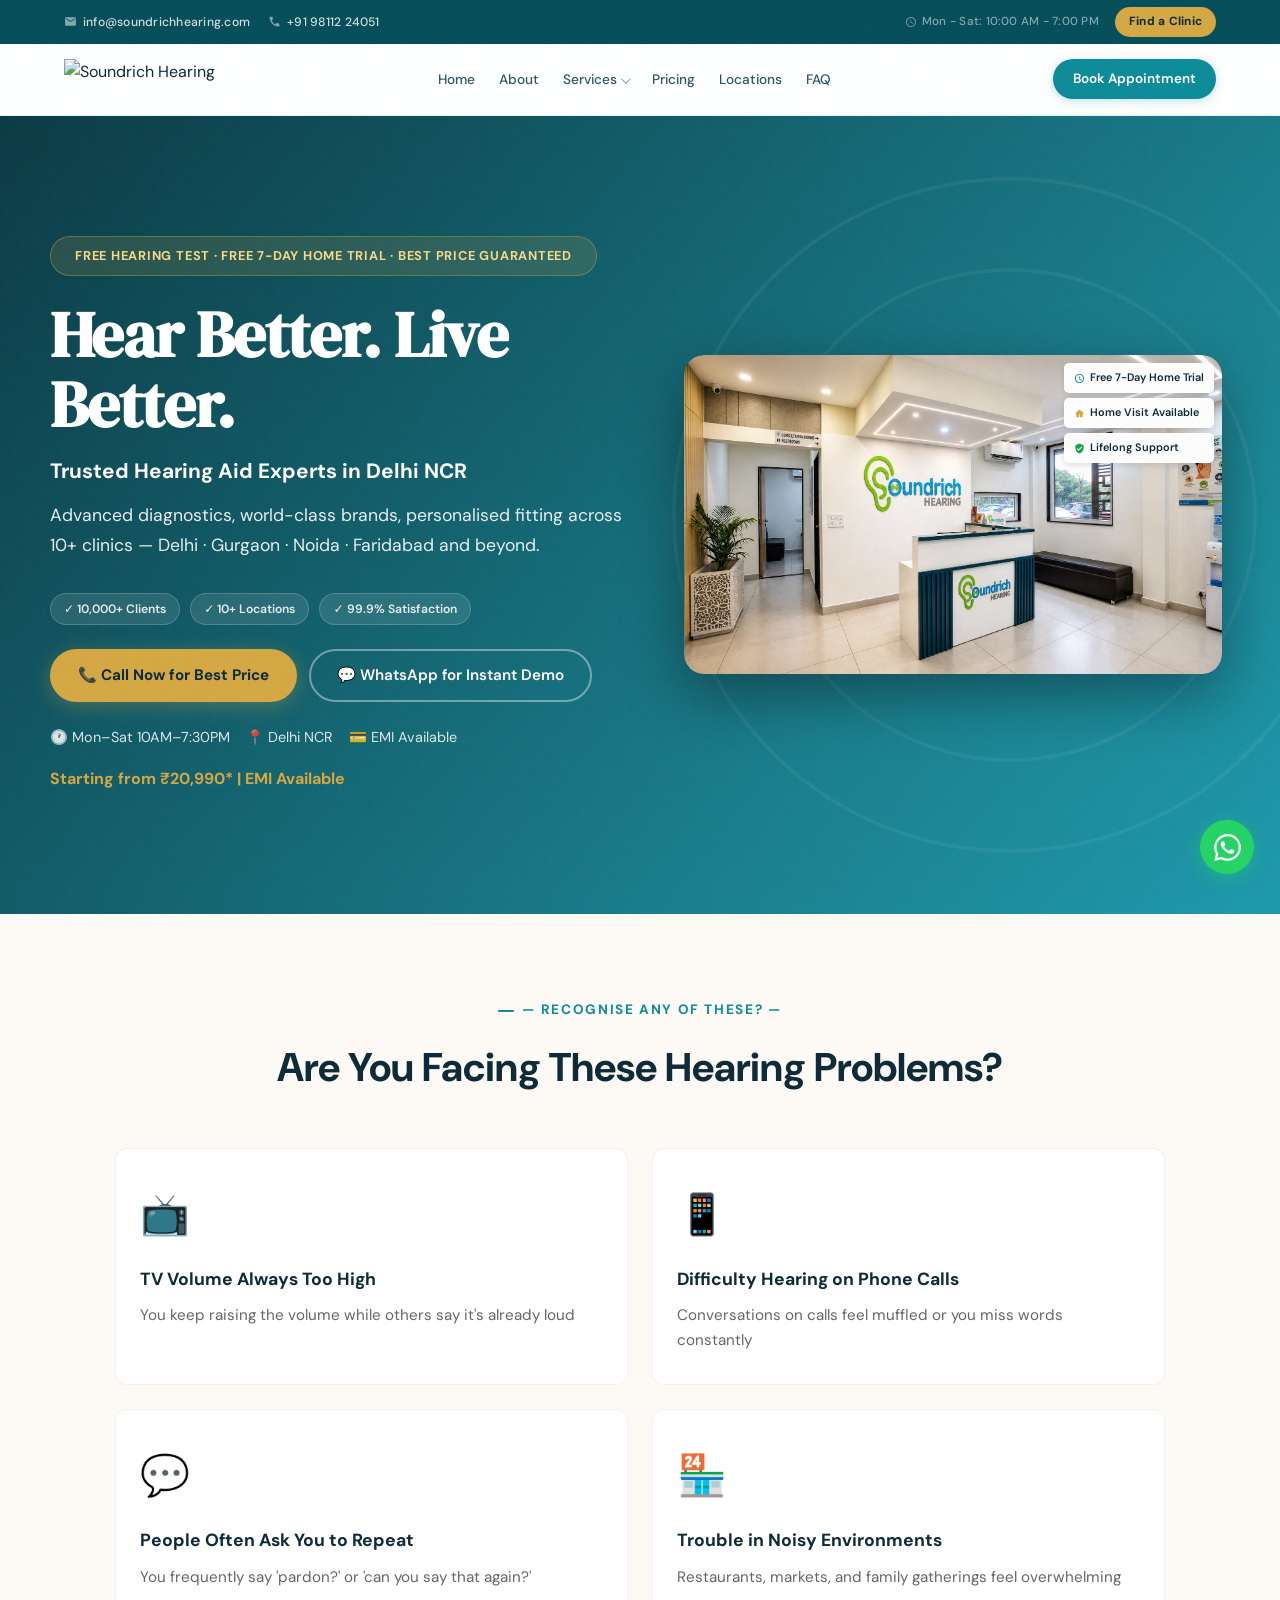
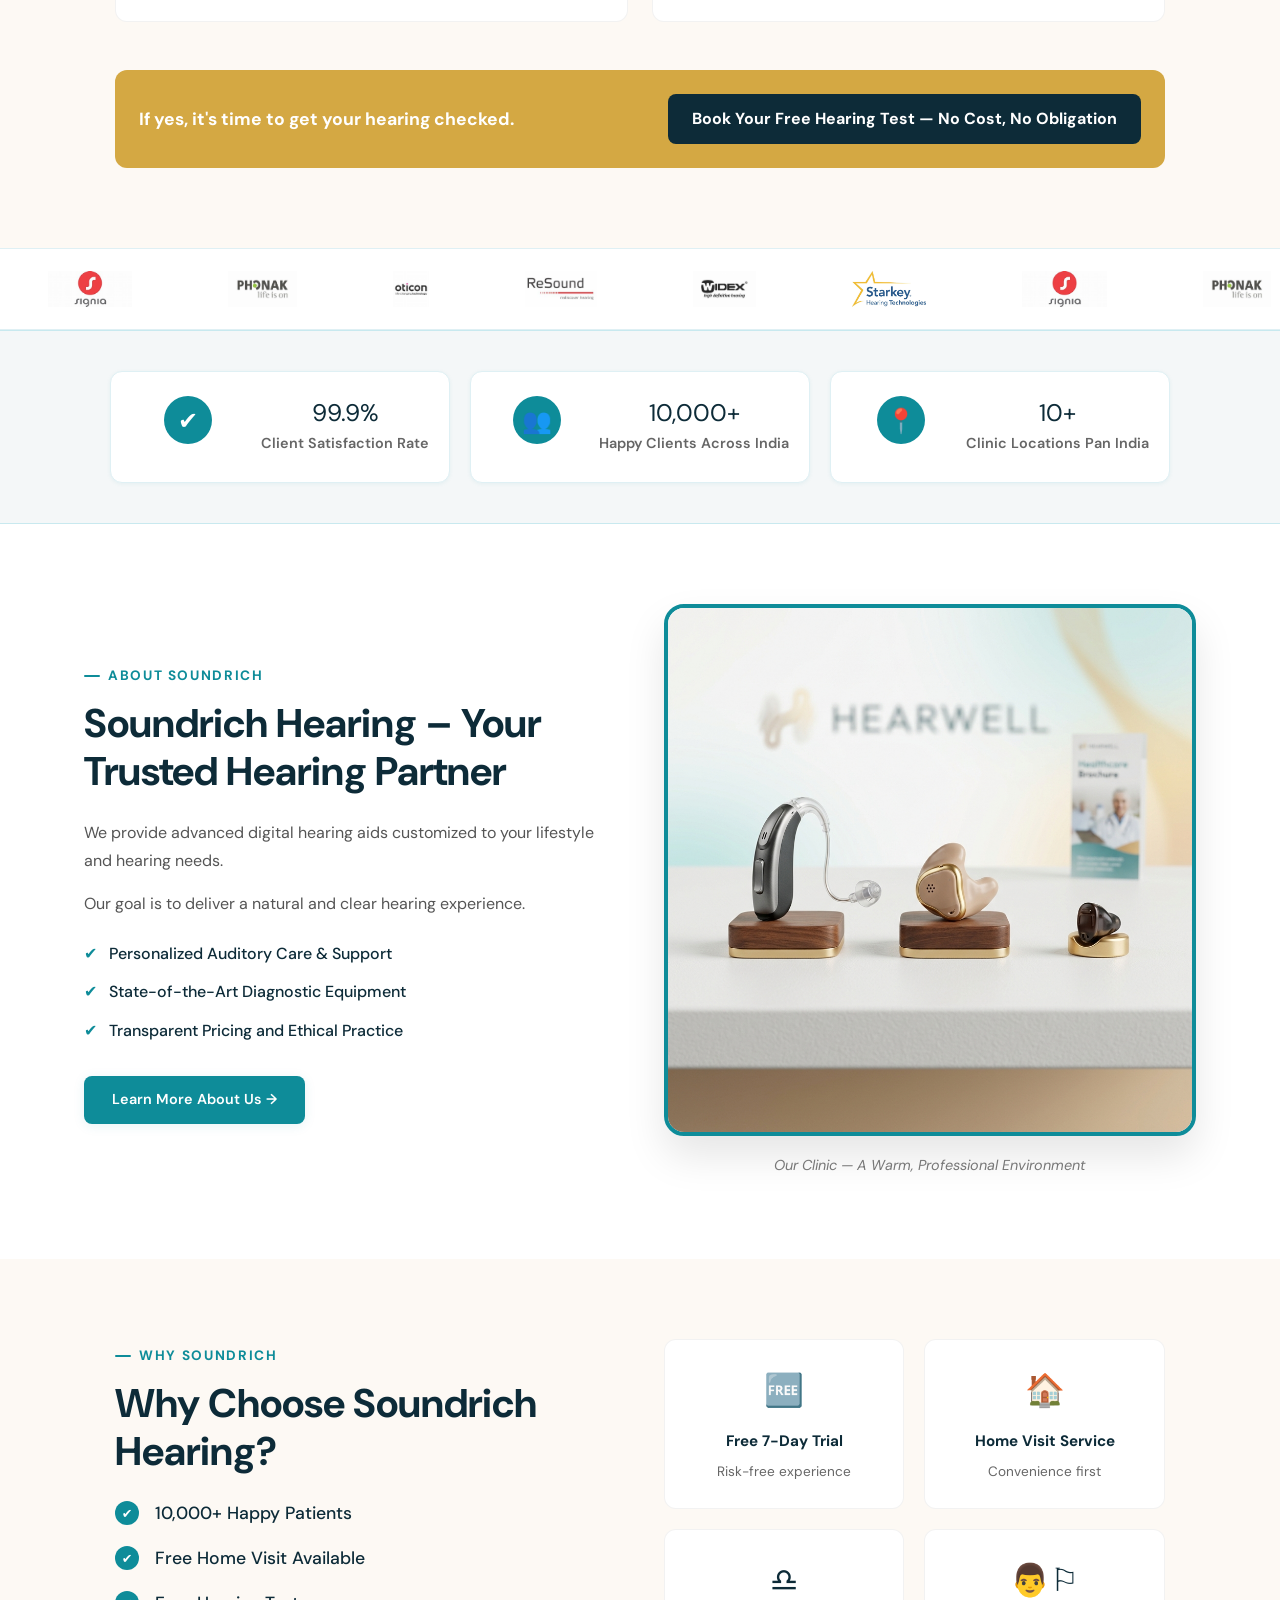
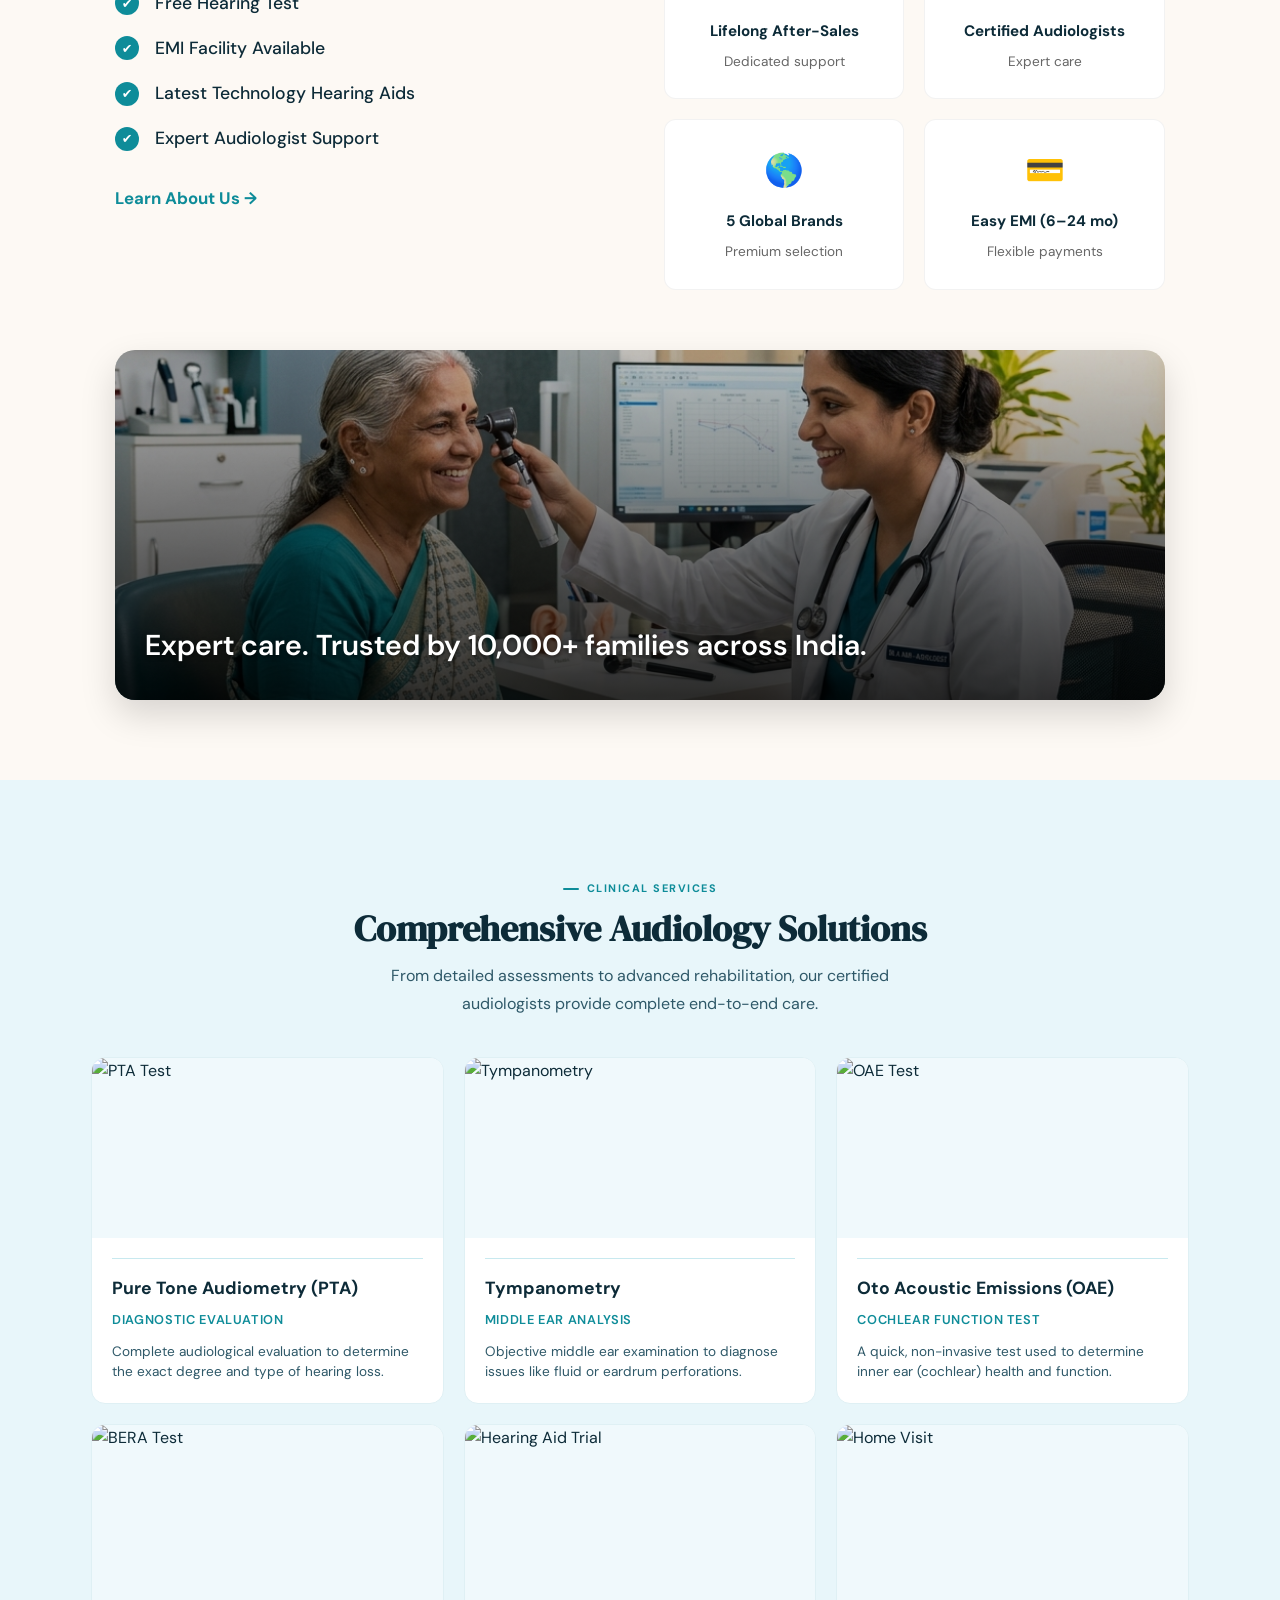
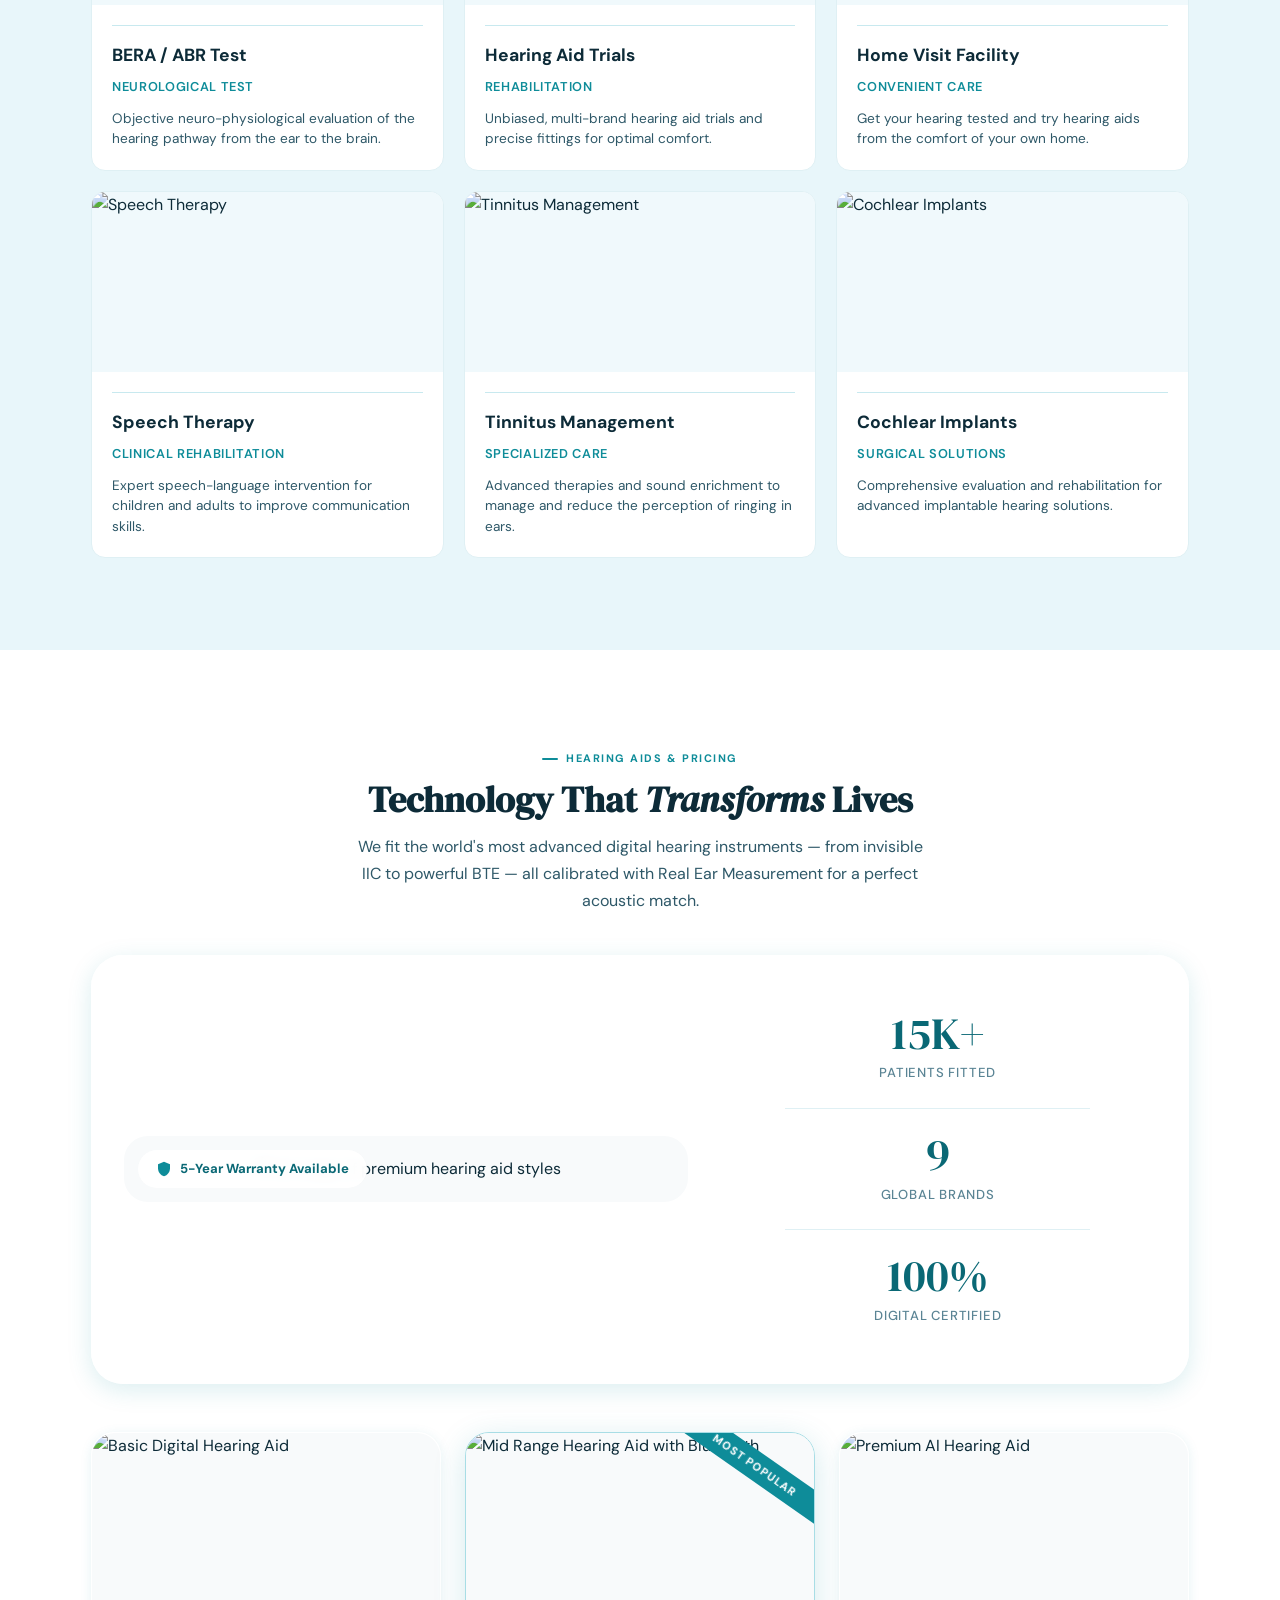
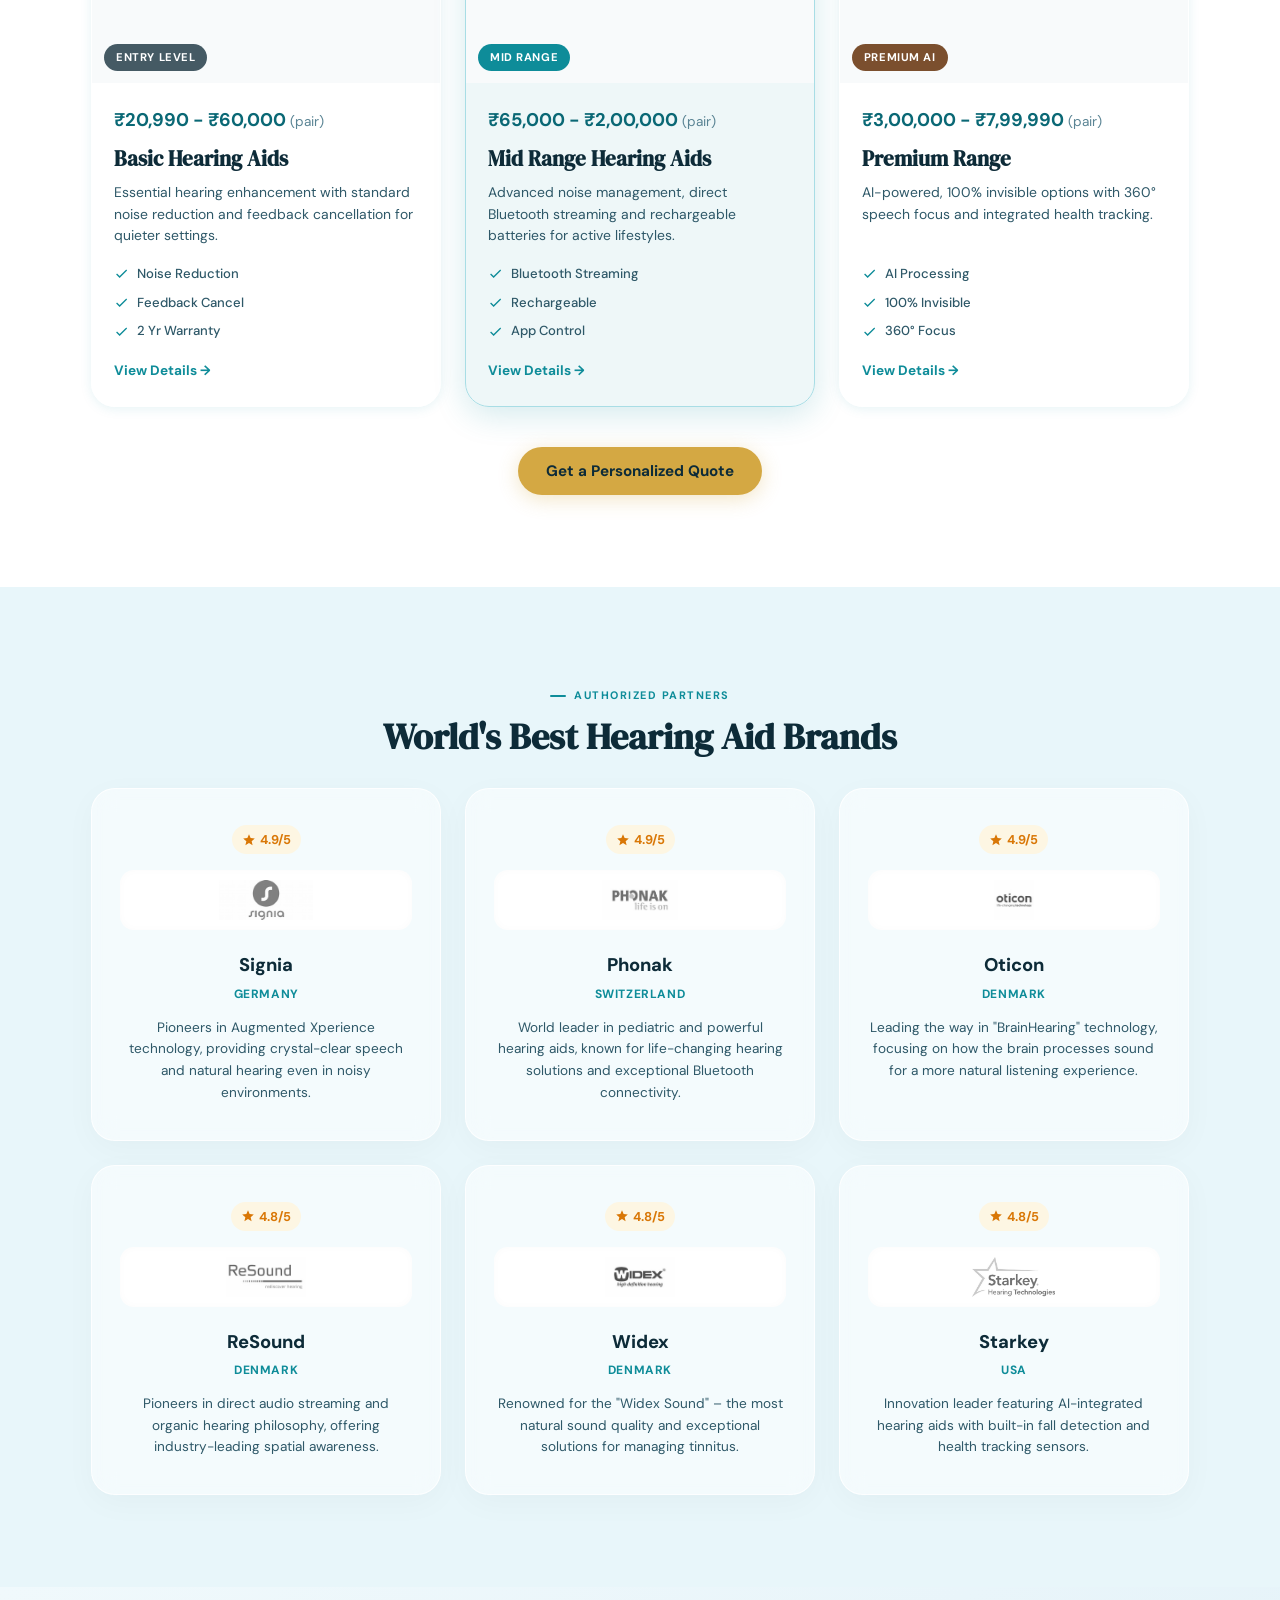
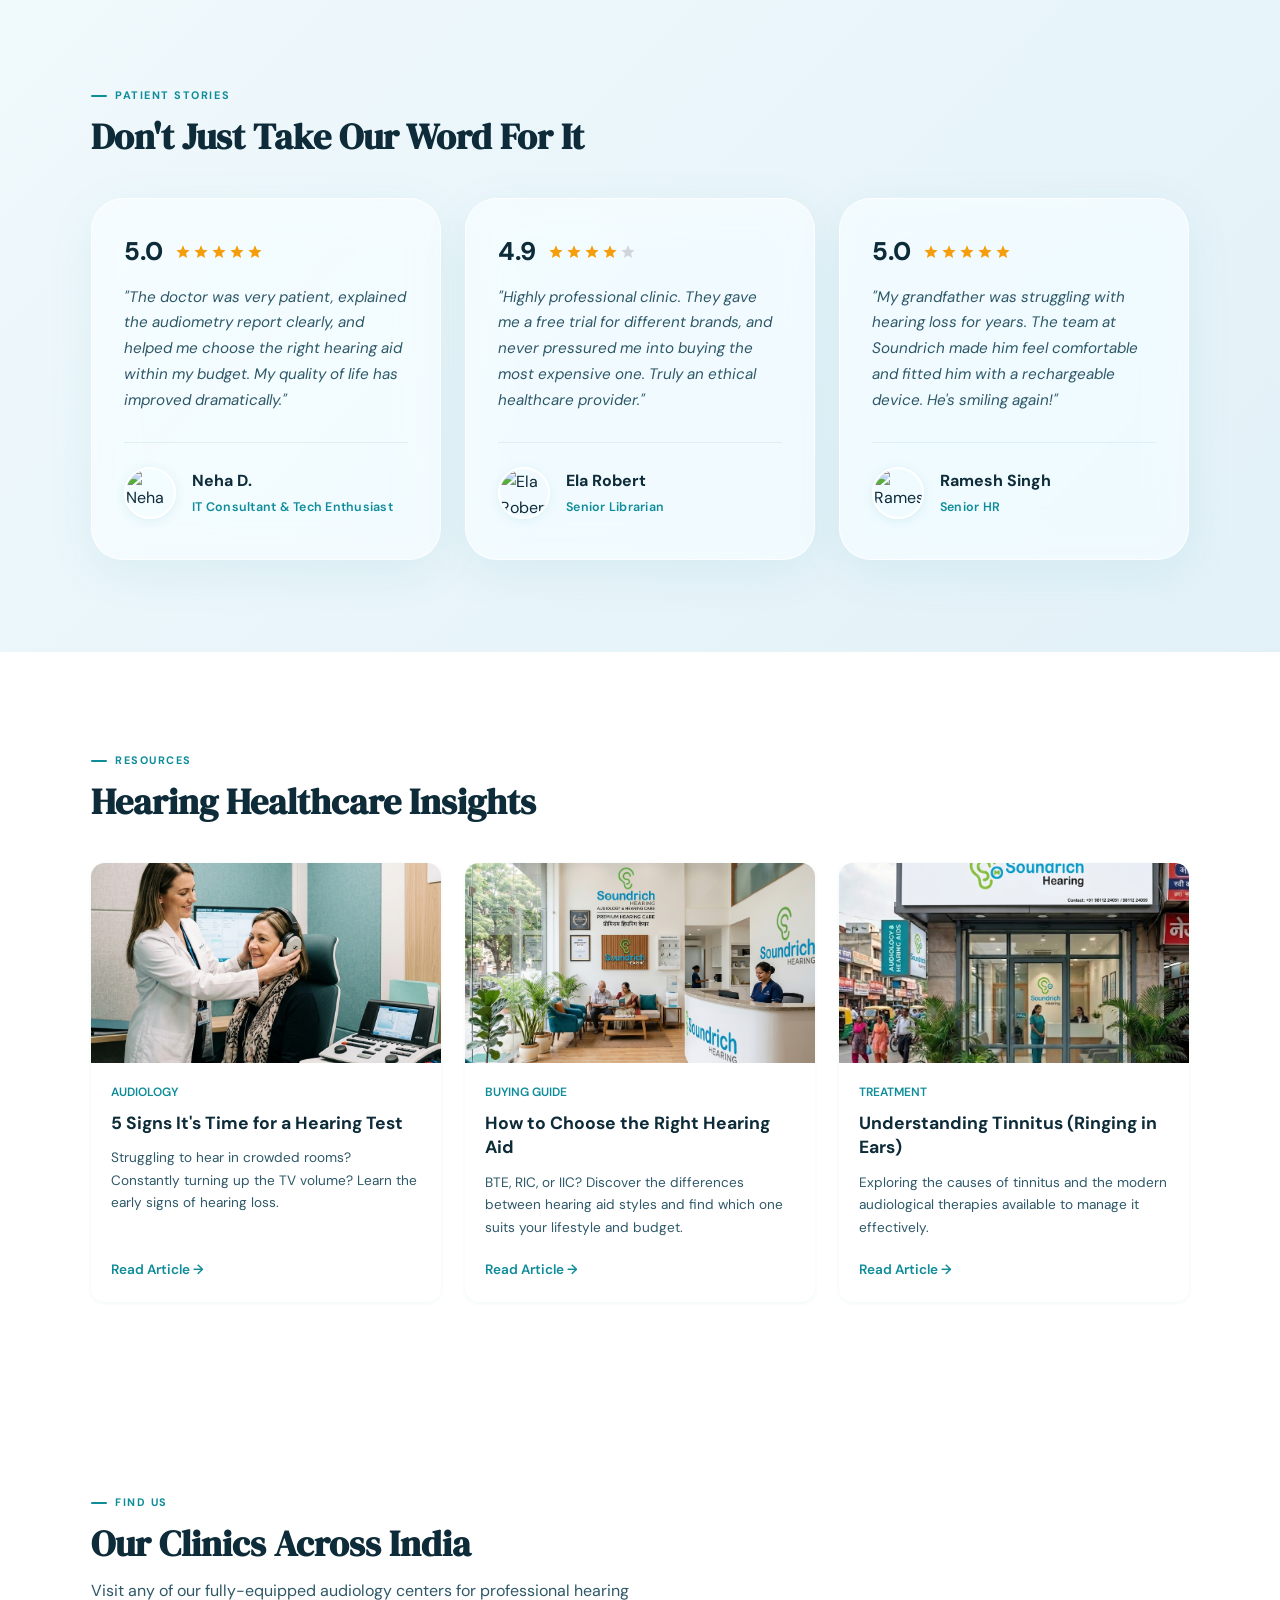
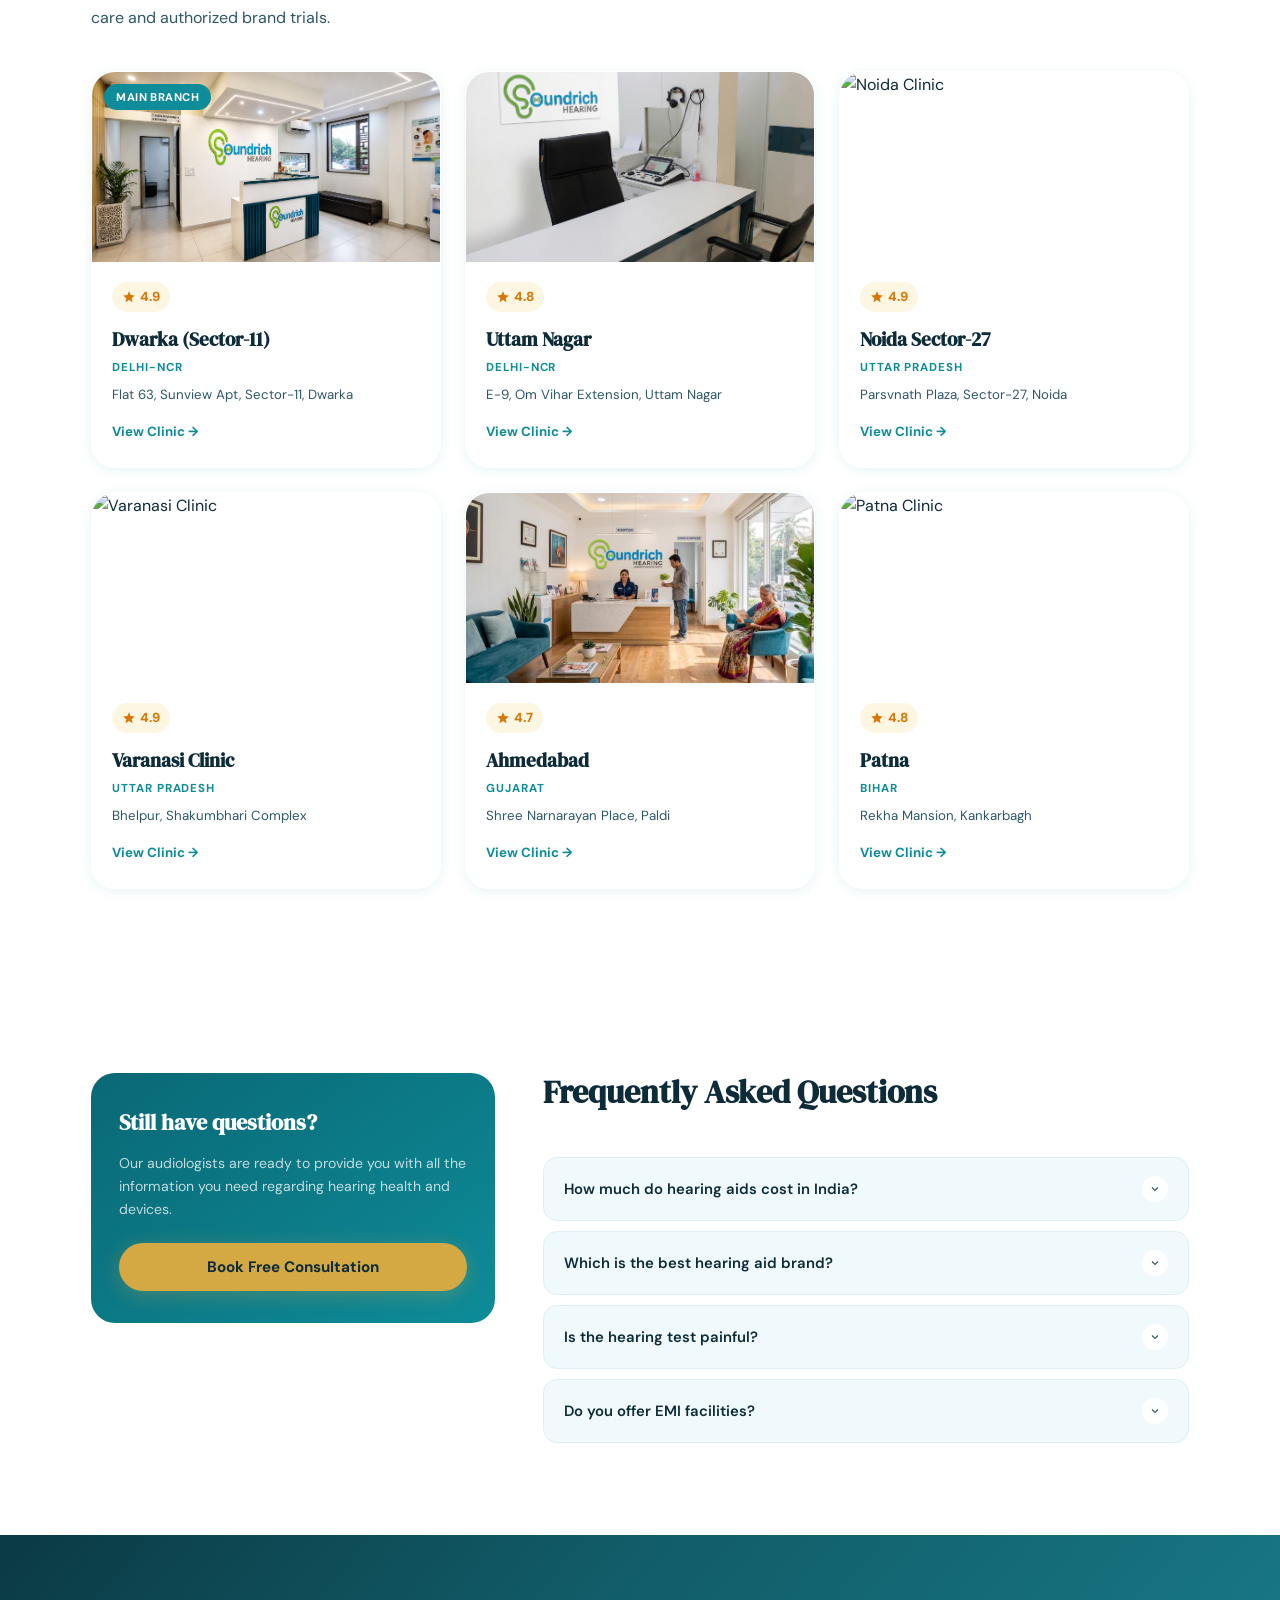
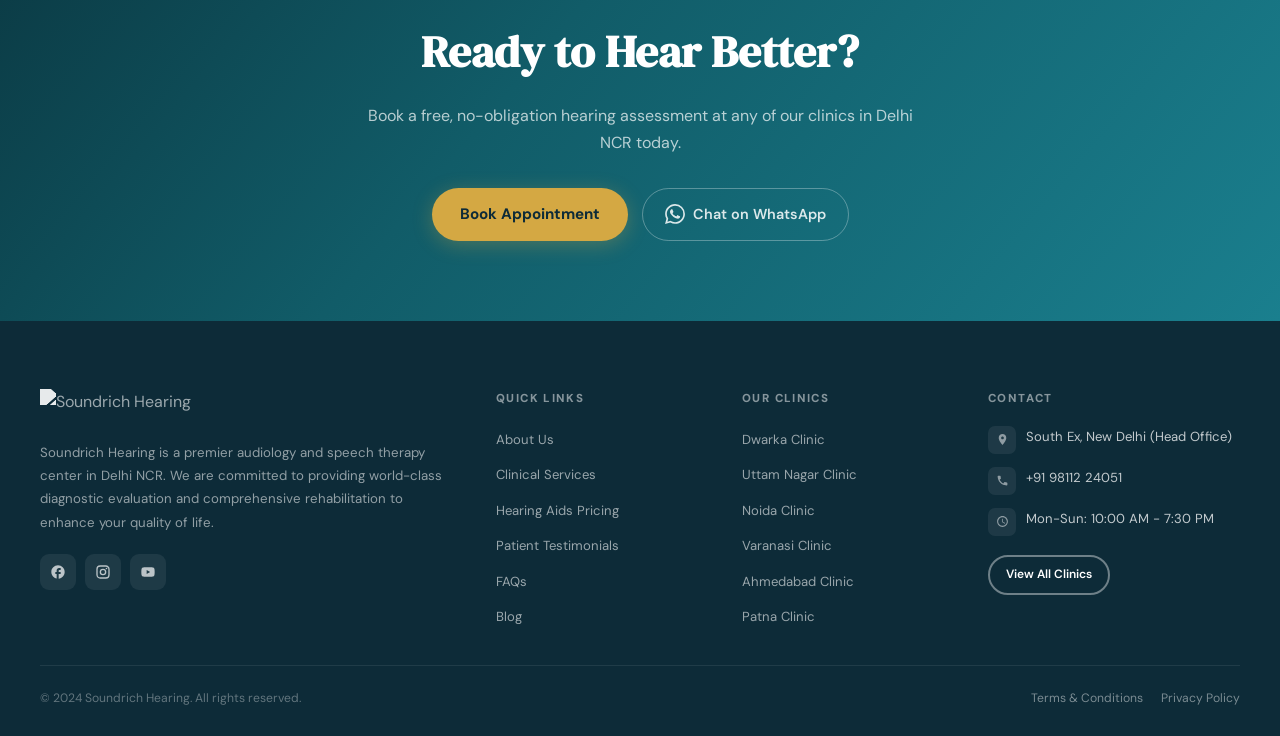
==== index.html @ 3e5666ba "Update clinic images and final UI adjustments" ====
<!DOCTYPE html>
<html lang="en">
<head>
  <meta charset="UTF-8">
  <meta name="viewport" content="width=device-width, initial-scale=1.0, maximum-scale=1.0">
  <title>Best Hearing Aids Delhi | Top Hearing Aid Dealers in Delhi NCR | Best Hearing Aid Centre in Delhi | Soundrich Hearing</title>
  <meta name="description" content="Call us at - +91 9811224051 Looking for Top Hearing Aid Dealers in Delhi NCR? Soundrich Hearing offers a wide range of advanced hearing aid solutions to improve your hearing. Discover the ultimate destination for Best Hearing Aids and experience a remarkable range of hearing aids accessories and cutting-edge equipment, all available at incredibly affordable prices.">
  <meta name='robots' content='index, follow, max-image-preview:large, max-snippet:-1, max-video-preview:-1' />
  <link rel="canonical" href="https://soundrichhearing.com/" />

  <meta property="og:locale" content="en_US" />
  <meta property="og:type" content="website" />
  <meta property="og:title" content="Home" />
  <meta property="og:description" content="Call us at - +91 9811224051 Looking for Top Hearing Aid Dealers in Delhi NCR? Soundrich Hearing offers a wide range of advanced hearing aid solutions to improve your hearing. Discover the ultimate destination for Best Hearing Aids and experience a remarkable range of hearing aids accessories and cutting-edge equipment, all available at incredibly affordable prices." />
  <meta property="og:url" content="https://soundrichhearing.com/" />
  <meta property="og:site_name" content="Soundrich Hearing" />
  <meta property="article:modified_time" content="2026-04-26T06:28:11+00:00" />
  <meta property="og:image" content="images/main-clinic-banner.jpeg" />
  <meta name="twitter:card" content="summary_large_image" />

  <script type="application/ld+json" class="yoast-schema-graph">{"@context":"https://schema.org","@graph":[{"@type":"WebPage","@id":"https://soundrichhearing.com/","url":"https://soundrichhearing.com/","name":"Best Hearing Aids Delhi | Top Hearing Aid Dealers in Delhi NCR | Best Hearing Aid Centre in Delhi | Soundrich Hearing","isPartOf":{"@id":"https://soundrichhearing.com/#website"},"primaryImageOfPage":{"@id":"https://soundrichhearing.com/#primaryimage"},"image":{"@id":"https://soundrichhearing.com/#primaryimage"},"thumbnailUrl":"https://soundrichhearing.com/wp-content/uploads/2022/10/1.webp","datePublished":"2019-11-06T01:51:34+00:00","dateModified":"2026-04-26T06:28:11+00:00","description":"Call us at - +91 9811224051 Looking for Top Hearing Aid Dealers in Delhi NCR? Soundrich Hearing offers a wide range of advanced hearing aid solutions to improve your hearing. Discover the ultimate destination for Best Hearing Aids and experience a remarkable range of hearing aids accessories and cutting-edge equipment, all available at incredibly affordable prices.","breadcrumb":{"@id":"https://soundrichhearing.com/#breadcrumb"},"inLanguage":"en-US","potentialAction":[{"@type":"ReadAction","target":["https://soundrichhearing.com/"]}]},{"@type":"ImageObject","inLanguage":"en-US","@id":"https://soundrichhearing.com/#primaryimage","url":"https://soundrichhearing.com/wp-content/uploads/2022/10/1.webp","contentUrl":"https://soundrichhearing.com/wp-content/uploads/2022/10/1.webp","width":1631,"height":1080},{"@type":"BreadcrumbList","@id":"https://soundrichhearing.com/#breadcrumb","itemListElement":[{"@type":"ListItem","position":1,"name":"Home"}]},{"@type":"WebSite","@id":"https://soundrichhearing.com/#website","url":"https://soundrichhearing.com/","name":"Soundrich Hearing","description":"Best Hearing Dealers in Delhi","potentialAction":[{"@type":"SearchAction","target":{"@type":"EntryPoint","urlTemplate":"https://soundrichhearing.com/?s={search_term_string}"},"query-input":{"@type":"PropertyValueSpecification","valueRequired":true,"valueName":"search_term_string"}}],"inLanguage":"en-US"}]}</script>

  <link rel="preconnect" href="https://fonts.googleapis.com">
  <link rel="preconnect" href="https://fonts.gstatic.com" crossorigin>
  <link href="https://fonts.googleapis.com/css2?family=DM+Sans:ital,opsz,wght@0,9..40,400..800;1,9..40,400..800&family=DM+Serif+Display:ital@0;1&display=swap" rel="stylesheet">
  <link rel="stylesheet" href="css/style.css">
</head>
<body>

  <!-- Topbar -->
  <div class="topbar">
    <div class="topbar-inner">
      <div class="topbar-contacts">
        <a href="mailto:info@soundrichhearing.com">
          <svg viewBox="0 0 24 24"><path d="M20 4H4c-1.1 0-1.99.9-1.99 2L2 18c0 1.1.9 2 2 2h16c1.1 0 2-.9 2-2V6c0-1.1-.9-2-2-2zm0 4l-8 5-8-5V6l8 5 8-5v2z"/></svg>
          info@soundrichhearing.com
        </a>
        <a href="tel:+919811224051">
          <svg viewBox="0 0 24 24"><path d="M6.62 10.79c1.44 2.83 3.76 5.14 6.59 6.59l2.2-2.2c.27-.27.67-.36 1.02-.24 1.12.37 2.33.57 3.57.57.55 0 1 .45 1 1V20c0 .55-.45 1-1 1-9.39 0-17-7.61-17-17 0-.55.45-1 1-1h3.5c.55 0 1 .45 1 1 0 1.25.2 2.45.57 3.57.11.35.03.74-.25 1.02l-2.2 2.2z"/></svg>
          +91 98112 24051
        </a>
      </div>
      <div style="display:flex; gap:16px; align-items:center;">
        <div class="topbar-hours">
          <svg viewBox="0 0 24 24"><path d="M11.99 2C6.47 2 2 6.48 2 12s4.47 10 9.99 10C17.52 22 22 17.52 22 12S17.52 2 11.99 2zM12 20c-4.42 0-8-3.58-8-8s3.58-8 8-8 8 3.58 8 8-3.58 8-8 8z"/><path d="M12.5 7H11v6l5.25 3.15.75-1.23-4.5-2.67z"/></svg>
          Mon - Sat: 10:00 AM - 7:00 PM
        </div>
        <a href="#locations" class="topbar-cta">Find a Clinic</a>
      </div>
    </div>
  </div>

  <!-- Navbar -->
  <nav class="navbar">
    <div class="nav-inner">
      <a href="#" class="logo">
        <img src="https://soundrichhearing.com/wp-content/uploads/elementor/thumbs/Asset-2-pvvckdplpc6nk2jzfxk1hha4ytlk7x3pvp86x680sg.png" alt="Soundrich Hearing" class="logo-img">
      </a>

      <ul class="nav-links">
        <li><a href="#">Home</a></li>
        <li><a href="#about">About</a></li>
        <li class="has-drop">
          <a href="#services">Services</a>
          <div class="dropdown">
            <a href="#services">Hearing Assessment</a>
            <a href="#services">Hearing Aid Trial</a>
            <a href="#services">Speech Therapy</a>
            <a href="#services">Tinnitus Treatment</a>
          </div>
        </li>
        <li><a href="#pricing">Pricing</a></li>
        <li><a href="#locations">Locations</a></li>
        <li><a href="#faq">FAQ</a></li>
      </ul>

      <a href="javascript:void(0)" onclick="openConsultForm()" class="nav-btn">
        Book Appointment
      </a>

      <button class="hamburger" id="hamburgerBtn" aria-expanded="false" aria-label="Menu">
        <span></span><span></span><span></span>
      </button>
    </div>
  </nav>

  <!-- Mobile Menu -->
  <div class="mobile-menu" id="mobileMenu">
    <div class="mm-section-title">Menu</div>
    <a href="#">Home</a>
    <a href="#about">About Soundrich</a>
    <a href="#services">Our Services</a>
    <a href="#pricing">Pricing & Plans</a>
    <a href="#locations">Our Clinics</a>
    <a href="#faq">FAQs</a>

    <a href="javascript:void(0)" onclick="openConsultForm()" class="mm-cta">Book Free Consultation</a>

    <div class="mm-contact">
      <div class="mm-section-title" style="padding-top:0;">Contact Support</div>
      <a href="tel:+919811224051">+91 98112 24051</a>
      <a href="mailto:info@soundrichhearing.com">info@soundrichhearing.com</a>
    </div>
  </div>

  <!-- Hero Section -->
  <section class="hero">
    <div class="hero-rings">
      <svg viewBox="0 0 100 100" width="100%" height="100%">
        <circle cx="50" cy="50" r="20" stroke-width="0.5"/>
        <circle cx="50" cy="50" r="35" stroke-width="0.5"/>
        <circle cx="50" cy="50" r="48" stroke-width="0.5"/>
      </svg>
    </div>

    <div class="hero-inner">
      <div class="hero-content reveal">
        <div class="hero-offer-pill">
          <span class="offer-text">Free Hearing Test &middot; Free 7-Day Home Trial &middot; Best Price Guaranteed</span>
        </div>

        <h1>Hear Better. Live Better.</h1>
        <p class="hero-sub">Trusted Hearing Aid Experts in Delhi NCR</p>
        <p class="hero-para">Advanced diagnostics, world-class brands, personalised fitting across 10+ clinics — Delhi &middot; Gurgaon &middot; Noida &middot; Faridabad and beyond.</p>

        <div class="hero-trust-row" style="margin-bottom: 24px;">
          <div class="hero-badge-pill">&#10003; 10,000+ Clients</div>
          <div class="hero-badge-pill">&#10003; 10+ Locations</div>
          <div class="hero-badge-pill">&#10003; 99.9% Satisfaction</div>
        </div>

        <div class="hero-actions" style="margin-bottom: 24px;">
          <a href="tel:+919811224051" class="btn-gold">
            &#128222; Call Now for Best Price
          </a>
          <a href="https://wa.me/919811224051" class="btn-ghost-white">
            &#128172; WhatsApp for Instant Demo
          </a>
        </div>

        <div class="hero-quick-info" style="display: flex; gap: 16px; font-size: 0.9rem; color: rgba(255, 255, 255, 0.85); flex-wrap: wrap;">
          <span>&#128336; Mon&ndash;Sat 10AM&ndash;7:30PM</span>
          <span>&#128205; Delhi NCR</span>
          <span>&#128179; EMI Available</span>
        </div>

        <div class="hero-anchor-price" style="margin-top: 16px; font-weight: bold; color: var(--gold);">
          Starting from &#8377;20,990* | EMI Available
        </div>
      </div>

      <div class="hero-visual reveal reveal-d2" style="padding: 8px 8px 8px 0;">
        <div class="hero-img-wrap" style="position: relative; width: 100%; border-radius: 20px; z-index: 1;">
          <img src="images/office-1.png" alt="Soundrich Hearing Clinic Reception" style="width: 100%; height: auto; border-radius: 20px; box-shadow: 0 20px 40px rgba(0,0,0,0.2);" loading="eager" fetchpriority="high">

          <div class="hero-mini-cards" style="position: absolute; top: 8px; right: 8px; display: flex; flex-direction: column; gap: 5px; z-index: 2;">
            <div class="mini-card" style="background: rgba(255,255,255,0.96); color: var(--charcoal); padding: 5px 9px; border-radius: 5px; font-size: 0.68rem; font-weight: 600; box-shadow: 0 2px 6px rgba(0,0,0,0.12); display: flex; align-items: center; gap: 5px; border: 1px solid rgba(255,255,255,0.9); backdrop-filter: blur(8px);">
              <svg viewBox="0 0 24 24" width="11" height="11" fill="var(--teal)"><path d="M11.99 2C6.47 2 2 6.48 2 12s4.47 10 9.99 10C17.52 22 22 17.52 22 12S17.52 2 11.99 2zM12 20c-4.42 0-8-3.58-8-8s3.58-8 8-8 8 3.58 8 8-3.58 8-8 8zm.5-13H11v6l5.25 3.15.75-1.23-4.5-2.67z"/></svg>
              Free 7-Day Home Trial
            </div>
            <div class="mini-card" style="background: rgba(255,255,255,0.96); color: var(--charcoal); padding: 5px 9px; border-radius: 5px; font-size: 0.68rem; font-weight: 600; box-shadow: 0 2px 6px rgba(0,0,0,0.12); display: flex; align-items: center; gap: 5px; border: 1px solid rgba(255,255,255,0.9); backdrop-filter: blur(8px);">
              <svg viewBox="0 0 24 24" width="11" height="11" fill="var(--gold)"><path d="M12 3L2 12h3v8h6v-6h2v6h6v-8h3L12 3z"/></svg>
              Home Visit Available
            </div>
            <div class="mini-card" style="background: rgba(255,255,255,0.96); color: var(--charcoal); padding: 5px 9px; border-radius: 5px; font-size: 0.68rem; font-weight: 600; box-shadow: 0 2px 6px rgba(0,0,0,0.12); display: flex; align-items: center; gap: 5px; border: 1px solid rgba(255,255,255,0.9); backdrop-filter: blur(8px);">
              <svg viewBox="0 0 24 24" width="11" height="11" fill="#16a34a"><path d="M12 1L3 5v6c0 5.55 3.84 10.74 9 12 5.16-1.26 9-6.45 9-12V5l-9-4zm-2 16l-4-4 1.41-1.41L10 14.17l6.59-6.59L18 9l-8 8z"/></svg>
              Lifelong Support
            </div>
          </div>
        </div>
      </div>
    </div>
  </section>

  <!-- Pain-Point Section (S4) -->
  <section class="pain-points" style="background-color: #fdf9f4; padding: 80px 5%; position: relative;">
    <div class="section-inner" style="max-width: 1200px; margin: 0 auto; text-align: center;">
      <div class="section-label reveal" style="color: var(--teal); text-transform: uppercase; font-weight: 700; letter-spacing: 0.12em; font-size: 0.85rem; margin-bottom: 12px;">
        &mdash; Recognise Any of These? &mdash;
      </div>
      <h2 class="reveal reveal-d1" style="font-family: var(--font-display); font-size: clamp(2rem, 4vw, 2.5rem); color: var(--charcoal); margin-bottom: 48px;">
        Are You Facing These Hearing Problems?
      </h2>

      <div class="pain-grid">
        <!-- Card 1 -->
        <div class="pain-card card reveal" style="background: #fff; padding: 32px 24px; border-radius: 12px; border: 1px solid rgba(0,0,0,0.05); text-align: left;">
          <div class="pain-icon" style="margin-bottom: 20px; font-size: 2.5rem;">&#128250;</div>
          <h3 style="font-size: 1.1rem; color: var(--charcoal); margin-bottom: 12px; line-height: 1.4;">TV Volume Always Too High</h3>
          <p style="color: #666; font-size: 0.95rem; line-height: 1.6; margin: 0;">You keep raising the volume while others say it's already loud</p>
        </div>
        <!-- Card 2 -->
        <div class="pain-card card reveal reveal-d1" style="background: #fff; padding: 32px 24px; border-radius: 12px; border: 1px solid rgba(0,0,0,0.05); text-align: left;">
          <div class="pain-icon" style="margin-bottom: 20px; font-size: 2.5rem;">&#128241;</div>
          <h3 style="font-size: 1.1rem; color: var(--charcoal); margin-bottom: 12px; line-height: 1.4;">Difficulty Hearing on Phone Calls</h3>
          <p style="color: #666; font-size: 0.95rem; line-height: 1.6; margin: 0;">Conversations on calls feel muffled or you miss words constantly</p>
        </div>
        <!-- Card 3 -->
        <div class="pain-card card reveal reveal-d2" style="background: #fff; padding: 32px 24px; border-radius: 12px; border: 1px solid rgba(0,0,0,0.05); text-align: left;">
          <div class="pain-icon" style="margin-bottom: 20px; font-size: 2.5rem;">&#128172;</div>
          <h3 style="font-size: 1.1rem; color: var(--charcoal); margin-bottom: 12px; line-height: 1.4;">People Often Ask You to Repeat</h3>
          <p style="color: #666; font-size: 0.95rem; line-height: 1.6; margin: 0;">You frequently say 'pardon?' or 'can you say that again?'</p>
        </div>
        <!-- Card 4 -->
        <div class="pain-card card reveal reveal-d3" style="background: #fff; padding: 32px 24px; border-radius: 12px; border: 1px solid rgba(0,0,0,0.05); text-align: left;">
          <div class="pain-icon" style="margin-bottom: 20px; font-size: 2.5rem;">&#127978;</div>
          <h3 style="font-size: 1.1rem; color: var(--charcoal); margin-bottom: 12px; line-height: 1.4;">Trouble in Noisy Environments</h3>
          <p style="color: #666; font-size: 0.95rem; line-height: 1.6; margin: 0;">Restaurants, markets, and family gatherings feel overwhelming</p>
        </div>
      </div>

      <div class="conversion-bar reveal reveal-d4">
        <div style="color: #fff; font-weight: bold; font-size: 1.1rem; text-align: left;">If yes, it's time to get your hearing checked.</div>
        <a href="javascript:void(0)" onclick="openConsultForm()" class="btn-dark" style="background: var(--charcoal); color: #fff; padding: 12px 24px; border-radius: 8px; text-decoration: none; font-weight: bold; transition: background 0.3s;">
          Book Your Free Hearing Test &mdash; No Cost, No Obligation
        </a>
      </div>
    </div>
  </section>

  <!-- Brand Ticker (New) -->
  <section class="brand-ticker">
    <div class="brand-ticker-inner">
      <div class="ticker-item"><img src="images/signia.png" alt="Signia"></div>
      <div class="ticker-item"><img src="images/phonak.png" alt="Phonak"></div>
      <div class="ticker-item"><img src="images/oticon.png" alt="Oticon"></div>
      <div class="ticker-item"><img src="images/resound.png" alt="ReSound"></div>
      <div class="ticker-item"><img src="images/widex.png" alt="Widex"></div>
      <div class="ticker-item"><img src="images/starkey.png" alt="Starkey"></div>
      <!-- Duplicate set 1 -->
      <div class="ticker-item"><img src="images/signia.png" alt="Signia"></div>
      <div class="ticker-item"><img src="images/phonak.png" alt="Phonak"></div>
      <div class="ticker-item"><img src="images/oticon.png" alt="Oticon"></div>
      <div class="ticker-item"><img src="images/resound.png" alt="ReSound"></div>
      <div class="ticker-item"><img src="images/widex.png" alt="Widex"></div>
      <div class="ticker-item"><img src="images/starkey.png" alt="Starkey"></div>
      <!-- Duplicate set 2 -->
      <div class="ticker-item"><img src="images/signia.png" alt="Signia"></div>
      <div class="ticker-item"><img src="images/phonak.png" alt="Phonak"></div>
      <div class="ticker-item"><img src="images/oticon.png" alt="Oticon"></div>
      <div class="ticker-item"><img src="images/resound.png" alt="ReSound"></div>
      <div class="ticker-item"><img src="images/widex.png" alt="Widex"></div>
      <div class="ticker-item"><img src="images/starkey.png" alt="Starkey"></div>
    </div>
  </section>

  <!-- Trust Strip (S5) -->
  <section class="trust-strip" style="background-color: var(--bg-light, #f4f7f8); padding: 40px 5%;">
    <div class="trust-grid-inner">
      <div class="trust-card reveal card" style="background: #fff; padding: 24px 20px; border-radius: 12px; display: flex; align-items: center; gap: 16px;">
        <div class="tc-icon" style="background: var(--teal); color: #fff; width: 48px; height: 48px; flex-shrink: 0; border-radius: 50%; display: flex; align-items: center; justify-content: center; font-size: 1.5rem;">&#10004;</div>
        <div>
          <div class="tc-num" style="font-family: var(--font-display); font-size: 1.5rem; color: var(--charcoal); line-height: 1.2;">99.9%</div>
          <div class="tc-label" style="font-size: 0.9rem; color: #666; font-weight: 600;">Client Satisfaction Rate</div>
        </div>
      </div>
      <div class="trust-card reveal reveal-d1 card" style="background: #fff; padding: 24px 20px; border-radius: 12px; display: flex; align-items: center; gap: 16px;">
        <div class="tc-icon" style="background: var(--teal); color: #fff; width: 48px; height: 48px; flex-shrink: 0; border-radius: 50%; display: flex; align-items: center; justify-content: center; font-size: 1.5rem;">&#128101;</div>
        <div>
          <div class="tc-num" style="font-family: var(--font-display); font-size: 1.5rem; color: var(--charcoal); line-height: 1.2;">10,000+</div>
          <div class="tc-label" style="font-size: 0.9rem; color: #666; font-weight: 600;">Happy Clients Across India</div>
        </div>
      </div>
      <div class="trust-card reveal reveal-d2 card" style="background: #fff; padding: 24px 20px; border-radius: 12px; display: flex; align-items: center; gap: 16px;">
        <div class="tc-icon" style="background: var(--teal); color: #fff; width: 48px; height: 48px; flex-shrink: 0; border-radius: 50%; display: flex; align-items: center; justify-content: center; font-size: 1.5rem;">&#128205;</div>
        <div>
          <div class="tc-num" style="font-family: var(--font-display); font-size: 1.5rem; color: var(--charcoal); line-height: 1.2;">10+</div>
          <div class="tc-label" style="font-size: 0.9rem; color: #666; font-weight: 600;">Clinic Locations Pan India</div>
        </div>
      </div>
    </div>
  </section>

  <!-- About / Trusted Partner (S6) -->
  <section class="about-section" id="about" style="padding: 80px 5%; background: #fff;">
    <div class="about-grid">
      <div class="about-content reveal">
        <div class="section-label" style="color: var(--teal); text-transform: uppercase; font-weight: 700; letter-spacing: 0.12em; font-size: 0.85rem; margin-bottom: 12px;">About Soundrich</div>
        <h2 style="font-family: var(--font-display); font-size: clamp(2rem, 4vw, 2.5rem); color: var(--charcoal); margin-bottom: 24px; line-height: 1.2;">Soundrich Hearing &ndash; Your Trusted Hearing Partner</h2>
        <p style="color: #555; font-size: 1rem; line-height: 1.7; margin-bottom: 16px;">We provide advanced digital hearing aids customized to your lifestyle and hearing needs.</p>
        <p style="color: #555; font-size: 1rem; line-height: 1.7; margin-bottom: 24px;">Our goal is to deliver a natural and clear hearing experience.</p>
        <ul style="list-style: none; padding: 0; margin-bottom: 32px;">
          <li style="display: flex; align-items: center; gap: 12px; margin-bottom: 12px; color: var(--charcoal); font-weight: 500;">
            <span style="color: var(--teal);">&#10004;</span> Personalized Auditory Care &amp; Support
          </li>
          <li style="display: flex; align-items: center; gap: 12px; margin-bottom: 12px; color: var(--charcoal); font-weight: 500;">
            <span style="color: var(--teal);">&#10004;</span> State-of-the-Art Diagnostic Equipment
          </li>
          <li style="display: flex; align-items: center; gap: 12px; margin-bottom: 12px; color: var(--charcoal); font-weight: 500;">
            <span style="color: var(--teal);">&#10004;</span> Transparent Pricing and Ethical Practice
          </li>
        </ul>
        <a href="https://soundrichhearing.com/about-us/" class="btn-teal" style="display: inline-block; background: var(--teal); color: #fff; padding: 12px 28px; border-radius: 8px; font-weight: 600; text-decoration: none; transition: background 0.3s;">
          Learn More About Us &rarr;
        </a>
      </div>
      <div class="about-visual reveal reveal-d1" style="text-align: center;">
        <img src="images/1.png" alt="Our Clinic" style="width: 100%; border-radius: 20px; border: 4px solid var(--teal); box-shadow: 0 20px 40px rgba(0,0,0,0.1); display: block; margin-bottom: 16px;">
        <span style="color: #777; font-size: 0.9rem; font-style: italic;">Our Clinic &mdash; A Warm, Professional Environment</span>
      </div>
    </div>
  </section>

  <!-- Why Choose Us (S7) -->
  <section class="why-us" style="padding: 80px 5%; background: #fdf9f4;">
    <div class="section-inner" style="max-width: 1200px; margin: 0 auto;">
      <div class="why-us-grid">
        <div class="why-left reveal">
          <div class="section-label" style="color: var(--teal); text-transform: uppercase; font-weight: 700; letter-spacing: 0.12em; font-size: 0.85rem; margin-bottom: 12px;">Why Soundrich</div>
          <h2 style="font-family: var(--font-display); font-size: clamp(2rem, 4vw, 2.5rem); color: var(--charcoal); margin-bottom: 24px; line-height: 1.2;">Why Choose Soundrich Hearing?</h2>

          <ul class="animated-check-list" style="list-style: none; padding: 0; margin-bottom: 32px;">
            <li style="display: flex; align-items: center; gap: 16px; margin-bottom: 16px; font-size: 1.1rem; color: var(--charcoal); font-weight: 500;">
              <span style="background: var(--teal); color: #fff; width: 24px; height: 24px; border-radius: 50%; display: flex; align-items: center; justify-content: center; font-size: 0.8rem;">&#10004;</span> 10,000+ Happy Patients
            </li>
            <li style="display: flex; align-items: center; gap: 16px; margin-bottom: 16px; font-size: 1.1rem; color: var(--charcoal); font-weight: 500;">
              <span style="background: var(--teal); color: #fff; width: 24px; height: 24px; border-radius: 50%; display: flex; align-items: center; justify-content: center; font-size: 0.8rem;">&#10004;</span> Free Home Visit Available
            </li>
            <li style="display: flex; align-items: center; gap: 16px; margin-bottom: 16px; font-size: 1.1rem; color: var(--charcoal); font-weight: 500;">
              <span style="background: var(--teal); color: #fff; width: 24px; height: 24px; border-radius: 50%; display: flex; align-items: center; justify-content: center; font-size: 0.8rem;">&#10004;</span> Free Hearing Test
            </li>
            <li style="display: flex; align-items: center; gap: 16px; margin-bottom: 16px; font-size: 1.1rem; color: var(--charcoal); font-weight: 500;">
              <span style="background: var(--teal); color: #fff; width: 24px; height: 24px; border-radius: 50%; display: flex; align-items: center; justify-content: center; font-size: 0.8rem;">&#10004;</span> EMI Facility Available
            </li>
            <li style="display: flex; align-items: center; gap: 16px; margin-bottom: 16px; font-size: 1.1rem; color: var(--charcoal); font-weight: 500;">
              <span style="background: var(--teal); color: #fff; width: 24px; height: 24px; border-radius: 50%; display: flex; align-items: center; justify-content: center; font-size: 0.8rem;">&#10004;</span> Latest Technology Hearing Aids
            </li>
            <li style="display: flex; align-items: center; gap: 16px; margin-bottom: 16px; font-size: 1.1rem; color: var(--charcoal); font-weight: 500;">
              <span style="background: var(--teal); color: #fff; width: 24px; height: 24px; border-radius: 50%; display: flex; align-items: center; justify-content: center; font-size: 0.8rem;">&#10004;</span> Expert Audiologist Support
            </li>
          </ul>
          <a href="https://soundrichhearing.com/about-us/" style="color: var(--teal); font-weight: 700; text-decoration: none; font-size: 1.05rem;">Learn About Us &rarr;</a>
        </div>

        <div class="why-cards-grid reveal reveal-d1">
          <div class="card" style="background: #fff; padding: 24px 16px; border-radius: 12px; text-align: center; border: 1px solid rgba(0,0,0,0.05);">
            <div style="font-size: 2rem; margin-bottom: 12px;">&#127379;</div>
            <strong style="display: block; color: var(--charcoal); margin-bottom: 4px; font-size: 0.95rem;">Free 7-Day Trial</strong>
            <span style="font-size: 0.85rem; color: #666;">Risk-free experience</span>
          </div>
          <div class="card" style="background: #fff; padding: 24px 16px; border-radius: 12px; text-align: center; border: 1px solid rgba(0,0,0,0.05);">
            <div style="font-size: 2rem; margin-bottom: 12px;">&#127968;</div>
            <strong style="display: block; color: var(--charcoal); margin-bottom: 4px; font-size: 0.95rem;">Home Visit Service</strong>
            <span style="font-size: 0.85rem; color: #666;">Convenience first</span>
          </div>
          <div class="card" style="background: #fff; padding: 24px 16px; border-radius: 12px; text-align: center; border: 1px solid rgba(0,0,0,0.05);">
            <div style="font-size: 2rem; margin-bottom: 12px;">&#9806;&#65039;</div>
            <strong style="display: block; color: var(--charcoal); margin-bottom: 4px; font-size: 0.95rem;">Lifelong After-Sales</strong>
            <span style="font-size: 0.85rem; color: #666;">Dedicated support</span>
          </div>
          <div class="card" style="background: #fff; padding: 24px 16px; border-radius: 12px; text-align: center; border: 1px solid rgba(0,0,0,0.05);">
            <div style="font-size: 2rem; margin-bottom: 12px;">&#128104;&#8205;&#9872;&#65039;</div>
            <strong style="display: block; color: var(--charcoal); margin-bottom: 4px; font-size: 0.95rem;">Certified Audiologists</strong>
            <span style="font-size: 0.85rem; color: #666;">Expert care</span>
          </div>
          <div class="card" style="background: #fff; padding: 24px 16px; border-radius: 12px; text-align: center; border: 1px solid rgba(0,0,0,0.05);">
            <div style="font-size: 2rem; margin-bottom: 12px;">&#127758;</div>
            <strong style="display: block; color: var(--charcoal); margin-bottom: 4px; font-size: 0.95rem;">5 Global Brands</strong>
            <span style="font-size: 0.85rem; color: #666;">Premium selection</span>
          </div>
          <div class="card" style="background: #fff; padding: 24px 16px; border-radius: 12px; text-align: center; border: 1px solid rgba(0,0,0,0.05);">
            <div style="font-size: 2rem; margin-bottom: 12px;">&#128179;</div>
            <strong style="display: block; color: var(--charcoal); margin-bottom: 4px; font-size: 0.95rem;">Easy EMI (6&ndash;24 mo)</strong>
            <span style="font-size: 0.85rem; color: #666;">Flexible payments</span>
          </div>
        </div>
      </div>

      <div class="why-banner reveal reveal-d2" style="position: relative; width: 100%; border-radius: 20px; overflow: hidden; box-shadow: 0 15px 35px rgba(0,0,0,0.15);">
        <img src="images/hero-consultation.png" alt="Audiologist with patient" style="width: 100%; display: block; object-fit: cover; max-height: 350px;">
        <div style="position: absolute; inset: 0; background: linear-gradient(to top, rgba(0,0,0,0.8) 0%, rgba(0,0,0,0.2) 100%);"></div>
        <div style="position: absolute; bottom: 30px; left: 30px; color: #fff; font-size: clamp(1.2rem, 3vw, 1.8rem); font-family: var(--font-display); font-weight: 600; text-shadow: 0 2px 4px rgba(0,0,0,0.5);">
          Expert care. Trusted by 10,000+ families across India.
        </div>
      </div>
    </div>
  </section>

  <!-- Services Section -->
  <section class="services" id="services">
    <div class="section-inner">
      <div class="section-header text-center reveal" style="text-align: center;">
        <span class="section-label" style="justify-content: center;">Clinical Services</span>
        <h2 class="section-title">Comprehensive Audiology Solutions</h2>
        <p class="section-sub" style="margin: 0 auto;">From detailed assessments to advanced rehabilitation, our certified audiologists provide complete end-to-end care.</p>
      </div>

      <div class="services-grid">
        <div class="unified-card reveal" onclick="openModal('Pure Tone Audiometry (PTA)', 'Diagnostic Evaluation', '<p>Pure Tone Audiometry (PTA) is the key hearing test used to identify hearing threshold levels. It enables our audiologists to determine the degree, type, and configuration of your hearing loss.</p><p>This test is completely painless and non-invasive, taking about 20-30 minutes. The results form the foundation for prescribing the correct hearing aid technology.</p>')">
          <img src="https://soundrichhearing.com/wp-content/uploads/2022/10/1.webp" alt="PTA Test" class="uc-img">
          <div class="uc-body">
            <hr class="uc-divider">
            <h3 class="uc-title">Pure Tone Audiometry (PTA)</h3>
            <div class="uc-sub">Diagnostic Evaluation</div>
            <div class="uc-bs">Complete audiological evaluation to determine the exact degree and type of hearing loss.</div>
          </div>
        </div>

        <div class="unified-card reveal reveal-d1" onclick="openModal('Tympanometry (Impedance Audiometry)', 'Middle Ear Analysis', '<p>Tympanometry is an objective test of middle-ear function. It is not a hearing test, but rather a measure of energy transmission through the middle ear.</p><ul><li>Diagnoses fluid in the middle ear</li><li>Identifies eardrum perforations</li><li>Detects issues with the ossicular bones</li></ul>')">
          <img src="https://soundrichhearing.com/wp-content/uploads/2022/10/Tympanometry-Impedance-Audiometry.webp" alt="Tympanometry" class="uc-img">
          <div class="uc-body">
            <hr class="uc-divider">
            <h3 class="uc-title">Tympanometry</h3>
            <div class="uc-sub">Middle Ear Analysis</div>
            <div class="uc-bs">Objective middle ear examination to diagnose issues like fluid or eardrum perforations.</div>
          </div>
        </div>

        <div class="unified-card reveal reveal-d2" onclick="openModal('Oto Acoustic Emissions (OAE)', 'Cochlear Function Test', '<p>OAEs are sounds given off by the inner ear when the cochlea is stimulated by a sound. When sound stimulates the cochlea, the outer hair cells vibrate. The vibration produces a nearly inaudible sound that echoes back into the middle ear.</p><p>This test is often used for newborn hearing screenings and assessing inner ear health.</p>')">
          <img src="https://soundrichhearing.com/wp-content/uploads/2022/10/Oto-Acoustic-Emissions-OAE.webp" alt="OAE Test" class="uc-img">
          <div class="uc-body">
            <hr class="uc-divider">
            <h3 class="uc-title">Oto Acoustic Emissions (OAE)</h3>
            <div class="uc-sub">Cochlear Function Test</div>
            <div class="uc-bs">A quick, non-invasive test used to determine inner ear (cochlear) health and function.</div>
          </div>
        </div>

        <div class="unified-card reveal" onclick="openModal('Brain Evoked Response Audiometry (BERA)', 'Neurological Test', '<p>BERA is an objective neuro-physiological method for the evaluation of the hearing threshold and diagnosing retrocochlear lesions.</p><p>It is particularly useful for infants, young children, or patients who cannot respond to conventional behavioral audiometry.</p>')">
          <img src="https://soundrichhearing.com/wp-content/uploads/2022/10/Brain-Evoked-Response-Audiometry-BERA.webp" alt="BERA Test" class="uc-img">
          <div class="uc-body">
            <hr class="uc-divider">
            <h3 class="uc-title">BERA / ABR Test</h3>
            <div class="uc-sub">Neurological Test</div>
            <div class="uc-bs">Objective neuro-physiological evaluation of the hearing pathway from the ear to the brain.</div>
          </div>
        </div>

        <div class="unified-card reveal reveal-d1" onclick="openModal('Hearing Aid Trials & Fittings', 'Rehabilitation', '<p>Experience the difference before you buy. We offer unbiased, multi-brand hearing aid trials in clinical and real-world environments.</p><p>Our precise fitting process uses Real Ear Measurement (REM) to ensure your devices are perfectly tuned to your specific acoustic profile.</p>')">
          <img src="https://soundrichhearing.com/wp-content/uploads/2022/10/2020_TH19-LandingPage-Lineup.webp" alt="Hearing Aid Trial" class="uc-img">
          <div class="uc-body">
            <hr class="uc-divider">
            <h3 class="uc-title">Hearing Aid Trials</h3>
            <div class="uc-sub">Rehabilitation</div>
            <div class="uc-bs">Unbiased, multi-brand hearing aid trials and precise fittings for optimal comfort.</div>
          </div>
        </div>

        <div class="unified-card reveal reveal-d2" onclick="openModal('Home Visit Facility', 'Convenient Care', '<p>We understand that visiting a clinic might not be possible for everyone, especially elderly patients.</p><p>Soundrich Hearing offers comprehensive home visit facilities across Delhi NCR. Our audiologists bring portable, state-of-the-art diagnostic equipment directly to your doorstep for testing and hearing aid trials.</p>')">
          <img src="https://soundrichhearing.com/wp-content/uploads/2022/10/2.webp" alt="Home Visit" class="uc-img">
          <div class="uc-body">
            <hr class="uc-divider">
            <h3 class="uc-title">Home Visit Facility</h3>
            <div class="uc-sub">Convenient Care</div>
            <div class="uc-bs">Get your hearing tested and try hearing aids from the comfort of your own home.</div>
          </div>
        </div>

        <div class="unified-card reveal" onclick="openModal('Speech Therapy', 'Clinical Rehabilitation', '<p>Our speech-language pathologists provide comprehensive evaluation and treatment for various communication disorders.</p><ul><li>Articulation Therapy</li><li>Fluency Management</li><li>Voice Therapy</li><li>Language Intervention</li></ul>')">
          <img src="https://soundrichhearing.com/wp-content/uploads/2022/10/Brain-Evoked-Response-Audiometry-BERA.webp" alt="Speech Therapy" class="uc-img">
          <div class="uc-body">
            <hr class="uc-divider">
            <h3 class="uc-title">Speech Therapy</h3>
            <div class="uc-sub">Clinical Rehabilitation</div>
            <div class="uc-bs">Expert speech-language intervention for children and adults to improve communication skills.</div>
          </div>
        </div>

        <div class="unified-card reveal reveal-d1" onclick="openModal('Tinnitus Management', 'Specialized Care', '<p>Tinnitus can be distressing. Our management program uses a combination of sound therapy, counseling, and specialized hearing aids.</p><p>We help you habituate to the sound and regain control over your auditory environment.</p>')">
          <img src="https://soundrichhearing.com/wp-content/uploads/2022/10/Oto-Acoustic-Emissions-OAE.webp" alt="Tinnitus Management" class="uc-img">
          <div class="uc-body">
            <hr class="uc-divider">
            <h3 class="uc-title">Tinnitus Management</h3>
            <div class="uc-sub">Specialized Care</div>
            <div class="uc-bs">Advanced therapies and sound enrichment to manage and reduce the perception of ringing in ears.</div>
          </div>
        </div>

        <div class="unified-card reveal reveal-d2" onclick="openModal('Cochlear Implants', 'Surgical Solutions', '<p>For severe-to-profound hearing loss where hearing aids are no longer sufficient, Cochlear Implants offer a revolutionary solution.</p><p>Our team provides pre-surgical evaluation, surgical coordination, and post-surgical mapping and rehabilitation services.</p>')">
          <img src="https://soundrichhearing.com/wp-content/uploads/2022/10/1.webp" alt="Cochlear Implants" class="uc-img">
          <div class="uc-body">
            <hr class="uc-divider">
            <h3 class="uc-title">Cochlear Implants</h3>
            <div class="uc-sub">Surgical Solutions</div>
            <div class="uc-bs">Comprehensive evaluation and rehabilitation for advanced implantable hearing solutions.</div>
          </div>
        </div>
      </div>
    </div>
  </section>

  <!-- Products & Pricing -->
  <section class="products" id="pricing">
    <div class="section-inner">
      <div class="section-header text-center reveal" style="text-align: center;">
        <span class="section-label" style="justify-content: center;">Hearing Aids &amp; Pricing</span>
        <h2 class="section-title">Technology That <em>Transforms</em> Lives</h2>
        <p class="section-sub" style="margin: 0 auto; max-width: 580px;">We fit the world's most advanced digital hearing instruments — from invisible IIC to powerful BTE — all calibrated with Real Ear Measurement for a perfect acoustic match.</p>
      </div>

      <div class="product-hero-row reveal">
        <div class="product-hero-img">
          <img src="https://soundrichhearing.com/wp-content/uploads/2022/10/2020_TH19-LandingPage-Lineup.webp" alt="Full range of premium hearing aid styles">
          <div class="product-hero-badge">
            <svg viewBox="0 0 24 24"><path d="M12 1L3 5v6c0 5.55 3.84 10.74 9 12 5.16-1.26 9-6.45 9-12V5l-9-4z"/></svg>
            <span>5-Year Warranty Available</span>
          </div>
        </div>
        <div class="product-hero-stats">
          <div class="phi-stat">
            <span class="phi-num">15K+</span>
            <span class="phi-label">Patients Fitted</span>
          </div>
          <div class="phi-divider"></div>
          <div class="phi-stat">
            <span class="phi-num">9</span>
            <span class="phi-label">Global Brands</span>
          </div>
          <div class="phi-divider"></div>
          <div class="phi-stat">
            <span class="phi-num">100%</span>
            <span class="phi-label">Digital Certified</span>
          </div>
        </div>
      </div>

      <div class="pricing-grid">
        <!-- Basic -->
        <div class="price-card-v2 reveal" onclick="openModal('Basic Digital Hearing Aids', '₹20,990 - ₹60,000 (pair)', '<p>Essential digital clarity for those primarily engaging in quieter environments and personal conversations.</p><div class=modal-tech-specs><strong>Clinical Specifications:</strong><ul><li>4-8 Signal Processing Channels</li><li>Basic Feedback Cancellation (Anti-Whistle)</li><li>Directional Microphone Technology</li><li>Telecoil Support for Loop Systems</li><li>Standard Moisture Resistance</li></ul><strong>What is included:</strong><ul><li>2 Years Clinic Warranty</li><li>Free 1st Month Adjustments</li><li>Standard Battery Pack / Charger</li></ul></div>')">
          <div class="pcv2-img-wrap">
            <img src="https://soundrichhearing.com/wp-content/uploads/2022/10/1.webp" alt="Basic Digital Hearing Aid">
            <span class="pcv2-tier-badge">Entry Level</span>
          </div>
          <div class="pcv2-body">
            <div class="pcv2-price-tag"><strong>&#8377;20,990 - &#8377;60,000</strong> <span>(pair)</span></div>
            <h3 class="pcv2-title">Basic Hearing Aids</h3>
            <p class="pcv2-desc">Essential hearing enhancement with standard noise reduction and feedback cancellation for quieter settings.</p>
            <div class="pcv2-features">
              <span><svg viewBox="0 0 24 24"><path d="M9 16.17L4.83 12l-1.42 1.41L9 19 21 7l-1.41-1.41z"/></svg> Noise Reduction</span>
              <span><svg viewBox="0 0 24 24"><path d="M9 16.17L4.83 12l-1.42 1.41L9 19 21 7l-1.41-1.41z"/></svg> Feedback Cancel</span>
              <span><svg viewBox="0 0 24 24"><path d="M9 16.17L4.83 12l-1.42 1.41L9 19 21 7l-1.41-1.41z"/></svg> 2 Yr Warranty</span>
            </div>
            <span class="pcv2-cta">View Details &rarr;</span>
          </div>
        </div>

        <!-- Mid Range -->
        <div class="price-card-v2 featured-v2 reveal reveal-d1" onclick="openModal('Mid Range Smart Hearing', '₹65,000 - ₹2,00,000 (pair)', '<p>Advanced signal processing and seamless smartphone integration for active individuals who frequent restaurants and meetings.</p><div class=modal-tech-specs><strong>Clinical Specifications:</strong><ul><li>12-16 Signal Processing Channels</li><li>Direct Streaming for iOS &amp; Android (MFi/ASHA)</li><li>Automatic Environment Classification</li><li>Rechargeable Lithium-Ion Battery Technology</li><li>Advanced Wind Noise Management</li></ul><strong>Included Services:</strong><ul><li>3-4 Years Comprehensive Warranty</li><li>Free Lifetime Adjustments</li><li>Personalized App-based Fine-tuning</li></ul></div>')">
          <div class="pcv2-popular-ribbon">Most Popular</div>
          <div class="pcv2-img-wrap">
            <img src="https://soundrichhearing.com/wp-content/uploads/2022/10/2020_TH19-LandingPage-Lineup.webp" alt="Mid Range Hearing Aid with Bluetooth">
            <span class="pcv2-tier-badge" style="background: var(--teal);">Mid Range</span>
          </div>
          <div class="pcv2-body">
            <div class="pcv2-price-tag"><strong>&#8377;65,000 - &#8377;2,00,000</strong> <span>(pair)</span></div>
            <h3 class="pcv2-title">Mid Range Hearing Aids</h3>
            <p class="pcv2-desc">Advanced noise management, direct Bluetooth streaming and rechargeable batteries for active lifestyles.</p>
            <div class="pcv2-features">
              <span><svg viewBox="0 0 24 24"><path d="M9 16.17L4.83 12l-1.42 1.41L9 19 21 7l-1.41-1.41z"/></svg> Bluetooth Streaming</span>
              <span><svg viewBox="0 0 24 24"><path d="M9 16.17L4.83 12l-1.42 1.41L9 19 21 7l-1.41-1.41z"/></svg> Rechargeable</span>
              <span><svg viewBox="0 0 24 24"><path d="M9 16.17L4.83 12l-1.42 1.41L9 19 21 7l-1.41-1.41z"/></svg> App Control</span>
            </div>
            <span class="pcv2-cta">View Details &rarr;</span>
          </div>
        </div>

        <!-- Premium -->
        <div class="price-card-v2 reveal reveal-d2" onclick="openModal('Premium Range AI', '₹3,00,000 - ₹7,99,990 (pair)', '<p>The pinnacle of audiological science, utilizing Deep Neural Networks (DNN) to mimic natural brain-hearing.</p><div class=modal-tech-specs><strong>State-of-the-Art Tech:</strong><ul><li>20-48 Processing Channels for studio-grade audio</li><li>AI-Powered Environment Classification</li><li>Acoustic Motion Sensors for tracking movement</li><li>100% Invisible Custom-molded (IIC) options</li><li>360&deg; Spatial Speech Focus</li></ul><strong>VIP Benefits:</strong><ul><li>5 Years Comprehensive Warranty</li><li>VIP Priority Home Service</li><li>Annual Health Tracking Reports via AI sensors</li></ul></div>')">
          <div class="pcv2-img-wrap">
            <img src="https://soundrichhearing.com/wp-content/uploads/2022/10/Brain-Evoked-Response-Audiometry-BERA.webp" alt="Premium AI Hearing Aid">
            <span class="pcv2-tier-badge" style="background: #7b4f2e;">Premium AI</span>
          </div>
          <div class="pcv2-body">
            <div class="pcv2-price-tag"><strong>&#8377;3,00,000 - &#8377;7,99,990</strong> <span>(pair)</span></div>
            <h3 class="pcv2-title">Premium Range</h3>
            <p class="pcv2-desc">AI-powered, 100% invisible options with 360&deg; speech focus and integrated health tracking.</p>
            <div class="pcv2-features">
              <span><svg viewBox="0 0 24 24"><path d="M9 16.17L4.83 12l-1.42 1.41L9 19 21 7l-1.41-1.41z"/></svg> AI Processing</span>
              <span><svg viewBox="0 0 24 24"><path d="M9 16.17L4.83 12l-1.42 1.41L9 19 21 7l-1.41-1.41z"/></svg> 100% Invisible</span>
              <span><svg viewBox="0 0 24 24"><path d="M9 16.17L4.83 12l-1.42 1.41L9 19 21 7l-1.41-1.41z"/></svg> 360&deg; Focus</span>
            </div>
            <span class="pcv2-cta">View Details &rarr;</span>
          </div>
        </div>
      </div>

      <div style="text-align:center; margin-top: 40px;" class="reveal">
        <button onclick="openConsultForm()" class="btn-gold">Get a Personalized Quote</button>
      </div>
    </div>
  </section>

  <!-- Brands Section -->
  <section class="brands">
    <div class="section-inner">
      <div class="section-header text-center reveal" style="text-align: center; margin-bottom: 30px;">
        <span class="section-label" style="justify-content: center;">Authorized Partners</span>
        <h2 class="section-title">World's Best Hearing Aid Brands</h2>
      </div>
      <div class="brands-grid reveal reveal-d1">
        <!-- Signia -->
        <div class="brand-box">
          <div class="brand-rating">
            <svg viewBox="0 0 24 24"><path d="M12 17.27L18.18 21l-1.64-7.03L22 9.24l-7.19-.61L12 2 9.19 8.63 2 9.24l5.46 4.73L5.82 21z"/></svg>
            4.9/5
          </div>
          <div class="brand-logo-wrap">
            <img src="images/signia.png" alt="Signia Logo">
          </div>
          <h3 class="brand-name">Signia</h3>
          <span class="brand-country">Germany</span>
          <p class="brand-info">Pioneers in Augmented Xperience technology, providing crystal-clear speech and natural hearing even in noisy environments.</p>
        </div>

        <div class="brand-box">
          <div class="brand-rating">
            <svg viewBox="0 0 24 24"><path d="M12 17.27L18.18 21l-1.64-7.03L22 9.24l-7.19-.61L12 2 9.19 8.63 2 9.24l5.46 4.73L5.82 21z"/></svg>
            4.9/5
          </div>
          <div class="brand-logo-wrap">
            <img src="images/phonak.png" alt="Phonak Logo">
          </div>
          <h3 class="brand-name">Phonak</h3>
          <span class="brand-country">Switzerland</span>
          <p class="brand-info">World leader in pediatric and powerful hearing aids, known for life-changing hearing solutions and exceptional Bluetooth connectivity.</p>
        </div>

        <div class="brand-box">
          <div class="brand-rating">
            <svg viewBox="0 0 24 24"><path d="M12 17.27L18.18 21l-1.64-7.03L22 9.24l-7.19-.61L12 2 9.19 8.63 2 9.24l5.46 4.73L5.82 21z"/></svg>
            4.9/5
          </div>
          <div class="brand-logo-wrap">
            <img src="images/oticon.png" alt="Oticon Logo">
          </div>
          <h3 class="brand-name">Oticon</h3>
          <span class="brand-country">Denmark</span>
          <p class="brand-info">Leading the way in "BrainHearing" technology, focusing on how the brain processes sound for a more natural listening experience.</p>
        </div>

        <div class="brand-box">
          <div class="brand-rating">
            <svg viewBox="0 0 24 24"><path d="M12 17.27L18.18 21l-1.64-7.03L22 9.24l-7.19-.61L12 2 9.19 8.63 2 9.24l5.46 4.73L5.82 21z"/></svg>
            4.8/5
          </div>
          <div class="brand-logo-wrap">
            <img src="images/resound.png" alt="ReSound Logo">
          </div>
          <h3 class="brand-name">ReSound</h3>
          <span class="brand-country">Denmark</span>
          <p class="brand-info">Pioneers in direct audio streaming and organic hearing philosophy, offering industry-leading spatial awareness.</p>
        </div>

        <div class="brand-box">
          <div class="brand-rating">
            <svg viewBox="0 0 24 24"><path d="M12 17.27L18.18 21l-1.64-7.03L22 9.24l-7.19-.61L12 2 9.19 8.63 2 9.24l5.46 4.73L5.82 21z"/></svg>
            4.8/5
          </div>
          <div class="brand-logo-wrap">
            <img src="images/widex.png" alt="Widex Logo">
          </div>
          <h3 class="brand-name">Widex</h3>
          <span class="brand-country">Denmark</span>
          <p class="brand-info">Renowned for the "Widex Sound" – the most natural sound quality and exceptional solutions for managing tinnitus.</p>
        </div>

        <div class="brand-box">
          <div class="brand-rating">
            <svg viewBox="0 0 24 24"><path d="M12 17.27L18.18 21l-1.64-7.03L22 9.24l-7.19-.61L12 2 9.19 8.63 2 9.24l5.46 4.73L5.82 21z"/></svg>
            4.8/5
          </div>
          <div class="brand-logo-wrap">
            <img src="images/starkey.png" alt="Starkey Logo">
          </div>
          <h3 class="brand-name">Starkey</h3>
          <span class="brand-country">USA</span>
          <p class="brand-info">Innovation leader featuring AI-integrated hearing aids with built-in fall detection and health tracking sensors.</p>
        </div>
      </div>
    </div>
  </section>

  <!-- Testimonials Section -->
  <section class="testimonials">
    <div class="section-inner">
      <div class="section-header reveal">
        <span class="section-label">Patient Stories</span>
        <h2 class="section-title">Don't Just Take Our Word For It</h2>
      </div>

      <div class="test-grid" id="testimonialGrid">
        <!-- Injected via JS, initial load items for SEO -->
        <div class="test-card reveal">
          <div class="test-rating-pill">
            <svg viewBox="0 0 24 24"><path d="M12 17.27L18.18 21l-1.64-7.03L22 9.24l-7.19-.61L12 2 9.19 8.63 2 9.24l5.46 4.73L5.82 21z"/></svg>
            5.0
          </div>
          <h3 class="test-title">Excellent experience</h3>
          <p class="test-text">The doctor was very patient, explained the audiometry report clearly, and helped me choose the right Signia hearing aid within my budget. My quality of life has improved dramatically.</p>
          <hr class="test-divider">
          <div class="test-author">
            <div class="ta-avatar">S</div>
            <div class="ta-info">
              <strong>Suresh Kumar <svg viewBox="0 0 24 24"><path d="M9 16.17L4.83 12l-1.42 1.41L9 19 21 7l-1.41-1.41z"/></svg></strong>
              <span>Delhi, India</span>
            </div>
          </div>
        </div>

        <div class="test-card reveal reveal-d1">
          <div class="test-rating-pill">
            <svg viewBox="0 0 24 24"><path d="M12 17.27L18.18 21l-1.64-7.03L22 9.24l-7.19-.61L12 2 9.19 8.63 2 9.24l5.46 4.73L5.82 21z"/></svg>
            4.9
          </div>
          <h3 class="test-title">Highly professional clinic</h3>
          <p class="test-text">They gave me a free trial for different brands, and never pressured me into buying the most expensive one. Truly an ethical healthcare provider in Janakpuri.</p>
          <hr class="test-divider">
          <div class="test-author">
            <div class="ta-avatar">M</div>
            <div class="ta-info">
              <strong>Meena Sharma <svg viewBox="0 0 24 24"><path d="M9 16.17L4.83 12l-1.42 1.41L9 19 21 7l-1.41-1.41z"/></svg></strong>
              <span>Janakpuri</span>
            </div>
          </div>
        </div>

        <div class="test-card reveal reveal-d2">
          <div class="test-rating-pill">
            <svg viewBox="0 0 24 24"><path d="M12 17.27L18.18 21l-1.64-7.03L22 9.24l-7.19-.61L12 2 9.19 8.63 2 9.24l5.46 4.73L5.82 21z"/></svg>
            5.0
          </div>
          <h3 class="test-title">Great for the elderly</h3>
          <p class="test-text">My grandfather was struggling with hearing loss for years. The team at Soundrich made him feel comfortable and fitted him with a rechargeable Phonak device. He's smiling again!</p>
          <hr class="test-divider">
          <div class="test-author">
            <div class="ta-avatar">R</div>
            <div class="ta-info">
              <strong>Rahul V. <svg viewBox="0 0 24 24"><path d="M9 16.17L4.83 12l-1.42 1.41L9 19 21 7l-1.41-1.41z"/></svg></strong>
              <span>Gurgaon</span>
            </div>
          </div>
        </div>
      </div>
    </div>
  </section>

  <!-- Blog / Resources -->
  <section class="blog">
    <div class="section-inner">
      <div class="section-header reveal">
        <span class="section-label">Resources</span>
        <h2 class="section-title">Hearing Healthcare Insights</h2>
      </div>

      <div class="blog-grid">
        <div class="blog-card reveal">
          <img src="images/blog-hearing-test.png" alt="When to get a hearing test" class="blog-img">
          <div class="blog-content">
            <div class="blog-meta">Audiology</div>
            <h3 class="blog-title">5 Signs It's Time for a Hearing Test</h3>
            <p class="blog-excerpt">Struggling to hear in crowded rooms? Constantly turning up the TV volume? Learn the early signs of hearing loss.</p>
            <a href="javascript:void(0)" class="blog-link">Read Article &rarr;</a>
          </div>
        </div>

        <div class="blog-card reveal reveal-d1">
          <img src="images/clinic-interior.png" alt="Choosing right hearing aid" class="blog-img">
          <div class="blog-content">
            <div class="blog-meta">Buying Guide</div>
            <h3 class="blog-title">How to Choose the Right Hearing Aid</h3>
            <p class="blog-excerpt">BTE, RIC, or IIC? Discover the differences between hearing aid styles and find which one suits your lifestyle and budget.</p>
            <a href="javascript:void(0)" class="blog-link">Read Article &rarr;</a>
          </div>
        </div>

        <div class="blog-card reveal reveal-d2">
          <img src="images/blog-hearing-center.png" alt="Tinnitus causes" class="blog-img">
          <div class="blog-content">
            <div class="blog-meta">Treatment</div>
            <h3 class="blog-title">Understanding Tinnitus (Ringing in Ears)</h3>
            <p class="blog-excerpt">Exploring the causes of tinnitus and the modern audiological therapies available to manage it effectively.</p>
            <a href="javascript:void(0)" class="blog-link">Read Article &rarr;</a>
          </div>
        </div>
      </div>
    </div>
  </section>

  <!-- Locations Section -->
  <section class="locations" id="locations">
    <div class="section-inner">
      <div class="section-header reveal">
        <span class="section-label">Find Us</span>
        <h2 class="section-title">Our Clinics Across India</h2>
        <p class="section-sub">Visit any of our fully-equipped audiology centers for professional hearing care and authorized brand trials.</p>
      </div>

      <div class="locations-grid">
        <!-- Dwarka Main -->
        <div class="clinic-card reveal" onclick="openClinicModal('Dwarka Main Clinic', 'Delhi-NCR', 'Flat No. 63, Ground Floor, Sunview Apartment, Sector-11, Dwarka, New Delhi - 110075', '4.9', 'https://www.google.com/maps/embed?pb=!1m18!1m12!1m3!1d3502.8!2d77.05!3d28.58!2m3!1f0!2f0!3f0!3m2!1i1024!2i768!4f13.1!3m3!1m2!1s0x390d1ad3d56a7355%3A0x6795d03378c66e95!2sSoundrich+Hearing+Care!5e0!3m2!1sen!2sin!4v1620000000000!5m2!1sen!2sin', 'https://soundrichhearing.com/wp-content/uploads/2022/10/1.webp', '10:00 AM - 07:30 PM')">
          <div class="cc-img-wrap">
            <img src="images/office-1.png" alt="Dwarka Clinic">
            <div class="cc-badge">Main Branch</div>
          </div>
          <div class="cc-body">
            <div class="cc-rating">
              <svg viewBox="0 0 24 24"><path d="M12 17.27L18.18 21l-1.64-7.03L22 9.24l-7.19-.61L12 2 9.19 8.63 2 9.24l5.46 4.73L5.82 21z"/></svg>
              4.9
            </div>
            <h3 class="cc-title">Dwarka (Sector-11)</h3>
            <p class="cc-region">Delhi-NCR</p>
            <p class="cc-addr">Flat 63, Sunview Apt, Sector-11, Dwarka</p>
            <span class="cc-cta">View Clinic &rarr;</span>
          </div>
        </div>

        <!-- Uttam Nagar -->
        <div class="clinic-card reveal reveal-d1" onclick="openClinicModal('Uttam Nagar Branch', 'Delhi-NCR', 'E-9, Flat No. 101, Om Vihar Extension, Uttam Nagar, Delhi - 110059', '4.8', 'https://www.google.com/maps/embed?pb=!1m18!1m12!1m3!1d3501.0!2d77.0!3d28.6!2m3!1f0!2f0!3f0!3m2!1i1024!2i768!4f13.1!3m3!1m2!1s0x390d05779c669145%3A0xe962885915d5e233!2sSoundrich+Hearing+Clinic!5e0!3m2!1sen!2sin!4v1620000000000!5m2!1sen!2sin', 'https://soundrichhearing.com/wp-content/uploads/2022/10/2.webp', '10:00 AM - 07:30 PM')">
          <div class="cc-img-wrap">
            <img src="images/office-2.png" alt="Uttam Nagar Clinic">
          </div>
          <div class="cc-body">
            <div class="cc-rating">
              <svg viewBox="0 0 24 24"><path d="M12 17.27L18.18 21l-1.64-7.03L22 9.24l-7.19-.61L12 2 9.19 8.63 2 9.24l5.46 4.73L5.82 21z"/></svg>
              4.8
            </div>
            <h3 class="cc-title">Uttam Nagar</h3>
            <p class="cc-region">Delhi-NCR</p>
            <p class="cc-addr">E-9, Om Vihar Extension, Uttam Nagar</p>
            <span class="cc-cta">View Clinic &rarr;</span>
          </div>
        </div>

        <!-- Noida -->
        <div class="clinic-card reveal reveal-d2" onclick="openClinicModal('Noida Branch', 'Uttar Pradesh', 'Shop No. LGF-05, Parsvnath Plaza, Sector-27, Noida - 201301', '4.9', 'https://www.google.com/maps/embed?pb=!1m18!1m12!1m3!1d3504.0!2d77.3!3d28.5!2m3!1f0!2f0!3f0!3m2!1i1024!2i768!4f13.1!3m3!1m2!1s0x390ce5d115e85573%3A0x608e6f1f50a80e60!2sSoundrich+Hearing+Care!5e0!3m2!1sen!2sin!4v1620000000000!5m2!1sen!2sin', 'https://images.unsplash.com/photo-1519494026892-80bbd2d6fd0d?q=80&w=600&auto=format&fit=crop', '10:00 AM - 07:30 PM')">
          <div class="cc-img-wrap">
            <img src="https://images.unsplash.com/photo-1519494026892-80bbd2d6fd0d?q=80&w=600&auto=format&fit=crop" alt="Noida Clinic">
          </div>
          <div class="cc-body">
            <div class="cc-rating">
              <svg viewBox="0 0 24 24"><path d="M12 17.27L18.18 21l-1.64-7.03L22 9.24l-7.19-.61L12 2 9.19 8.63 2 9.24l5.46 4.73L5.82 21z"/></svg>
              4.9
            </div>
            <h3 class="cc-title">Noida Sector-27</h3>
            <p class="cc-region">Uttar Pradesh</p>
            <p class="cc-addr">Parsvnath Plaza, Sector-27, Noida</p>
            <span class="cc-cta">View Clinic &rarr;</span>
          </div>
        </div>

        <!-- Varanasi -->
        <div class="clinic-card reveal" onclick="openClinicModal('Varanasi Branch', 'Uttar Pradesh', 'Shakumbhari Complex, Bhelpur, Varanasi - 221010', '4.9', 'https://www.google.com/maps/embed?pb=!1m18!1m12!1m3!1d3606.0!2d82.9!3d25.3!2m3!1f0!2f0!3f0!3m2!1i1024!2i768!4f13.1!3m3!1m2!1s0x398e2de1e5233159%3A0xe7a5089069c9687e!2sSoundrich+Hearing+Care!5e0!3m2!1sen!2sin!4v1620000000000!5m2!1sen!2sin', 'https://images.unsplash.com/photo-1629909613654-28e377c37b09?q=80&w=600&auto=format&fit=crop', '10:00 AM - 07:30 PM')">
          <div class="cc-img-wrap">
            <img src="https://images.unsplash.com/photo-1629909613654-28e377c37b09?q=80&w=600&auto=format&fit=crop" alt="Varanasi Clinic">
          </div>
          <div class="cc-body">
            <div class="cc-rating">
              <svg viewBox="0 0 24 24"><path d="M12 17.27L18.18 21l-1.64-7.03L22 9.24l-7.19-.61L12 2 9.19 8.63 2 9.24l5.46 4.73L5.82 21z"/></svg>
              4.9
            </div>
            <h3 class="cc-title">Varanasi Clinic</h3>
            <p class="cc-region">Uttar Pradesh</p>
            <p class="cc-addr">Bhelpur, Shakumbhari Complex</p>
            <span class="cc-cta">View Clinic &rarr;</span>
          </div>
        </div>

        <!-- Ahmedabad -->
        <div class="clinic-card reveal reveal-d1" onclick="openClinicModal('Ahmedabad Branch', 'Gujarat', 'Shree Narnarayan Place, Paldi, Ahmedabad - 380006', '4.7', 'https://www.google.com/maps/embed?pb=!1m18!1m12!1m3!1d3671.0!2d72.5!3d23.0!2m3!1f0!2f0!3f0!3m2!1i1024!2i768!4f13.1!3m3!1m2!1s0x395e84f682855555%3A0x6b876c1234567890!2sAhmedabad!5e0!3m2!1sen!2sin!4v1620000000000!5m2!1sen!2sin', 'https://soundrichhearing.com/wp-content/uploads/2022/10/Brain-Evoked-Response-Audiometry-BERA.webp', '10:00 AM - 07:30 PM')">
          <div class="cc-img-wrap">
            <img src="images/main-clinic-banner.jpeg" alt="Ahmedabad Clinic">
          </div>
          <div class="cc-body">
            <div class="cc-rating">
              <svg viewBox="0 0 24 24"><path d="M12 17.27L18.18 21l-1.64-7.03L22 9.24l-7.19-.61L12 2 9.19 8.63 2 9.24l5.46 4.73L5.82 21z"/></svg>
              4.7
            </div>
            <h3 class="cc-title">Ahmedabad</h3>
            <p class="cc-region">Gujarat</p>
            <p class="cc-addr">Shree Narnarayan Place, Paldi</p>
            <span class="cc-cta">View Clinic &rarr;</span>
          </div>
        </div>

        <!-- Patna -->
        <div class="clinic-card reveal reveal-d2" onclick="openClinicModal('Patna Branch', 'Bihar', 'G01, Rekha Mansion, Kankarbagh, Patna - 800020', '4.8', 'https://www.google.com/maps/embed?pb=!1m18!1m12!1m3!1d3597.0!2d85.1!3d25.5!2m3!1f0!2f0!3f0!3m2!1i1024!2i768!4f13.1!3m3!1m2!1s0x39ed587982855555%3A0x6b876c1234567890!2sPatna!5e0!3m2!1sen!2sin!4v1620000000000!5m2!1sen!2sin', 'https://soundrichhearing.com/wp-content/uploads/2022/10/Oto-Acoustic-Emissions-OAE.webp', '10:00 AM - 07:30 PM')">
          <div class="cc-img-wrap">
            <img src="https://soundrichhearing.com/wp-content/uploads/2022/10/Oto-Acoustic-Emissions-OAE.webp" alt="Patna Clinic">
          </div>
          <div class="cc-body">
            <div class="cc-rating">
              <svg viewBox="0 0 24 24"><path d="M12 17.27L18.18 21l-1.64-7.03L22 9.24l-7.19-.61L12 2 9.19 8.63 2 9.24l5.46 4.73L5.82 21z"/></svg>
              4.8
            </div>
            <h3 class="cc-title">Patna</h3>
            <p class="cc-region">Bihar</p>
            <p class="cc-addr">Rekha Mansion, Kankarbagh</p>
            <span class="cc-cta">View Clinic &rarr;</span>
          </div>
        </div>
      </div>
    </div>
  </section>

  <!-- FAQ Section -->
  <section class="faq" id="faq">
    <div class="section-inner faq-wrap">
      <div class="faq-sidebar reveal">
        <div class="faq-sidebar-card">
          <h3>Still have questions?</h3>
          <p>Our audiologists are ready to provide you with all the information you need regarding hearing health and devices.</p>
          <button onclick="openConsultForm()" class="btn-gold">Book Free Consultation</button>
        </div>
      </div>

      <div class="faq-list">
        <div class="section-header reveal" style="margin-bottom: 24px;">

          <h2 class="section-title" style="font-size: 2rem;">Frequently Asked Questions</h2>
        </div>

        <div class="faq-item reveal">
          <button class="faq-btn" aria-expanded="false">
            How much do hearing aids cost in India?
            <div class="faq-chev"><svg viewBox="0 0 24 24"><path d="M6 9l6 6 6-6"/></svg></div>
          </button>
          <div class="faq-answer">
            <p>Hearing aid prices in India range from ₹18,500 for basic digital models to over ₹1,50,000 for premium, AI-powered invisible devices. The exact cost depends on your degree of hearing loss, preferred brand, style (BTE, ITE, IIC), and technological features like Bluetooth and rechargeability.</p>
          </div>
        </div>

        <div class="faq-item reveal reveal-d1">
          <button class="faq-btn" aria-expanded="false">
            Which is the best hearing aid brand?
            <div class="faq-chev"><svg viewBox="0 0 24 24"><path d="M6 9l6 6 6-6"/></svg></div>
          </button>
          <div class="faq-answer">
            <p>There is no single "best" brand for everyone. However, top-tier global brands include Signia, Phonak, Widex, ReSound, and Starkey. Our audiologists conduct a comprehensive hearing test and lifestyle assessment to recommend the brand and model that perfectly matches your specific auditory needs.</p>
          </div>
        </div>

        <div class="faq-item reveal reveal-d2">
          <button class="faq-btn" aria-expanded="false">
            Is the hearing test painful?
            <div class="faq-chev"><svg viewBox="0 0 24 24"><path d="M6 9l6 6 6-6"/></svg></div>
          </button>
          <div class="faq-answer">
            <p>Not at all. A Pure Tone Audiometry (PTA) hearing test is completely painless and non-invasive. You simply sit in a soundproof booth, wear headphones, and respond to various tones and pitches. The entire process takes about 20-30 minutes.</p>
          </div>
        </div>

        <div class="faq-item reveal reveal-d3">
          <button class="faq-btn" aria-expanded="false">
            Do you offer EMI facilities?
            <div class="faq-chev"><svg viewBox="0 0 24 24"><path d="M6 9l6 6 6-6"/></svg></div>
          </button>
          <div class="faq-answer">
            <p>Yes, we understand that premium hearing aids are an investment in your health. We offer flexible EMI options on all major credit cards and partner with financial services to provide 0% interest EMI schemes on select models.</p>
          </div>
        </div>
      </div>
    </div>
  </section>

  <!-- CTA Band -->
  <section class="cta-band">
    <div class="section-inner reveal">
      <h2>Ready to Hear Better?</h2>
      <p>Book a free, no-obligation hearing assessment at any of our clinics in Delhi NCR today.</p>
      <div class="cta-actions">
        <a href="javascript:void(0)" onclick="openConsultForm()" class="btn-gold">Book Appointment</a>
        <a href="https://wa.me/919810816996" class="cta-phone-link">
          <svg viewBox="0 0 24 24" width="20" height="20" fill="currentColor"><path d="M17.472 14.382c-.297-.149-1.758-.867-2.03-.967-.273-.099-.471-.148-.67.15-.197.297-.767.966-.94 1.164-.173.199-.347.223-.644.075-.297-.15-1.255-.463-2.39-1.475-.883-.788-1.48-1.761-1.653-2.059-.173-.297-.018-.458.13-.606.134-.133.298-.347.446-.52.149-.174.198-.298.298-.497.099-.198.05-.371-.025-.52-.075-.149-.669-1.612-.916-2.207-.242-.579-.487-.5-.669-.51-.173-.008-.371-.01-.57-.01-.198 0-.52.074-.792.372-.272.297-1.04 1.016-1.04 2.479 0 1.462 1.065 2.875 1.213 3.074.149.198 2.096 3.2 5.077 4.487.709.306 1.262.489 1.694.625.712.227 1.36.195 1.871.118.571-.085 1.758-.719 2.006-1.413.248-.694.248-1.289.173-1.413-.074-.124-.272-.198-.57-.347m-5.421 7.403h-.004a9.87 9.87 0 01-5.031-1.378l-.361-.214-3.741.982.998-3.648-.235-.374a9.86 9.86 0 01-1.51-5.26c.001-5.45 4.436-9.884 9.888-9.884 2.64 0 5.122 1.03 6.988 2.898a9.825 9.825 0 012.893 6.994c-.003 5.45-4.437 9.884-9.885 9.884m8.413-18.297A11.815 11.815 0 0012.05 0C5.495 0 .16 5.335.157 11.892c0 2.096.547 4.142 1.588 5.945L.057 24l6.305-1.654a11.882 11.882 0 005.683 1.448h.005c6.554 0 11.89-5.335 11.893-11.893a11.821 11.821 0 00-3.48-8.413z"/></svg>
          Chat on WhatsApp
        </a>
      </div>
    </div>
  </section>

  <!-- Footer -->
  <footer>
    <div class="footer-grid">
      <div class="footer-col footer-brand">
        <a href="#" class="footer-logo">
          <img src="https://soundrichhearing.com/wp-content/uploads/elementor/thumbs/Asset-2-pvvckdplpc6nk2jzfxk1hha4ytlk7x3pvp86x680sg.png" alt="Soundrich Hearing" class="footer-logo-img">
        </a>
        <p>Soundrich Hearing is a premier audiology and speech therapy center in Delhi NCR. We are committed to providing world-class diagnostic evaluation and comprehensive rehabilitation to enhance your quality of life.</p>
        <div class="footer-social">
          <a href="#" class="soc-btn" aria-label="Facebook"><svg viewBox="0 0 24 24"><path d="M22 12c0-5.52-4.48-10-10-10S2 6.48 2 12c0 4.84 3.44 8.87 8 9.8V15H8v-3h2V9.5C10 7.57 11.57 6 13.5 6H16v3h-2c-.55 0-1 .45-1 1v2h3v3h-3v6.95c5.05-.5 9-4.76 9-9.95z"/></svg></a>
          <a href="#" class="soc-btn" aria-label="Instagram"><svg viewBox="0 0 24 24"><path d="M7.8 2h8.4C19.4 2 22 4.6 22 7.8v8.4a5.8 5.8 0 0 1-5.8 5.8H7.8C4.6 22 2 19.4 2 16.2V7.8A5.8 5.8 0 0 1 7.8 2m-.2 2A3.6 3.6 0 0 0 4 7.6v8.8C4 18.39 5.61 20 7.6 20h8.8a3.6 3.6 0 0 0 3.6-3.6V7.6C20 5.61 18.39 4 16.4 4H7.6m9.65 1.5a1.25 1.25 0 0 1 1.25 1.25A1.25 1.25 0 0 1 17.25 8 1.25 1.25 0 0 1 16 6.75a1.25 1.25 0 0 1 1.25-1.25M12 7a5 5 0 0 1 5 5 5 5 0 0 1-5 5 5 5 0 0 1-5-5 5 5 0 0 1 5-5m0 2a3 3 0 0 0-3 3 3 3 0 0 0 3 3 3 3 0 0 0 3-3 3 3 0 0 0-3-3z"/></svg></a>
          <a href="#" class="soc-btn" aria-label="YouTube"><svg viewBox="0 0 24 24"><path d="M21.58 7.19c-.23-.86-.91-1.54-1.77-1.77C18.25 5 12 5 12 5s-6.25 0-7.81.42c-.86.23-1.54.91-1.77 1.77C2 8.75 2 12 2 12s0 3.25.42 4.81c.23.86.91 1.54 1.77 1.77C5.75 19 12 19 12 19s6.25 0 7.81-.42c.86-.23 1.54-.91 1.77-1.77C22 15.25 22 12 22 12s0-3.25-.42-4.81zM10 15V9l5.2 3-5.2 3z"/></svg></a>
        </div>
      </div>

      <div class="footer-col">
        <h4>Quick Links</h4>
        <ul>
          <li><a href="#about">About Us</a></li>
          <li><a href="#services">Clinical Services</a></li>
          <li><a href="#pricing">Hearing Aids Pricing</a></li>
          <li><a href="#">Patient Testimonials</a></li>
          <li><a href="#faq">FAQs</a></li>
          <li><a href="#">Blog</a></li>
        </ul>
      </div>

      <div class="footer-col">
        <h4>Our Clinics</h4>
        <ul class="footer-links">
          <li><a href="#locations">Dwarka Clinic</a></li>
          <li><a href="#locations">Uttam Nagar Clinic</a></li>
          <li><a href="#locations">Noida Clinic</a></li>
          <li><a href="#locations">Varanasi Clinic</a></li>
          <li><a href="#locations">Ahmedabad Clinic</a></li>
          <li><a href="#locations">Patna Clinic</a></li>
        </ul>
      </div>

      <div class="footer-col">
        <h4>Contact</h4>
        <div class="footer-contact-items">
          <div class="fci">
            <div class="fci-icon"><svg viewBox="0 0 24 24"><path d="M12 2C8.13 2 5 5.13 5 9c0 5.25 7 13 7 13s7-7.75 7-13c0-3.87-3.13-7-7-7zm0 9.5c-1.38 0-2.5-1.12-2.5-2.5s1.12-2.5 2.5-2.5 2.5 1.12 2.5 2.5-1.12 2.5-2.5 2.5z"/></svg></div>
            <div class="fci-body">
              <span class="fci-val">South Ex, New Delhi (Head Office)</span>
            </div>
          </div>
          <div class="fci">
            <div class="fci-icon"><svg viewBox="0 0 24 24"><path d="M6.62 10.79c1.44 2.83 3.76 5.14 6.59 6.59l2.2-2.2c.27-.27.67-.36 1.02-.24 1.12.37 2.33.57 3.57.57.55 0 1 .45 1 1V20c0 .55-.45 1-1 1-9.39 0-17-7.61-17-17 0-.55.45-1 1-1h3.5c.55 0 1 .45 1 1 0 1.25.2 2.45.57 3.57.11.35.03.74-.25 1.02l-2.2 2.2z"/></svg></div>
            <div class="fci-body">
              <span class="fci-val"><a href="tel:+919811224051">+91 98112 24051</a></span>
            </div>
          </div>
          <div class="fci">
            <div class="fci-icon"><svg viewBox="0 0 24 24"><path d="M11.99 2C6.47 2 2 6.48 2 12s4.47 10 9.99 10C17.52 22 22 17.52 22 12S17.52 2 11.99 2zM12 20c-4.42 0-8-3.58-8-8s3.58-8 8-8 8 3.58 8 8-3.58 8-8 8zm.5-13H11v6l5.25 3.15.75-1.23-4.5-2.67z"/></svg></div>
            <div class="fci-body">
              <span class="fci-val">Mon-Sun: 10:00 AM - 7:30 PM</span>
            </div>
          </div>
          <div class="fci" style="margin-top: 6px;">
            <a href="#locations" class="btn-ghost-white" style="font-size: 0.75rem; padding: 8px 16px;">View All Clinics</a>
          </div>
        </div>
      </div>
    </div>

    <div class="footer-bottom">
      <p>&copy; 2024 Soundrich Hearing. All rights reserved.</p>
      <div class="footer-legal">
        <a href="javascript:void(0)">Terms & Conditions</a>
        <a href="javascript:void(0)">Privacy Policy</a>
      </div>
    </div>
  </footer>

  <!-- Floating WhatsApp Button -->
  <a href="https://wa.me/919811224051?text=Hello%20Soundrich%20Hearing%2C%20I%20would%20like%20to%20book%20a%20consultation." class="wa-float" aria-label="Chat on WhatsApp" target="_blank" rel="noopener">
    <svg viewBox="0 0 24 24"><path d="M17.472 14.382c-.297-.149-1.758-.867-2.03-.967-.273-.099-.471-.148-.67.15-.197.297-.767.966-.94 1.164-.173.199-.347.223-.644.075-.297-.15-1.255-.463-2.39-1.475-.883-.788-1.48-1.761-1.653-2.059-.173-.297-.018-.458.13-.606.134-.133.298-.347.446-.52.149-.174.198-.298.298-.497.099-.198.05-.371-.025-.52-.075-.149-.669-1.612-.916-2.207-.242-.579-.487-.5-.669-.51-.173-.008-.371-.01-.57-.01-.198 0-.52.074-.792.372-.272.297-1.04 1.016-1.04 2.479 0 1.462 1.065 2.875 1.213 3.074.149.198 2.096 3.2 5.077 4.487.709.306 1.262.489 1.694.625.712.227 1.36.195 1.871.118.571-.085 1.758-.719 2.006-1.413.248-.694.248-1.289.173-1.413-.074-.124-.272-.198-.57-.347m-5.421 7.403h-.004a9.87 9.87 0 01-5.031-1.378l-.361-.214-3.741.982.998-3.648-.235-.374a9.86 9.86 0 01-1.51-5.26c.001-5.45 4.436-9.884 9.888-9.884 2.64 0 5.122 1.03 6.988 2.898a9.825 9.825 0 012.893 6.994c-.003 5.45-4.437 9.884-9.885 9.884m8.413-18.297A11.815 11.815 0 0012.05 0C5.495 0 .16 5.335.157 11.892c0 2.096.547 4.142 1.588 5.945L.057 24l6.305-1.654a11.882 11.882 0 005.683 1.448h.005c6.554 0 11.89-5.335 11.893-11.893a11.821 11.821 0 00-3.48-8.413z"/></svg>
  </a>

  <!-- Global Modal Overlay -->
  <div class="modal-overlay" id="globalModal" aria-hidden="true">
    <div class="modal-container">
      <button class="modal-close" aria-label="Close Modal" onclick="closeModal()">
        <svg viewBox="0 0 24 24"><path d="M19 6.41L17.59 5 12 10.59 6.41 5 5 6.41 10.59 12 5 17.59 6.41 19 12 13.41 17.59 19 19 17.59 13.41 12z"/></svg>
      </button>
      <div class="modal-content" id="modalContent">
        <!-- Content injected via JS -->
      </div>
    </div>
  </div>

  <!-- Clinic Detail Modal -->
  <div class="clinic-modal-overlay" id="clinicModal" aria-hidden="true">
    <div class="clinic-modal-container">
      <button class="clinic-modal-close" onclick="closeClinicModal()" aria-label="Close">
        <svg viewBox="0 0 24 24"><path d="M19 6.41L17.59 5 12 10.59 6.41 5 5 6.41 10.59 12 5 17.59 6.41 19 12 13.41 17.59 19 19 17.59 13.41 12z"/></svg>
      </button>
      <div class="clinic-modal-left" id="clinicModalLeft">
        <!-- injected via JS -->
      </div>
      <div class="clinic-modal-right">
        <iframe id="clinicMapFrame" src="" width="100%" height="100%" style="border:0;" allowfullscreen loading="lazy" referrerpolicy="no-referrer-when-downgrade"></iframe>
      </div>
    </div>
  </div>

  <!-- Consultation Form Modal -->
  <div class="consult-overlay" id="consultModal" aria-hidden="true">
    <div class="consult-box">
      <button class="consult-close" onclick="closeConsultForm()" aria-label="Close">
        <svg viewBox="0 0 24 24"><path d="M19 6.41L17.59 5 12 10.59 6.41 5 5 6.41 10.59 12 5 17.59 6.41 19 12 13.41 17.59 19 19 17.59 13.41 12z"/></svg>
      </button>
      <div class="consult-header">
        <div class="consult-logo">
          <img src="https://soundrichhearing.com/wp-content/uploads/elementor/thumbs/Asset-2-pvvckdplpc6nk2jzfxk1hha4ytlk7x3pvp86x680sg.png" alt="Soundrich Hearing">
        </div>
        <h2 class="consult-title">Book Your Free Consultation</h2>
        <p class="consult-sub">Our certified audiologists will guide you step-by-step — from diagnosis to the perfect device.</p>
        <div class="consult-quote">
          <svg class="quote-icon" viewBox="0 0 24 24"><path d="M6 17h3l2-4V7H5v6h3zm8 0h3l2-4V7h-6v6h3z"/></svg>
          <em>"Hearing is not just about sound — it's about connection, confidence, and quality of life."</em>
        </div>
      </div>
      <form class="consult-form" id="consultForm" onsubmit="handleConsultSubmit(event)">
        <div class="cf-row">
          <div class="cf-field">
            <label for="cf-name">Full Name</label>
            <input type="text" id="cf-name" placeholder="Your full name" required>
          </div>
          <div class="cf-field">
            <label for="cf-phone">Phone Number</label>
            <input type="tel" id="cf-phone" placeholder="+91 XXXXX XXXXX" required>
          </div>
        </div>
        <div class="cf-row">
          <div class="cf-field">
            <label for="cf-age">Age</label>
            <input type="number" id="cf-age" placeholder="Your age" min="1" max="120">
          </div>
          <div class="cf-field">
            <label for="cf-clinic">Preferred Clinic</label>
            <select id="cf-clinic">
              <option value="">Select a location</option>
              <option>Dwarka Clinic</option>
              <option>Uttam Nagar Clinic</option>
              <option>Noida Clinic</option>
              <option>Varanasi Clinic</option>
              <option>Ahmedabad Clinic</option>
              <option>Patna Clinic</option>
            </select>
          </div>
        </div>
        <div class="cf-field" style="margin-top: 0;">
          <label for="cf-concern">Primary Concern</label>
          <select id="cf-concern">
            <option value="">What can we help you with?</option>
            <option>Difficulty hearing in conversations</option>
            <option>Ringing/Buzzing in ears (Tinnitus)</option>
            <option>Child hearing evaluation</option>
            <option>Hearing aid fitting or trial</option>
            <option>Balance / Vertigo issues</option>
            <option>Follow-up / Adjustment</option>
          </select>
        </div>
        <div class="cf-field">
          <label for="cf-message">Additional Notes <span style="opacity:0.5;">(optional)</span></label>
          <textarea id="cf-message" rows="3" placeholder="Any specific symptoms or questions for our audiologist..."></textarea>
        </div>
        <div class="cf-trust-row">
          <span><svg viewBox="0 0 24 24"><path d="M12 1L3 5v6c0 5.55 3.84 10.74 9 12 5.16-1.26 9-6.45 9-12V5l-9-4z"/></svg> 100% Confidential</span>
          <span><svg viewBox="0 0 24 24"><path d="M12 17.27L18.18 21l-1.64-7.03L22 9.24l-7.19-.61L12 2 9.19 8.63 2 9.24l5.46 4.73L5.82 21z"/></svg> Free Consultation</span>
          <span><svg viewBox="0 0 24 24"><path d="M11.99 2C6.47 2 2 6.48 2 12s4.47 10 9.99 10C17.52 22 22 17.52 22 12S17.52 2 11.99 2zM12 20c-4.42 0-8-3.58-8-8s3.58-8 8-8 8 3.58 8 8-3.58 8-8 8zm.3-12.5h-1.6v5l4 2.4 1-1.6-3.4-2V7.5z"/></svg> Callback within 2 hrs</span>
        </div>
        <button type="submit" class="cf-submit">
          <svg viewBox="0 0 24 24"><path d="M6.62 10.79c1.44 2.83 3.76 5.14 6.59 6.59l2.2-2.2c.27-.27.67-.36 1.02-.24 1.12.37 2.33.57 3.57.57.55 0 1 .45 1 1V20c0 .55-.45 1-1 1-9.39 0-17-7.61-17-17 0-.55.45-1 1-1h3.5c.55 0 1 .45 1 1 0 1.25.2 2.45.57 3.57.11.35.03.74-.25 1.02l-2.2 2.2z"/></svg>
          Confirm Free Booking
        </button>
      </form>
    </div>
  </div>

  <script src="js/script.js"></script>
</body>
</html>
---- css/style.css ----
/* ==========================================================================
   DESIGN TOKENS & VARIABLES
   ========================================================================== */
:root {
  /* Core Clinical Color Palette — Blue-Green-White */
  --teal: #0e8c99;
  --teal-dark: #0a6875;
  --teal-deeper: #064e5a;
  --teal-light: #e0f4f7;
  --teal-mid: #a8dde5;
  --teal-accent: #17c3d4;
  --blue: #1565c0;
  --blue-soft: #1e88e5;
  --blue-light: #e3f2fd;
  --blue-mid: #90caf9;
  --gold: #d4a843;
  --gold-hover: #e3b84f;
  --gold-light: #fdf6e3;
  --gold-glow: rgba(212, 168, 67, 0.3);
  --charcoal: #0d2b38;
  --slate: #2e5868;
  --slate-light: #5a8494;
  --mist: #f0f9fc;
  --mist-2: #e8f6fa;
  --white: #ffffff;
  --border: #c8e9ef;
  --border-soft: #dff0f4;

  /* Clinical Psychology BG — sophisticated blue-green-white mesh composition */
  --body-bg: fixed linear-gradient(120deg, #fdfbfb 0%, #ebedee 100%);
  --mesh-1: radial-gradient(at 0% 0%, hsla(187, 85%, 92%, 1) 0, transparent 50%);
  --mesh-2: radial-gradient(at 50% 0%, hsla(210, 85%, 94%, 1) 0, transparent 50%);
  --mesh-3: radial-gradient(at 100% 0%, hsla(160, 85%, 92%, 1) 0, transparent 50%);
  --mesh-4: radial-gradient(at 0% 50%, hsla(190, 85%, 95%, 1) 0, transparent 50%);
  --mesh-5: radial-gradient(at 100% 50%, hsla(200, 85%, 94%, 1) 0, transparent 50%);
  --mesh-6: radial-gradient(at 50% 100%, hsla(180, 85%, 96%, 1) 0, transparent 50%);

  /* Shadows */
  --sh-xs: 0 1px 4px rgba(14, 140, 153, 0.07);
  --sh-sm: 0 2px 12px rgba(14, 140, 153, 0.10);
  --sh-md: 0 6px 24px rgba(14, 140, 153, 0.15);
  --sh-lg: 0 16px 48px rgba(14, 140, 153, 0.18);
  
  /* Typography */
  --f-head: 'DM Serif Display', Georgia, serif;
  --f-body: 'DM Sans', system-ui, -apple-system, sans-serif;
  
  /* Radius & Spacing — Scaled to ~110% of original feel */
  --r-sm: 7px;
  --r-md: 14px;
  --r-lg: 24px;
  --r-xl: 32px;
  --nav-h: 72px;
  --sec-pad: clamp(55px, 8vw, 92px);
  --max-w: 1400px;
}

/* ==========================================================================
   RESET & BASE
   ========================================================================== */
*, *::before, *::after {
  box-sizing: border-box;
  margin: 0;
  padding: 0;
}
html, body {
  overflow-x: hidden;
  width: 100%;
  position: relative;
}
body {
  font-family: var(--f-body);
  color: var(--charcoal);
  background: var(--body-bg);
  background-image: var(--mesh-1), var(--mesh-2), var(--mesh-3), var(--mesh-4), var(--mesh-5), var(--mesh-6);
  line-height: 1.65;
  -webkit-font-smoothing: antialiased;
}
body::before {
  content: "";
  position: fixed;
  top: 0;
  left: 0;
  width: 100%;
  height: 100%;
  background-image: url("data:image/svg+xml,%3Csvg viewBox='0 0 200 200' xmlns='http://www.w3.org/2000/svg'%3E%3Cfilter id='noiseFilter'%3E%3CfeTurbulence type='fractalNoise' baseFrequency='0.65' numOctaves='3' stitchTiles='stitch'/%3E%3C/filter%3E%3Crect width='100%25' height='100%25' filter='url(%23noiseFilter)' opacity='0.03'/%3E%3C/svg%3E");
  pointer-events: none;
  z-index: 10000;
  opacity: 0.4;
}
img {
  max-width: 100%;
  display: block;
  height: auto;
}
a {
  color: inherit;
  text-decoration: none;
}
button {
  font-family: inherit;
  cursor: pointer;
}
:focus-visible {
  outline: 2px solid var(--teal);
  outline-offset: 3px;
  border-radius: 4px;
}

/* ==========================================================================
   UTILITIES & ANIMATIONS
   ========================================================================== */
.reveal {
  opacity: 0;
  transform: translateY(22px);
  transition: opacity 0.55s cubic-bezier(0.22, 1, 0.36, 1), transform 0.55s cubic-bezier(0.22, 1, 0.36, 1);
}
.reveal.revealed {
  opacity: 1;
  transform: none;
}
.reveal-d1 { transition-delay: 0.08s; }
.reveal-d2 { transition-delay: 0.16s; }
.reveal-d3 { transition-delay: 0.24s; }
.reveal-d4 { transition-delay: 0.32s; }

.section-inner {
  max-width: var(--max-w);
  margin: 0 auto;
  padding: 0 clamp(20px, 4vw, 60px); /* Slightly tighter horizontal padding */
}

/* ==========================================================================
   COMPONENTS
   ========================================================================== */
/* Buttons */
.btn-gold {
  display: inline-flex;
  align-items: center;
  gap: 8px;
  background: var(--gold);
  color: var(--charcoal);
  font-weight: 700;
  font-size: 0.95rem;
  padding: 14px 28px;
  border-radius: 50px;
  border: none;
  transition: background 0.2s, transform 0.2s, box-shadow 0.2s;
  box-shadow: 0 4px 20px var(--gold-glow);
  white-space: nowrap;
  cursor: pointer;
}
.btn-gold:hover {
  background: var(--gold-hover);
  transform: translateY(-2px) scale(1.01);
  box-shadow: 0 8px 28px var(--gold-glow);
}
.btn-gold:active {
  transform: translateY(0);
}

.btn-ghost-white {
  display: inline-flex;
  align-items: center;
  gap: 8px;
  border: 2px solid rgba(255, 255, 255, 0.4);
  color: white;
  font-weight: 600;
  font-size: 0.95rem;
  padding: 12px 26px;
  border-radius: 50px;
  background: transparent;
  transition: border-color 0.2s, background 0.2s;
}
.btn-ghost-white:hover {
  border-color: white;
  background: rgba(255, 255, 255, 0.1);
}

.btn-teal {
  display: inline-flex;
  align-items: center;
  gap: 8px;
  background: var(--teal);
  color: white;
  font-weight: 600;
  font-size: 0.9rem;
  padding: 12px 24px;
  border-radius: 50px;
  border: none;
  transition: background 0.2s, transform 0.15s, box-shadow 0.2s;
  box-shadow: var(--sh-sm);
}
.btn-teal:hover {
  background: var(--teal-dark);
  transform: translateY(-1px);
  box-shadow: var(--sh-md);
}

/* Section Headers */
section {
  padding: var(--sec-pad) 0;
}
.section-header {
  margin-bottom: 40px; /* Reduced from 52px */
}
.section-label {
  display: inline-flex;
  align-items: center;
  gap: 8px;
  font-size: 0.68rem; /* Slightly smaller label */
  font-weight: 700;
  letter-spacing: 0.14em;
  text-transform: uppercase;
  color: var(--teal);
  margin-bottom: 10px;
}
.section-label::before {
  content: '';
  width: 16px;
  height: 2px;
  background: var(--teal);
  border-radius: 1px;
  display: block;
}
.section-title {
  font-family: var(--f-head);
  font-size: clamp(1.65rem, 2.8vw, 2.3rem); /* Scaled down slightly */
  color: var(--charcoal);
  line-height: 1.2;
  margin-bottom: 12px;
}
.section-sub {
  font-size: 1rem;
  color: var(--slate);
  max-width: 560px;
  line-height: 1.7;
}

/* ==========================================================================
   LAYOUT
   ========================================================================== */

/* Topbar */
.topbar {
  background: var(--teal-deeper);
  color: rgba(255, 255, 255, 0.82);
  font-size: 0.76rem;
  font-weight: 500;
  letter-spacing: 0.02em;
  padding: 7px 0;
}
.topbar-inner {
  max-width: 1200px;
  margin: 0 auto;
  padding: 0 24px;
  display: flex;
  align-items: center;
  justify-content: space-between;
  gap: 10px;
  flex-wrap: wrap;
}
.topbar-contacts {
  display: flex;
  align-items: center;
  gap: 18px;
  flex-wrap: wrap;
}
.topbar-contacts a {
  display: flex;
  align-items: center;
  gap: 6px;
  color: rgba(255, 255, 255, 0.82);
  transition: color 0.2s;
}
.topbar-contacts a:hover { color: #fff; }
.topbar-contacts svg {
  width: 13px;
  height: 13px;
  fill: rgba(255, 255, 255, 0.5);
  flex-shrink: 0;
}
.topbar-hours {
  display: flex;
  align-items: center;
  gap: 5px;
  color: rgba(255, 255, 255, 0.5);
  font-size: 0.73rem;
}
.topbar-hours svg {
  width: 12px;
  height: 12px;
  fill: rgba(255, 255, 255, 0.4);
}
.topbar-cta {
  display: inline-flex;
  align-items: center;
  gap: 5px;
  background: var(--gold);
  color: var(--charcoal);
  font-weight: 700;
  font-size: 0.74rem;
  padding: 5px 14px;
  border-radius: 20px;
  letter-spacing: 0.02em;
  transition: background 0.2s, transform 0.15s;
  white-space: nowrap;
}
.topbar-cta:hover {
  background: var(--gold-hover);
  transform: scale(1.02);
}

/* Navbar */
.navbar {
  position: sticky;
  top: 0;
  z-index: 900;
  background: rgba(255, 255, 255, 0.96);
  backdrop-filter: blur(14px);
  -webkit-backdrop-filter: blur(14px);
  border-bottom: 1px solid var(--border-soft);
  height: var(--nav-h);
  display: flex;
  align-items: center;
  transition: box-shadow 0.3s;
}
.navbar.scrolled {
  box-shadow: var(--sh-md);
}
.nav-inner {
  max-width: 1200px;
  margin: 0 auto;
  padding: 0 24px;
  width: 100%;
  display: flex;
  align-items: center;
  justify-content: space-between;
  gap: 12px;
}
.logo {
  display: flex;
  align-items: center;
  gap: 10px;
  flex-shrink: 0;
}
.logo-img {
  height: 40px;
  width: auto;
  display: block;
}
.nav-links {
  display: flex;
  align-items: center;
  gap: 2px;
  list-style: none;
  flex: 1;
  justify-content: center;
}
.nav-links > li > a {
  display: block;
  padding: 7px 11px;
  border-radius: var(--r-sm);
  font-size: 0.855rem;
  font-weight: 500;
  color: var(--slate);
  transition: color 0.2s, background 0.2s;
  white-space: nowrap;
}
.nav-links > li > a:hover {
  color: var(--teal);
  background: var(--teal-light);
}
.has-drop { position: relative; }
.has-drop > a::after {
  content: '';
  display: inline-block;
  margin-left: 4px;
  width: 7px;
  height: 7px;
  border-right: 1.5px solid currentColor;
  border-bottom: 1.5px solid currentColor;
  transform: rotate(45deg) translateY(-2px);
  vertical-align: middle;
  opacity: 0.6;
  transition: transform 0.2s;
}
.has-drop:hover > a::after {
  transform: rotate(-135deg) translateY(-2px);
}
.dropdown {
  display: none;
  position: absolute;
  top: calc(100% + 6px);
  left: 0;
  background: var(--white);
  border: 1px solid var(--border);
  border-radius: var(--r-md);
  box-shadow: var(--sh-lg);
  min-width: 230px;
  padding: 8px 0;
  z-index: 999;
  animation: dropIn 0.18s ease;
}
@keyframes dropIn {
  from { opacity: 0; transform: translateY(-6px); }
  to { opacity: 1; transform: none; }
}
.has-drop:hover .dropdown { display: block; }
.dropdown a {
  display: flex;
  align-items: center;
  gap: 8px;
  padding: 9px 18px;
  font-size: 0.835rem;
  color: var(--charcoal);
  transition: background 0.15s, color 0.15s;
}
.dropdown a:hover {
  background: var(--teal-light);
  color: var(--teal-dark);
}
.dropdown a::before {
  content: '';
  width: 5px;
  height: 5px;
  border-radius: 50%;
  background: var(--teal-mid);
  flex-shrink: 0;
}
.nav-btn {
  display: inline-flex;
  align-items: center;
  gap: 6px;
  background: var(--teal);
  color: white;
  font-weight: 600;
  font-size: 0.845rem;
  padding: 9px 20px;
  border-radius: 50px;
  transition: background 0.2s, transform 0.15s, box-shadow 0.2s;
  flex-shrink: 0;
  white-space: nowrap;
  box-shadow: 0 2px 10px rgba(26, 127, 142, 0.25);
}
.nav-btn:hover {
  background: var(--teal-dark);
  transform: translateY(-1px);
  box-shadow: 0 4px 18px rgba(26, 127, 142, 0.35);
}
.hamburger {
  display: none;
  flex-direction: column;
  gap: 5px;
  background: none;
  border: none;
  padding: 8px 6px;
  cursor: pointer;
  -webkit-tap-highlight-color: transparent;
}
.hamburger span {
  display: block;
  width: 24px;
  height: 2px;
  background: var(--teal-dark);
  border-radius: 2px;
  transition: transform 0.3s, opacity 0.3s;
}
.hamburger[aria-expanded="true"] span:nth-child(1) { transform: rotate(45deg) translate(5px, 5px); }
.hamburger[aria-expanded="true"] span:nth-child(2) { opacity: 0; }
.hamburger[aria-expanded="true"] span:nth-child(3) { transform: rotate(-45deg) translate(5px, -5px); }

/* Mobile Menu */
.mobile-menu {
  display: none;
  position: fixed;
  inset: 0;
  background: var(--white);
  z-index: 850;
  padding: calc(var(--nav-h) + 20px) 28px 40px;
  overflow-y: auto;
  flex-direction: column;
}
.mobile-menu.open { display: flex; }
.mm-section-title {
  font-size: 0.7rem;
  font-weight: 700;
  letter-spacing: 0.1em;
  text-transform: uppercase;
  color: var(--slate-light);
  padding: 16px 0 8px;
}
.mobile-menu a {
  display: flex;
  align-items: center;
  padding: 13px 0;
  font-size: 1.05rem;
  font-weight: 500;
  color: var(--charcoal);
  border-bottom: 1px solid var(--border-soft);
  transition: color 0.2s, padding-left 0.2s;
  gap: 10px;
}
.mobile-menu a:hover {
  color: var(--teal);
  padding-left: 4px;
}
.mm-cta {
  margin-top: 28px;
  display: block;
  text-align: center;
  background: var(--teal);
  color: white !important;
  font-weight: 700;
  padding: 15px !important;
  border-radius: var(--r-md) !important;
  border: none !important;
  font-size: 1rem !important;
  box-shadow: var(--sh-md);
}
.mm-contact {
  margin-top: 20px;
  padding: 18px;
  background: var(--mist);
  border-radius: var(--r-md);
  border: 1px solid var(--border);
}
.mm-contact a {
  font-size: 0.88rem;
  color: var(--slate);
  border: none;
  padding: 8px 0;
}

/* ==========================================================================
   SECTIONS
   ========================================================================== */
/* Hero Section */
.hero {
  position: relative;
  overflow: hidden;
  min-height: calc(100vh - var(--nav-h) - 30px);
  display: flex;
  align-items: center;
  background: linear-gradient(130deg, #0b3a44 0%, #115c68 35%, #1a7f8e 70%, #1d9aad 100%);
  padding: 30px 0; /* Tighter padding */
}
.hero::before {
  content: '';
  position: absolute;
  inset: 0;
  background-image: url("data:image/svg+xml,%3Csvg viewBox='0 0 200 200' xmlns='http://www.w3.org/2000/svg'%3E%3Cfilter id='n'%3E%3CfeTurbulence type='fractalNoise' baseFrequency='0.85' numOctaves='4' stitchTiles='stitch'/%3E%3C/filter%3E%3Crect width='100%25' height='100%25' filter='url(%23n)' opacity='0.04'/%3E%3C/svg%3E");
  background-size: 180px 180px;
  opacity: 0.4;
  pointer-events: none;
}
.hero-rings {
  position: absolute;
  right: -80px;
  top: 50%;
  transform: translateY(-50%);
  width: 700px;
  height: 700px;
  pointer-events: none;
  opacity: 0.055;
  animation: ringPulse 6s ease-in-out infinite;
}
@keyframes ringPulse {
  0%, 100% { opacity: 0.055; transform: translateY(-50%) scale(1); }
  50% { opacity: 0.08; transform: translateY(-50%) scale(1.03); }
}
.hero-rings circle {
  fill: none;
  stroke: white;
}
.hero-inner {
  position: relative;
  z-index: 1;
  max-width: 1320px;
  margin: 0 auto;
  width: 100%;
  display: grid;
  grid-template-columns: 1.05fr 1fr;
  gap: 64px;
  align-items: center;
  padding: 15px 50px;
}
.hero-offer-pill {
  display: inline-flex;
  align-items: center;
  gap: 12px;
  background: rgba(212, 168, 67, 0.15);
  border: 1px solid rgba(212, 168, 67, 0.35);
  border-radius: 50px;
  padding: 8px 24px;
  margin-bottom: 24px;
  max-width: 100%;
}
.offer-dot {
  width: 26px;
  height: 26px;
  background: var(--gold);
  border-radius: 50%;
  display: flex;
  align-items: center;
  justify-content: center;
  flex-shrink: 0;
}
.offer-dot svg {
  width: 13px;
  height: 13px;
  fill: var(--charcoal);
}
.offer-text {
  font-size: clamp(0.65rem, 2.2vw, 0.8rem);
  font-weight: 700;
  color: #f5d88a;
  letter-spacing: 0.06em;
  text-transform: uppercase;
  white-space: nowrap;
}
.hero-trust-row {
  display: flex;
  gap: 10px;
  flex-wrap: wrap;
  margin-bottom: 24px;
}
.hero-badge-pill {
  display: inline-flex;
  align-items: center;
  gap: 6px;
  background: rgba(255, 255, 255, 0.1);
  border: 1px solid rgba(255, 255, 255, 0.18);
  border-radius: 50px;
  padding: 5px 13px;
  font-size: 0.76rem;
  font-weight: 600;
  color: rgba(255, 255, 255, 0.88);
}
.bp-dot {
  width: 7px;
  height: 7px;
  border-radius: 50%;
  background: #6ee8a0;
  flex-shrink: 0;
}
.hero h1 {
  font-family: var(--f-head);
  font-size: clamp(2.4rem, 5vw, 4rem);
  line-height: 1.1;
  color: white;
  margin-bottom: 16px;
  letter-spacing: -0.01em;
}
.hero h1 em {
  font-style: italic;
  color: #a8e8f0;
}
.hero-sub {
  font-size: clamp(1rem, 2.4vw, 1.3rem);
  font-weight: 700;
  color: white;
  margin-bottom: 16px;
  max-width: 600px;
  line-height: 1.4;
  opacity: 1;
}

.hero-para {
  font-size: clamp(0.95rem, 2vw, 1.1rem);
  color: rgba(255, 255, 255, 0.9);
  line-height: 1.7;
  max-width: 700px;
  margin-bottom: 32px;
}
.hero-actions {
  display: flex;
  gap: 12px;
  flex-wrap: wrap;
  margin-bottom: 32px;
}
.hero-quick-info {
  display: flex;
  gap: 24px;
  flex-wrap: wrap;
}
.hero-qi {
  display: flex;
  align-items: center;
  gap: 7px;
  font-size: 0.8rem;
  color: rgba(255, 255, 255, 0.6);
}
.hero-qi svg {
  width: 14px;
  height: 14px;
  fill: rgba(255, 255, 255, 0.4);
  flex-shrink: 0;
}
.hero-qi strong { color: rgba(255, 255, 255, 0.85); }
.hero-visual {
  position: relative;
  display: flex;
  justify-content: center;
  align-items: center;
}
.hero-img-wrap {
  position: relative;
  border-radius: var(--r-xl);
  overflow: hidden;
  box-shadow: 0 20px 60px rgba(0, 0, 0, 0.4);
  transition: transform 0.6s cubic-bezier(0.165, 0.84, 0.44, 1);
  width: 100%;
  max-width: 540px;
}
.hero-img-wrap:hover {
  transform: scale(1.02);
}
.hero-img-wrap img {
  width: 100%;
  height: auto;
  object-fit: cover;
  display: block;
}
.hero-img-overlay {
  position: absolute;
  inset: 0;
  background: linear-gradient(to top, rgba(11, 58, 68, 0.6) 0%, transparent 60%);
}
.hero-float-card {
  position: absolute;
  bottom: -20px;
  left: -20px;
  background: rgba(255, 255, 255, 0.95);
  backdrop-filter: blur(10px);
  padding: 16px 24px;
  border-radius: var(--r-md);
  box-shadow: var(--sh-lg);
  display: flex;
  align-items: center;
  gap: 16px;
  animation: floatUp 4s ease-in-out infinite alternate;
}
@keyframes floatUp {
  0% { transform: translateY(0); }
  100% { transform: translateY(-10px); }
}
.hfc-icon {
  width: 48px;
  height: 48px;
  background: var(--teal-light);
  border-radius: 50%;
  display: flex;
  align-items: center;
  justify-content: center;
  color: var(--teal);
}
.hfc-icon svg { width: 24px; height: 24px; fill: currentColor; }
.hfc-text strong {
  display: block;
  font-size: 1.1rem;
  color: var(--charcoal);
  line-height: 1.1;
}
.hfc-text span {
  font-size: 0.8rem;
  color: var(--slate);
}

/* Trust Strip */
.trust-strip {
  background: var(--mist);
  border-top: 1px solid var(--border);
  border-bottom: 1px solid var(--border);
  padding: 34px 0; /* Reduced from 44px */
}
.trust-strip .section-inner {
  display: grid;
  grid-template-columns: repeat(3, 1fr);
  gap: 22px;
}
.trust-card {
  background: white;
  border: 1px solid var(--border-soft);
  border-radius: var(--r-md);
  padding: 26px 22px;
  text-align: center;
  box-shadow: var(--sh-xs);
  transition: box-shadow 0.25s, transform 0.25s;
}
.trust-card:hover {
  box-shadow: var(--sh-md);
  transform: translateY(-3px);
}
.tc-icon {
  width: 54px;
  height: 54px;
  background: var(--teal-light);
  border-radius: 14px;
  display: flex;
  align-items: center;
  justify-content: center;
  margin: 0 auto 14px;
  transition: background 0.2s;
}
.trust-card:hover .tc-icon { background: var(--teal); }
.tc-icon svg {
  width: 25px;
  height: 25px;
  fill: var(--teal);
  transition: fill 0.2s;
}
.trust-card:hover .tc-icon svg { fill: white; }
.tc-num {
  font-family: var(--f-head);
  font-size: 2.2rem; /* Reduced from 2.5rem */
  color: var(--teal-dark);
  line-height: 1;
  margin-bottom: 4px;
}
.tc-label {
  font-size: 0.86rem;
  color: var(--slate);
  font-weight: 500;
}

/* Services */
.services { background: var(--mist-2); }
.services-grid {
  display: grid;
  grid-template-columns: repeat(3, 1fr);
  gap: 20px; /* Reduced from 24px */
}
.svc-card {
  background: white;
  border: 1px solid var(--border-soft);
  border-radius: var(--r-md);
  padding: 24px 20px;
  position: relative;
  overflow: hidden;
  transition: box-shadow 0.3s, transform 0.3s, border-color 0.3s;
}
.svc-card::after {
  content: '';
  position: absolute;
  bottom: 0;
  left: 0;
  right: 0;
  height: 3px;
  background: linear-gradient(90deg, var(--teal), #1d9aad);
  transform: scaleX(0);
  transform-origin: left;
  transition: transform 0.3s ease;
}
.svc-card:hover {
  box-shadow: var(--sh-md);
  transform: translateY(-5px);
  border-color: var(--teal-mid);
}
.svc-card:hover::after { transform: scaleX(1); }
.svc-icon {
  width: 46px;
  height: 46px;
  background: var(--teal-light);
  border-radius: 11px;
  display: flex;
  align-items: center;
  justify-content: center;
  margin-bottom: 14px;
  transition: background 0.25s;
}
.svc-card:hover .svc-icon { background: var(--teal); }
.svc-icon svg {
  width: 22px;
  height: 22px;
  fill: var(--teal);
  transition: fill 0.25s;
}
.svc-card:hover .svc-icon svg { fill: white; }
.svc-card h3 {
  font-size: 0.92rem;
  font-weight: 600;
  margin-bottom: 8px;
  color: var(--charcoal);
}
.svc-desc {
  font-size: 0.79rem;
  color: var(--slate);
  line-height: 1.55;
  margin-bottom: 14px;
}

/* Why Choose Us */
.why-us { background: white; }
.why-grid {
  display: grid;
  grid-template-columns: 1fr 1fr;
  gap: 48px; /* Reduced from 64px */
  align-items: center;
}
.why-img {
  border-radius: var(--r-xl);
  overflow: hidden;
  box-shadow: var(--sh-lg);
}
.why-list {
  list-style: none;
  display: flex;
  flex-direction: column;
  gap: 16px;
  margin-bottom: 30px;
}
.why-list li {
  display: flex;
  align-items: flex-start;
  gap: 16px;
  background: var(--mist);
  padding: 16px;
  border-radius: var(--r-md);
  transition: transform 0.2s, box-shadow 0.2s;
}
.why-list li:hover {
  transform: translateX(5px);
  box-shadow: var(--sh-sm);
}
.wl-icon {
  flex-shrink: 0;
  width: 40px;
  height: 40px;
  background: var(--teal-light);
  border-radius: 10px;
  display: flex;
  align-items: center;
  justify-content: center;
}
.wl-icon svg {
  width: 20px;
  height: 20px;
  fill: var(--teal);
}
.wl-content h4 {
  font-size: 1rem;
  color: var(--charcoal);
  margin-bottom: 4px;
}
.wl-content p {
  font-size: 0.85rem;
  color: var(--slate);
  line-height: 1.5;
}

/* Products/Pricing */
.products { background: var(--mist); }
.product-showcase {
  margin-bottom: 60px;
  border-radius: var(--r-xl);
  overflow: hidden;
  box-shadow: var(--sh-lg);
  position: relative;
}
.product-showcase img {
  width: 100%;
  height: auto;
  display: block;
}
.pricing-grid {
  display: grid;
  grid-template-columns: repeat(3, 1fr);
  gap: 20px;
}
.price-card {
  border: 2px solid var(--border);
  border-radius: var(--r-lg);
  padding: 34px 26px 30px;
  position: relative;
  background: white;
  transition: box-shadow 0.3s, transform 0.3s, border-color 0.3s;
}
.price-card:hover {
  box-shadow: var(--sh-lg);
  transform: translateY(-4px);
}
.price-card.featured {
  border-color: var(--teal);
  background: linear-gradient(160deg, var(--teal-light) 0%, white 55%);
  transform: scale(1.02);
}
.price-card.featured:hover { transform: scale(1.02) translateY(-4px); }
.featured-badge {
  position: absolute;
  top: -14px;
  left: 50%;
  transform: translateX(-50%);
  background: var(--teal);
  color: white;
  font-size: 0.69rem;
  font-weight: 800;
  letter-spacing: 0.1em;
  text-transform: uppercase;
  padding: 5px 18px;
  border-radius: 20px;
  white-space: nowrap;
}
.price-tier {
  font-size: 0.71rem;
  font-weight: 800;
  letter-spacing: 0.12em;
  text-transform: uppercase;
  color: var(--teal);
  margin-bottom: 8px;
}
.price-range {
  font-family: var(--f-head);
  font-size: 1.65rem;
  color: var(--charcoal);
  line-height: 1;
  margin-bottom: 5px;
}
.price-note { font-size: 0.77rem; color: var(--slate-light); margin-bottom: 22px; }
.price-divider { border: none; border-top: 1px solid var(--border-soft); margin-bottom: 18px; }
.price-feats { list-style: none; display: flex; flex-direction: column; gap: 10px; }
.price-feats li { display: flex; align-items: flex-start; gap: 9px; font-size: 0.84rem; color: var(--charcoal); }
.pf-check {
  flex-shrink: 0;
  width: 17px;
  height: 17px;
  background: var(--teal-light);
  border-radius: 50%;
  display: flex;
  align-items: center;
  justify-content: center;
  margin-top: 1px;
}
.pf-check svg { width: 9px; height: 9px; stroke: var(--teal); fill: none; stroke-width: 2.5; stroke-linecap: round; stroke-linejoin: round; }

/* Testimonials */
.testimonials { 
  background: linear-gradient(135deg, var(--mist) 0%, #e2f1f8 100%);
  position: relative;
}
.test-grid {
  display: grid;
  grid-template-columns: repeat(3, 1fr);
  gap: 24px;
}
.test-card {
  background: rgba(255, 255, 255, 0.55);
  backdrop-filter: blur(20px) saturate(180%);
  -webkit-backdrop-filter: blur(20px) saturate(180%);
  border: 1px solid rgba(255, 255, 255, 0.8);
  padding: 40px 32px;
  border-radius: var(--r-xl);
  box-shadow: 0 12px 48px rgba(14, 140, 153, 0.08);
  display: flex;
  flex-direction: column;
  transition: transform 0.4s cubic-bezier(0.175, 0.885, 0.32, 1.275), box-shadow 0.4s, background 0.3s;
  height: 100%;
}
.test-card:hover {
  transform: translateY(-10px);
  box-shadow: 0 24px 72px rgba(14, 140, 153, 0.16);
  background: rgba(255, 255, 255, 0.85);
  border-color: var(--teal-mid);
}
.test-top {
  display: flex;
  align-items: center;
  gap: 12px;
  margin-bottom: 20px;
}
.test-score {
  font-size: 1.6rem;
  font-weight: 800;
  color: var(--charcoal);
  line-height: 1;
}
.test-stars {
  display: flex;
  gap: 2px;
}
.test-stars svg {
  width: 16px;
  height: 16px;
  fill: #f59e0b;
}
.test-text {
  font-size: 0.95rem;
  color: var(--slate);
  line-height: 1.7;
  margin-bottom: 28px;
  flex: 1;
  font-style: italic;
}
.test-divider {
  border: none;
  border-top: 1px solid var(--border-soft);
  margin: 0 0 24px 0;
}
.test-profile {
  display: flex;
  align-items: center;
  gap: 16px;
}
.test-avatar {
  width: 52px;
  height: 52px;
  border-radius: 50%;
  object-fit: cover;
  border: 2px solid white;
  box-shadow: var(--sh-sm);
}
.test-meta {
  display: flex;
  flex-direction: column;
  gap: 2px;
}
.test-name {
  font-size: 1rem;
  font-weight: 700;
  color: var(--charcoal);
}
.test-role {
  font-size: 0.78rem;
  color: var(--teal);
  font-weight: 600;
  letter-spacing: 0.02em;
}

/* Brands */
.brands { background: var(--mist-2); }
.brands-grid {
  display: grid;
  grid-template-columns: repeat(3, 1fr);
  gap: 24px; /* Reduced from 30px */
}
.brand-box {
  background: rgba(255, 255, 255, 0.5);
  backdrop-filter: blur(12px);
  -webkit-backdrop-filter: blur(12px);
  border: 1px solid rgba(255, 255, 255, 0.8);
  border-radius: var(--r-lg);
  padding: 36px 28px;
  text-align: center;
  transition: transform 0.4s cubic-bezier(0.175, 0.885, 0.32, 1.275), box-shadow 0.3s, border-color 0.3s, background 0.3s;
  position: relative;
  overflow: hidden;
  display: flex;
  flex-direction: column;
  align-items: center;
  box-shadow: 0 8px 32px rgba(0, 0, 0, 0.03);
}
.brand-box:hover {
  transform: translateY(-6px);
  box-shadow: 0 16px 48px rgba(14, 140, 153, 0.12);
  border-color: var(--teal-mid);
  background: rgba(255, 255, 255, 0.8);
}
.brand-rating {
  display: inline-flex;
  align-items: center;
  gap: 4px;
  background: #fdf6e3;
  color: #d97706;
  padding: 4px 10px;
  border-radius: 20px;
  font-size: 0.8rem;
  font-weight: 700;
  margin-bottom: 16px;
}
.brand-rating svg { width: 14px; height: 14px; fill: currentColor; }
.brand-logo-wrap {
  width: 100%;
  height: 60px;
  display: flex;
  align-items: center;
  justify-content: center;
  margin-bottom: 20px;
  background: white;
  border-radius: var(--r-md);
  padding: 10px;
  box-shadow: inset 0 0 10px rgba(0,0,0,0.02);
}
.brand-logo-wrap img {
  max-width: 140px;
  max-height: 40px;
  object-fit: contain;
  filter: grayscale(1) opacity(0.7);
  transition: all 0.4s cubic-bezier(0.4, 0, 0.2, 1);
}
.brand-box:hover .brand-logo-wrap img {
  filter: grayscale(0) opacity(1);
  transform: scale(1.08);
}
.brand-name {
  font-size: 1.15rem;
  font-weight: 800;
  color: var(--charcoal);
  margin-bottom: 4px;
}
.brand-country {
  font-size: 0.75rem;
  color: var(--teal);
  font-weight: 700;
  margin-bottom: 12px;
  text-transform: uppercase;
  letter-spacing: 0.05em;
}
.brand-info {
  font-size: 0.85rem;
  color: var(--slate);
  line-height: 1.6;
  flex: 1;
}

/* Brand Ticker */
.brand-ticker {
  background: white;
  padding: 22px 0;
  border-top: 1px solid var(--border-soft);
  border-bottom: 1px solid var(--border-soft);
  overflow: hidden;
  position: relative;
  z-index: 10;
}
.brand-ticker-inner {
  display: flex;
  align-items: center;
  gap: 0;
  animation: tickerScroll 30s linear infinite;
  width: max-content;
  will-change: transform;
}
.brand-ticker-inner:hover {
  animation-play-state: paused;
}
.ticker-item {
  height: 36px;
  flex-shrink: 0;
  display: flex;
  align-items: center;
  justify-content: center;
  padding: 0 48px;
}
.ticker-item img {
  height: 100%;
  width: auto;
  max-width: 130px;
  object-fit: contain;
  filter: none;
  opacity: 0.85;
  transition: all 0.3s ease;
}
.ticker-item:hover img {
  opacity: 1;
  transform: scale(1.08);
}

@keyframes tickerScroll {
  0% { transform: translateX(0); }
  100% { transform: translateX(-33.333%); }
}


/* Blog */
.blog { background: white; }
.blog-grid {
  display: grid;
  grid-template-columns: repeat(3, 1fr);
  gap: 24px;
}
.blog-card {
  border-radius: var(--r-md);
  overflow: hidden;
  box-shadow: var(--sh-xs);
  transition: box-shadow 0.3s, transform 0.3s;
  background: white;
  display: flex;
  flex-direction: column;
}
.blog-card:hover {
  box-shadow: var(--sh-md);
  transform: translateY(-5px);
}
.blog-img {
  width: 100%;
  height: 200px;
  object-fit: cover;
}
.blog-content { padding: 20px; flex: 1; display: flex; flex-direction: column; }
.blog-meta {
  font-size: 0.75rem;
  color: var(--teal);
  font-weight: 600;
  text-transform: uppercase;
  margin-bottom: 8px;
}
.blog-title {
  font-size: 1.1rem;
  font-weight: 700;
  color: var(--charcoal);
  margin-bottom: 12px;
  line-height: 1.4;
}
.blog-excerpt {
  font-size: 0.85rem;
  color: var(--slate);
  margin-bottom: 20px;
  flex: 1;
}
.blog-link {
  font-size: 0.85rem;
  font-weight: 600;
  color: var(--teal);
  display: inline-flex;
  align-items: center;
  gap: 4px;
  transition: gap 0.2s;
}
.blog-link:hover { gap: 8px; }

/* Locations */
.locations { background: var(--mist); }
.locations-grid {
  display: grid;
  grid-template-columns: repeat(3, 1fr);
  gap: 16px;
}
.loc-card {
  border: 1px solid var(--border-soft);
  border-radius: var(--r-md);
  padding: 22px 20px;
  background: white;
  display: flex;
  flex-direction: column;
  gap: 10px;
  transition: box-shadow 0.25s, transform 0.25s, border-color 0.25s;
}
.loc-card:hover {
  box-shadow: var(--sh-md);
  transform: translateY(-3px);
  border-color: var(--teal-mid);
}
.loc-region {
  display: inline-block;
  font-size: 0.67rem;
  font-weight: 800;
  letter-spacing: 0.1em;
  text-transform: uppercase;
  color: var(--teal);
  background: var(--teal-light);
  border-radius: 20px;
  padding: 3px 10px;
  width: fit-content;
}
.loc-card h3 { font-size: 0.95rem; font-weight: 700; color: var(--charcoal); }
.loc-addr {
  font-size: 0.79rem;
  color: var(--slate);
  line-height: 1.6;
  display: flex;
  gap: 6px;
  align-items: flex-start;
}
.loc-addr svg { width: 13px; height: 13px; fill: var(--slate-light); flex-shrink: 0; margin-top: 2px; }
.loc-actions { display: flex; gap: 8px; margin-top: 4px; flex-wrap: wrap; }
.loc-btn {
  display: inline-flex;
  align-items: center;
  gap: 5px;
  font-size: 0.74rem;
  font-weight: 700;
  padding: 7px 13px;
  border-radius: 20px;
  border: 1.5px solid var(--teal);
  color: var(--teal);
  transition: background 0.2s, color 0.2s;
  white-space: nowrap;
}
.loc-btn:hover { background: var(--teal); color: white; }
.loc-btn-wa { border-color: #25d366; color: #128c4f; }
.loc-btn-wa:hover { background: #25d366; color: white; border-color: #25d366; }

/* FAQ */
.faq { background: white; }
.faq-wrap {
  display: grid;
  grid-template-columns: 1fr 1.6fr;
  gap: 48px; /* Reduced from 64px */
  align-items: start;
}
.faq-sidebar { position: sticky; top: calc(var(--nav-h) + 24px); }
.faq-sidebar-card {
  background: linear-gradient(145deg, var(--teal-dark) 0%, var(--teal) 100%);
  border-radius: var(--r-lg);
  padding: 32px 28px;
  color: white;
}
.faq-sidebar-card h3 { font-family: var(--f-head); font-size: 1.4rem; margin-bottom: 10px; }
.faq-sidebar-card p { font-size: 0.88rem; color: rgba(255, 255, 255, 0.75); margin-bottom: 22px; line-height: 1.65; }
.faq-sidebar-card .btn-gold { width: 100%; justify-content: center; }
.faq-list { display: flex; flex-direction: column; gap: 10px; }
.faq-item {
  background: var(--mist);
  border: 1px solid var(--border-soft);
  border-radius: var(--r-md);
  overflow: hidden;
  transition: border-color 0.2s;
}
.faq-item.open { border-color: var(--teal-mid); background: white; }
.faq-btn {
  width: 100%;
  background: none;
  border: none;
  padding: 18px 20px;
  text-align: left;
  display: flex;
  align-items: center;
  justify-content: space-between;
  gap: 14px;
  font-family: var(--f-body);
  font-size: 0.93rem;
  font-weight: 600;
  color: var(--charcoal);
  cursor: pointer;
  transition: color 0.2s;
}
.faq-item.open .faq-btn { color: var(--teal-dark); }
.faq-chev {
  flex-shrink: 0;
  width: 26px;
  height: 26px;
  border-radius: 50%;
  background: white;
  display: flex;
  align-items: center;
  justify-content: center;
  transition: background 0.2s, transform 0.3s;
}
.faq-chev svg { width: 12px; height: 12px; stroke: var(--slate); fill: none; stroke-width: 2.2; transition: stroke 0.2s; }
.faq-item.open .faq-chev { background: var(--teal); transform: rotate(180deg); }
.faq-item.open .faq-chev svg { stroke: white; }
.faq-answer {
  max-height: 0;
  overflow: hidden;
  transition: max-height 0.35s cubic-bezier(0.22, 1, 0.36, 1), padding 0.3s;
  padding: 0 20px;
  font-size: 0.88rem;
  color: var(--slate);
  line-height: 1.7;
}
.faq-item.open .faq-answer { max-height: 300px; padding: 0 20px 18px; }

/* CTA Band */
.cta-band {
  background: linear-gradient(130deg, #0b3a44 0%, #115c68 40%, #1a7f8e 100%);
  padding: 80px 24px;
  text-align: center;
  position: relative;
  overflow: hidden;
}
.cta-band h2 { font-family: var(--f-head); font-size: clamp(1.8rem, 3.5vw, 2.8rem); color: white; margin-bottom: 14px; }
.cta-band p { color: rgba(255, 255, 255, 0.7); font-size: 1rem; margin-bottom: 32px; max-width: 560px; margin-left: auto; margin-right: auto; }
.cta-actions { display: flex; gap: 14px; justify-content: center; flex-wrap: wrap; }
.cta-phone-link {
  display: inline-flex;
  align-items: center;
  gap: 8px;
  font-size: 0.9rem;
  font-weight: 600;
  color: rgba(255, 255, 255, 0.85);
  border: 1.5px solid rgba(255, 255, 255, 0.3);
  padding: 12px 22px;
  border-radius: 50px;
  transition: border-color 0.2s, background 0.2s;
}
.cta-phone-link:hover { border-color: white; background: rgba(255, 255, 255, 0.08); }

/* Footer */
footer { background: var(--charcoal); color: rgba(255, 255, 255, 0.65); padding: 68px 24px 28px; }
.footer-grid {
  max-width: 1200px;
  margin: 0 auto;
  display: grid;
  grid-template-columns: 2fr 1fr 1fr 1.2fr;
  gap: 36px; /* Reduced from 48px */
  margin-bottom: 36px;
}
.footer-logo { display: flex; align-items: center; gap: 10px; margin-bottom: 16px; }
.footer-logo-img { height: 36px; width: auto; filter: brightness(0) invert(1); opacity: 0.9; }
.footer-brand p { font-size: 0.83rem; line-height: 1.75; margin-bottom: 20px; color: rgba(255, 255, 255, 0.55); }
.footer-social { display: flex; gap: 9px; }
.soc-btn {
  width: 36px;
  height: 36px;
  background: rgba(255, 255, 255, 0.07);
  border-radius: 9px;
  display: flex;
  align-items: center;
  justify-content: center;
  transition: background 0.2s, transform 0.15s;
}
.soc-btn:hover { background: var(--teal); transform: translateY(-2px); }
.soc-btn svg { width: 16px; height: 16px; fill: rgba(255, 255, 255, 0.7); transition: fill 0.2s; }
.soc-btn:hover svg { fill: white; }
.footer-col h4 { font-size: 0.72rem; font-weight: 800; letter-spacing: 0.12em; text-transform: uppercase; color: rgba(255, 255, 255, 0.5); margin-bottom: 18px; }
.footer-col ul { list-style: none; display: flex; flex-direction: column; gap: 9px; }
.footer-col ul a { font-size: 0.82rem; color: rgba(255, 255, 255, 0.58); transition: color 0.2s, padding-left 0.15s; display: inline-block; }
.footer-col ul a:hover { color: rgba(255, 255, 255, 0.9); padding-left: 3px; }
.footer-contact-items { display: flex; flex-direction: column; gap: 13px; }
.fci { display: flex; align-items: flex-start; gap: 10px; }
.fci-icon {
  width: 28px;
  height: 28px;
  background: rgba(255, 255, 255, 0.07);
  border-radius: 7px;
  display: flex;
  align-items: center;
  justify-content: center;
  flex-shrink: 0;
}
.fci-icon svg { width: 13px; height: 13px; fill: rgba(255, 255, 255, 0.5); }
.fci-body { display: flex; flex-direction: column; gap: 1px; }
.fci-label { font-size: 0.67rem; color: rgba(255, 255, 255, 0.35); letter-spacing: 0.06em; text-transform: uppercase; }
.fci-val { font-size: 0.82rem; color: rgba(255, 255, 255, 0.75); }
.fci-val a { color: inherit; transition: color 0.2s; }
.fci-val a:hover { color: white; }
.footer-bottom {
  max-width: 1200px;
  margin: 0 auto;
  border-top: 1px solid rgba(255, 255, 255, 0.08);
  padding-top: 22px;
  display: flex;
  justify-content: space-between;
  align-items: center;
  gap: 12px;
  flex-wrap: wrap;
  font-size: 0.76rem;
  color: rgba(255, 255, 255, 0.35);
}
.footer-legal { display: flex; gap: 18px; flex-wrap: wrap; }
.footer-legal a { color: rgba(255, 255, 255, 0.45); transition: color 0.2s; }
.footer-legal a:hover { color: rgba(255, 255, 255, 0.8); }

/* WhatsApp Float */
.wa-float {
  position: fixed;
  bottom: 26px;
  right: 26px;
  z-index: 990;
  width: 54px;
  height: 54px;
  background: #25d366;
  border-radius: 50%;
  display: flex;
  align-items: center;
  justify-content: center;
  box-shadow: 0 4px 18px rgba(37, 211, 102, 0.45);
  transition: transform 0.2s, box-shadow 0.2s;
  animation: waAppear 1s 0.8s both;
}
@keyframes waAppear { from { opacity: 0; transform: scale(0.5); } to { opacity: 1; transform: scale(1); } }
.wa-float:hover { transform: scale(1.1); box-shadow: 0 6px 26px rgba(37, 211, 102, 0.6); }
.wa-float svg { width: 27px; height: 27px; fill: white; }

/* ==========================================================================
   UNIFIED CARDS & MODAL
   ========================================================================== */
.unified-card {
  background: white;
  border: 1px solid var(--border-soft);
  border-radius: var(--r-md);
  overflow: hidden;
  display: flex;
  flex-direction: column;
  transition: transform 0.3s, box-shadow 0.3s, border-color 0.3s;
  cursor: pointer;
  height: 100%;
}
.unified-card:hover {
  transform: translateY(-5px);
  box-shadow: var(--sh-md);
  border-color: var(--teal-mid);
}
.uc-img {
  width: 100%;
  height: 180px;
  object-fit: cover;
  background: var(--mist);
}
.uc-body {
  padding: 20px;
  display: flex;
  flex-direction: column;
  flex: 1;
}
.uc-divider {
  border: none;
  border-top: 1px solid var(--border);
  margin: 0 0 15px 0;
}
.uc-title {
  font-size: 1.1rem;
  font-weight: 700;
  color: var(--charcoal);
  margin-bottom: 6px;
}
.uc-sub {
  font-size: 0.8rem;
  color: var(--teal);
  font-weight: 600;
  text-transform: uppercase;
  letter-spacing: 0.05em;
  margin-bottom: 12px;
}
.uc-bs {
  font-size: 0.85rem;
  color: var(--slate);
  line-height: 1.5;
  flex: 1;
}

/* Modal */
.modal-overlay {
  position: fixed;
  inset: 0;
  background: rgba(11, 58, 68, 0.6);
  backdrop-filter: blur(8px);
  z-index: 1000;
  display: flex;
  align-items: center;
  justify-content: center;
  padding: 20px;
  opacity: 0;
  visibility: hidden;
  transition: opacity 0.3s, visibility 0.3s;
}
.modal-overlay[aria-hidden="false"] {
  opacity: 1;
  visibility: visible;
}
.modal-container {
  background: white;
  width: 100%;
  max-width: 600px;
  max-height: 90vh;
  border-radius: var(--r-lg);
  position: relative;
  overflow-y: auto;
  transform: scale(0.95);
  opacity: 0;
  transition: transform 0.4s cubic-bezier(0.175, 0.885, 0.32, 1.275), opacity 0.4s;
  box-shadow: 0 25px 50px -12px rgba(0, 0, 0, 0.25);
}
.modal-overlay[aria-hidden="false"] .modal-container {
  transform: scale(1);
  opacity: 1;
}
.modal-close {
  position: absolute;
  top: 16px;
  right: 16px;
  width: 32px;
  height: 32px;
  background: var(--mist);
  border: none;
  border-radius: 50%;
  display: flex;
  align-items: center;
  justify-content: center;
  cursor: pointer;
  z-index: 10;
  transition: background 0.2s;
}
.modal-close:hover { background: #e2e8f0; }
.modal-close svg { width: 18px; height: 18px; fill: var(--slate); }
.modal-content {
  padding: 32px;
}
.modal-content h3 { font-size: 1.4rem; color: var(--charcoal); margin-bottom: 8px; }
.modal-content .modal-sub { font-size: 0.9rem; color: var(--teal); font-weight: 600; margin-bottom: 16px; }
.modal-content p { font-size: 0.9rem; color: var(--slate); line-height: 1.6; margin-bottom: 16px; }
.modal-content ul { padding-left: 20px; margin-bottom: 16px; font-size: 0.9rem; color: var(--slate); }
.modal-content li { margin-bottom: 8px; }

@media (min-width: 1441px) {
  :root { --max-w: 1540px; }
  .hero-inner { max-width: 1600px; gap: 100px; }
  .brands-grid, .pricing-grid, .locations-grid { gap: 40px; }
}

/* ==========================================================================
   RESPONSIVE BREAKPOINTS — PROFESSIONAL GRADE
   ========================================================================== */

/* ── 1440px: Wide Laptops / Large Screens ── */
@media (max-width: 1440px) {
  .section-inner { max-width: 1200px; }
  .hero-inner { max-width: 1320px; gap: 60px; }
}

/* ── 1200px: Standard Laptops ── */
@media (max-width: 1200px) {
  .section-inner { max-width: 100%; padding: 0 32px; }
  .pricing-grid { gap: 24px; }
  .locations-grid { gap: 24px; }
  .test-grid { gap: 24px; }
  /* Trust strip: keep 3 cols but tighter */
  .trust-strip .section-inner { gap: 16px; }
}

/* ── 1100px: Small Laptops / Large Tablets Landscape ── */
@media (max-width: 1100px) {
  .services-grid { grid-template-columns: repeat(2, 1fr); }
  .brands-grid { grid-template-columns: repeat(3, 1fr); }
  .footer-grid { grid-template-columns: 1fr 1fr; gap: 40px; }
  .faq-wrap { grid-template-columns: 1fr; }
  .faq-sidebar { position: static; margin-bottom: 30px; }
  /* Testimonials: 2 cols on smaller laptops */
  .test-grid { grid-template-columns: 1fr 1fr; }
  /* Trust strip: stays 3 cols */
}

/* ── 960px: Tablets Landscape / Narrow Laptops ── */
@media (max-width: 960px) {
  /* Hero: stack vertically */
  .hero-inner { grid-template-columns: 1fr; gap: 32px; text-align: center; padding: 48px 24px 36px; }
  .hero-trust-row, .hero-actions, .hero-quick-info { justify-content: center; }
  .hero { min-height: auto; }
  .hero-visual { order: 2; margin-top: 0; padding: 0 !important; }
  .hero-content { order: 1; }
  .hero-rings { right: auto; left: 50%; transform: translate(-50%, -50%); width: 500px; height: 500px; }
  /* Pain: keep 2x2 */
  /* Trust strip: drop to 3 cols but allow wrap at 2 */
  .trust-strip .section-inner { grid-template-columns: repeat(3, 1fr) !important; }
  /* Testimonials: 2 cols */
  .test-grid { grid-template-columns: 1fr 1fr; gap: 20px; }
  .why-grid { grid-template-columns: 1fr; gap: 32px; }
  .product-hero-row { flex-direction: column; padding: 24px; }
  .pricing-grid { grid-template-columns: 1fr 1fr; gap: 24px; }
  .locations-grid { grid-template-columns: 1fr 1fr; gap: 24px; }
  .blog-grid { grid-template-columns: 1fr 1fr; gap: 20px; }
}

/* ── 768px: Tablets Portrait / Large Phones ── */
@media (max-width: 768px) {
  :root { --nav-h: 64px; }
  section { padding: 48px 20px; }
  .topbar-hours { display: none; }
  .topbar-inner { justify-content: center; gap: 12px; }
  .nav-links, .nav-btn { display: none; }
  .hamburger { display: flex; }

  /* Pain grid: 2 cols still works on tablet */
  /* Hmm actually on 768 it's fine as 2x2 */

  /* Trust strip: 2 cols on tablet */
  .trust-strip .section-inner {
    grid-template-columns: repeat(2, 1fr) !important;
    gap: 16px;
  }

  /* Testimonials: 1 col on tablet */
  .test-grid { grid-template-columns: 1fr; max-width: 600px; margin: 0 auto; gap: 20px; }

  .services-grid { grid-template-columns: 1fr; }
  .brands-grid { grid-template-columns: repeat(2, 1fr); gap: 20px; }
  .footer-grid { grid-template-columns: 1fr; gap: 32px; }
  .footer-bottom { flex-direction: column; text-align: center; gap: 15px; }
  .pricing-grid { grid-template-columns: 1fr; max-width: 440px; margin: 0 auto; gap: 24px; }
  .locations-grid { grid-template-columns: 1fr; max-width: 440px; margin: 0 auto; gap: 24px; }
  .blog-grid { grid-template-columns: 1fr; max-width: 440px; margin: 0 auto; }

  /* Clinic Modal Mobile */
  .clinic-modal-container {
    grid-template-columns: 1fr;
    height: auto;
    max-height: 92vh;
    width: 95%;
  }
  .clinic-modal-left { padding: 32px 24px; }
  .clinic-modal-right { height: 240px; }
  .cml-actions { flex-direction: column; }
  .cml-btn-primary, .cml-btn-secondary { width: 100%; justify-content: center; }

  /* Consult Form Mobile */
  .consult-box { width: 95%; }
  .consult-header { padding: 36px 24px 24px; }
  .consult-form { padding: 24px; }
  .cf-row { grid-template-columns: 1fr; gap: 0; }
  .cf-trust-row { justify-content: center; gap: 16px; }
}

/* ── 600px: Large Phones ── */
@media (max-width: 600px) {
  section { padding: 40px 16px; }

  /* Pain grid: 1 col on phones */
  .pain-grid { grid-template-columns: 1fr !important; gap: 16px; }

  /* Trust strip: stack to 1 col */
  .trust-strip .section-inner {
    grid-template-columns: 1fr !important;
    gap: 14px;
  }

  .hero-inner { padding: 36px 16px 28px; }
  .brands-grid { grid-template-columns: repeat(2, 1fr); }
  .test-grid { max-width: 100%; }
  .pricing-grid, .locations-grid, .blog-grid { max-width: 100%; }

  /* Consult form */
  .consult-header, .consult-form { padding: 28px 20px; }
}

/* ── 480px: Small Phones ── */
@media (max-width: 480px) {
  :root { --nav-h: 60px; }
  section { padding: 32px 14px; }
  .section-title { font-size: clamp(1.5rem, 6vw, 1.9rem); }
  .phi-num { font-size: 2rem; }
  .brand-box { padding: 20px 16px; }
  .test-card { padding: 24px 18px; }
  .brands-grid { grid-template-columns: repeat(2, 1fr); gap: 16px; }
  .topbar-contacts { flex-direction: column; align-items: center; gap: 6px; }
  .topbar-cta { display: none; }
  .consult-box { width: 96%; max-height: 90vh; }
  .consult-header { padding: 28px 16px 18px; }
  .consult-form { padding: 18px 16px; }
  .hero-badge-pill { font-size: 0.78rem; padding: 6px 12px; }
  .btn-gold, .btn-ghost-white { font-size: 0.88rem; padding: 12px 20px; width: 100%; justify-content: center; }
  .hero-actions { flex-direction: column; gap: 12px; width: 100%; }
  .hero-trust-row { gap: 8px; }
  .hero-mini-cards { display: none; }
  .ticker-item { padding: 0 28px; }
}

/* ==========================================================================
   PRODUCT HERO ROW + PRODUCT CARD V2
   ========================================================================== */
.products { background: transparent; }

.product-hero-row {
  display: flex;
  gap: 32px;
  align-items: center;
  margin: 40px 0 48px;
  background: rgba(255, 255, 255, 0.7);
  backdrop-filter: blur(12px);
  border: 1px solid rgba(255, 255, 255, 0.85);
  border-radius: var(--r-xl);
  padding: 32px;
  box-shadow: var(--sh-md);
}
.product-hero-img {
  flex: 1.2;
  position: relative;
  border-radius: var(--r-lg);
  overflow: hidden;
  background: #f8fafb;
  display: flex;
  align-items: center;
  justify-content: center;
  padding: 20px;
}
.product-hero-img img {
  max-width: 100%;
  max-height: 320px;
  object-fit: contain;
  border-radius: var(--r-md);
  display: block;
}
.product-hero-badge {
  position: absolute;
  top: 14px;
  left: 14px;
  display: flex;
  align-items: center;
  gap: 8px;
  background: rgba(255, 255, 255, 0.95);
  backdrop-filter: blur(8px);
  border-radius: 50px;
  padding: 8px 18px;
  font-size: 0.82rem;
  font-weight: 700;
  color: var(--teal-dark);
}
.product-hero-badge svg { width: 16px; height: 16px; fill: var(--teal); }
.product-hero-stats {
  flex: 1;
  display: flex;
  flex-direction: column;
}
.phi-stat {
  display: flex;
  flex-direction: column;
  align-items: center;
  padding: 24px 20px;
}
.phi-num {
  font-family: var(--f-head);
  font-size: 2.8rem;
  color: var(--teal-dark);
  line-height: 1;
  margin-bottom: 6px;
}
.phi-label {
  font-size: 0.82rem;
  color: var(--slate-light);
  font-weight: 500;
  text-transform: uppercase;
  letter-spacing: 0.06em;
}
.phi-divider { height: 1px; background: var(--border-soft); width: 70%; align-self: center; }

/* Pricing Grid */
.pricing-grid {
  display: grid;
  grid-template-columns: repeat(3, 1fr);
  gap: 24px;
}
.price-card-v2 {
  background: rgba(255, 255, 255, 0.72);
  backdrop-filter: blur(14px);
  -webkit-backdrop-filter: blur(14px);
  border: 1px solid rgba(255, 255, 255, 0.9);
  border-radius: var(--r-lg);
  overflow: hidden;
  cursor: pointer;
  position: relative;
  transition: transform 0.3s, box-shadow 0.3s;
  box-shadow: var(--sh-sm);
  display: flex;
  flex-direction: column;
}
.price-card-v2:hover { transform: translateY(-6px); box-shadow: var(--sh-lg); }
.featured-v2 {
  background: rgba(14, 140, 153, 0.07);
  border-color: var(--teal-mid);
  box-shadow: 0 8px 32px rgba(14, 140, 153, 0.18);
}
.featured-v2:hover { box-shadow: 0 16px 48px rgba(14, 140, 153, 0.24); }
.pcv2-popular-ribbon {
  position: absolute;
  top: 18px;
  right: -28px;
  background: var(--teal);
  color: white;
  font-size: 0.7rem;
  font-weight: 800;
  letter-spacing: 0.08em;
  text-transform: uppercase;
  padding: 5px 38px;
  transform: rotate(35deg);
  z-index: 2;
}
.pcv2-img-wrap { 
  position: relative; 
  height: 250px; 
  overflow: hidden; 
  background: #f8fafb;
  display: flex;
  align-items: center;
  justify-content: center;
}
.pcv2-img-wrap img { 
  width: 100%; 
  height: 100%; 
  object-fit: cover; 
  transition: transform 0.4s ease; 
}
.price-card-v2:hover .pcv2-img-wrap img { transform: scale(1.05); }
.pcv2-tier-badge {
  position: absolute;
  bottom: 12px;
  left: 12px;
  background: #455a64;
  color: white;
  font-size: 0.7rem;
  font-weight: 700;
  padding: 4px 12px;
  border-radius: 20px;
  letter-spacing: 0.05em;
  text-transform: uppercase;
}
.pcv2-body { padding: 22px 22px 24px; display: flex; flex-direction: column; flex: 1; }
.pcv2-price-tag {
  font-size: 0.85rem;
  color: var(--slate-light);
  margin-bottom: 12px;
}
.pcv2-price-tag strong {
  color: var(--teal-dark);
  font-size: 1.15rem;
}

.modal-tech-specs {
  margin-top: 15px;
  background: rgba(14, 140, 153, 0.04);
  padding: 16px;
  border-radius: var(--r-md);
  border-left: 3px solid var(--teal);
  text-align: left;
}
.modal-tech-specs strong {
  display: block;
  margin-bottom: 8px;
  color: var(--teal-dark);
  font-size: 0.9rem;
}
.modal-tech-specs ul {
  margin: 0;
  padding-left: 18px;
}
.modal-tech-specs li {
  font-size: 0.85rem;
  margin-bottom: 4px;
  color: var(--slate-dark);
}
.pcv2-title { font-family: var(--f-head); font-size: 1.3rem; color: var(--charcoal); margin-bottom: 10px; line-height: 1.2; }
.pcv2-desc { font-size: 0.87rem; color: var(--slate); line-height: 1.55; margin-bottom: 16px; flex: 1; }
.pcv2-features { display: flex; flex-direction: column; gap: 7px; margin-bottom: 18px; }
.pcv2-features span { display: flex; align-items: center; gap: 8px; font-size: 0.82rem; color: var(--slate); font-weight: 500; }
.pcv2-features svg { width: 15px; height: 15px; fill: var(--teal); flex-shrink: 0; }
.pcv2-cta { font-size: 0.85rem; font-weight: 700; color: var(--teal); cursor: pointer; transition: color 0.2s; }
.price-card-v2:hover .pcv2-cta { color: var(--teal-dark); }

/* ==========================================================================
   CLINIC CARDS
   ========================================================================== */
.locations { background: transparent; }
.locations-grid { display: grid; grid-template-columns: repeat(3, 1fr); gap: 24px; }
.clinic-card {
  background: rgba(255, 255, 255, 0.72);
  backdrop-filter: blur(14px);
  -webkit-backdrop-filter: blur(14px);
  border: 1px solid rgba(255, 255, 255, 0.9);
  border-radius: var(--r-lg);
  overflow: hidden;
  cursor: pointer;
  transition: transform 0.3s, box-shadow 0.3s, border-color 0.3s;
  box-shadow: var(--sh-sm);
}
.clinic-card:hover { transform: translateY(-5px); box-shadow: var(--sh-lg); border-color: var(--teal-mid); }
.cc-img-wrap { position: relative; height: 190px; overflow: hidden; }
.cc-img-wrap img { width: 100%; height: 100%; object-fit: cover; transition: transform 0.4s ease; }
.clinic-card:hover .cc-img-wrap img { transform: scale(1.05); }
.cc-badge { position: absolute; top: 12px; left: 12px; background: var(--teal); color: white; font-size: 0.7rem; font-weight: 700; padding: 4px 12px; border-radius: 20px; letter-spacing: 0.04em; text-transform: uppercase; }
.cc-body { padding: 20px 20px 22px; }
.cc-rating { display: inline-flex; align-items: center; gap: 4px; background: #fdf6e3; color: #d97706; padding: 4px 10px; border-radius: 20px; font-size: 0.82rem; font-weight: 800; margin-bottom: 12px; }
.cc-rating svg { width: 14px; height: 14px; fill: currentColor; }
.cc-title { font-family: var(--f-head); font-size: 1.2rem; color: var(--charcoal); margin-bottom: 3px; }
.cc-region { font-size: 0.72rem; color: var(--teal); font-weight: 700; text-transform: uppercase; letter-spacing: 0.08em; margin-bottom: 8px; }
.cc-addr { font-size: 0.83rem; color: var(--slate); line-height: 1.45; margin-bottom: 14px; }
.cc-cta { font-size: 0.83rem; font-weight: 700; color: var(--teal); cursor: pointer; transition: color 0.2s; }
.clinic-card:hover .cc-cta { color: var(--teal-dark); }

/* ==========================================================================
   CLINIC DETAIL MODAL (2-panel: info left, map right)
   ========================================================================== */
.clinic-modal-overlay {
  position: fixed;
  inset: 0;
  background: rgba(6, 78, 90, 0.55);
  backdrop-filter: blur(10px);
  z-index: 1100;
  display: flex;
  align-items: center;
  justify-content: center;
  padding: 24px;
  opacity: 0;
  visibility: hidden;
  transition: opacity 0.35s, visibility 0.35s;
}
.clinic-modal-overlay[aria-hidden="false"] { opacity: 1; visibility: visible; }
.clinic-modal-container {
  display: grid;
  grid-template-columns: 1fr 1.2fr;
  width: 100%;
  max-width: 860px;
  height: 540px;
  border-radius: var(--r-xl);
  overflow: hidden;
  box-shadow: 0 32px 80px rgba(6, 78, 90, 0.32);
  position: relative;
  transform: scale(0.92) translateY(20px);
  opacity: 0;
  transition: transform 0.4s cubic-bezier(0.175, 0.885, 0.32, 1.275), opacity 0.4s;
}
.clinic-modal-overlay[aria-hidden="false"] .clinic-modal-container { transform: scale(1) translateY(0); opacity: 1; }
.clinic-modal-close {
  position: absolute;
  top: 16px;
  right: 16px;
  width: 34px;
  height: 34px;
  background: rgba(255,255,255,0.9);
  border: none;
  border-radius: 50%;
  display: flex;
  align-items: center;
  justify-content: center;
  cursor: pointer;
  z-index: 10;
  transition: background 0.2s;
}
.clinic-modal-close:hover { background: white; }
.clinic-modal-close svg { width: 18px; height: 18px; fill: var(--charcoal); }
.clinic-modal-left {
  background: linear-gradient(160deg, #ffffff 0%, #f0f9fc 100%);
  padding: 40px 36px;
  display: flex;
  flex-direction: column;
  justify-content: center;
  overflow-y: auto;
}
.cml-tag { font-size: 0.7rem; font-weight: 800; letter-spacing: 0.12em; text-transform: uppercase; color: var(--teal); margin-bottom: 10px; display: flex; align-items: center; gap: 6px; }
.cml-tag::before { content: ''; display: block; width: 24px; height: 2px; background: var(--teal); border-radius: 2px; }
.cml-name { font-family: var(--f-head); font-size: clamp(1.5rem, 2.5vw, 2rem); color: var(--charcoal); margin-bottom: 4px; line-height: 1.15; }
.cml-region { font-size: 0.82rem; color: var(--teal); font-weight: 700; text-transform: uppercase; letter-spacing: 0.06em; margin-bottom: 18px; }
.cml-rating-row { display: flex; align-items: center; gap: 10px; margin-bottom: 20px; }
.cml-stars { display: flex; gap: 3px; }
.cml-stars svg { width: 18px; height: 18px; fill: #f59e0b; }
.cml-rating-num { font-size: 1.1rem; font-weight: 800; color: var(--charcoal); }
.cml-rating-count { font-size: 0.76rem; color: var(--slate-light); }
.cml-divider { height: 1px; background: var(--border-soft); margin: 18px 0; }
.cml-info-row { display: flex; align-items: flex-start; gap: 12px; margin-bottom: 14px; }
.cml-info-icon { width: 34px; height: 34px; background: var(--teal-light); border-radius: 9px; display: flex; align-items: center; justify-content: center; flex-shrink: 0; }
.cml-info-icon svg { width: 16px; height: 16px; fill: var(--teal); }
.cml-info-label { font-size: 0.7rem; color: var(--slate-light); margin-bottom: 2px; letter-spacing: 0.05em; text-transform: uppercase; }
.cml-info-val { font-size: 0.87rem; color: var(--charcoal); font-weight: 600; }
.cml-info-val a { color: var(--teal-dark); text-decoration: none; }
.cml-actions { display: flex; gap: 10px; margin-top: 22px; flex-wrap: wrap; }
.cml-btn-primary { display: inline-flex; align-items: center; gap: 7px; background: var(--teal); color: white; padding: 11px 22px; border-radius: 50px; font-size: 0.85rem; font-weight: 700; text-decoration: none; transition: background 0.2s, transform 0.15s; }
.cml-btn-primary:hover { background: var(--teal-dark); transform: translateY(-1px); }
.cml-btn-primary svg { width: 15px; height: 15px; fill: currentColor; }
.cml-btn-secondary { display: inline-flex; align-items: center; gap: 7px; background: transparent; color: var(--teal); border: 1.5px solid var(--teal-mid); padding: 10px 20px; border-radius: 50px; font-size: 0.85rem; font-weight: 700; cursor: pointer; transition: background 0.2s, border-color 0.2s; text-decoration: none; }
.cml-btn-secondary:hover { background: var(--teal-light); border-color: var(--teal); }
.cml-btn-secondary svg { width: 15px; height: 15px; fill: currentColor; }
.clinic-modal-right { overflow: hidden; height: 100%; }
.clinic-modal-right iframe { border: 0; display: block; width: 100%; height: 100%; }

/* ==========================================================================
   CONSULTATION FORM MODAL — PRO REDESIGN
   ========================================================================== */
.consult-overlay {
  position: fixed;
  inset: 0;
  background: rgba(6, 78, 90, 0.45);
  backdrop-filter: blur(16px);
  -webkit-backdrop-filter: blur(16px);
  z-index: 1200;
  display: flex;
  align-items: center;
  justify-content: center;
  padding: 20px;
  opacity: 0;
  visibility: hidden;
  transition: opacity 0.4s, visibility 0.4s;
}
.consult-overlay[aria-hidden="false"] { opacity: 1; visibility: visible; }

.consult-box {
  background: rgba(255, 255, 255, 0.82);
  backdrop-filter: blur(28px) saturate(180%);
  -webkit-backdrop-filter: blur(28px) saturate(180%);
  border: 1px solid rgba(255, 255, 255, 0.95);
  border-radius: var(--r-xl);
  width: 100%;
  max-width: 680px;
  max-height: 94vh;
  overflow-y: auto;
  padding: 0;
  position: relative;
  box-shadow: 0 40px 100px rgba(6, 78, 90, 0.22);
  transform: scale(0.94) translateY(30px);
  opacity: 0;
  transition: transform 0.5s cubic-bezier(0.175, 0.885, 0.32, 1.275), opacity 0.5s;
  display: flex;
  flex-direction: column;
}
.consult-overlay[aria-hidden="false"] .consult-box { transform: scale(1) translateY(0); opacity: 1; }

.consult-close {
  position: absolute;
  top: 20px;
  right: 20px;
  width: 36px;
  height: 36px;
  background: rgba(255, 255, 255, 0.8);
  border: 1px solid var(--border-soft);
  border-radius: 50%;
  display: flex;
  align-items: center;
  justify-content: center;
  cursor: pointer;
  transition: all 0.2s;
  z-index: 20;
}
.consult-close:hover { background: white; transform: rotate(90deg); border-color: var(--teal); }
.consult-close svg { width: 18px; height: 18px; fill: var(--slate); }

.consult-header {
  padding: 32px 36px 24px; /* Reduced from 44/44/30 */
  background: linear-gradient(to bottom, rgba(14, 140, 153, 0.04) 0%, transparent 100%);
  border-bottom: 1px solid rgba(14, 140, 153, 0.08);
}
.consult-logo img { height: 42px; width: auto; margin-bottom: 20px; }
.consult-title {
  font-family: var(--f-head);
  font-size: clamp(1.6rem, 4vw, 2.2rem);
  color: var(--charcoal);
  margin-bottom: 10px;
  line-height: 1.1;
}
.consult-sub { font-size: 0.95rem; color: var(--slate); line-height: 1.6; margin-bottom: 20px; max-width: 500px; }

.consult-quote {
  background: var(--teal-light);
  border-left: 4px solid var(--teal);
  padding: 16px 20px;
  border-radius: 4px 12px 12px 4px;
  position: relative;
}
.quote-icon {
  position: absolute;
  top: -10px;
  left: 10px;
  width: 24px;
  height: 24px;
  fill: var(--teal-mid);
  opacity: 0.4;
}
.consult-quote em {
  font-style: italic;
  font-size: 0.92rem;
  color: var(--teal-deeper);
  font-weight: 500;
}

.consult-form {
  padding: 28px 36px 36px; /* Reduced from 34/44/44 */
}
.cf-row {
  display: grid;
  grid-template-columns: 1fr 1fr;
  gap: 20px;
  margin-bottom: 20px;
}
.cf-field { margin-bottom: 20px; }
.cf-field label {
  display: block;
  font-size: 0.78rem;
  font-weight: 700;
  text-transform: uppercase;
  letter-spacing: 0.05em;
  color: var(--slate);
  margin-bottom: 8px;
}
.cf-field input, .cf-field select, .cf-field textarea {
  width: 100%;
  background: rgba(255, 255, 255, 0.9);
  border: 1.5px solid var(--border-soft);
  border-radius: 12px;
  padding: 12px 16px;
  font-family: inherit;
  font-size: 0.9rem;
  color: var(--charcoal);
  transition: all 0.25s;
}
.cf-field input:focus, .cf-field select:focus, .cf-field textarea:focus {
  outline: none;
  border-color: var(--teal);
  background: white;
  box-shadow: 0 0 0 4px rgba(14, 140, 153, 0.1);
}

.cf-trust-row {
  display: flex;
  justify-content: space-between;
  gap: 12px;
  margin: 10px 0 32px;
  flex-wrap: wrap;
}
.cf-trust-row span {
  display: flex;
  align-items: center;
  gap: 6px;
  font-size: 0.76rem;
  font-weight: 600;
  color: var(--slate-light);
}
.cf-trust-row svg { width: 14px; height: 14px; fill: var(--teal-mid); }

.cf-submit {
  width: 100%;
  background: linear-gradient(135deg, var(--teal) 0%, var(--teal-dark) 100%);
  color: white;
  border: none;
  border-radius: 50px;
  padding: 16px;
  font-size: 1rem;
  font-weight: 700;
  display: flex;
  align-items: center;
  justify-content: center;
  gap: 10px;
  cursor: pointer;
  transition: all 0.3s;
  box-shadow: 0 10px 30px rgba(14, 140, 153, 0.3);
}
.cf-submit:hover {
  transform: translateY(-2px);
  box-shadow: 0 15px 40px rgba(14, 140, 153, 0.4);
  filter: brightness(1.1);
}
.cf-submit svg { width: 20px; height: 20px; fill: currentColor; }

/* ==========================================================================
   RESPONSIVE GRID CLASSES (Previously Inline)
   ========================================================================== */
.pain-grid {
  display: grid;
  grid-template-columns: repeat(2, 1fr);
  gap: 24px;
  margin-bottom: 48px;
}

.conversion-bar {
  background: var(--gold);
  padding: 24px;
  border-radius: 12px;
  display: flex;
  align-items: center;
  justify-content: space-between;
  flex-wrap: wrap;
  gap: 20px;
}

.trust-grid-inner {
  display: grid;
  grid-template-columns: repeat(3, 1fr);
  gap: 20px;
  max-width: 1100px;
  margin: 0 auto;
  padding: 0 20px;
}

.about-grid {
  max-width: 1200px;
  margin: 0 auto;
  display: grid;
  grid-template-columns: 1fr 1fr;
  gap: 48px;
  align-items: center;
  padding: 0 20px;
}

.why-us-grid {
  display: grid;
  grid-template-columns: 1fr 1fr;
  gap: 48px;
  margin-bottom: 60px;
}

.why-cards-grid {
  display: grid;
  grid-template-columns: 1fr 1fr;
  gap: 20px;
}

/* ==========================================================================
   COMPREHENSIVE MOBILE RESPONSIVENESS
   ========================================================================== */

/* Large Tablets & Small Laptops */
@media (max-width: 1100px) {
  .hero-inner { gap: 40px; padding: 15px 30px; }
  .section-inner { padding: 0 30px; }
  .footer-grid { grid-template-columns: 1fr 1fr; gap: 40px; }
}

/* Tablets */
@media (max-width: 991px) {
  :root { --sec-pad: 60px; }
  .hero-inner { grid-template-columns: 1fr; text-align: center; gap: 48px; }
  .hero-content { display: flex; flex-direction: column; align-items: center; }
  .hero-sub, .hero-para { margin-left: auto; margin-right: auto; }
  .hero-actions { justify-content: center; }
  .hero-quick-info { justify-content: center; }
  .hero-visual { padding: 0; }
  
  .services-grid, .pricing-grid, .brands-grid, .test-grid, .blog-grid, .locations-grid {
    grid-template-columns: repeat(2, 1fr);
  }
  
  .about-grid, .why-us-grid { grid-template-columns: 1fr; }
  .about-visual { order: -1; }
  
  .nav-links { display: none; }
  .hamburger { display: flex; }
}

/* Mobile Devices */
@media (max-width: 768px) {
  html { font-size: 16px; }
  .topbar-inner { justify-content: center; text-align: center; }
  .topbar-contacts { justify-content: center; width: 100%; }
  
  .pain-grid, .trust-grid-inner, .why-cards-grid { grid-template-columns: 1fr; }
  
  .services-grid, .pricing-grid, .brands-grid, .test-grid, .blog-grid, .locations-grid {
    grid-template-columns: 1fr;
  }
  
  .conversion-bar { text-align: center; justify-content: center; }
  
  .footer-grid { grid-template-columns: 1fr; gap: 30px; text-align: center; }
  .footer-brand, .footer-col { display: flex; flex-direction: column; align-items: center; }
  .footer-social { justify-content: center; }
  
  .wa-float { bottom: 20px; right: 20px; width: 50px; height: 50px; }
}

/* Small Mobile */
@media (max-width: 480px) {
  .hero h1 { font-size: 2.2rem; }
  .hero-offer-pill { padding: 6px 16px; flex-direction: column; gap: 4px; border-radius: 12px; }
  .offer-text { white-space: normal; text-align: center; line-height: 1.4; }
  
  .btn-gold, .btn-ghost-white { width: 100%; justify-content: center; }
  .hero-actions { width: 100%; }
  
  .section-title { font-size: 1.8rem; }
  
  .trust-card { padding: 20px; }
  
  /* FAB Adjustment to avoid overlap with content */
  .wa-float { width: 45px; height: 45px; }
}
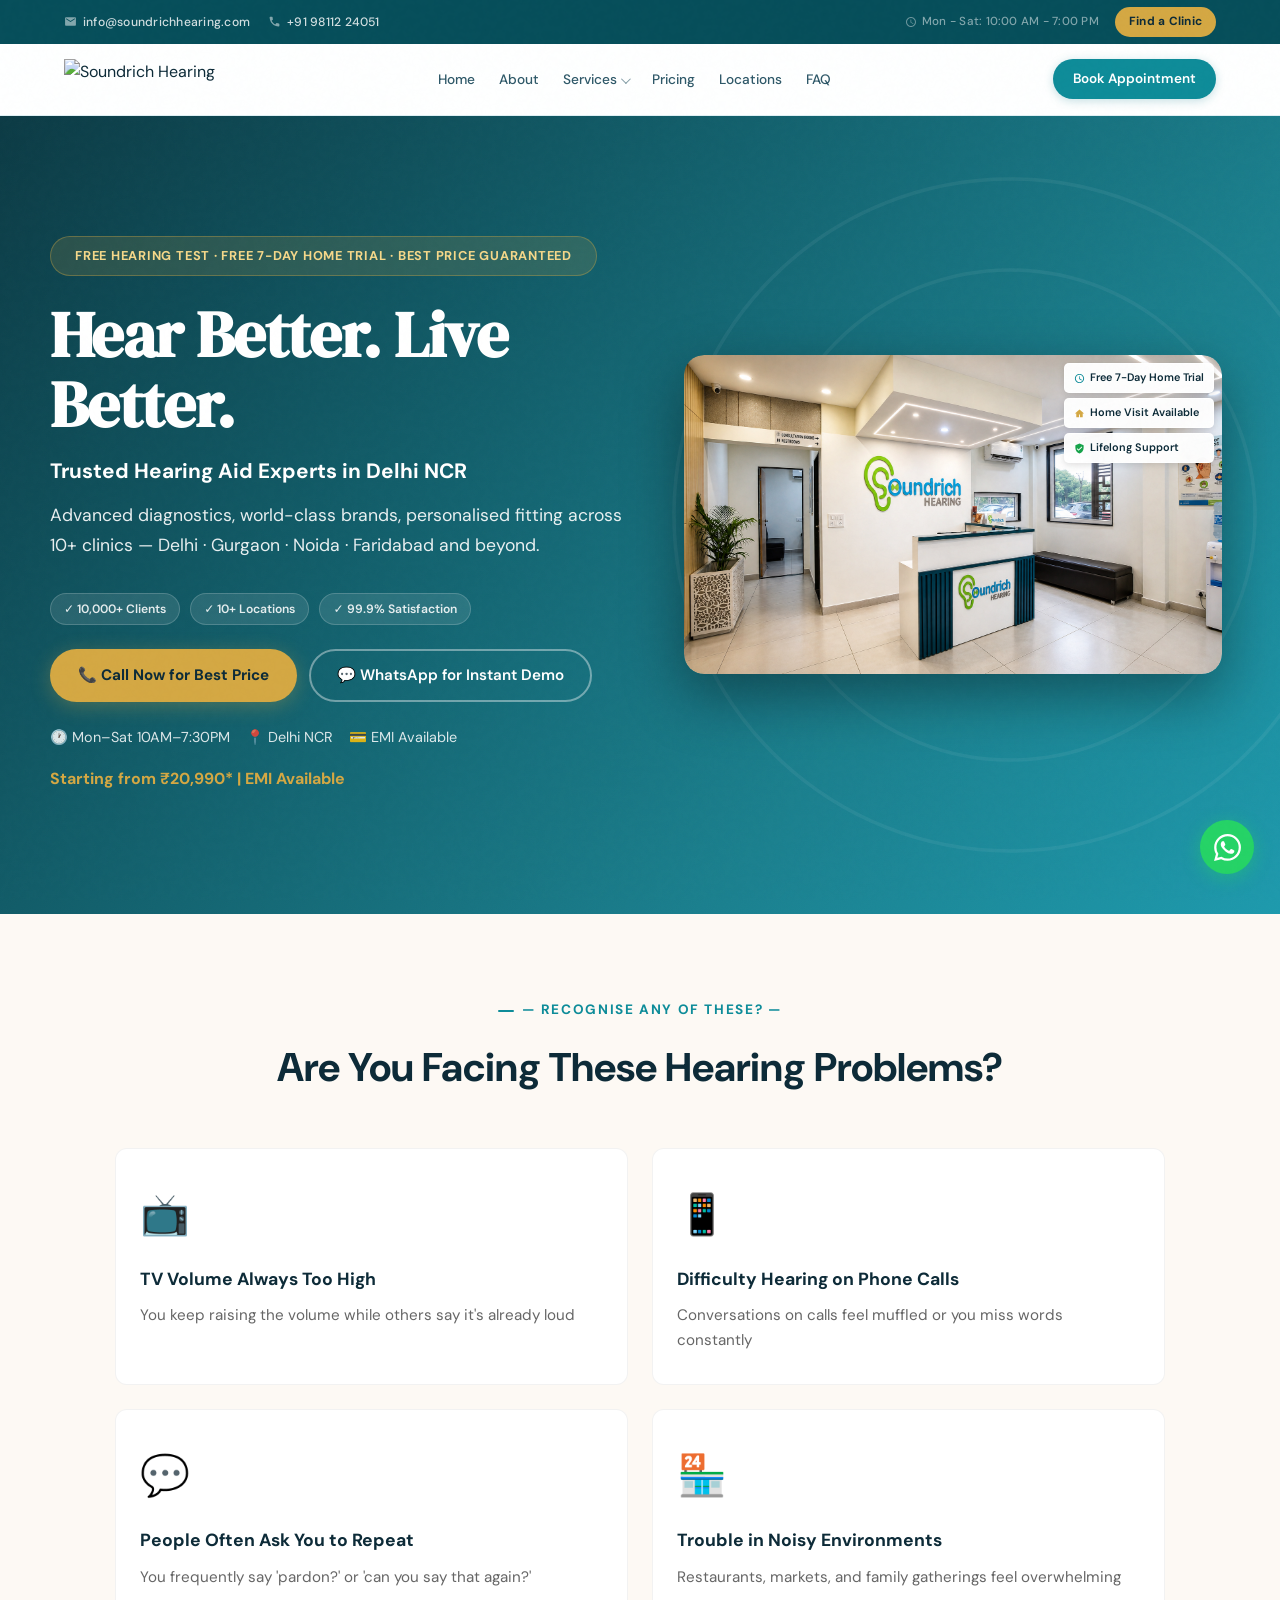
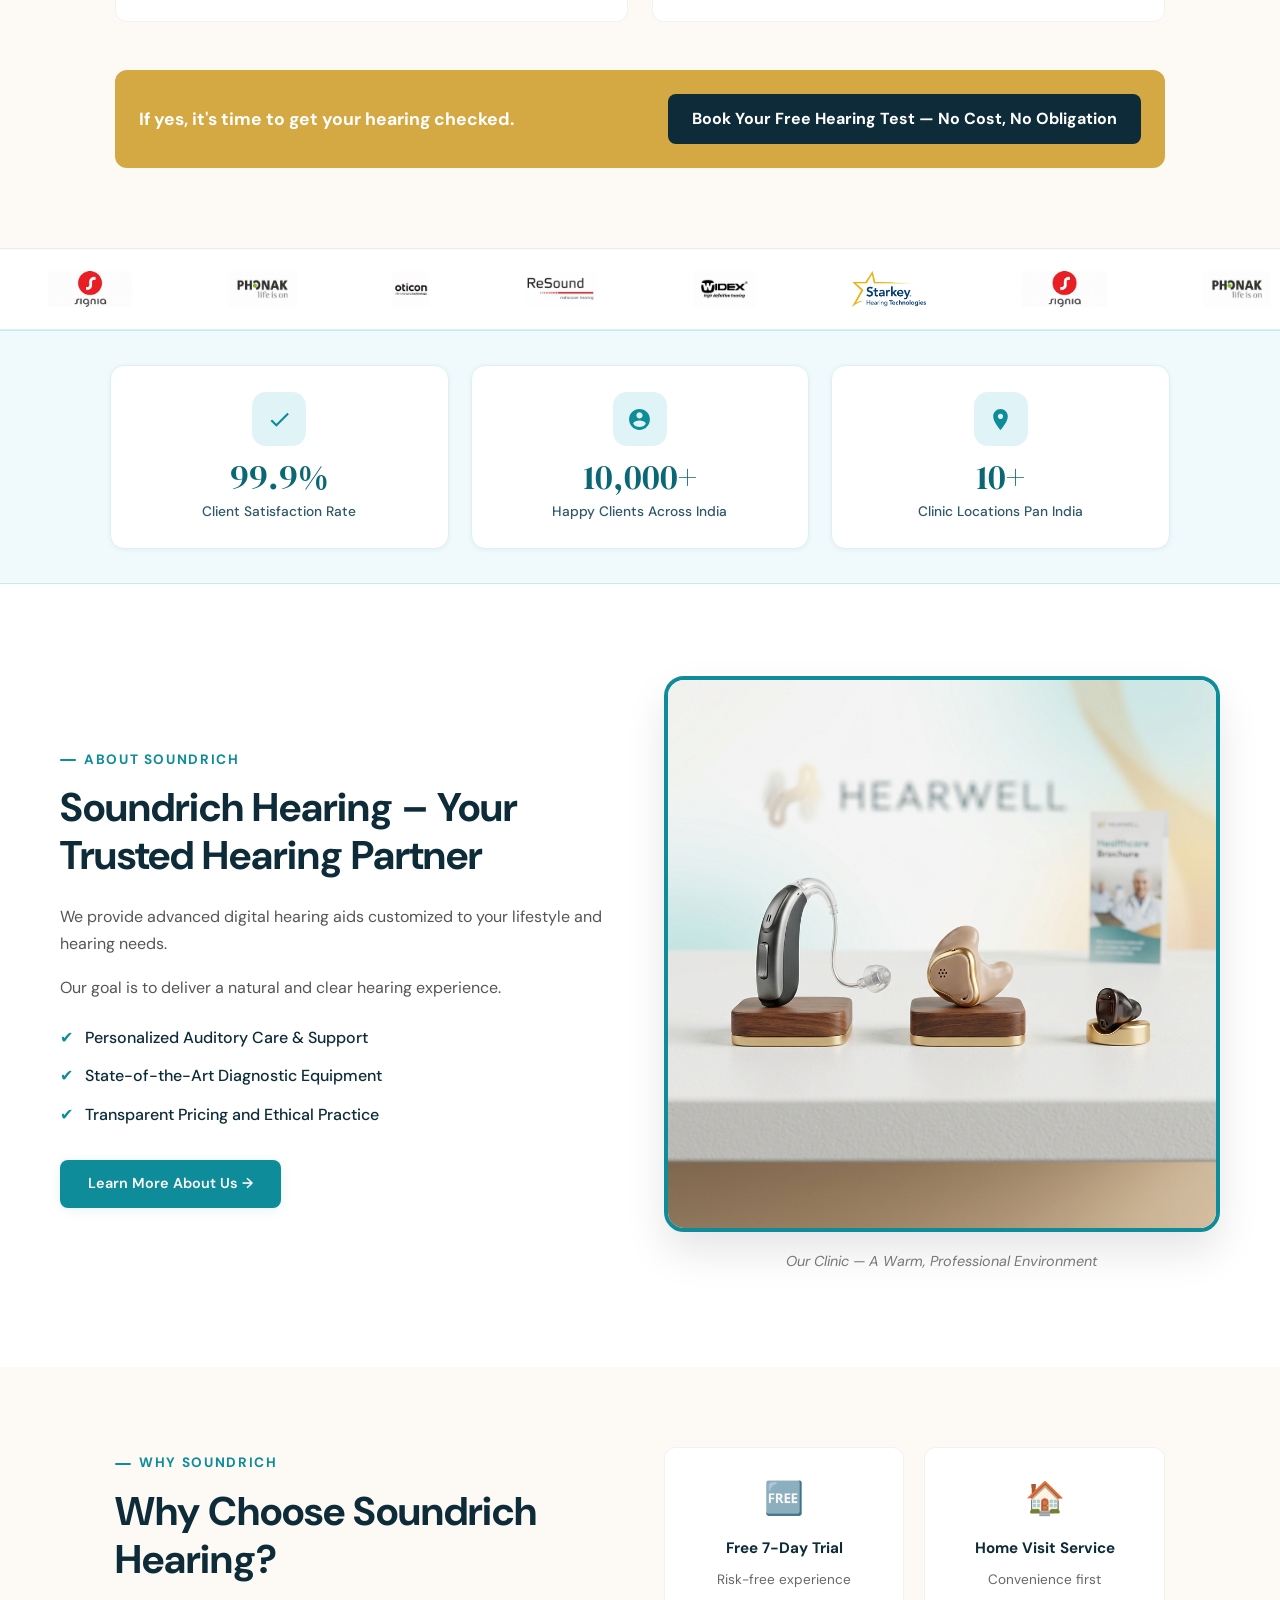
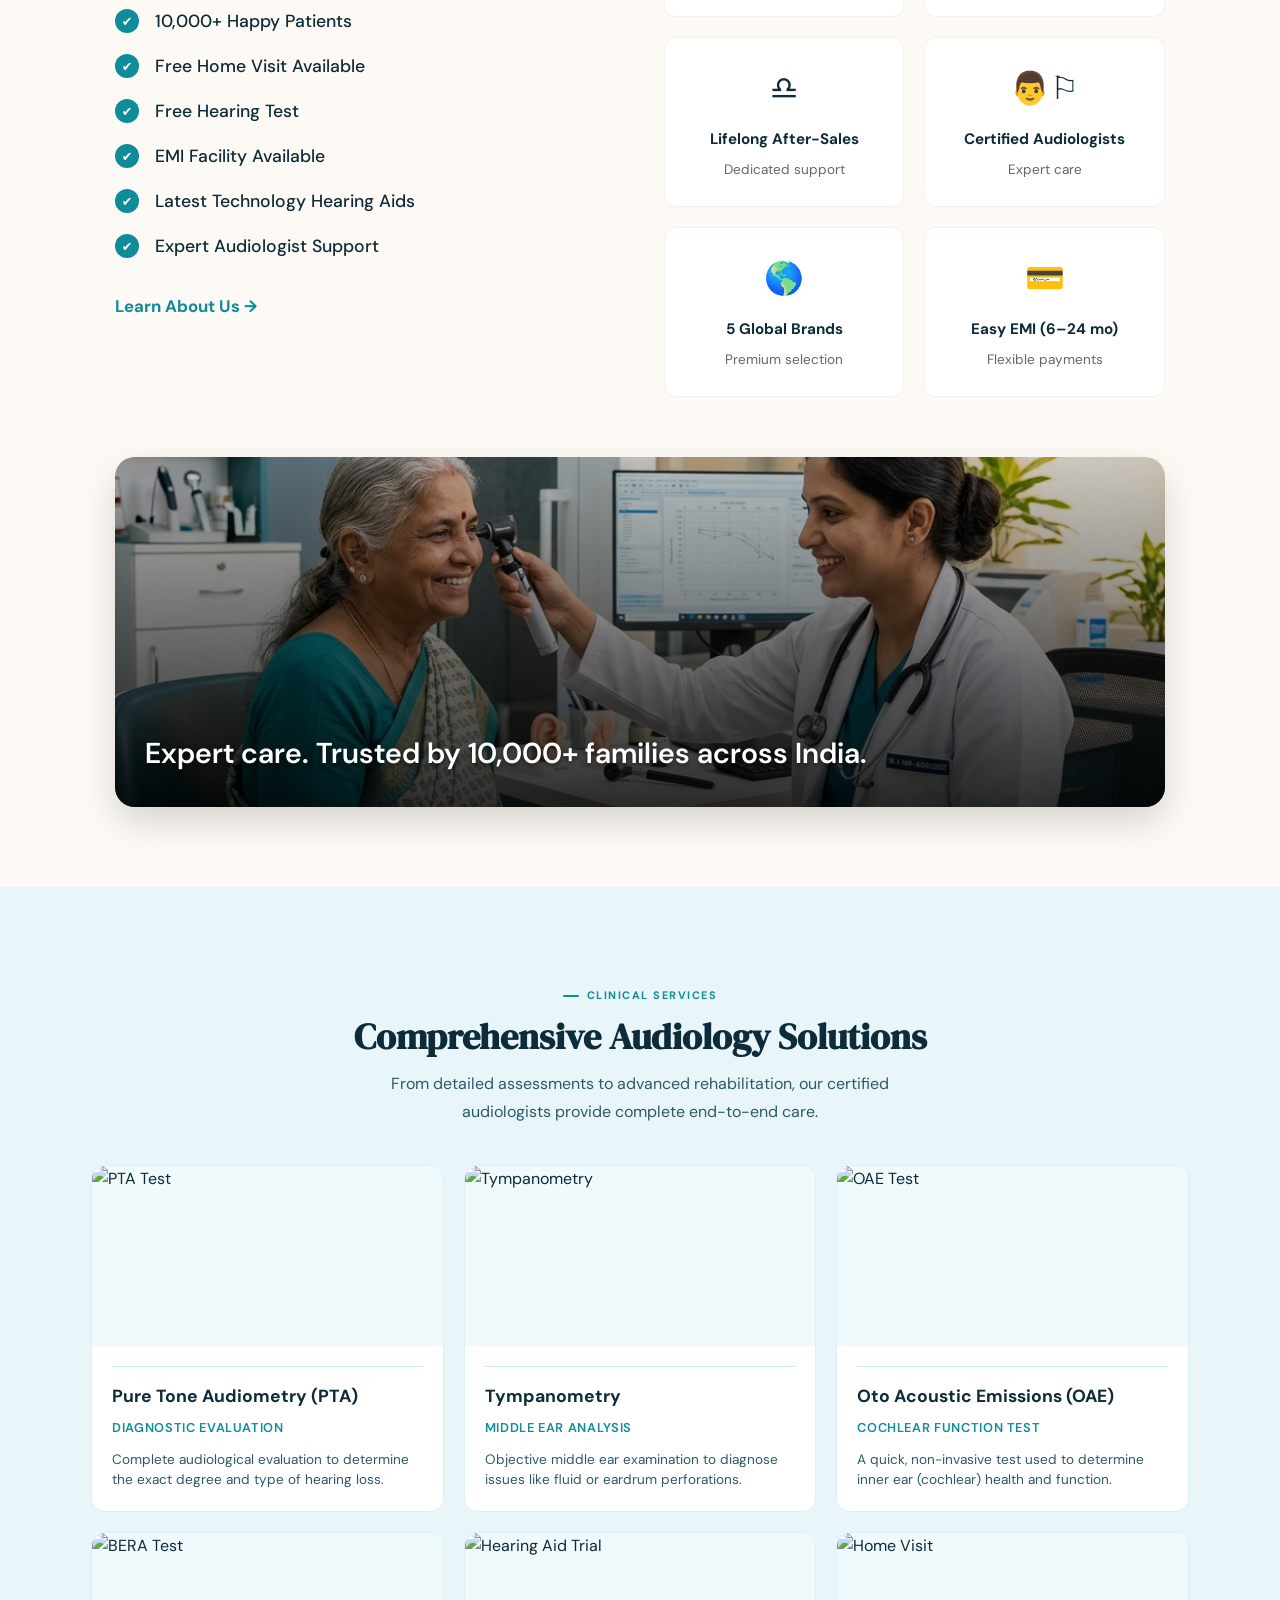
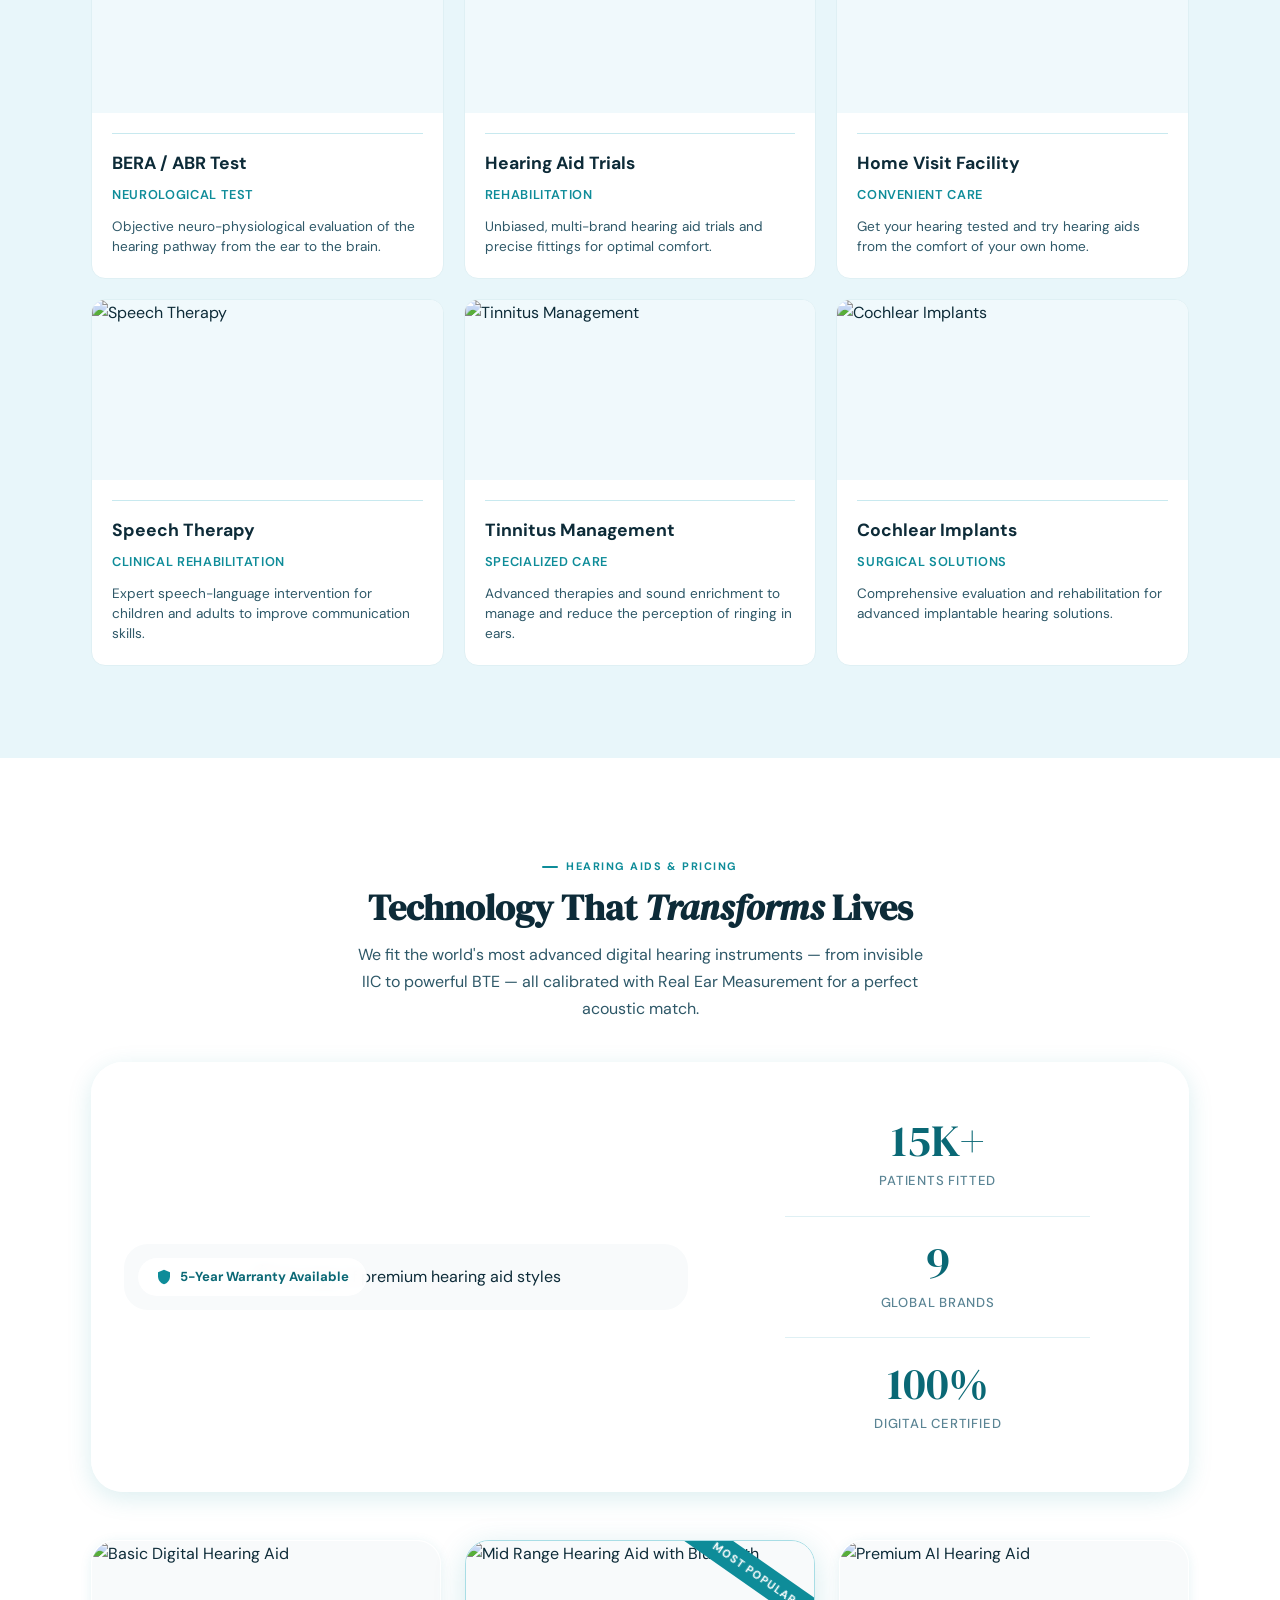
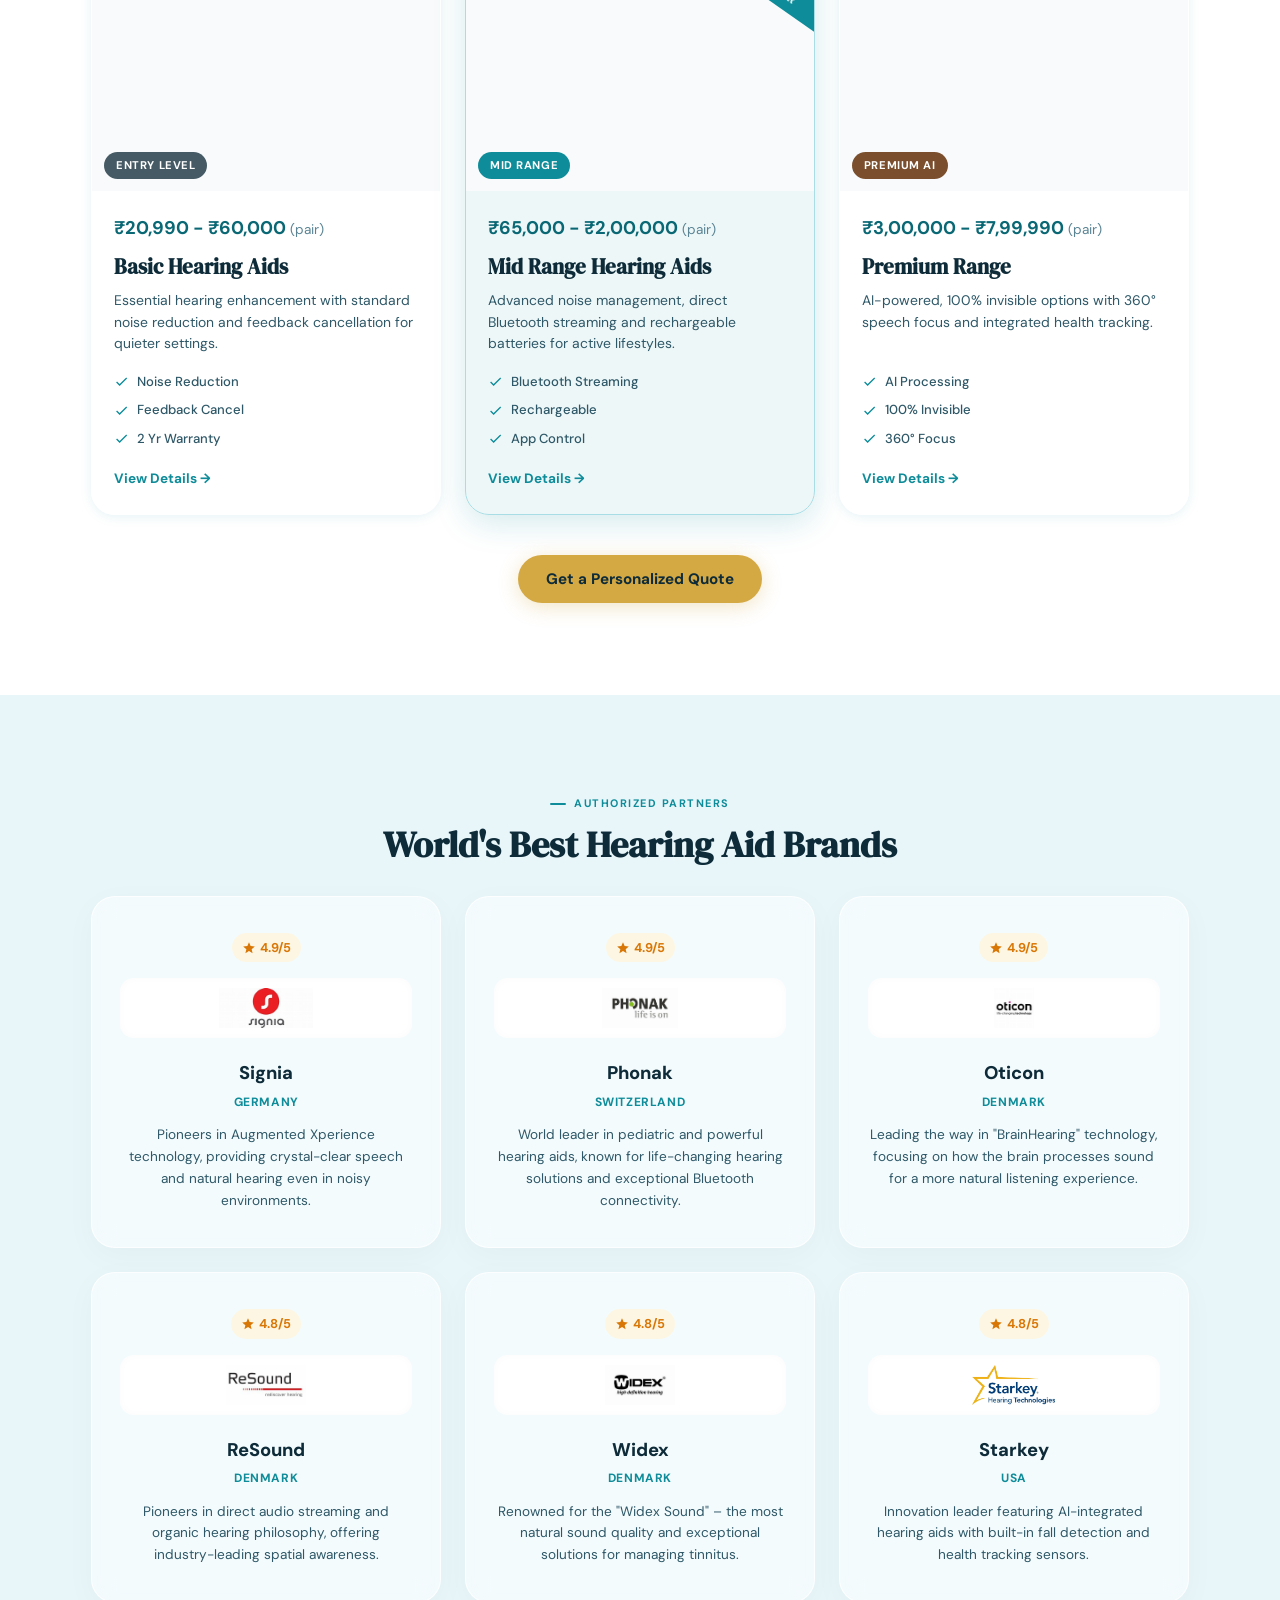
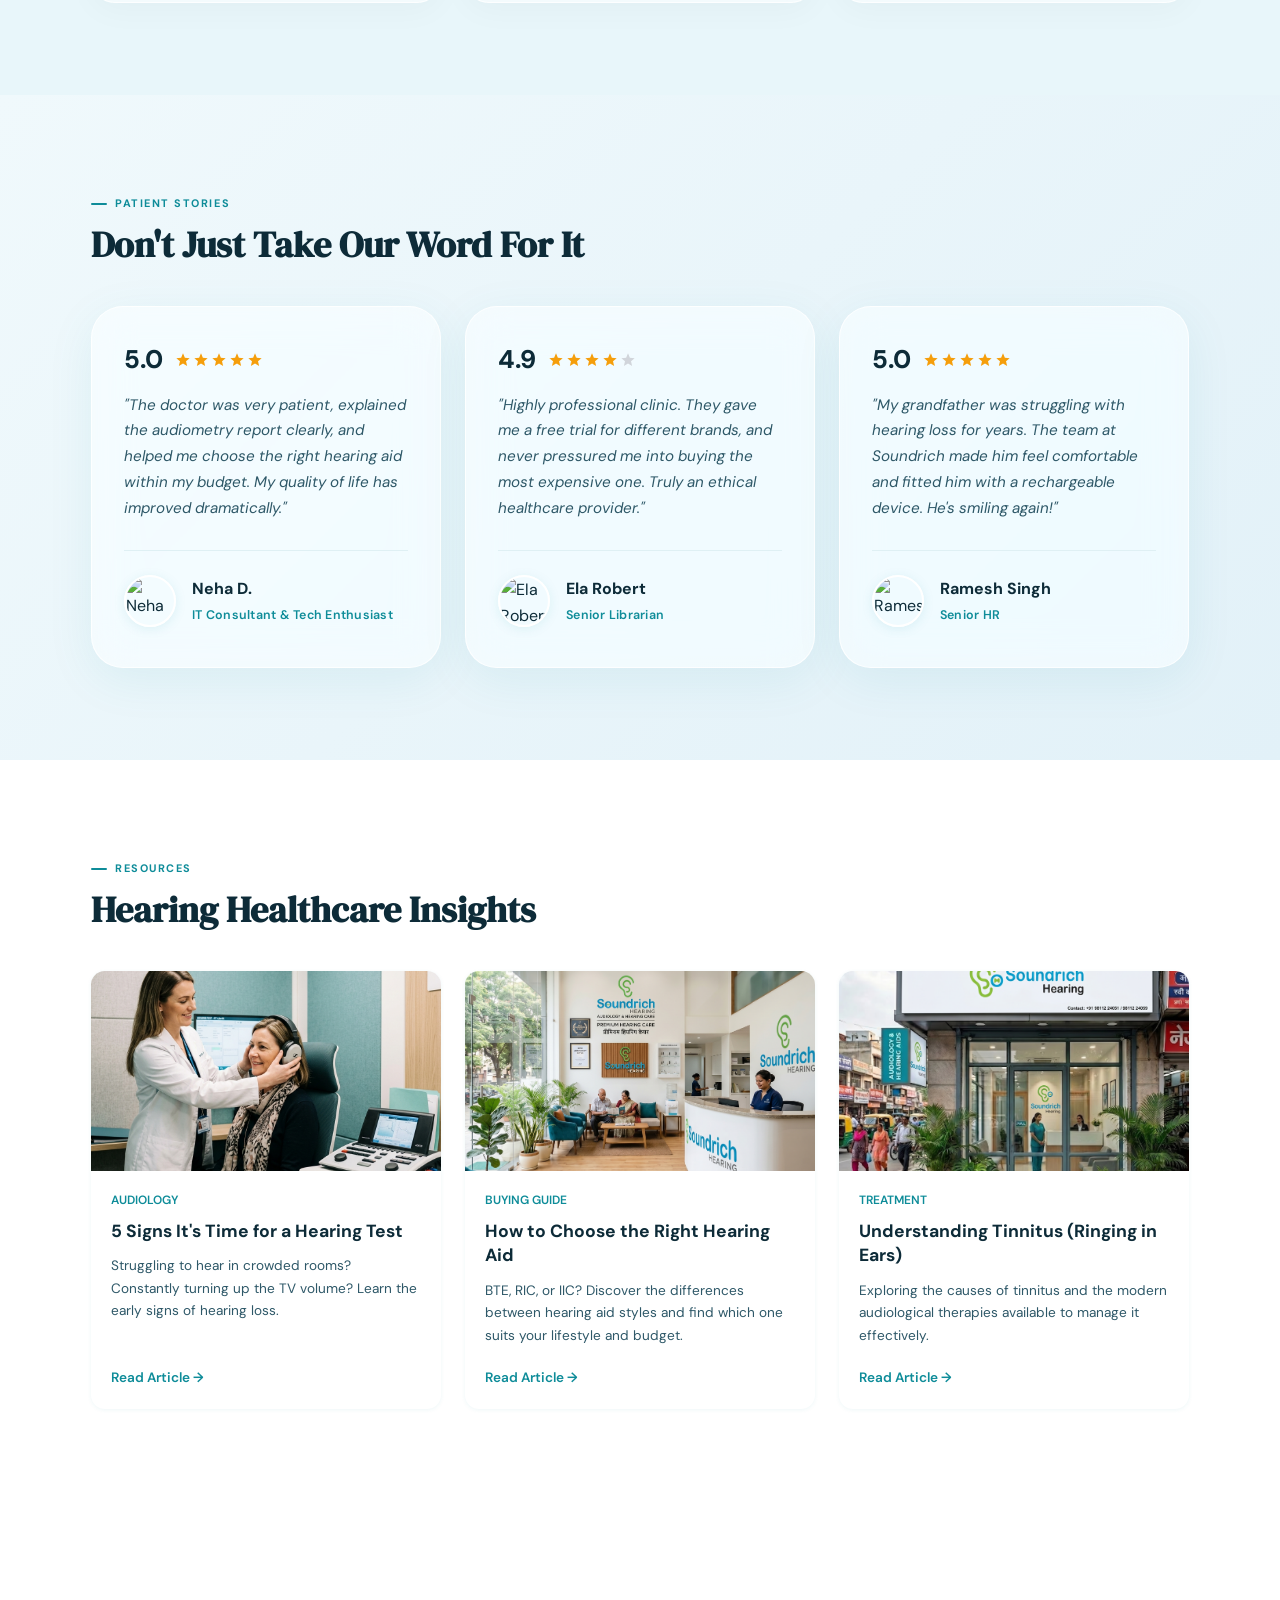
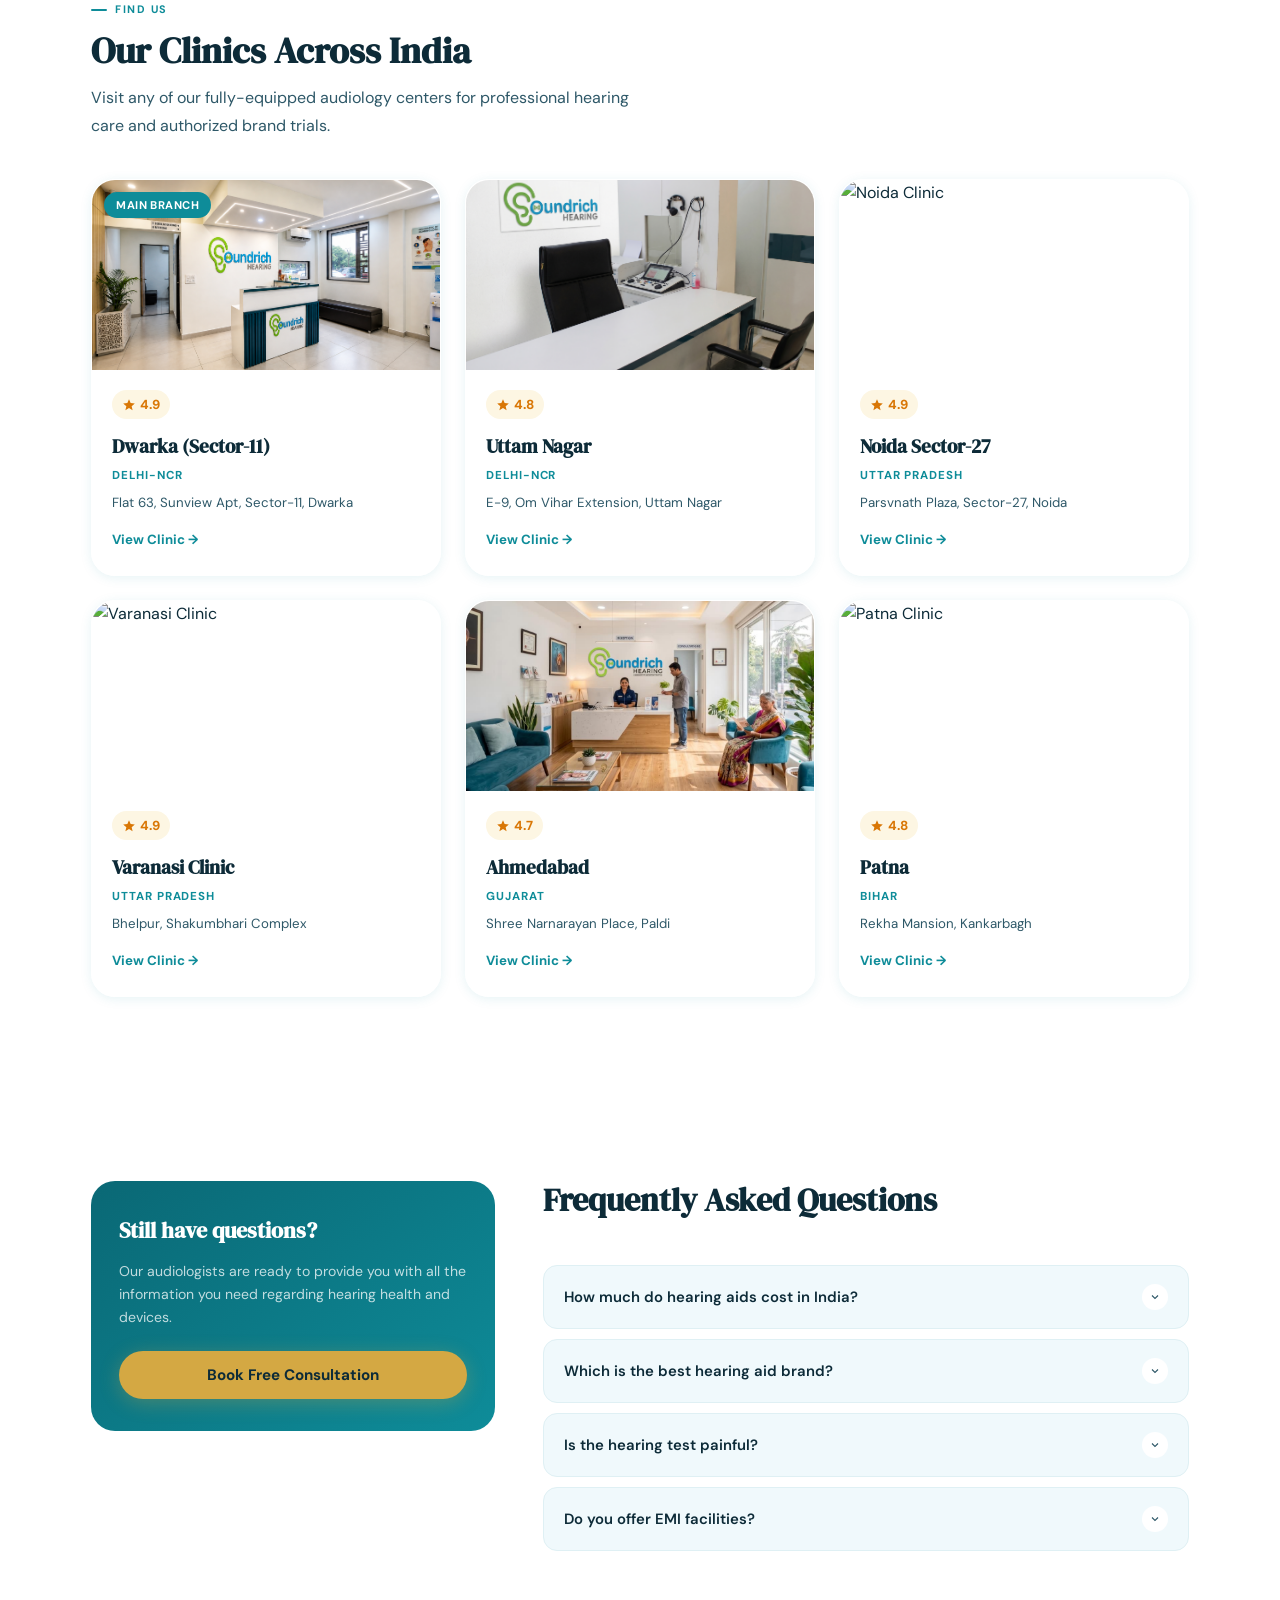
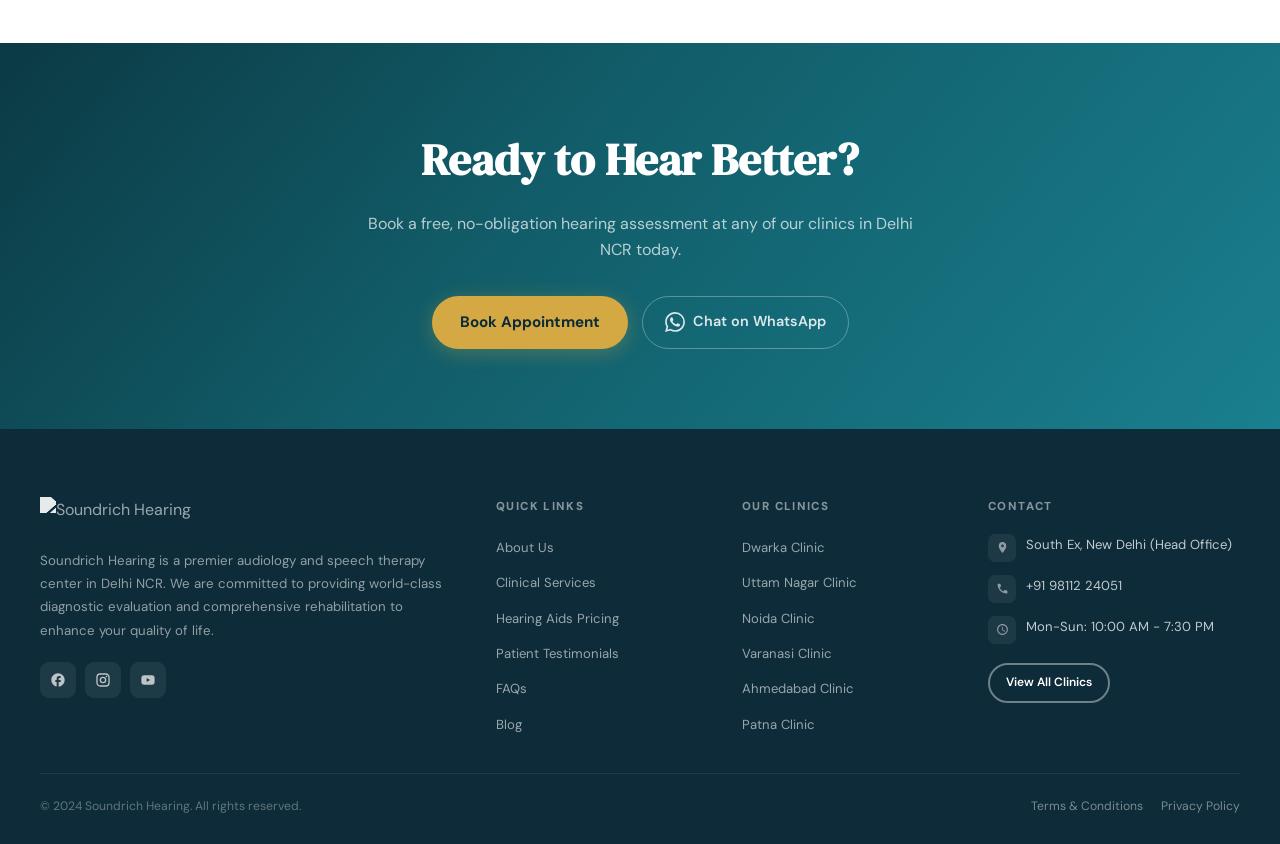
==== commit 9e848151: "Fix sticky header and sidebar on laptop view; clean up inline styles" ====
--- a/index.html
+++ b/index.html
@@ -245,34 +245,40 @@
   </section>
 
   <!-- Trust Strip (S5) -->
-  <section class="trust-strip" style="background-color: var(--bg-light, #f4f7f8); padding: 40px 5%;">
-    <div class="trust-grid-inner">
-      <div class="trust-card reveal card" style="background: #fff; padding: 24px 20px; border-radius: 12px; display: flex; align-items: center; gap: 16px;">
-        <div class="tc-icon" style="background: var(--teal); color: #fff; width: 48px; height: 48px; flex-shrink: 0; border-radius: 50%; display: flex; align-items: center; justify-content: center; font-size: 1.5rem;">&#10004;</div>
+  <section class="trust-strip">
+    <div class="section-inner trust-grid-inner">
+      <div class="trust-card reveal card">
+        <div class="tc-icon">
+          <svg viewBox="0 0 24 24"><path d="M9 16.17L4.83 12l-1.42 1.41L9 19 21 7l-1.41-1.41z"/></svg>
+        </div>
         <div>
-          <div class="tc-num" style="font-family: var(--font-display); font-size: 1.5rem; color: var(--charcoal); line-height: 1.2;">99.9%</div>
-          <div class="tc-label" style="font-size: 0.9rem; color: #666; font-weight: 600;">Client Satisfaction Rate</div>
-        </div>
-      </div>
-      <div class="trust-card reveal reveal-d1 card" style="background: #fff; padding: 24px 20px; border-radius: 12px; display: flex; align-items: center; gap: 16px;">
-        <div class="tc-icon" style="background: var(--teal); color: #fff; width: 48px; height: 48px; flex-shrink: 0; border-radius: 50%; display: flex; align-items: center; justify-content: center; font-size: 1.5rem;">&#128101;</div>
+          <div class="tc-num">99.9%</div>
+          <div class="tc-label">Client Satisfaction Rate</div>
+        </div>
+      </div>
+      <div class="trust-card reveal reveal-d1 card">
+        <div class="tc-icon">
+          <svg viewBox="0 0 24 24"><path d="M12 2C6.48 2 2 6.48 2 12s4.48 10 10 10 10-4.48 10-10S17.52 2 12 2zm0 3c1.66 0 3 1.34 3 3s-1.34 3-3 3-3-1.34-3-3 1.34-3 3-3zm0 14.2c-2.5 0-4.71-1.28-6-3.22.03-1.99 4-3.08 6-3.08 1.99 0 5.97 1.09 6 3.08-1.29 1.94-3.5 3.22-6 3.22z"/></svg>
+        </div>
         <div>
-          <div class="tc-num" style="font-family: var(--font-display); font-size: 1.5rem; color: var(--charcoal); line-height: 1.2;">10,000+</div>
-          <div class="tc-label" style="font-size: 0.9rem; color: #666; font-weight: 600;">Happy Clients Across India</div>
-        </div>
-      </div>
-      <div class="trust-card reveal reveal-d2 card" style="background: #fff; padding: 24px 20px; border-radius: 12px; display: flex; align-items: center; gap: 16px;">
-        <div class="tc-icon" style="background: var(--teal); color: #fff; width: 48px; height: 48px; flex-shrink: 0; border-radius: 50%; display: flex; align-items: center; justify-content: center; font-size: 1.5rem;">&#128205;</div>
+          <div class="tc-num">10,000+</div>
+          <div class="tc-label">Happy Clients Across India</div>
+        </div>
+      </div>
+      <div class="trust-card reveal reveal-d2 card">
+        <div class="tc-icon">
+          <svg viewBox="0 0 24 24"><path d="M12 2C8.13 2 5 5.13 5 9c0 5.25 7 13 7 13s7-7.75 7-13c0-3.87-3.13-7-7-7zm0 9.5c-1.38 0-2.5-1.12-2.5-2.5s1.12-2.5 2.5-2.5 2.5 1.12 2.5 2.5-1.12 2.5-2.5 2.5z"/></svg>
+        </div>
         <div>
-          <div class="tc-num" style="font-family: var(--font-display); font-size: 1.5rem; color: var(--charcoal); line-height: 1.2;">10+</div>
-          <div class="tc-label" style="font-size: 0.9rem; color: #666; font-weight: 600;">Clinic Locations Pan India</div>
+          <div class="tc-num">10+</div>
+          <div class="tc-label">Clinic Locations Pan India</div>
         </div>
       </div>
     </div>
   </section>
 
   <!-- About / Trusted Partner (S6) -->
-  <section class="about-section" id="about" style="padding: 80px 5%; background: #fff;">
+  <section class="about-section" id="about">
     <div class="about-grid">
       <div class="about-content reveal">
         <div class="section-label" style="color: var(--teal); text-transform: uppercase; font-weight: 700; letter-spacing: 0.12em; font-size: 0.85rem; margin-bottom: 12px;">About Soundrich</div>
@@ -895,7 +901,7 @@
   <!-- FAQ Section -->
   <section class="faq" id="faq">
     <div class="section-inner faq-wrap">
-      <div class="faq-sidebar reveal">
+     <div class="faq-sidebar reveal">
         <div class="faq-sidebar-card">
           <h3>Still have questions?</h3>
           <p>Our audiologists are ready to provide you with all the information you need regarding hearing health and devices.</p>
--- a/css/style.css
+++ b/css/style.css
@@ -63,7 +63,11 @@
   margin: 0;
   padding: 0;
 }
-html, body {
+html {
+  width: 100%;
+  scroll-behavior: smooth;
+}
+body {
   overflow-x: hidden;
   width: 100%;
   position: relative;
@@ -315,7 +319,7 @@
 .navbar {
   position: sticky;
   top: 0;
-  z-index: 900;
+  z-index: 1000;
   background: rgba(255, 255, 255, 0.96);
   backdrop-filter: blur(14px);
   -webkit-backdrop-filter: blur(14px);
@@ -1184,11 +1188,11 @@
   max-width: 140px;
   max-height: 40px;
   object-fit: contain;
-  filter: grayscale(1) opacity(0.7);
+  filter: none;
+  opacity: 1;
   transition: all 0.4s cubic-bezier(0.4, 0, 0.2, 1);
 }
 .brand-box:hover .brand-logo-wrap img {
-  filter: grayscale(0) opacity(1);
   transform: scale(1.08);
 }
 .brand-name {
@@ -1247,7 +1251,7 @@
   max-width: 130px;
   object-fit: contain;
   filter: none;
-  opacity: 0.85;
+  opacity: 1;
   transition: all 0.3s ease;
 }
 .ticker-item:hover img {
@@ -1713,8 +1717,6 @@
   .services-grid { grid-template-columns: repeat(2, 1fr); }
   .brands-grid { grid-template-columns: repeat(3, 1fr); }
   .footer-grid { grid-template-columns: 1fr 1fr; gap: 40px; }
-  .faq-wrap { grid-template-columns: 1fr; }
-  .faq-sidebar { position: static; margin-bottom: 30px; }
   /* Testimonials: 2 cols on smaller laptops */
   .test-grid { grid-template-columns: 1fr 1fr; }
   /* Trust strip: stays 3 cols */
@@ -1729,6 +1731,9 @@
   .hero-visual { order: 2; margin-top: 0; padding: 0 !important; }
   .hero-content { order: 1; }
   .hero-rings { right: auto; left: 50%; transform: translate(-50%, -50%); width: 500px; height: 500px; }
+  /* FAQ: stack on 960px and below */
+  .faq-wrap { grid-template-columns: 1fr; }
+  .faq-sidebar { position: static; margin-bottom: 30px; }
   /* Pain: keep 2x2 */
   /* Trust strip: drop to 3 cols but allow wrap at 2 */
   .trust-strip .section-inner { grid-template-columns: repeat(3, 1fr) !important; }
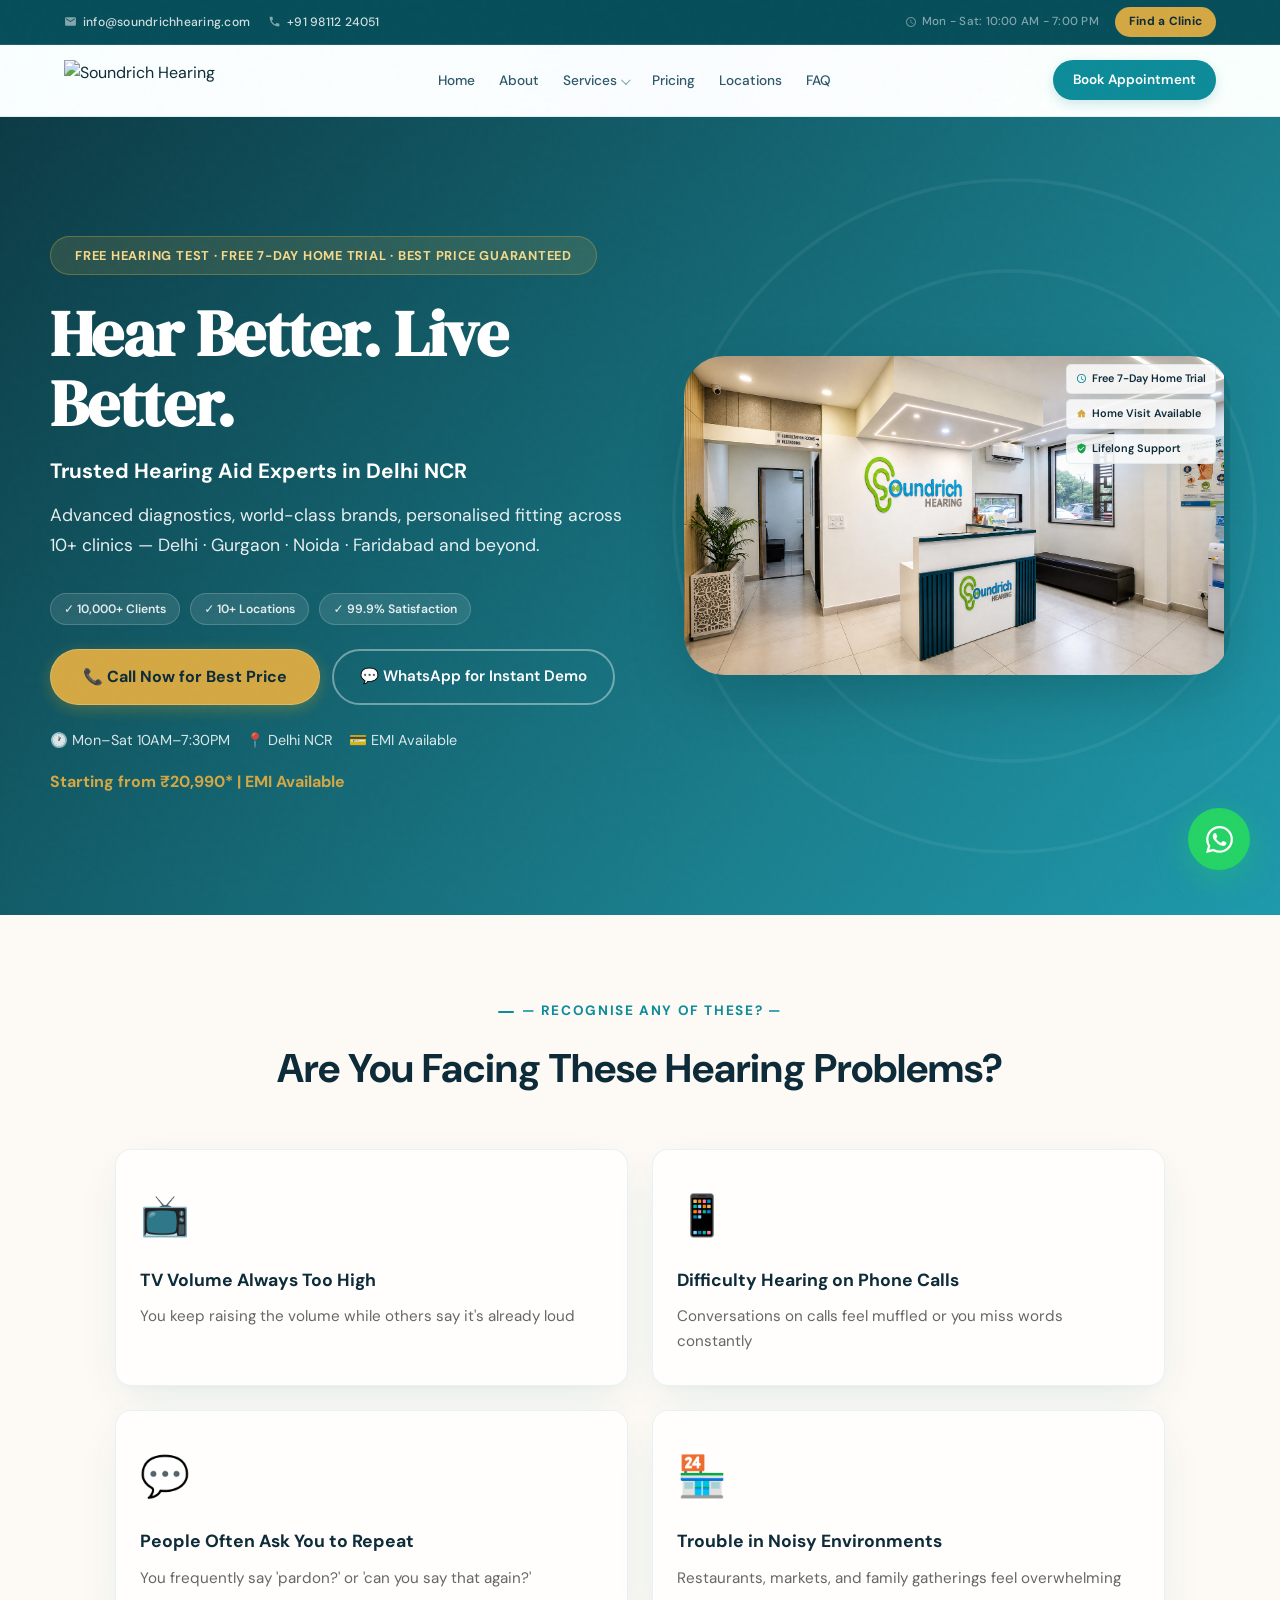
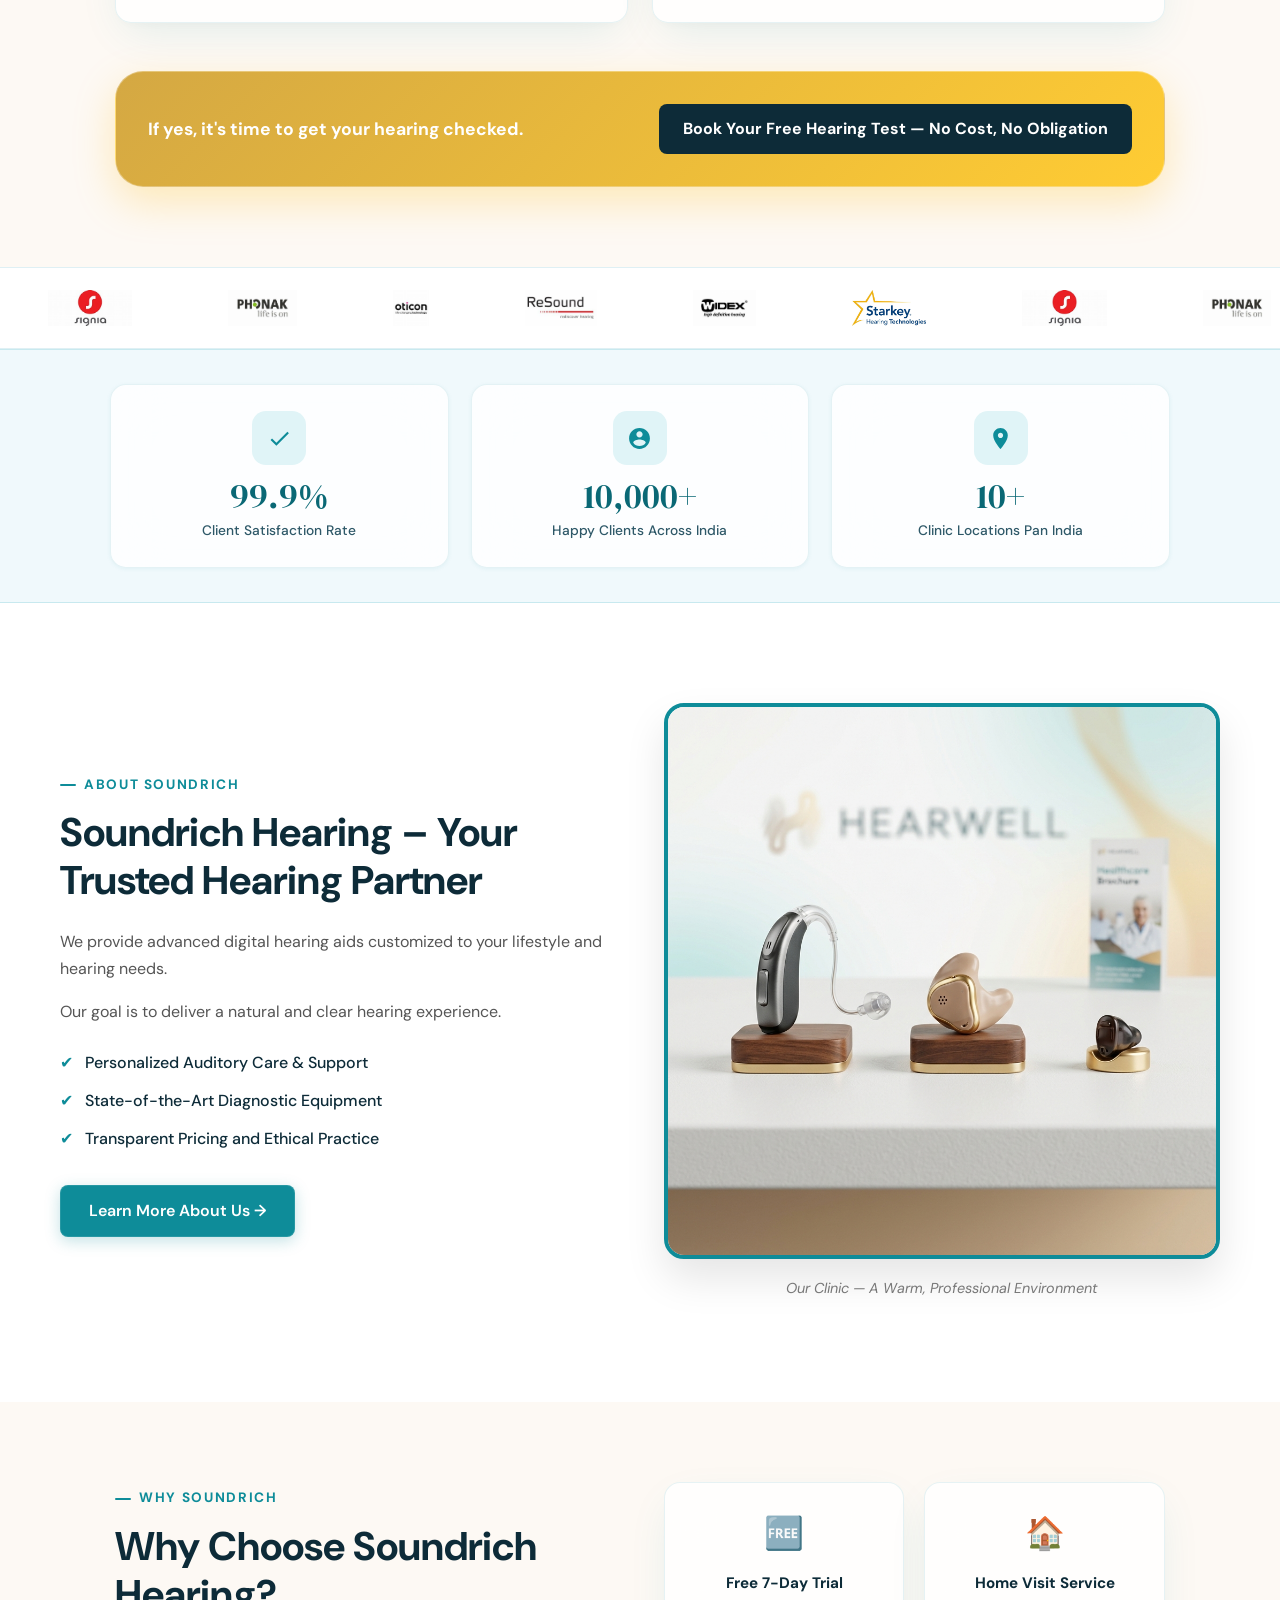
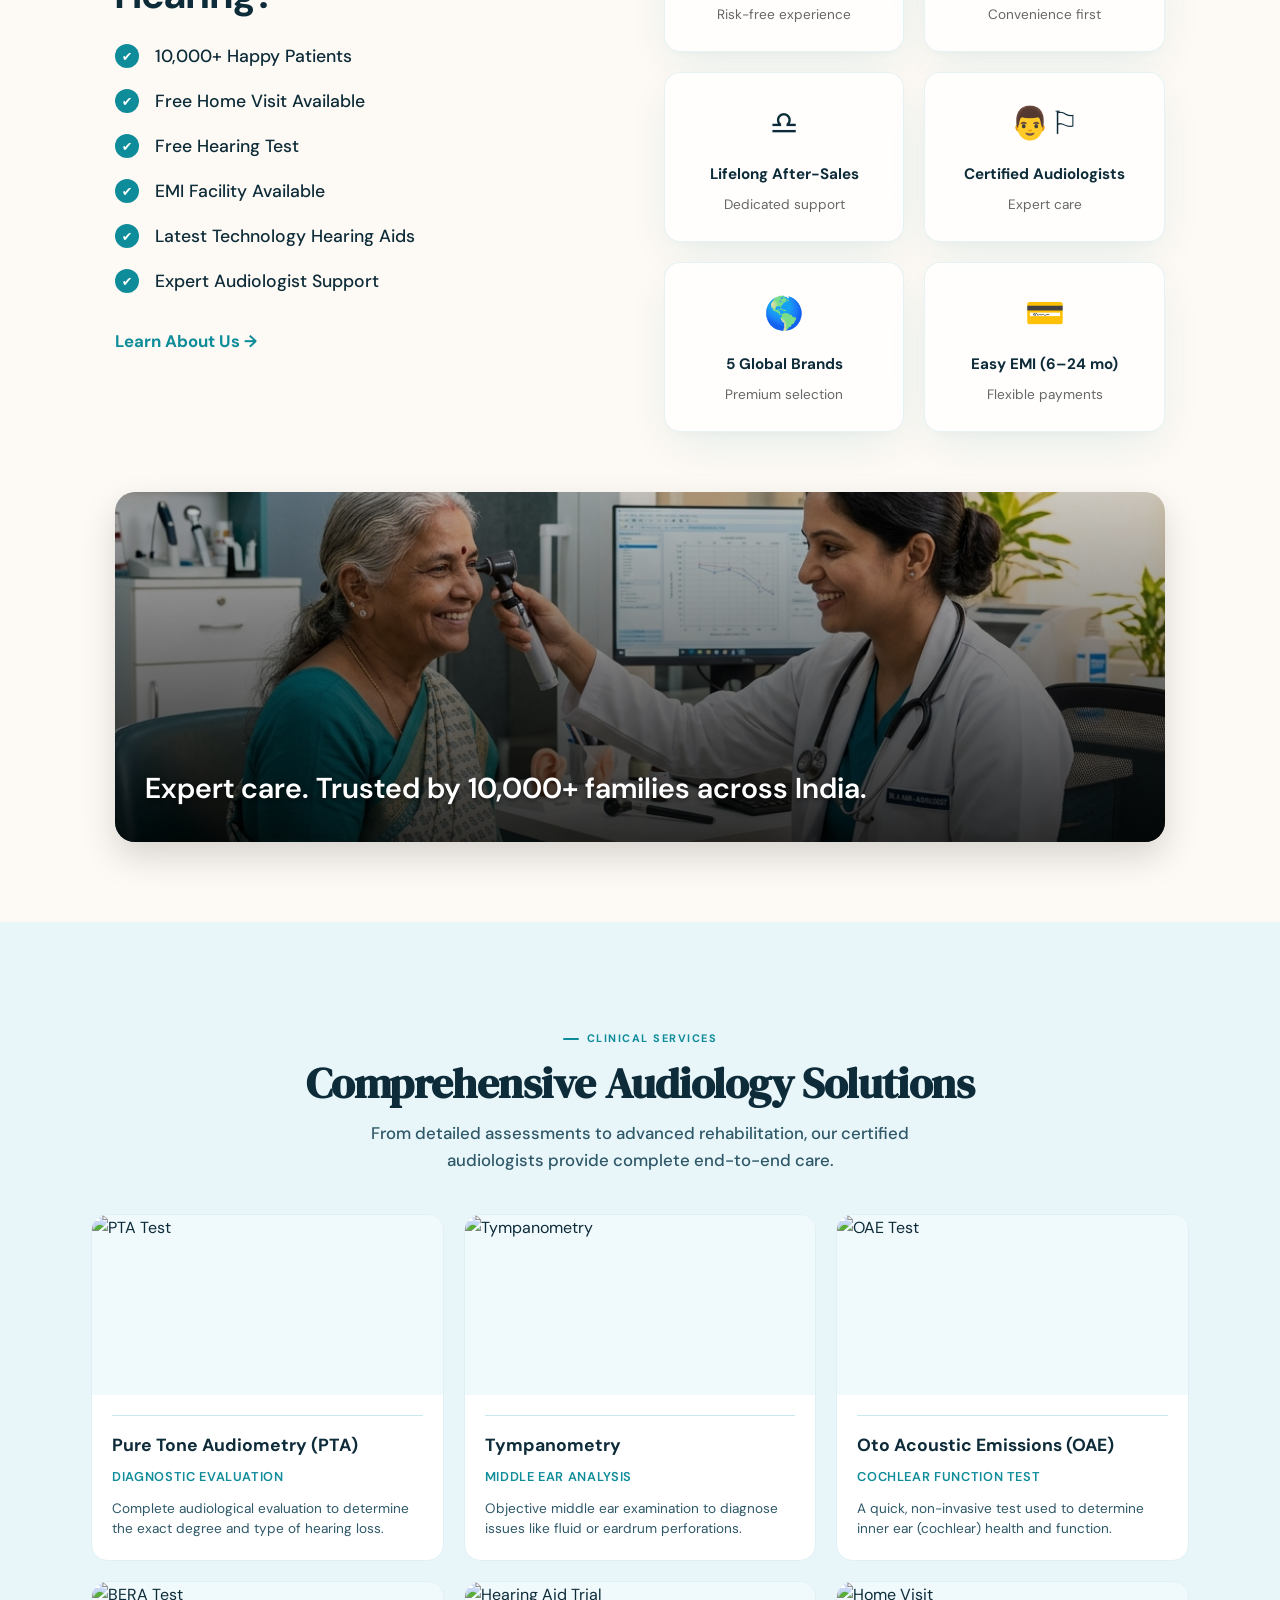
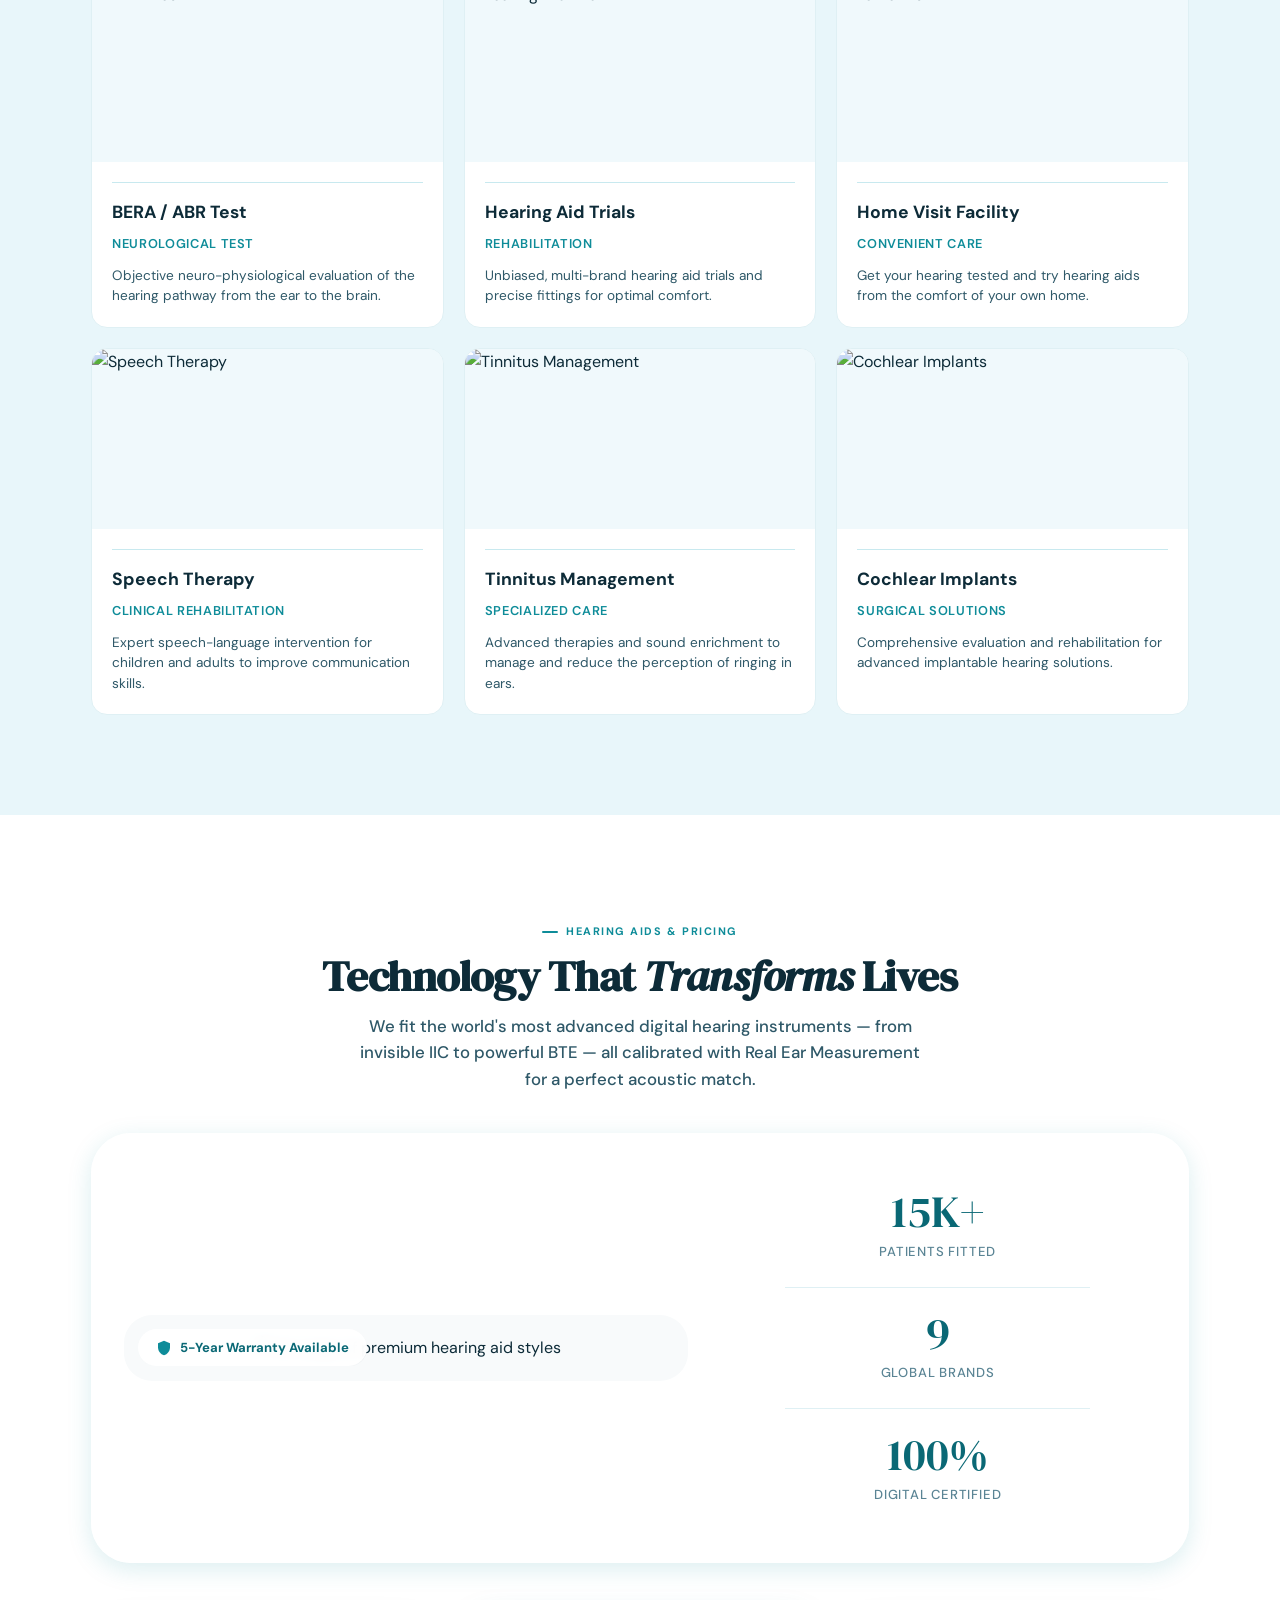
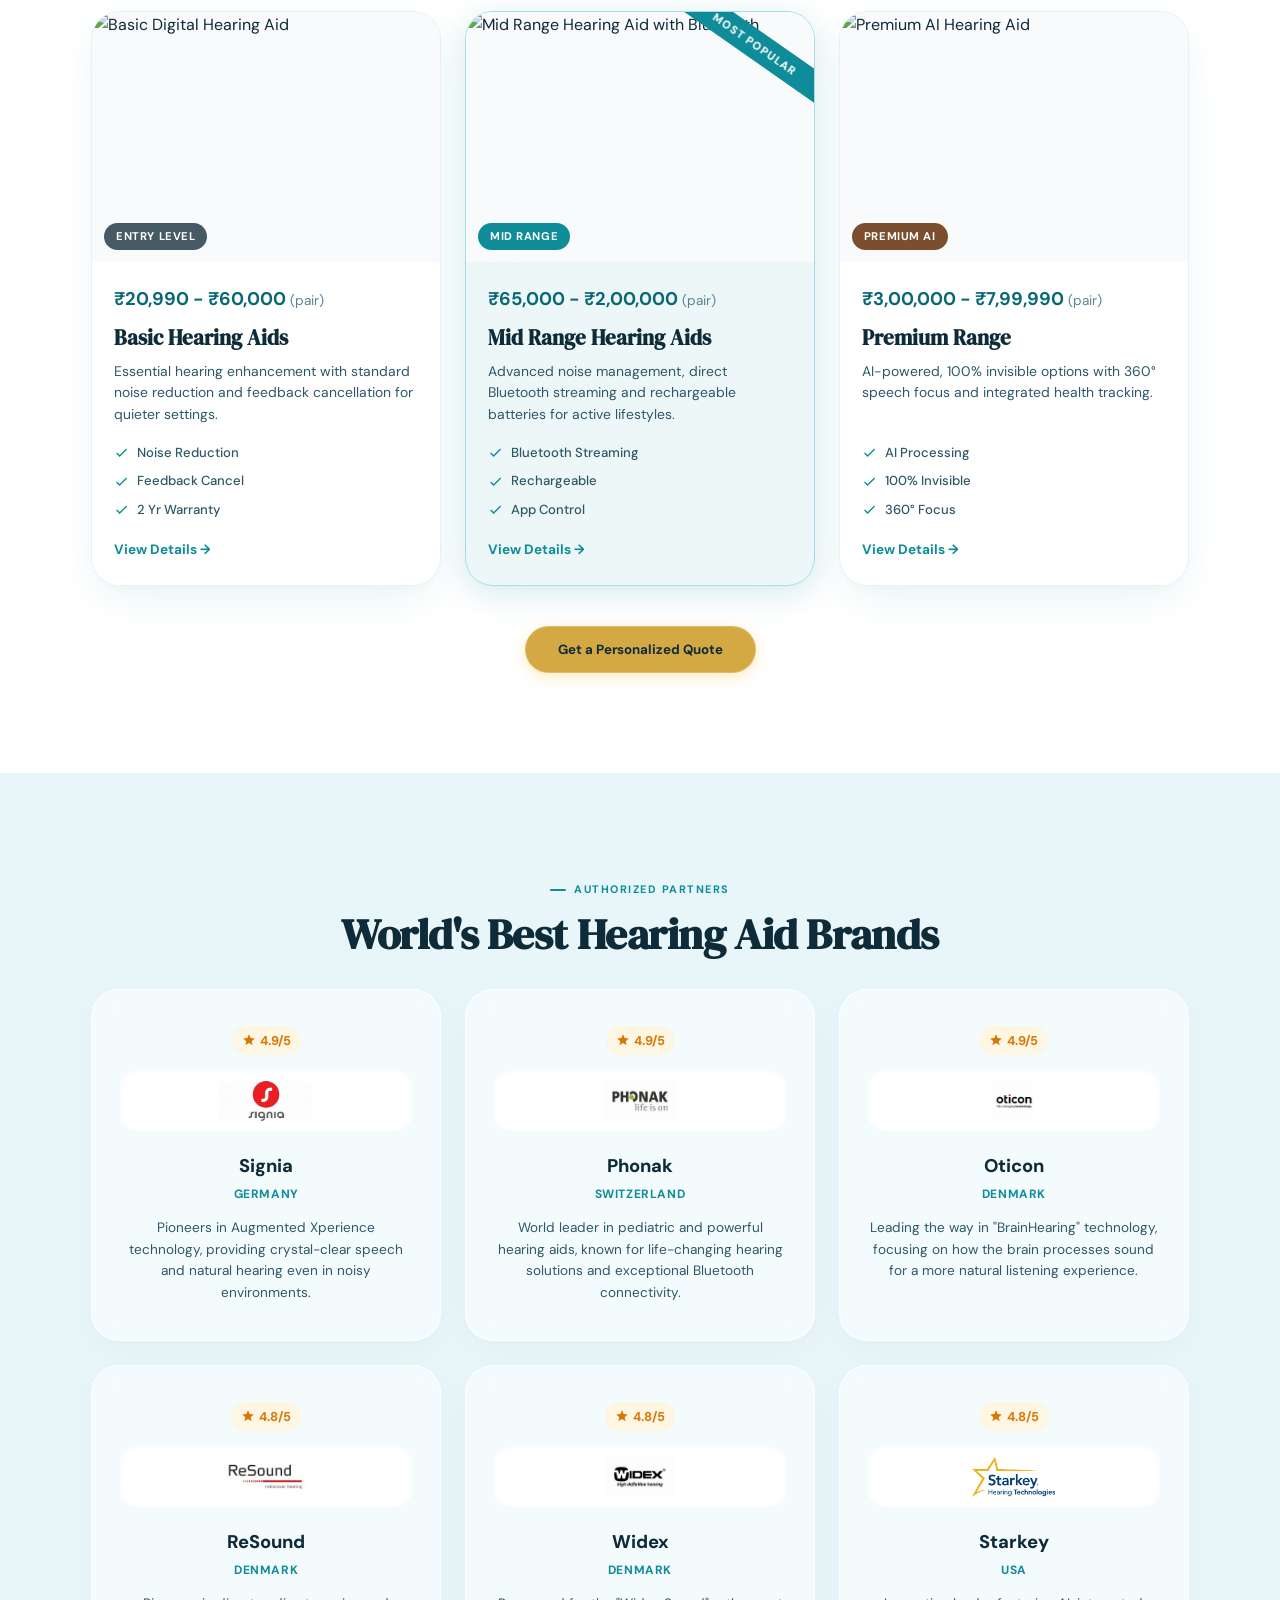
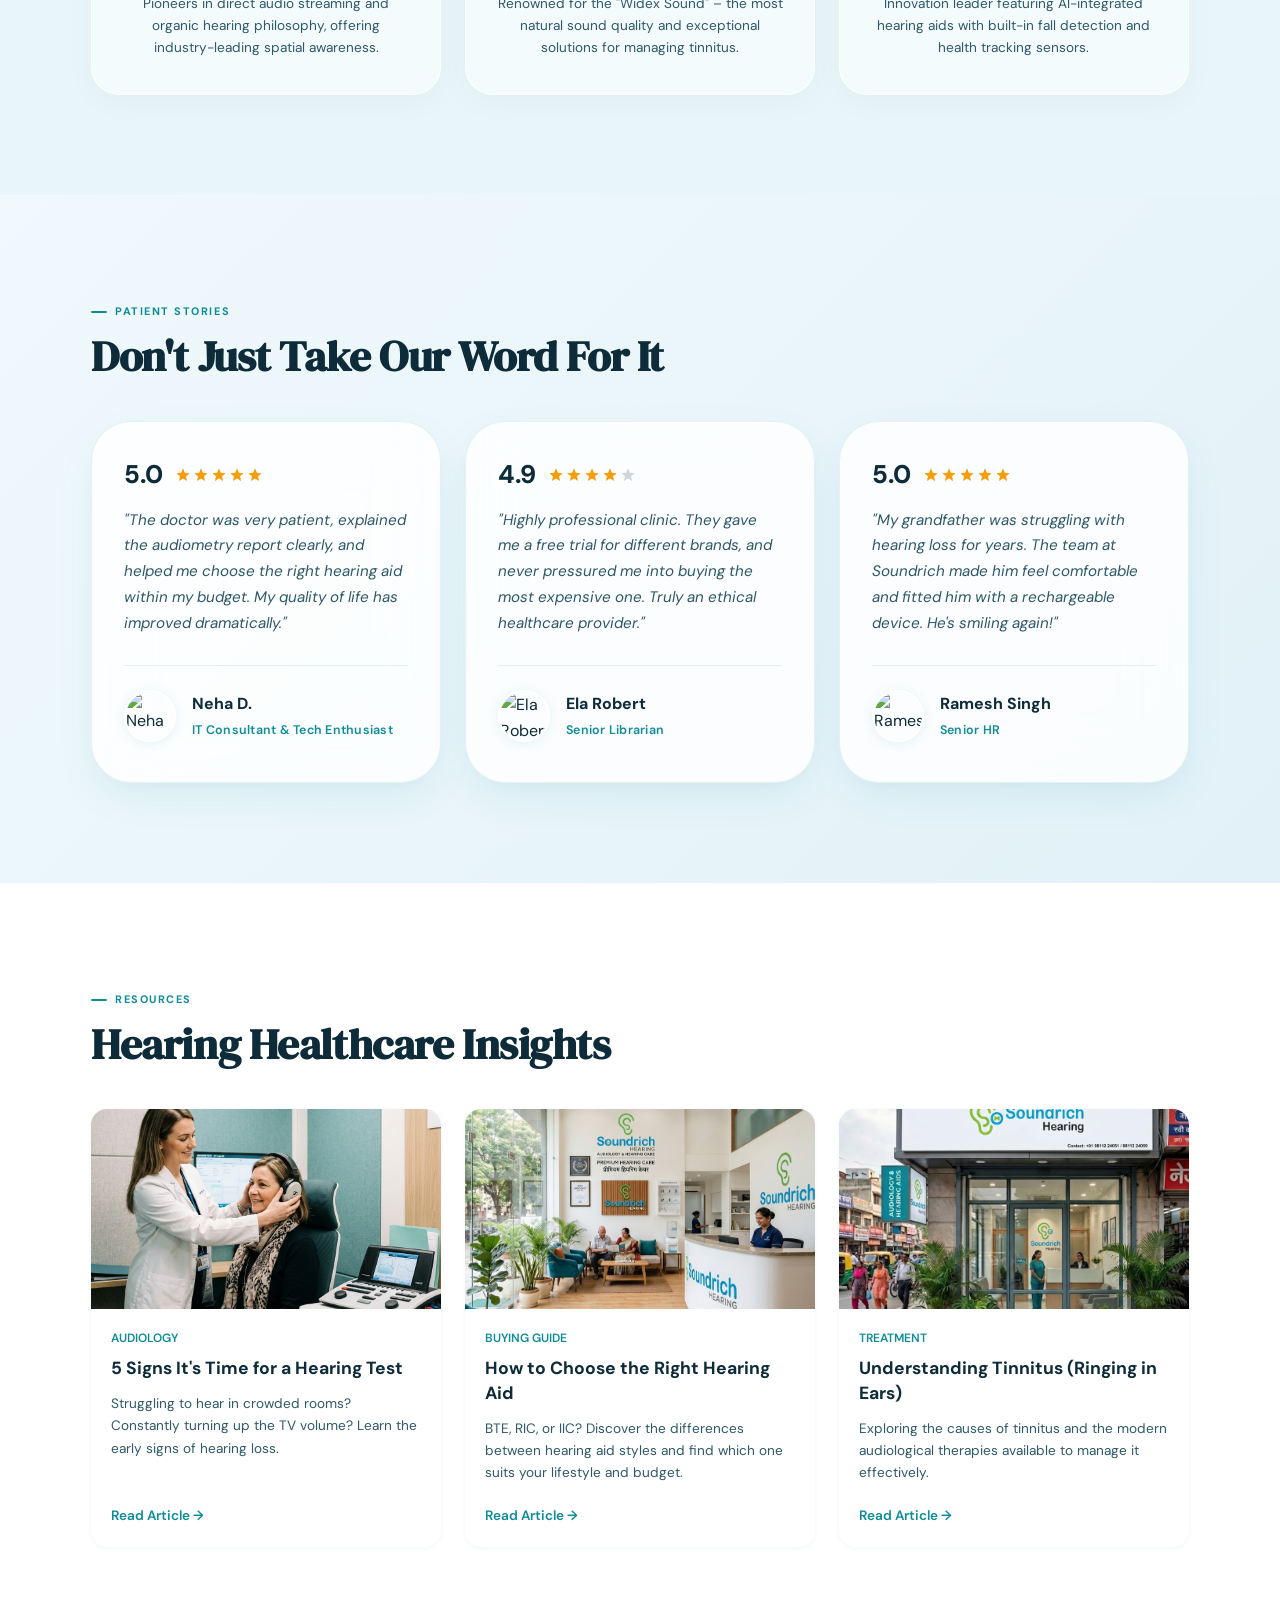
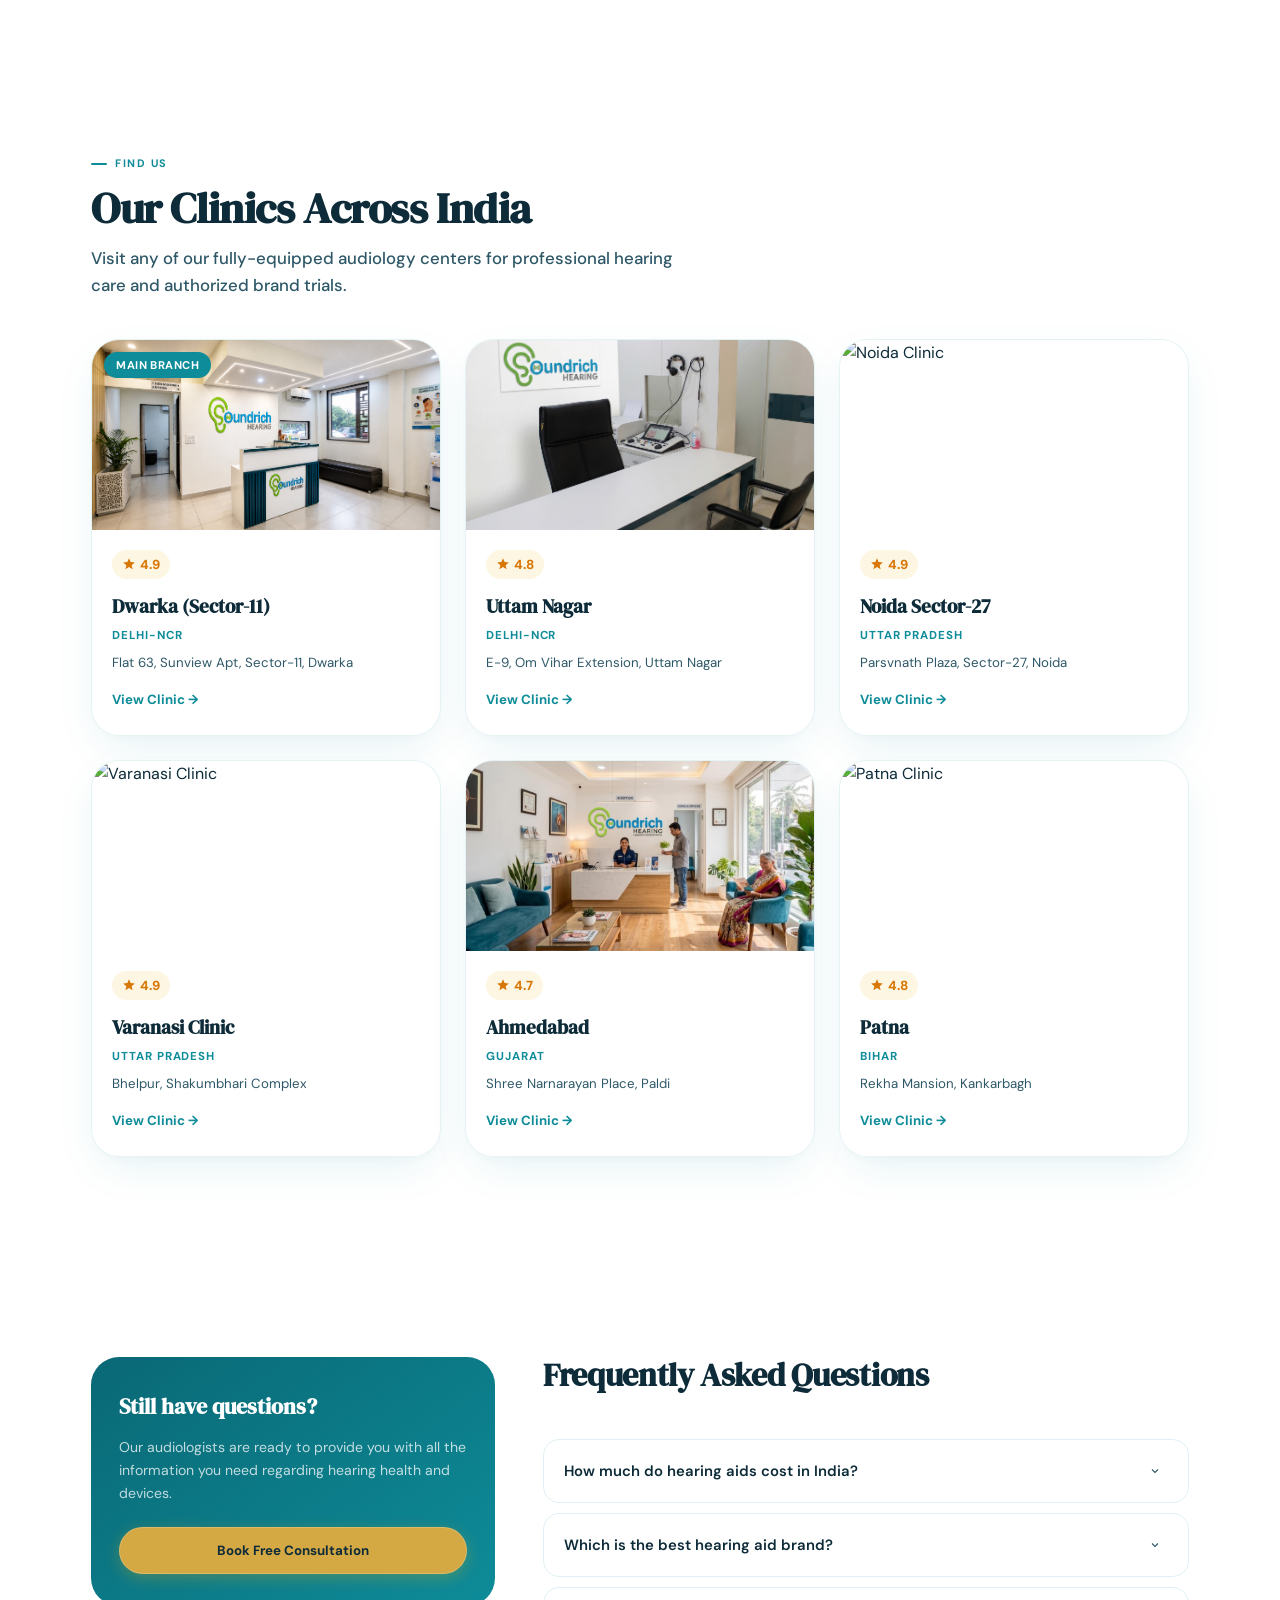
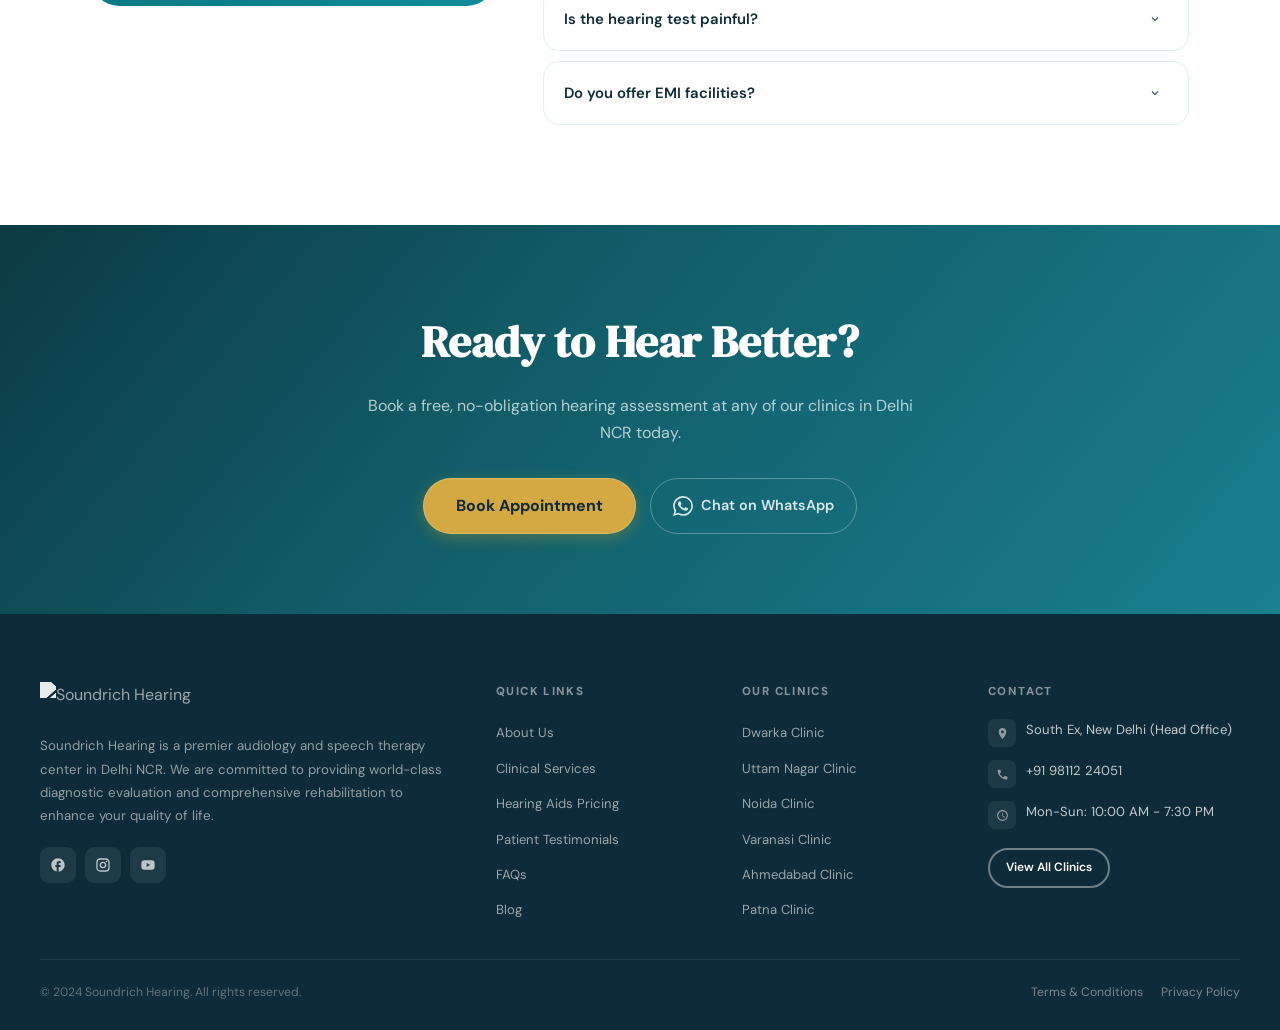
==== commit b56935dc: "Implement Liquid Morphism, Skeleton Loader, and fix banner hover" ====
--- a/index.html
+++ b/index.html
@@ -26,6 +26,16 @@
   <link rel="stylesheet" href="css/style.css">
 </head>
 <body>
+
+  <div id="preloader">
+    <div class="skeleton-header"></div>
+    <div class="skeleton-content">
+      <div class="skeleton-title"></div>
+      <div class="skeleton-text"></div>
+      <div class="skeleton-text"></div>
+      <div class="skeleton-btn"></div>
+    </div>
+  </div>
 
   <!-- Topbar -->
   <div class="topbar">
@@ -149,20 +159,20 @@
         </div>
       </div>
 
-      <div class="hero-visual reveal reveal-d2" style="padding: 8px 8px 8px 0;">
+      <div class="hero-visual reveal reveal-d2 hero-float-zoom">
         <div class="hero-img-wrap" style="position: relative; width: 100%; border-radius: 20px; z-index: 1;">
           <img src="images/office-1.png" alt="Soundrich Hearing Clinic Reception" style="width: 100%; height: auto; border-radius: 20px; box-shadow: 0 20px 40px rgba(0,0,0,0.2);" loading="eager" fetchpriority="high">
 
           <div class="hero-mini-cards" style="position: absolute; top: 8px; right: 8px; display: flex; flex-direction: column; gap: 5px; z-index: 2;">
-            <div class="mini-card" style="background: rgba(255,255,255,0.96); color: var(--charcoal); padding: 5px 9px; border-radius: 5px; font-size: 0.68rem; font-weight: 600; box-shadow: 0 2px 6px rgba(0,0,0,0.12); display: flex; align-items: center; gap: 5px; border: 1px solid rgba(255,255,255,0.9); backdrop-filter: blur(8px);">
+            <div class="mini-card" style="background: var(--liquid-bg); color: var(--charcoal); padding: 5px 9px; border-radius: 5px; font-size: 0.68rem; font-weight: 600; box-shadow: var(--sh-premium); display: flex; align-items: center; gap: 5px; border: 1px solid var(--liquid-border); backdrop-filter: var(--liquid-blur);">
               <svg viewBox="0 0 24 24" width="11" height="11" fill="var(--teal)"><path d="M11.99 2C6.47 2 2 6.48 2 12s4.47 10 9.99 10C17.52 22 22 17.52 22 12S17.52 2 11.99 2zM12 20c-4.42 0-8-3.58-8-8s3.58-8 8-8 8 3.58 8 8-3.58 8-8 8zm.5-13H11v6l5.25 3.15.75-1.23-4.5-2.67z"/></svg>
               Free 7-Day Home Trial
             </div>
-            <div class="mini-card" style="background: rgba(255,255,255,0.96); color: var(--charcoal); padding: 5px 9px; border-radius: 5px; font-size: 0.68rem; font-weight: 600; box-shadow: 0 2px 6px rgba(0,0,0,0.12); display: flex; align-items: center; gap: 5px; border: 1px solid rgba(255,255,255,0.9); backdrop-filter: blur(8px);">
+            <div class="mini-card" style="background: var(--liquid-bg); color: var(--charcoal); padding: 5px 9px; border-radius: 5px; font-size: 0.68rem; font-weight: 600; box-shadow: var(--sh-premium); display: flex; align-items: center; gap: 5px; border: 1px solid var(--liquid-border); backdrop-filter: var(--liquid-blur);">
               <svg viewBox="0 0 24 24" width="11" height="11" fill="var(--gold)"><path d="M12 3L2 12h3v8h6v-6h2v6h6v-8h3L12 3z"/></svg>
               Home Visit Available
             </div>
-            <div class="mini-card" style="background: rgba(255,255,255,0.96); color: var(--charcoal); padding: 5px 9px; border-radius: 5px; font-size: 0.68rem; font-weight: 600; box-shadow: 0 2px 6px rgba(0,0,0,0.12); display: flex; align-items: center; gap: 5px; border: 1px solid rgba(255,255,255,0.9); backdrop-filter: blur(8px);">
+            <div class="mini-card" style="background: var(--liquid-bg); color: var(--charcoal); padding: 5px 9px; border-radius: 5px; font-size: 0.68rem; font-weight: 600; box-shadow: var(--sh-premium); display: flex; align-items: center; gap: 5px; border: 1px solid var(--liquid-border); backdrop-filter: var(--liquid-blur);">
               <svg viewBox="0 0 24 24" width="11" height="11" fill="#16a34a"><path d="M12 1L3 5v6c0 5.55 3.84 10.74 9 12 5.16-1.26 9-6.45 9-12V5l-9-4zm-2 16l-4-4 1.41-1.41L10 14.17l6.59-6.59L18 9l-8 8z"/></svg>
               Lifelong Support
             </div>
@@ -184,25 +194,25 @@
 
       <div class="pain-grid">
         <!-- Card 1 -->
-        <div class="pain-card card reveal" style="background: #fff; padding: 32px 24px; border-radius: 12px; border: 1px solid rgba(0,0,0,0.05); text-align: left;">
+        <div class="pain-card card reveal" style="background: var(--liquid-bg); padding: 32px 24px; border-radius: var(--r-md); border: 1px solid var(--liquid-border); backdrop-filter: var(--liquid-blur); box-shadow: var(--sh-premium); text-align: left;">
           <div class="pain-icon" style="margin-bottom: 20px; font-size: 2.5rem;">&#128250;</div>
           <h3 style="font-size: 1.1rem; color: var(--charcoal); margin-bottom: 12px; line-height: 1.4;">TV Volume Always Too High</h3>
           <p style="color: #666; font-size: 0.95rem; line-height: 1.6; margin: 0;">You keep raising the volume while others say it's already loud</p>
         </div>
         <!-- Card 2 -->
-        <div class="pain-card card reveal reveal-d1" style="background: #fff; padding: 32px 24px; border-radius: 12px; border: 1px solid rgba(0,0,0,0.05); text-align: left;">
+        <div class="pain-card card reveal reveal-d1" style="background: var(--liquid-bg); padding: 32px 24px; border-radius: var(--r-md); border: 1px solid var(--liquid-border); backdrop-filter: var(--liquid-blur); box-shadow: var(--sh-premium); text-align: left;">
           <div class="pain-icon" style="margin-bottom: 20px; font-size: 2.5rem;">&#128241;</div>
           <h3 style="font-size: 1.1rem; color: var(--charcoal); margin-bottom: 12px; line-height: 1.4;">Difficulty Hearing on Phone Calls</h3>
           <p style="color: #666; font-size: 0.95rem; line-height: 1.6; margin: 0;">Conversations on calls feel muffled or you miss words constantly</p>
         </div>
         <!-- Card 3 -->
-        <div class="pain-card card reveal reveal-d2" style="background: #fff; padding: 32px 24px; border-radius: 12px; border: 1px solid rgba(0,0,0,0.05); text-align: left;">
+        <div class="pain-card card reveal reveal-d2" style="background: var(--liquid-bg); padding: 32px 24px; border-radius: var(--r-md); border: 1px solid var(--liquid-border); backdrop-filter: var(--liquid-blur); box-shadow: var(--sh-premium); text-align: left;">
           <div class="pain-icon" style="margin-bottom: 20px; font-size: 2.5rem;">&#128172;</div>
           <h3 style="font-size: 1.1rem; color: var(--charcoal); margin-bottom: 12px; line-height: 1.4;">People Often Ask You to Repeat</h3>
           <p style="color: #666; font-size: 0.95rem; line-height: 1.6; margin: 0;">You frequently say 'pardon?' or 'can you say that again?'</p>
         </div>
         <!-- Card 4 -->
-        <div class="pain-card card reveal reveal-d3" style="background: #fff; padding: 32px 24px; border-radius: 12px; border: 1px solid rgba(0,0,0,0.05); text-align: left;">
+        <div class="pain-card card reveal reveal-d3" style="background: var(--liquid-bg); padding: 32px 24px; border-radius: var(--r-md); border: 1px solid var(--liquid-border); backdrop-filter: var(--liquid-blur); box-shadow: var(--sh-premium); text-align: left;">
           <div class="pain-icon" style="margin-bottom: 20px; font-size: 2.5rem;">&#127978;</div>
           <h3 style="font-size: 1.1rem; color: var(--charcoal); margin-bottom: 12px; line-height: 1.4;">Trouble in Noisy Environments</h3>
           <p style="color: #666; font-size: 0.95rem; line-height: 1.6; margin: 0;">Restaurants, markets, and family gatherings feel overwhelming</p>
@@ -247,7 +257,7 @@
   <!-- Trust Strip (S5) -->
   <section class="trust-strip">
     <div class="section-inner trust-grid-inner">
-      <div class="trust-card reveal card">
+      <div class="trust-card reveal card" style="background: var(--liquid-bg); border: 1px solid var(--liquid-border); backdrop-filter: var(--liquid-blur); border-radius: var(--r-md);">
         <div class="tc-icon">
           <svg viewBox="0 0 24 24"><path d="M9 16.17L4.83 12l-1.42 1.41L9 19 21 7l-1.41-1.41z"/></svg>
         </div>
@@ -256,7 +266,7 @@
           <div class="tc-label">Client Satisfaction Rate</div>
         </div>
       </div>
-      <div class="trust-card reveal reveal-d1 card">
+      <div class="trust-card reveal reveal-d1 card" style="background: var(--liquid-bg); border: 1px solid var(--liquid-border); backdrop-filter: var(--liquid-blur); border-radius: var(--r-md);">
         <div class="tc-icon">
           <svg viewBox="0 0 24 24"><path d="M12 2C6.48 2 2 6.48 2 12s4.48 10 10 10 10-4.48 10-10S17.52 2 12 2zm0 3c1.66 0 3 1.34 3 3s-1.34 3-3 3-3-1.34-3-3 1.34-3 3-3zm0 14.2c-2.5 0-4.71-1.28-6-3.22.03-1.99 4-3.08 6-3.08 1.99 0 5.97 1.09 6 3.08-1.29 1.94-3.5 3.22-6 3.22z"/></svg>
         </div>
@@ -265,7 +275,7 @@
           <div class="tc-label">Happy Clients Across India</div>
         </div>
       </div>
-      <div class="trust-card reveal reveal-d2 card">
+      <div class="trust-card reveal reveal-d2 card" style="background: var(--liquid-bg); border: 1px solid var(--liquid-border); backdrop-filter: var(--liquid-blur); border-radius: var(--r-md);">
         <div class="tc-icon">
           <svg viewBox="0 0 24 24"><path d="M12 2C8.13 2 5 5.13 5 9c0 5.25 7 13 7 13s7-7.75 7-13c0-3.87-3.13-7-7-7zm0 9.5c-1.38 0-2.5-1.12-2.5-2.5s1.12-2.5 2.5-2.5 2.5 1.12 2.5 2.5-1.12 2.5-2.5 2.5z"/></svg>
         </div>
@@ -339,32 +349,32 @@
         </div>
 
         <div class="why-cards-grid reveal reveal-d1">
-          <div class="card" style="background: #fff; padding: 24px 16px; border-radius: 12px; text-align: center; border: 1px solid rgba(0,0,0,0.05);">
+          <div class="card" style="background: var(--liquid-bg); padding: 24px 16px; border-radius: var(--r-md); text-align: center; border: 1px solid var(--liquid-border); backdrop-filter: var(--liquid-blur); box-shadow: var(--sh-premium);">
             <div style="font-size: 2rem; margin-bottom: 12px;">&#127379;</div>
             <strong style="display: block; color: var(--charcoal); margin-bottom: 4px; font-size: 0.95rem;">Free 7-Day Trial</strong>
             <span style="font-size: 0.85rem; color: #666;">Risk-free experience</span>
           </div>
-          <div class="card" style="background: #fff; padding: 24px 16px; border-radius: 12px; text-align: center; border: 1px solid rgba(0,0,0,0.05);">
+          <div class="card" style="background: var(--liquid-bg); padding: 24px 16px; border-radius: var(--r-md); text-align: center; border: 1px solid var(--liquid-border); backdrop-filter: var(--liquid-blur); box-shadow: var(--sh-premium);">
             <div style="font-size: 2rem; margin-bottom: 12px;">&#127968;</div>
             <strong style="display: block; color: var(--charcoal); margin-bottom: 4px; font-size: 0.95rem;">Home Visit Service</strong>
             <span style="font-size: 0.85rem; color: #666;">Convenience first</span>
           </div>
-          <div class="card" style="background: #fff; padding: 24px 16px; border-radius: 12px; text-align: center; border: 1px solid rgba(0,0,0,0.05);">
+          <div class="card" style="background: var(--liquid-bg); padding: 24px 16px; border-radius: var(--r-md); text-align: center; border: 1px solid var(--liquid-border); backdrop-filter: var(--liquid-blur); box-shadow: var(--sh-premium);">
             <div style="font-size: 2rem; margin-bottom: 12px;">&#9806;&#65039;</div>
             <strong style="display: block; color: var(--charcoal); margin-bottom: 4px; font-size: 0.95rem;">Lifelong After-Sales</strong>
             <span style="font-size: 0.85rem; color: #666;">Dedicated support</span>
           </div>
-          <div class="card" style="background: #fff; padding: 24px 16px; border-radius: 12px; text-align: center; border: 1px solid rgba(0,0,0,0.05);">
+          <div class="card" style="background: var(--liquid-bg); padding: 24px 16px; border-radius: var(--r-md); text-align: center; border: 1px solid var(--liquid-border); backdrop-filter: var(--liquid-blur); box-shadow: var(--sh-premium);">
             <div style="font-size: 2rem; margin-bottom: 12px;">&#128104;&#8205;&#9872;&#65039;</div>
             <strong style="display: block; color: var(--charcoal); margin-bottom: 4px; font-size: 0.95rem;">Certified Audiologists</strong>
             <span style="font-size: 0.85rem; color: #666;">Expert care</span>
           </div>
-          <div class="card" style="background: #fff; padding: 24px 16px; border-radius: 12px; text-align: center; border: 1px solid rgba(0,0,0,0.05);">
+          <div class="card" style="background: var(--liquid-bg); padding: 24px 16px; border-radius: var(--r-md); text-align: center; border: 1px solid var(--liquid-border); backdrop-filter: var(--liquid-blur); box-shadow: var(--sh-premium);">
             <div style="font-size: 2rem; margin-bottom: 12px;">&#127758;</div>
             <strong style="display: block; color: var(--charcoal); margin-bottom: 4px; font-size: 0.95rem;">5 Global Brands</strong>
             <span style="font-size: 0.85rem; color: #666;">Premium selection</span>
           </div>
-          <div class="card" style="background: #fff; padding: 24px 16px; border-radius: 12px; text-align: center; border: 1px solid rgba(0,0,0,0.05);">
+          <div class="card" style="background: var(--liquid-bg); padding: 24px 16px; border-radius: var(--r-md); text-align: center; border: 1px solid var(--liquid-border); backdrop-filter: var(--liquid-blur); box-shadow: var(--sh-premium);">
             <div style="font-size: 2rem; margin-bottom: 12px;">&#128179;</div>
             <strong style="display: block; color: var(--charcoal); margin-bottom: 4px; font-size: 0.95rem;">Easy EMI (6&ndash;24 mo)</strong>
             <span style="font-size: 0.85rem; color: #666;">Flexible payments</span>
--- a/css/style.css
+++ b/css/style.css
@@ -26,6 +26,16 @@
   --border: #c8e9ef;
   --border-soft: #dff0f4;
 
+  /* Premium Utility Animations */
+  --shine-gradient: linear-gradient(
+    135deg,
+    rgba(255, 255, 255, 0) 0%,
+    rgba(255, 255, 255, 0) 40%,
+    rgba(255, 255, 255, 0.4) 50%,
+    rgba(255, 255, 255, 0) 60%,
+    rgba(255, 255, 255, 0) 100%
+  );
+
   /* Clinical Psychology BG — sophisticated blue-green-white mesh composition */
   --body-bg: fixed linear-gradient(120deg, #fdfbfb 0%, #ebedee 100%);
   --mesh-1: radial-gradient(at 0% 0%, hsla(187, 85%, 92%, 1) 0, transparent 50%);
@@ -46,13 +56,33 @@
   --f-body: 'DM Sans', system-ui, -apple-system, sans-serif;
   
   /* Radius & Spacing — Scaled to ~110% of original feel */
-  --r-sm: 7px;
-  --r-md: 14px;
-  --r-lg: 24px;
-  --r-xl: 32px;
+  --r-sm: 8px;
+  --r-md: 16px;
+  --r-lg: 28px;
+  --r-xl: 40px;
   --nav-h: 72px;
-  --sec-pad: clamp(55px, 8vw, 92px);
+  --sec-pad: clamp(60px, 9vw, 100px);
   --max-w: 1400px;
+
+  /* Liquid Morphism & Premium Effects */
+  --liquid-bg: rgba(255, 255, 255, 0.82);
+  --liquid-border: rgba(14, 140, 153, 0.1);
+  --liquid-blur: blur(28px);
+  --sh-premium: 0 15px 45px -10px rgba(14, 140, 153, 0.12), 0 5px 15px -5px rgba(0, 0, 0, 0.04);
+  --sh-hover: 0 35px 70px -15px rgba(14, 140, 153, 0.22);
+}
+
+/* Fluid Mesh Animation */
+body::before {
+  content: '';
+  position: fixed;
+  top: 0; left: 0; width: 100%; height: 100%;
+  background: 
+    radial-gradient(at 0% 0%, hsla(187, 85%, 92%, 0.5) 0, transparent 50%),
+    radial-gradient(at 50% 0%, hsla(164, 85%, 92%, 0.5) 0, transparent 50%),
+    radial-gradient(at 100% 0%, hsla(187, 85%, 92%, 0.5) 0, transparent 50%);
+  z-index: -1;
+  opacity: 0.6;
 }
 
 /* ==========================================================================
@@ -139,30 +169,24 @@
    ========================================================================== */
 /* Buttons */
 .btn-gold {
-  display: inline-flex;
-  align-items: center;
-  gap: 8px;
   background: var(--gold);
   color: var(--charcoal);
   font-weight: 700;
-  font-size: 0.95rem;
-  padding: 14px 28px;
+  padding: 14px 32px;
   border-radius: 50px;
-  border: none;
-  transition: background 0.2s, transform 0.2s, box-shadow 0.2s;
-  box-shadow: 0 4px 20px var(--gold-glow);
-  white-space: nowrap;
-  cursor: pointer;
+  text-decoration: none;
+  display: inline-flex;
+  align-items: center;
+  gap: 10px;
+  transition: all 0.4s cubic-bezier(0.175, 0.885, 0.32, 1.275);
+  box-shadow: 0 4px 15px rgba(255, 184, 0, 0.25);
+  border: 1px solid rgba(255, 255, 255, 0.2);
 }
 .btn-gold:hover {
-  background: var(--gold-hover);
-  transform: translateY(-2px) scale(1.01);
-  box-shadow: 0 8px 28px var(--gold-glow);
-}
-.btn-gold:active {
-  transform: translateY(0);
-}
-
+  background: #ffcc33;
+  transform: translateY(-3px) scale(1.05);
+  box-shadow: 0 8px 25px rgba(255, 184, 0, 0.4);
+}
 .btn-ghost-white {
   display: inline-flex;
   align-items: center;
@@ -181,24 +205,36 @@
   background: rgba(255, 255, 255, 0.1);
 }
 
+.topbar {
+  background: rgba(14, 140, 153, 0.95);
+  backdrop-filter: blur(8px);
+  -webkit-backdrop-filter: blur(8px);
+  color: #fff;
+  font-size: 0.82rem;
+  padding: 10px 0;
+  border-bottom: 1px solid rgba(255, 255, 255, 0.1);
+  position: relative;
+  z-index: 1001;
+}
+
 .btn-teal {
-  display: inline-flex;
-  align-items: center;
-  gap: 8px;
   background: var(--teal);
   color: white;
-  font-weight: 600;
-  font-size: 0.9rem;
-  padding: 12px 24px;
+  font-weight: 700;
+  padding: 14px 32px;
   border-radius: 50px;
-  border: none;
-  transition: background 0.2s, transform 0.15s, box-shadow 0.2s;
-  box-shadow: var(--sh-sm);
+  text-decoration: none;
+  display: inline-flex;
+  align-items: center;
+  gap: 10px;
+  transition: all 0.4s cubic-bezier(0.175, 0.885, 0.32, 1.275);
+  box-shadow: 0 4px 15px rgba(14, 140, 153, 0.25);
+  border: 1px solid rgba(255, 255, 255, 0.1);
 }
 .btn-teal:hover {
-  background: var(--teal-dark);
-  transform: translateY(-1px);
-  box-shadow: var(--sh-md);
+  background: var(--teal-accent);
+  transform: translateY(-3px) scale(1.05);
+  box-shadow: 0 8px 25px rgba(23, 195, 212, 0.4);
 }
 
 /* Section Headers */
@@ -229,16 +265,18 @@
 }
 .section-title {
   font-family: var(--f-head);
-  font-size: clamp(1.65rem, 2.8vw, 2.3rem); /* Scaled down slightly */
+  font-size: clamp(2rem, 5vw, 2.7rem);
   color: var(--charcoal);
-  line-height: 1.2;
+  line-height: 1.15;
   margin-bottom: 12px;
+  letter-spacing: -0.01em;
 }
 .section-sub {
-  font-size: 1rem;
+  font-size: 1.05rem;
   color: var(--slate);
-  max-width: 560px;
-  line-height: 1.7;
+  max-width: 600px;
+  line-height: 1.6;
+  font-weight: 500;
 }
 
 /* ==========================================================================
@@ -320,9 +358,9 @@
   position: sticky;
   top: 0;
   z-index: 1000;
-  background: rgba(255, 255, 255, 0.96);
-  backdrop-filter: blur(14px);
-  -webkit-backdrop-filter: blur(14px);
+  background: var(--liquid-bg);
+  backdrop-filter: var(--liquid-blur);
+  -webkit-backdrop-filter: var(--liquid-blur);
   border-bottom: 1px solid var(--border-soft);
   height: var(--nav-h);
   display: flex;
@@ -442,15 +480,15 @@
   font-size: 0.845rem;
   padding: 9px 20px;
   border-radius: 50px;
-  transition: background 0.2s, transform 0.15s, box-shadow 0.2s;
+  transition: all 0.3s cubic-bezier(0.4, 0, 0.2, 1);
   flex-shrink: 0;
   white-space: nowrap;
-  box-shadow: 0 2px 10px rgba(26, 127, 142, 0.25);
+  box-shadow: 0 4px 12px rgba(14, 140, 153, 0.2);
 }
 .nav-btn:hover {
-  background: var(--teal-dark);
-  transform: translateY(-1px);
-  box-shadow: 0 4px 18px rgba(26, 127, 142, 0.35);
+  background: var(--teal-accent);
+  transform: translateY(-2px);
+  box-shadow: 0 8px 25px rgba(23, 195, 212, 0.4);
 }
 .hamburger {
   display: none;
@@ -702,11 +740,17 @@
   flex-shrink: 0;
 }
 .hero-qi strong { color: rgba(255, 255, 255, 0.85); }
-.hero-visual {
+.hero-float-zoom {
   position: relative;
-  display: flex;
-  justify-content: center;
-  align-items: center;
+  z-index: 2;
+  border-radius: 40px;
+  overflow: hidden;
+  box-shadow: 0 25px 70px -20px rgba(0, 0, 0, 0.25), 0 10px 40px -10px rgba(14, 140, 153, 0.15);
+  transition: all 0.8s cubic-bezier(0.19, 1, 0.22, 1);
+}
+.hero-float-zoom:hover {
+  transform: translateY(-12px) scale(1.02);
+  box-shadow: 0 45px 100px -30px rgba(0, 0, 0, 0.3), 0 15px 50px -15px rgba(14, 140, 153, 0.25);
 }
 .hero-img-wrap {
   position: relative;
@@ -836,13 +880,21 @@
   gap: 20px; /* Reduced from 24px */
 }
 .svc-card {
-  background: white;
-  border: 1px solid var(--border-soft);
-  border-radius: var(--r-md);
-  padding: 24px 20px;
+  background: var(--liquid-bg);
+  backdrop-filter: var(--liquid-blur);
+  -webkit-backdrop-filter: var(--liquid-blur);
+  border: 1px solid var(--liquid-border);
+  border-radius: var(--r-lg);
+  padding: 32px 28px;
   position: relative;
   overflow: hidden;
-  transition: box-shadow 0.3s, transform 0.3s, border-color 0.3s;
+  transition: all 0.5s cubic-bezier(0.19, 1, 0.22, 1);
+  box-shadow: var(--sh-premium);
+}
+.svc-card:hover {
+  transform: translateY(-10px) scale(1.02);
+  box-shadow: var(--sh-hover);
+  border-color: var(--teal-mid);
 }
 .svc-card::after {
   content: '';
@@ -855,11 +907,6 @@
   transform: scaleX(0);
   transform-origin: left;
   transition: transform 0.3s ease;
-}
-.svc-card:hover {
-  box-shadow: var(--sh-md);
-  transform: translateY(-5px);
-  border-color: var(--teal-mid);
 }
 .svc-card:hover::after { transform: scaleX(1); }
 .svc-icon {
@@ -1048,22 +1095,22 @@
   gap: 24px;
 }
 .test-card {
-  background: rgba(255, 255, 255, 0.55);
-  backdrop-filter: blur(20px) saturate(180%);
-  -webkit-backdrop-filter: blur(20px) saturate(180%);
-  border: 1px solid rgba(255, 255, 255, 0.8);
+  background: var(--liquid-bg);
+  backdrop-filter: var(--liquid-blur);
+  -webkit-backdrop-filter: var(--liquid-blur);
+  border: 1px solid var(--liquid-border);
   padding: 40px 32px;
   border-radius: var(--r-xl);
-  box-shadow: 0 12px 48px rgba(14, 140, 153, 0.08);
+  box-shadow: var(--sh-premium);
   display: flex;
   flex-direction: column;
-  transition: transform 0.4s cubic-bezier(0.175, 0.885, 0.32, 1.275), box-shadow 0.4s, background 0.3s;
+  transition: all 0.6s cubic-bezier(0.19, 1, 0.22, 1);
   height: 100%;
 }
 .test-card:hover {
-  transform: translateY(-10px);
-  box-shadow: 0 24px 72px rgba(14, 140, 153, 0.16);
-  background: rgba(255, 255, 255, 0.85);
+  transform: translateY(-15px) scale(1.03);
+  box-shadow: var(--sh-hover);
+  background: rgba(255, 255, 255, 0.92);
   border-color: var(--teal-mid);
 }
 .test-top {
@@ -1404,13 +1451,19 @@
 .faq-sidebar-card .btn-gold { width: 100%; justify-content: center; }
 .faq-list { display: flex; flex-direction: column; gap: 10px; }
 .faq-item {
-  background: var(--mist);
+  background: rgba(255, 255, 255, 0.4);
+  backdrop-filter: blur(8px);
+  -webkit-backdrop-filter: blur(8px);
   border: 1px solid var(--border-soft);
   border-radius: var(--r-md);
   overflow: hidden;
-  transition: border-color 0.2s;
-}
-.faq-item.open { border-color: var(--teal-mid); background: white; }
+  transition: all 0.3s ease;
+}
+.faq-item.open { 
+  border-color: var(--teal-mid); 
+  background: white; 
+  box-shadow: var(--sh-sm);
+}
 .faq-btn {
   width: 100%;
   background: none;
@@ -1548,22 +1601,30 @@
 /* WhatsApp Float */
 .wa-float {
   position: fixed;
-  bottom: 26px;
-  right: 26px;
-  z-index: 990;
-  width: 54px;
-  height: 54px;
+  bottom: 30px;
+  right: 30px;
+  width: 62px;
+  height: 62px;
   background: #25d366;
+  color: #fff;
   border-radius: 50%;
   display: flex;
   align-items: center;
   justify-content: center;
-  box-shadow: 0 4px 18px rgba(37, 211, 102, 0.45);
-  transition: transform 0.2s, box-shadow 0.2s;
-  animation: waAppear 1s 0.8s both;
-}
-@keyframes waAppear { from { opacity: 0; transform: scale(0.5); } to { opacity: 1; transform: scale(1); } }
-.wa-float:hover { transform: scale(1.1); box-shadow: 0 6px 26px rgba(37, 211, 102, 0.6); }
+  box-shadow: 0 8px 32px rgba(37, 211, 102, 0.4);
+  z-index: 999;
+  transition: all 0.3s cubic-bezier(0.175, 0.885, 0.32, 1.275);
+  animation: waPulse 2.5s infinite;
+}
+.wa-float:hover { 
+  transform: scale(1.12) rotate(8deg); 
+  box-shadow: 0 12px 40px rgba(37, 211, 102, 0.5); 
+}
+@keyframes waPulse {
+  0% { box-shadow: 0 0 0 0 rgba(37, 211, 102, 0.5); }
+  70% { box-shadow: 0 0 0 15px rgba(37, 211, 102, 0); }
+  100% { box-shadow: 0 0 0 0 rgba(37, 211, 102, 0); }
+}
 .wa-float svg { width: 27px; height: 27px; fill: white; }
 
 /* ==========================================================================
@@ -1643,11 +1704,14 @@
   visibility: visible;
 }
 .modal-container {
-  background: white;
+  background: var(--liquid-bg);
+  backdrop-filter: var(--liquid-blur);
+  -webkit-backdrop-filter: var(--liquid-blur);
+  border: 1px solid var(--liquid-border);
   width: 100%;
   max-width: 600px;
   max-height: 90vh;
-  border-radius: var(--r-lg);
+  border-radius: var(--r-xl);
   position: relative;
   overflow-y: auto;
   transform: scale(0.95);
@@ -1685,6 +1749,27 @@
 .modal-content p { font-size: 0.9rem; color: var(--slate); line-height: 1.6; margin-bottom: 16px; }
 .modal-content ul { padding-left: 20px; margin-bottom: 16px; font-size: 0.9rem; color: var(--slate); }
 .modal-content li { margin-bottom: 8px; }
+
+/* Glass Card Shine Utility */
+.svc-card, .price-card-v2, .clinic-card, .test-card {
+  position: relative;
+  overflow: hidden;
+}
+.svc-card::before, .price-card-v2::before, .clinic-card::before, .test-card::before {
+  content: '';
+  position: absolute;
+  top: 0;
+  left: -150%;
+  width: 100%;
+  height: 100%;
+  background: var(--shine-gradient);
+  transition: 0.8s cubic-bezier(0.165, 0.84, 0.44, 1);
+  pointer-events: none;
+  z-index: 1;
+}
+.svc-card:hover::before, .price-card-v2:hover::before, .clinic-card:hover::before, .test-card:hover::before {
+  left: 150%;
+}
 
 @media (min-width: 1441px) {
   :root { --max-w: 1540px; }
@@ -1924,20 +2009,24 @@
   gap: 24px;
 }
 .price-card-v2 {
-  background: rgba(255, 255, 255, 0.72);
-  backdrop-filter: blur(14px);
-  -webkit-backdrop-filter: blur(14px);
-  border: 1px solid rgba(255, 255, 255, 0.9);
+  background: var(--liquid-bg);
+  backdrop-filter: var(--liquid-blur);
+  -webkit-backdrop-filter: var(--liquid-blur);
+  border: 1px solid var(--liquid-border);
   border-radius: var(--r-lg);
   overflow: hidden;
   cursor: pointer;
   position: relative;
-  transition: transform 0.3s, box-shadow 0.3s;
-  box-shadow: var(--sh-sm);
+  transition: all 0.55s cubic-bezier(0.19, 1, 0.22, 1);
+  box-shadow: var(--sh-premium);
   display: flex;
   flex-direction: column;
 }
-.price-card-v2:hover { transform: translateY(-6px); box-shadow: var(--sh-lg); }
+.price-card-v2:hover { 
+  transform: translateY(-12px) scale(1.03); 
+  box-shadow: var(--sh-hover); 
+  border-color: var(--teal-mid);
+}
 .featured-v2 {
   background: rgba(14, 140, 153, 0.07);
   border-color: var(--teal-mid);
@@ -2035,17 +2124,21 @@
 .locations { background: transparent; }
 .locations-grid { display: grid; grid-template-columns: repeat(3, 1fr); gap: 24px; }
 .clinic-card {
-  background: rgba(255, 255, 255, 0.72);
-  backdrop-filter: blur(14px);
-  -webkit-backdrop-filter: blur(14px);
-  border: 1px solid rgba(255, 255, 255, 0.9);
+  background: var(--liquid-bg);
+  backdrop-filter: var(--liquid-blur);
+  -webkit-backdrop-filter: var(--liquid-blur);
+  border: 1px solid var(--liquid-border);
   border-radius: var(--r-lg);
   overflow: hidden;
   cursor: pointer;
-  transition: transform 0.3s, box-shadow 0.3s, border-color 0.3s;
-  box-shadow: var(--sh-sm);
-}
-.clinic-card:hover { transform: translateY(-5px); box-shadow: var(--sh-lg); border-color: var(--teal-mid); }
+  transition: all 0.4s cubic-bezier(0.165, 0.84, 0.44, 1);
+  box-shadow: var(--sh-premium);
+}
+.clinic-card:hover { 
+  transform: translateY(-10px) scale(1.01); 
+  box-shadow: var(--sh-hover); 
+  border-color: var(--teal-mid); 
+}
 .cc-img-wrap { position: relative; height: 190px; overflow: hidden; }
 .cc-img-wrap img { width: 100%; height: 100%; object-fit: cover; transition: transform 0.4s ease; }
 .clinic-card:hover .cc-img-wrap img { transform: scale(1.05); }
@@ -2165,10 +2258,10 @@
 .consult-overlay[aria-hidden="false"] { opacity: 1; visibility: visible; }
 
 .consult-box {
-  background: rgba(255, 255, 255, 0.82);
-  backdrop-filter: blur(28px) saturate(180%);
-  -webkit-backdrop-filter: blur(28px) saturate(180%);
-  border: 1px solid rgba(255, 255, 255, 0.95);
+  background: var(--liquid-bg);
+  backdrop-filter: var(--liquid-blur);
+  -webkit-backdrop-filter: var(--liquid-blur);
+  border: 1px solid var(--liquid-border);
   border-radius: var(--r-xl);
   width: 100%;
   max-width: 680px;
@@ -2331,14 +2424,16 @@
 }
 
 .conversion-bar {
-  background: var(--gold);
-  padding: 24px;
-  border-radius: 12px;
+  background: linear-gradient(135deg, var(--gold) 0%, #ffcc33 100%);
+  padding: 32px;
+  border-radius: var(--r-lg);
   display: flex;
   align-items: center;
   justify-content: space-between;
   flex-wrap: wrap;
-  gap: 20px;
+  gap: 24px;
+  box-shadow: 0 15px 40px rgba(255, 184, 0, 0.25);
+  border: 1px solid rgba(255, 255, 255, 0.3);
 }
 
 .trust-grid-inner {
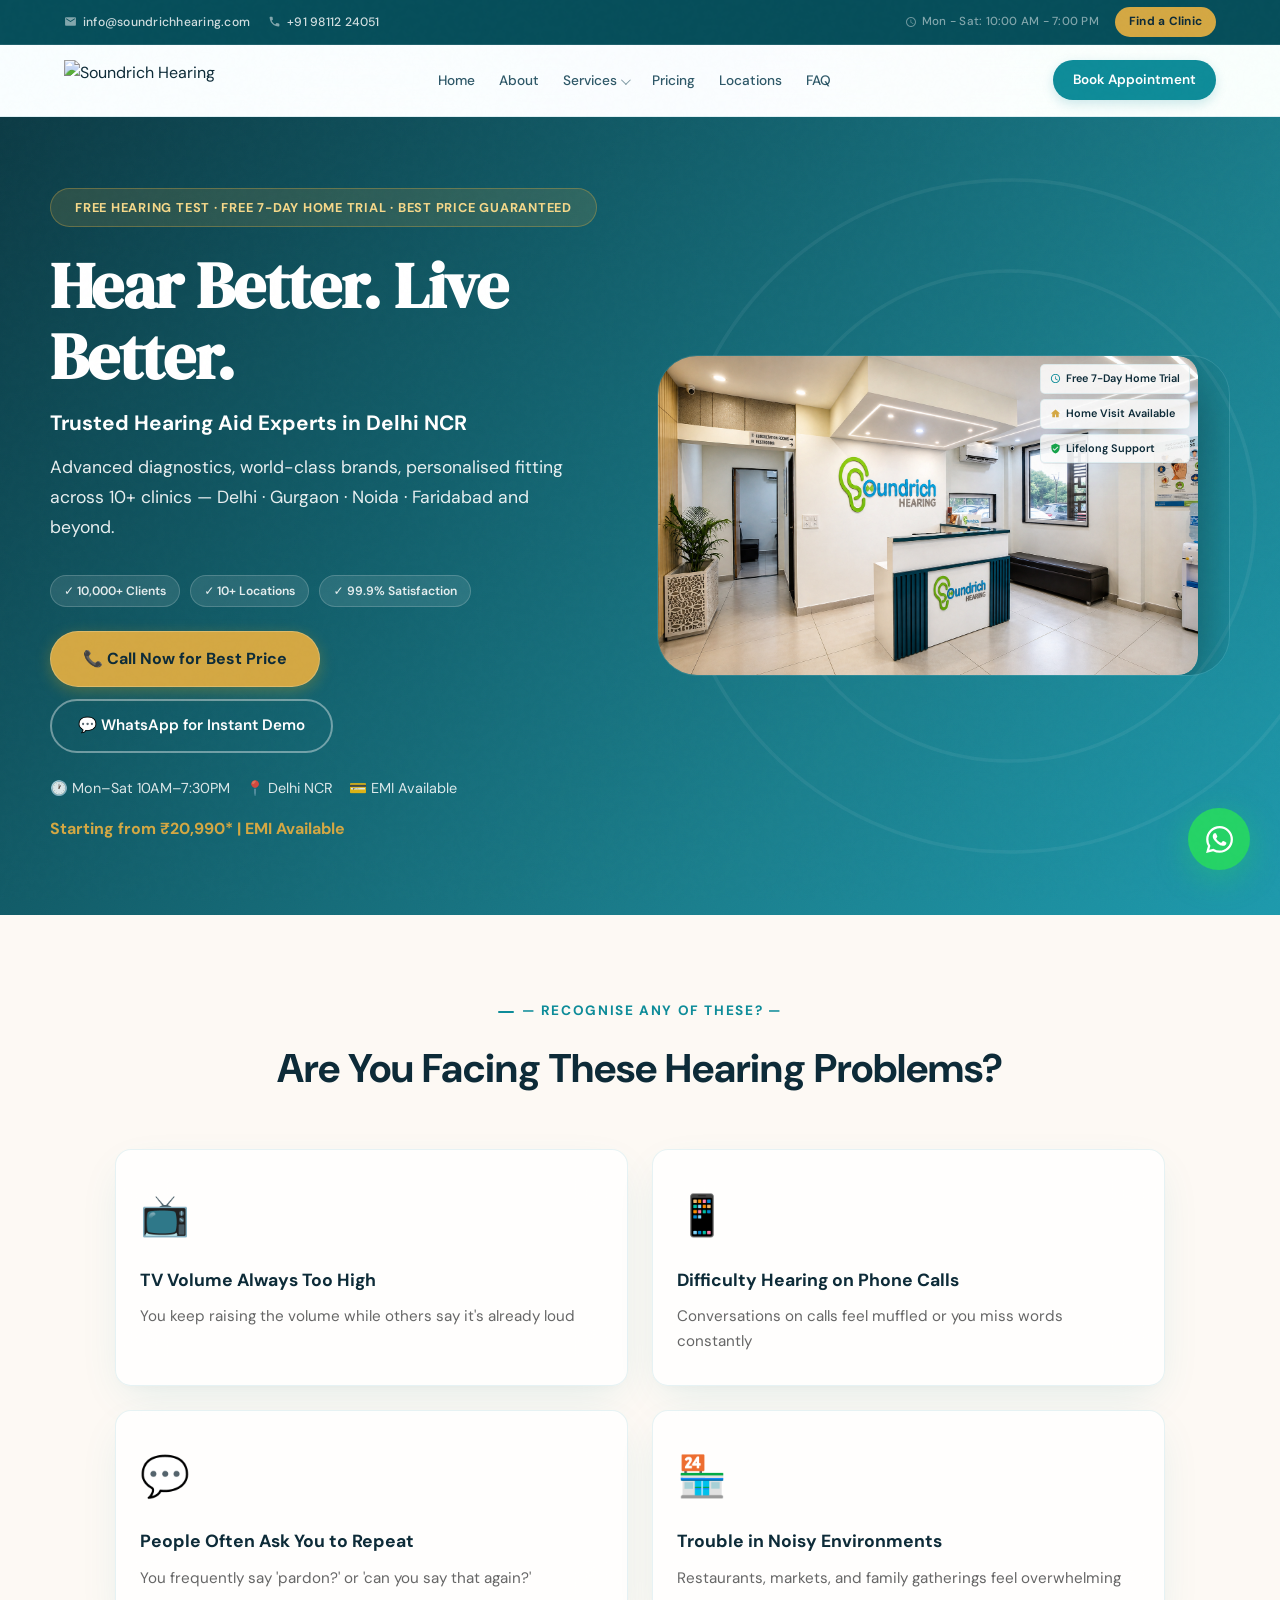
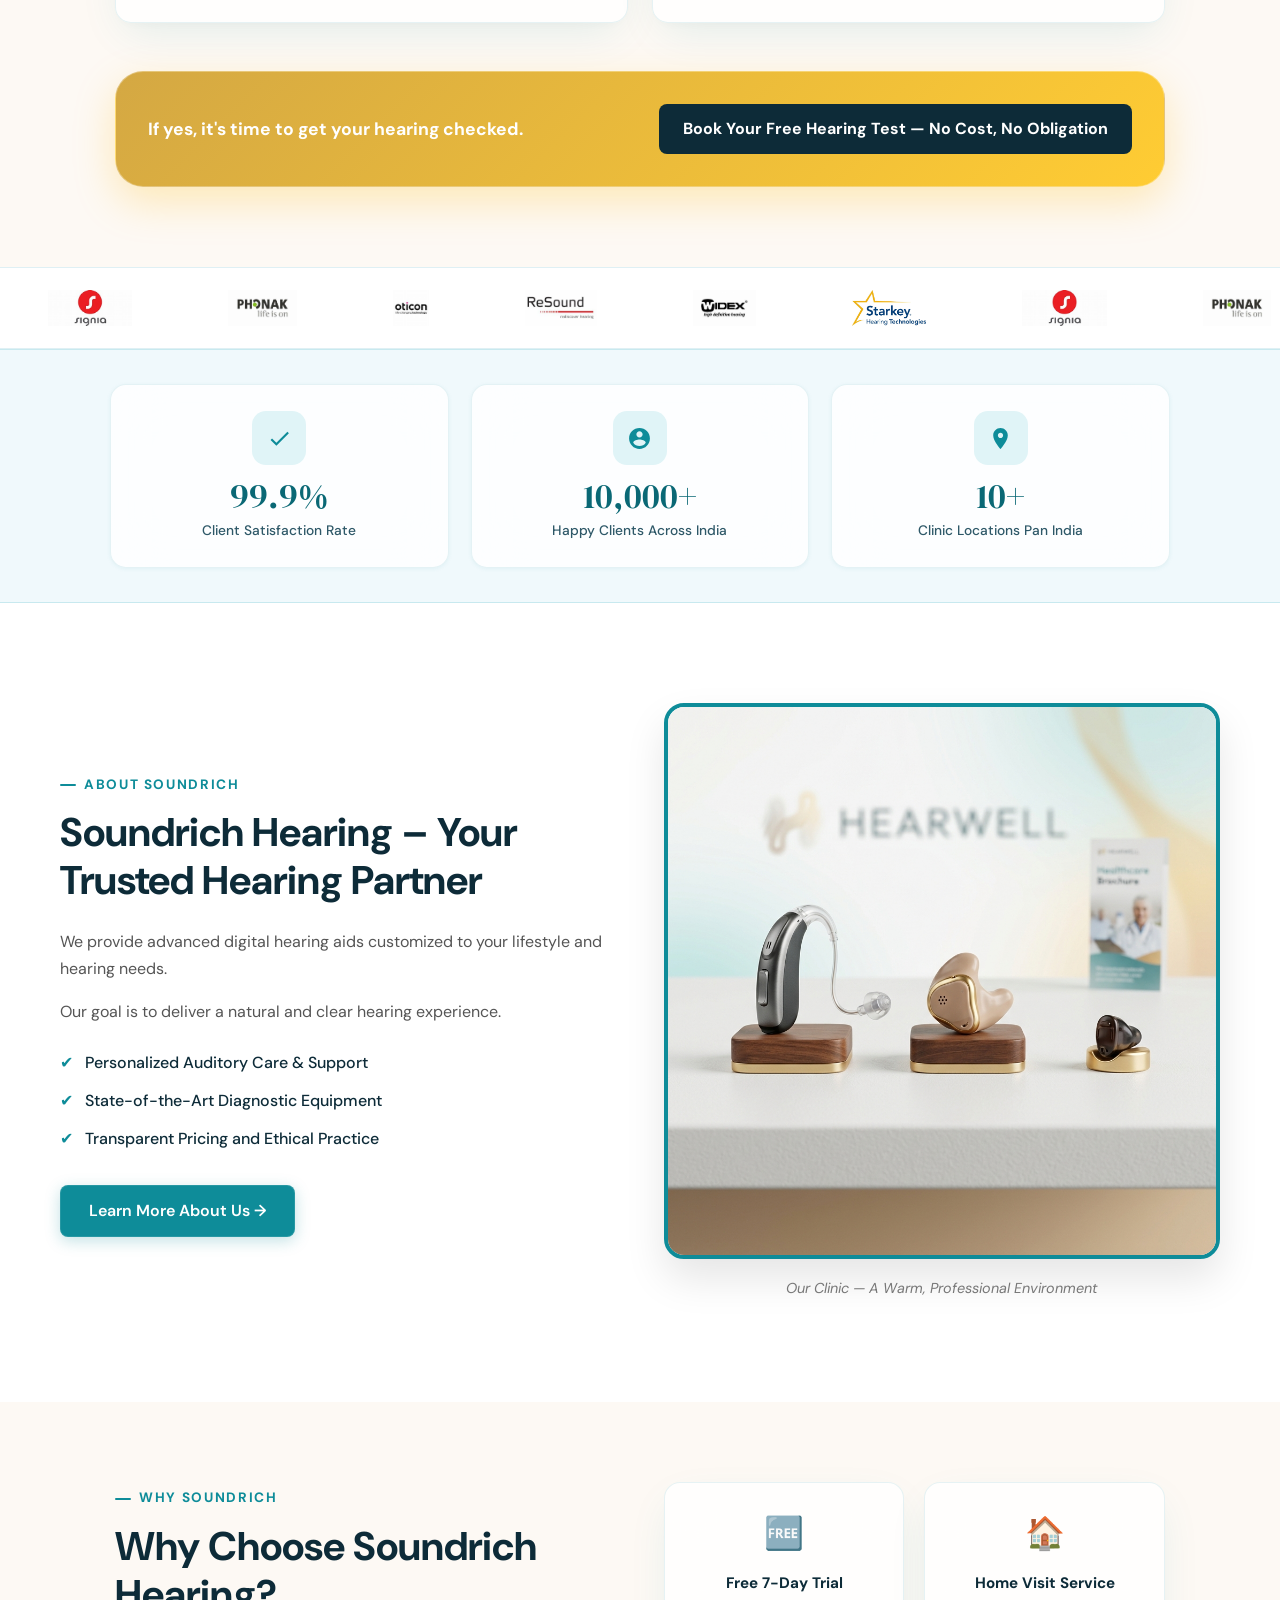
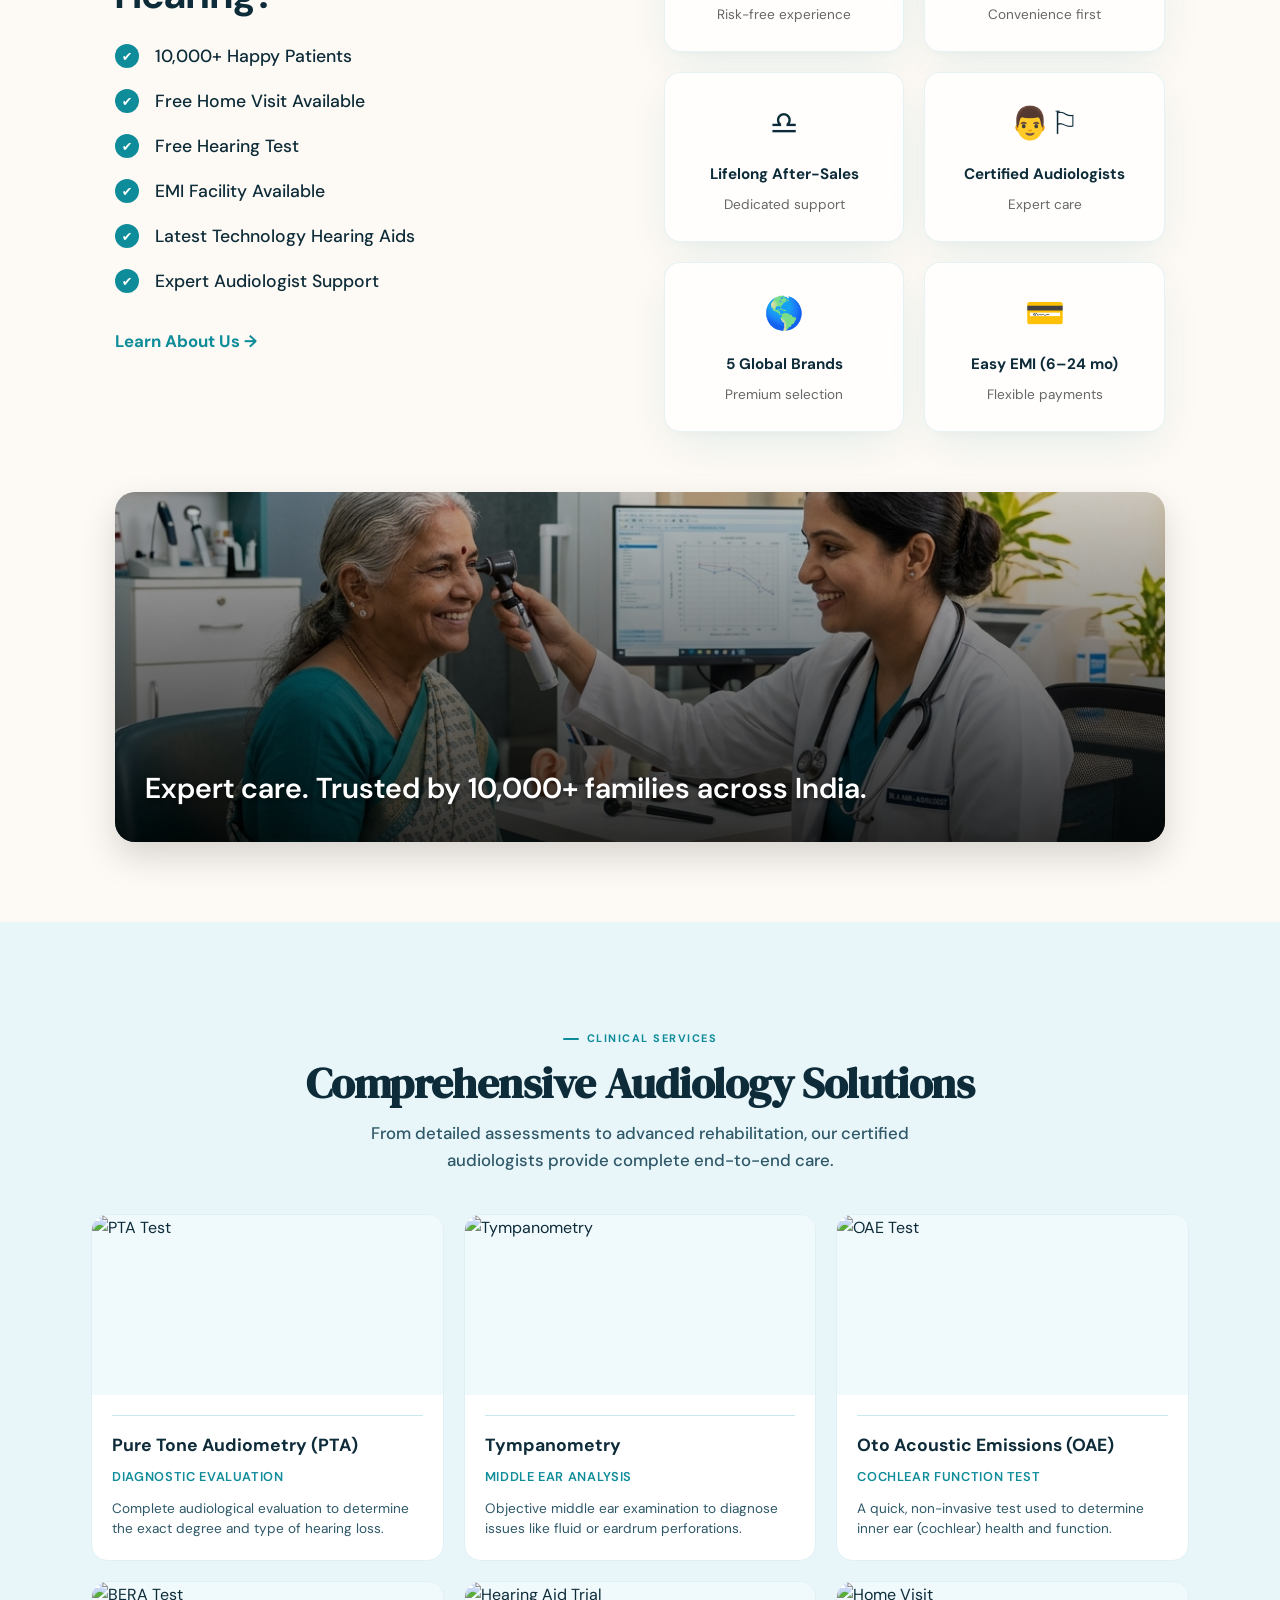
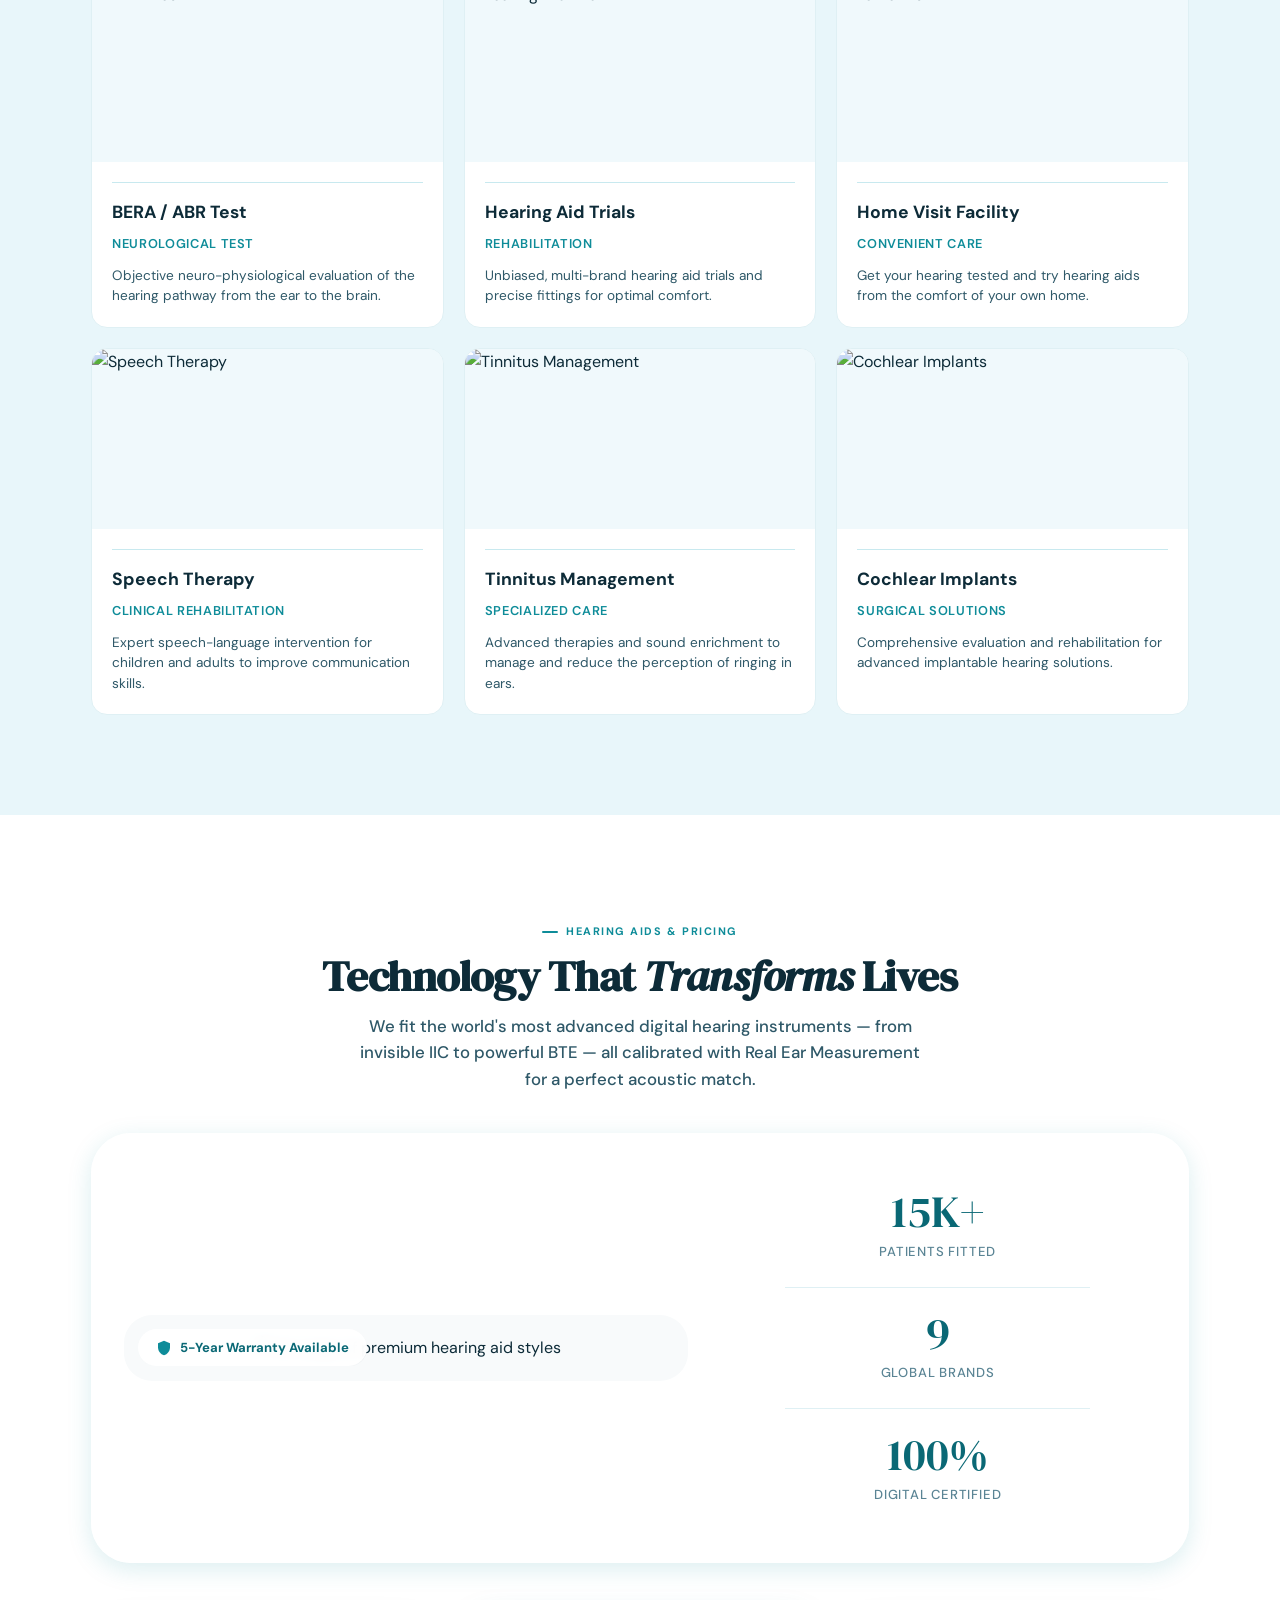
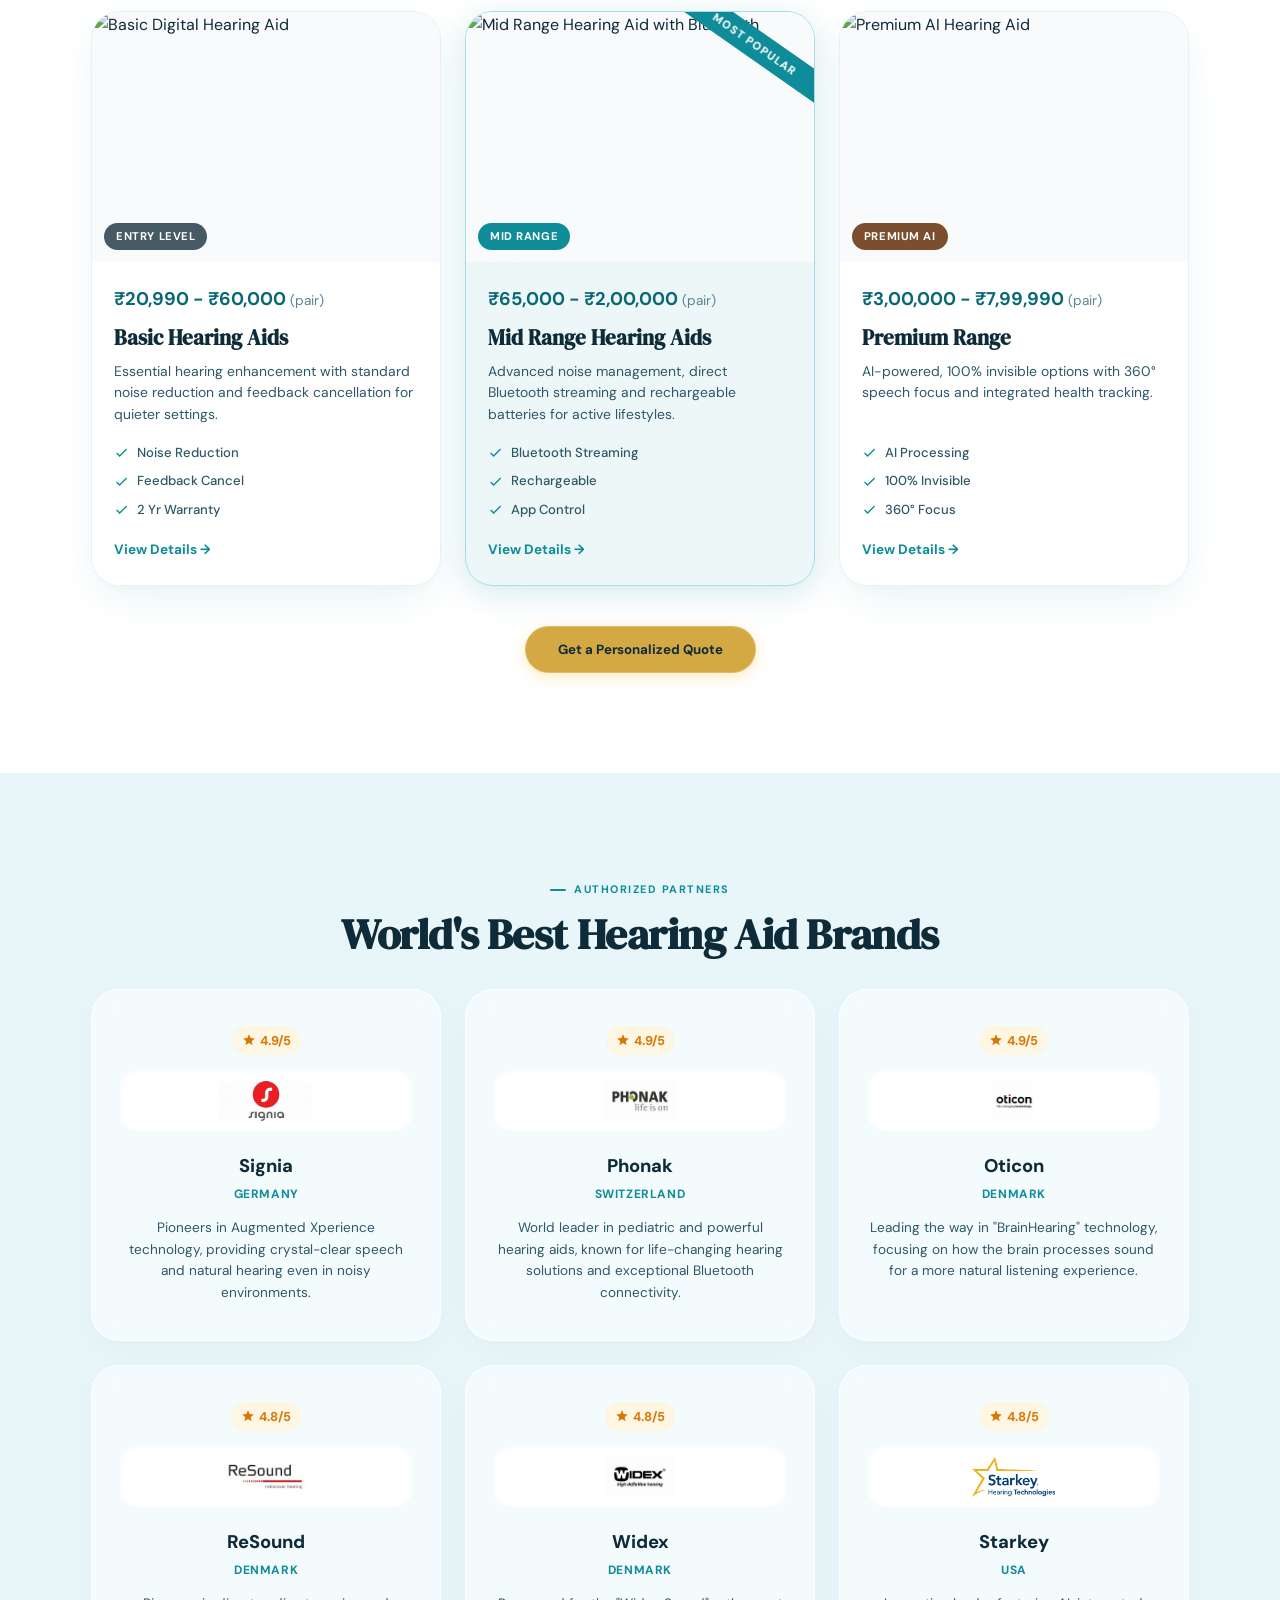
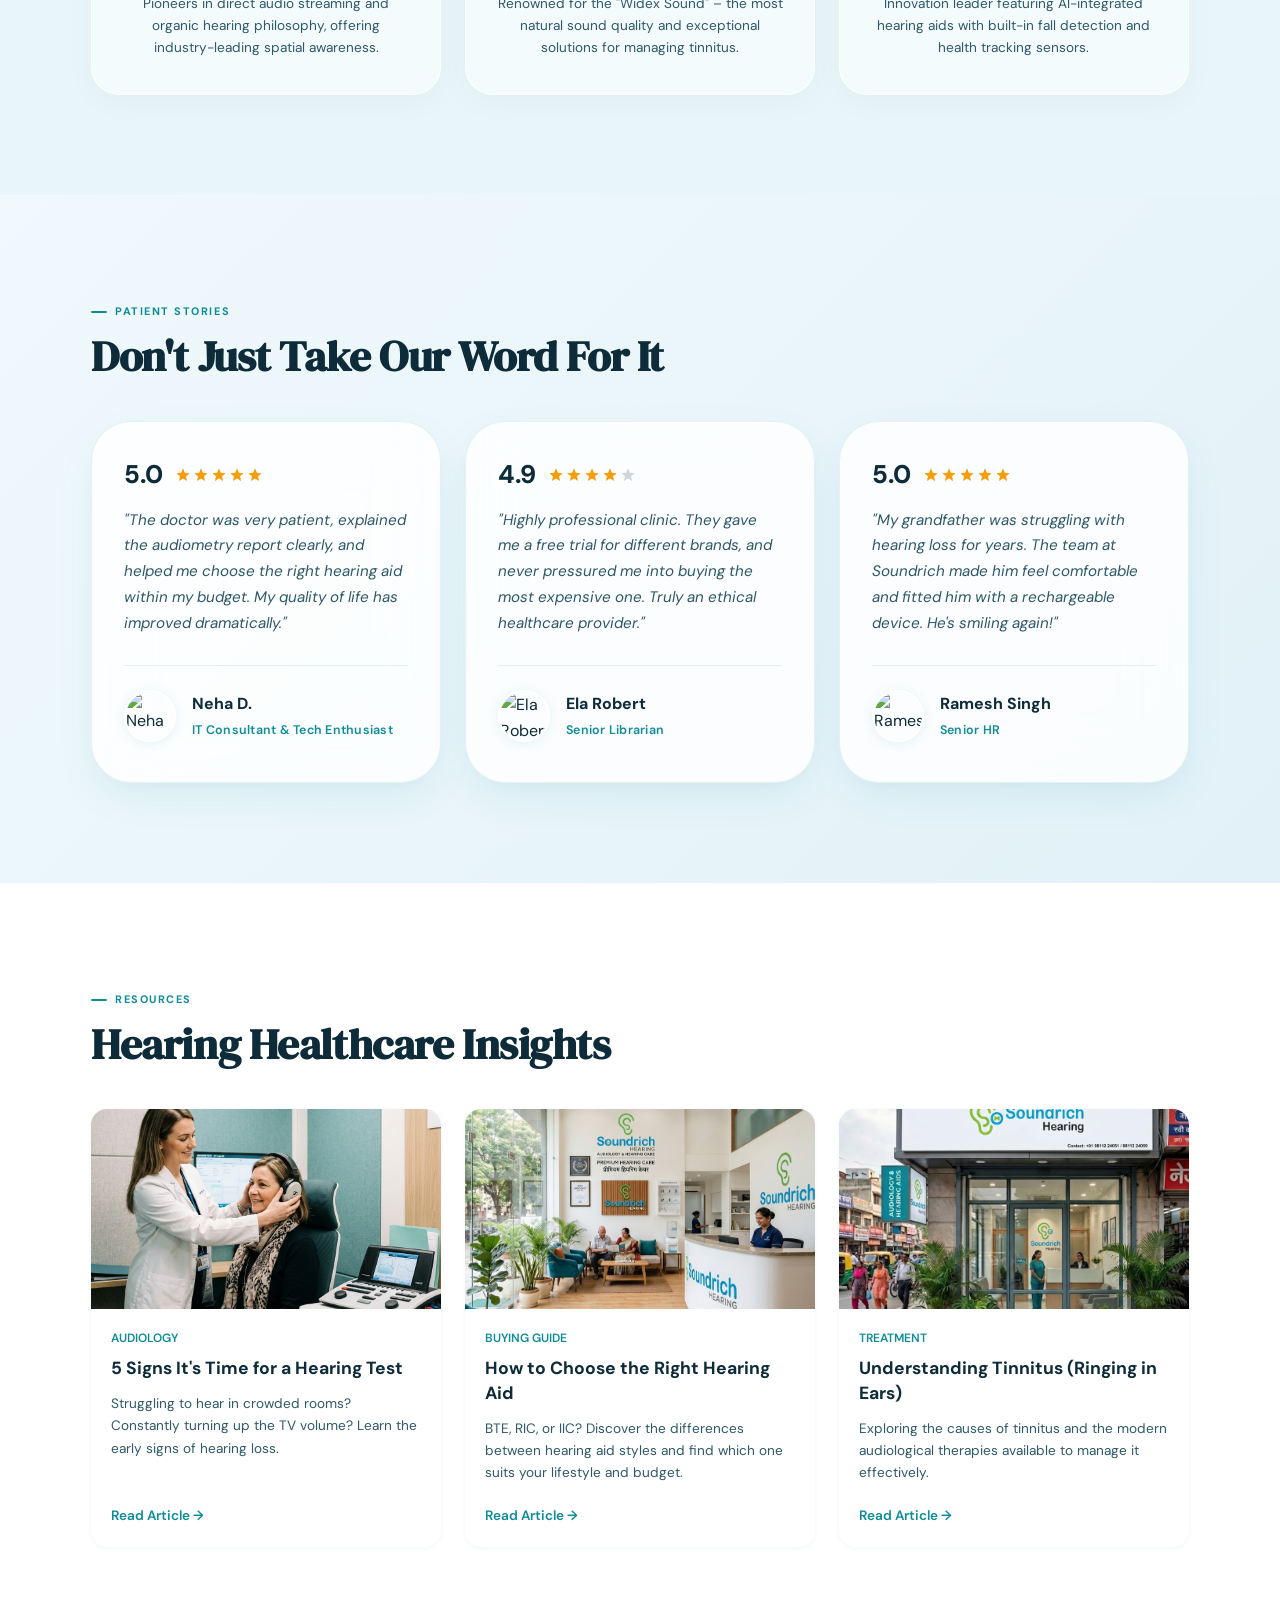
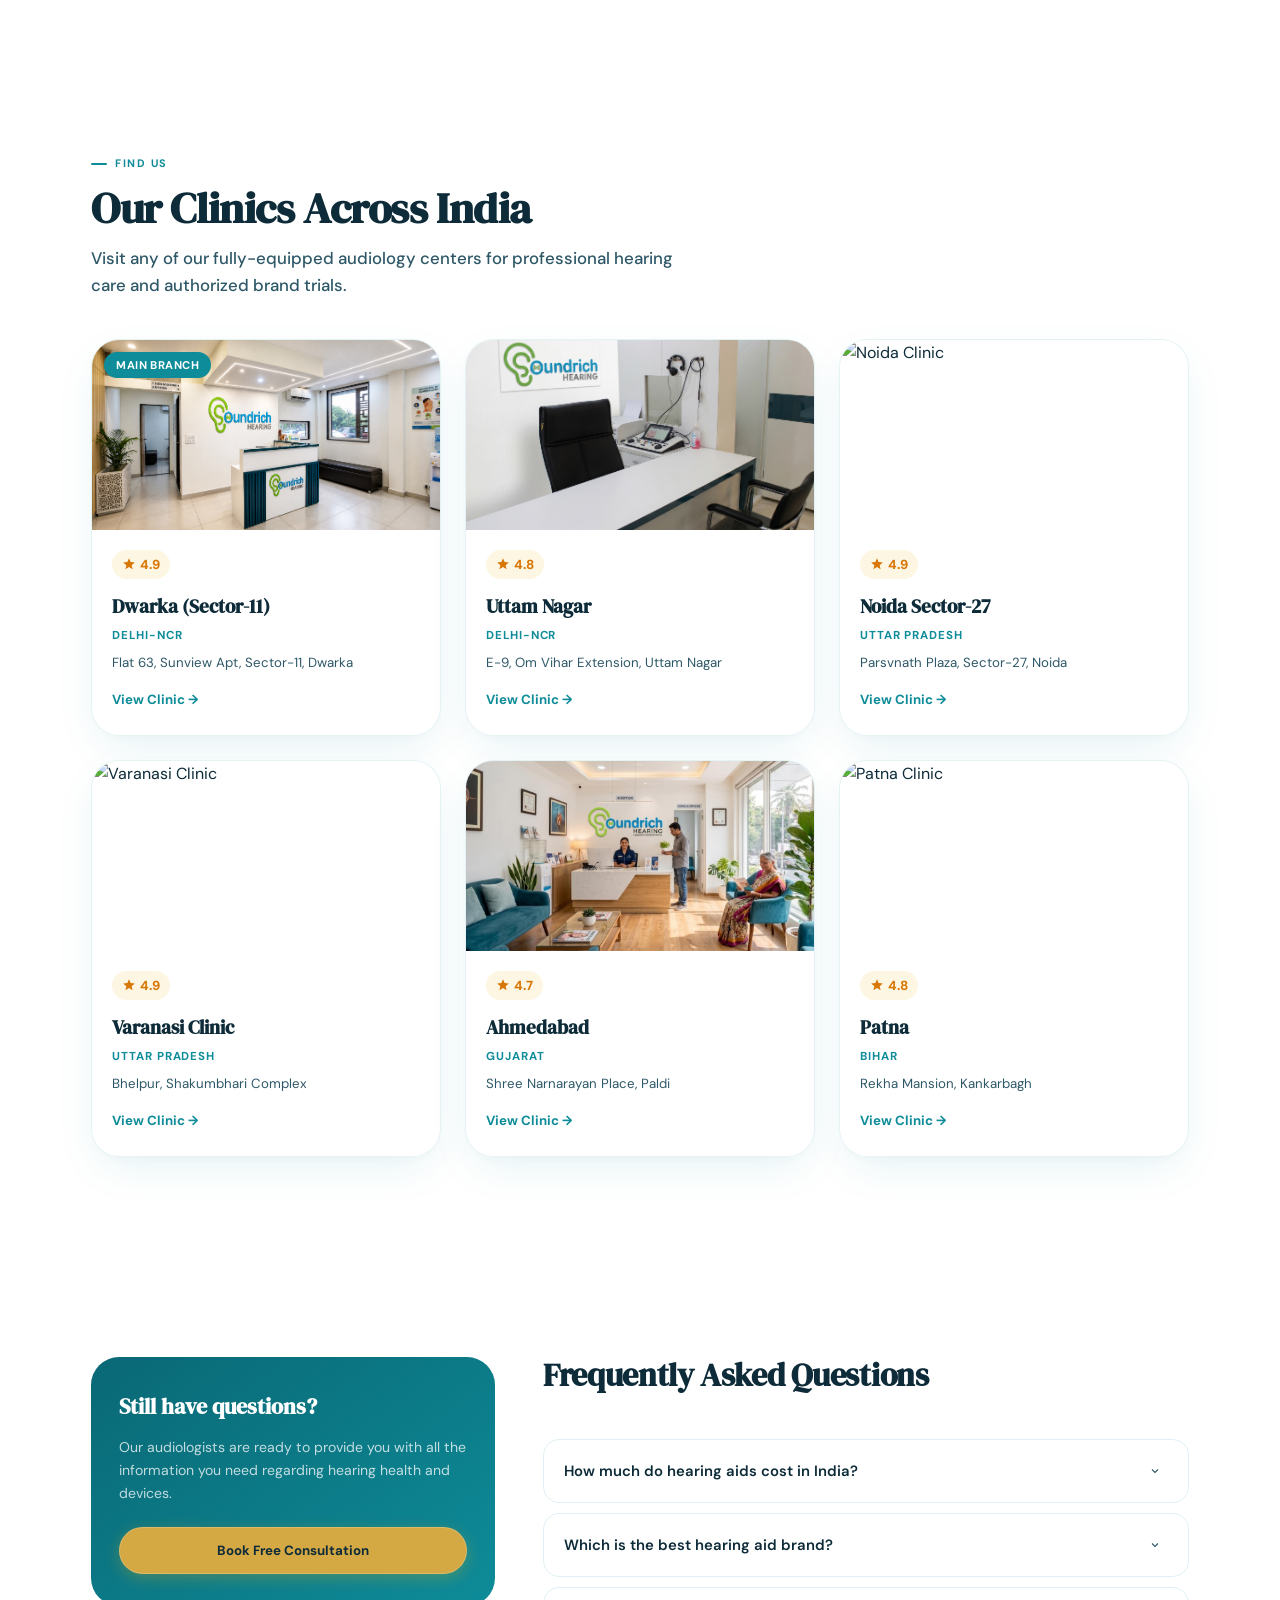
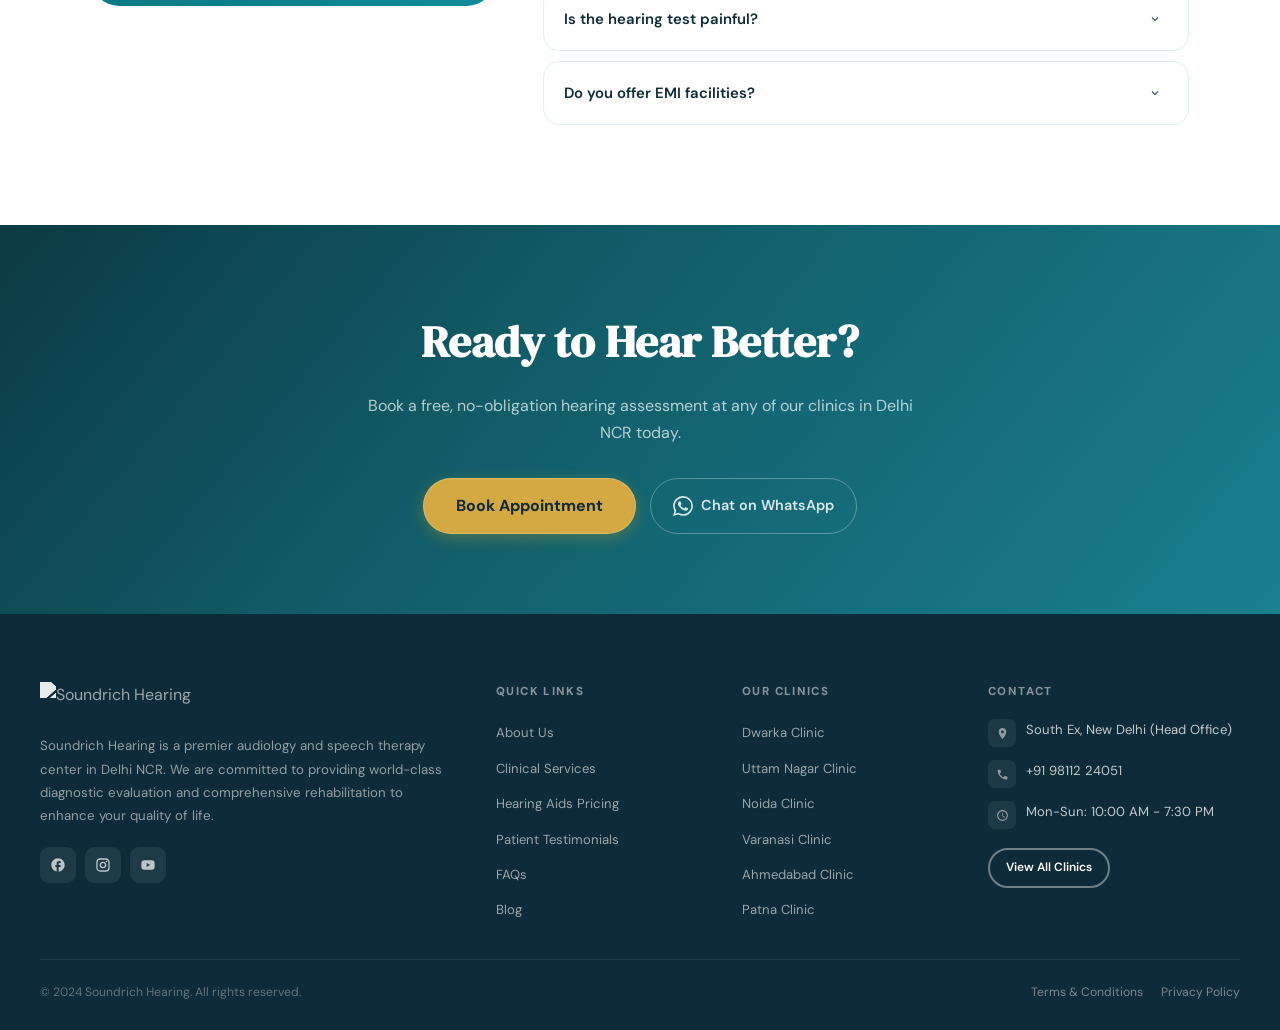
==== commit 85caf796: "Remove aggressive banner shadows and increase hero image proportion" ====
--- a/index.html
+++ b/index.html
@@ -161,7 +161,7 @@
 
       <div class="hero-visual reveal reveal-d2 hero-float-zoom">
         <div class="hero-img-wrap" style="position: relative; width: 100%; border-radius: 20px; z-index: 1;">
-          <img src="images/office-1.png" alt="Soundrich Hearing Clinic Reception" style="width: 100%; height: auto; border-radius: 20px; box-shadow: 0 20px 40px rgba(0,0,0,0.2);" loading="eager" fetchpriority="high">
+          <img src="images/office-1.png" alt="Soundrich Hearing Clinic Reception" style="width: 100%; height: auto; border-radius: 20px;" loading="eager" fetchpriority="high">
 
           <div class="hero-mini-cards" style="position: absolute; top: 8px; right: 8px; display: flex; flex-direction: column; gap: 5px; z-index: 2;">
             <div class="mini-card" style="background: var(--liquid-bg); color: var(--charcoal); padding: 5px 9px; border-radius: 5px; font-size: 0.68rem; font-weight: 600; box-shadow: var(--sh-premium); display: flex; align-items: center; gap: 5px; border: 1px solid var(--liquid-border); backdrop-filter: var(--liquid-blur);">
--- a/css/style.css
+++ b/css/style.css
@@ -622,8 +622,8 @@
   margin: 0 auto;
   width: 100%;
   display: grid;
-  grid-template-columns: 1.05fr 1fr;
-  gap: 64px;
+  grid-template-columns: 1fr 1.15fr;
+  gap: 60px;
   align-items: center;
   padding: 15px 50px;
 }
@@ -745,12 +745,11 @@
   z-index: 2;
   border-radius: 40px;
   overflow: hidden;
-  box-shadow: 0 25px 70px -20px rgba(0, 0, 0, 0.25), 0 10px 40px -10px rgba(14, 140, 153, 0.15);
+  border: 1px solid rgba(255, 255, 255, 0.1);
   transition: all 0.8s cubic-bezier(0.19, 1, 0.22, 1);
 }
 .hero-float-zoom:hover {
-  transform: translateY(-12px) scale(1.02);
-  box-shadow: 0 45px 100px -30px rgba(0, 0, 0, 0.3), 0 15px 50px -15px rgba(14, 140, 153, 0.25);
+  transform: translateY(-8px) scale(1.01);
 }
 .hero-img-wrap {
   position: relative;
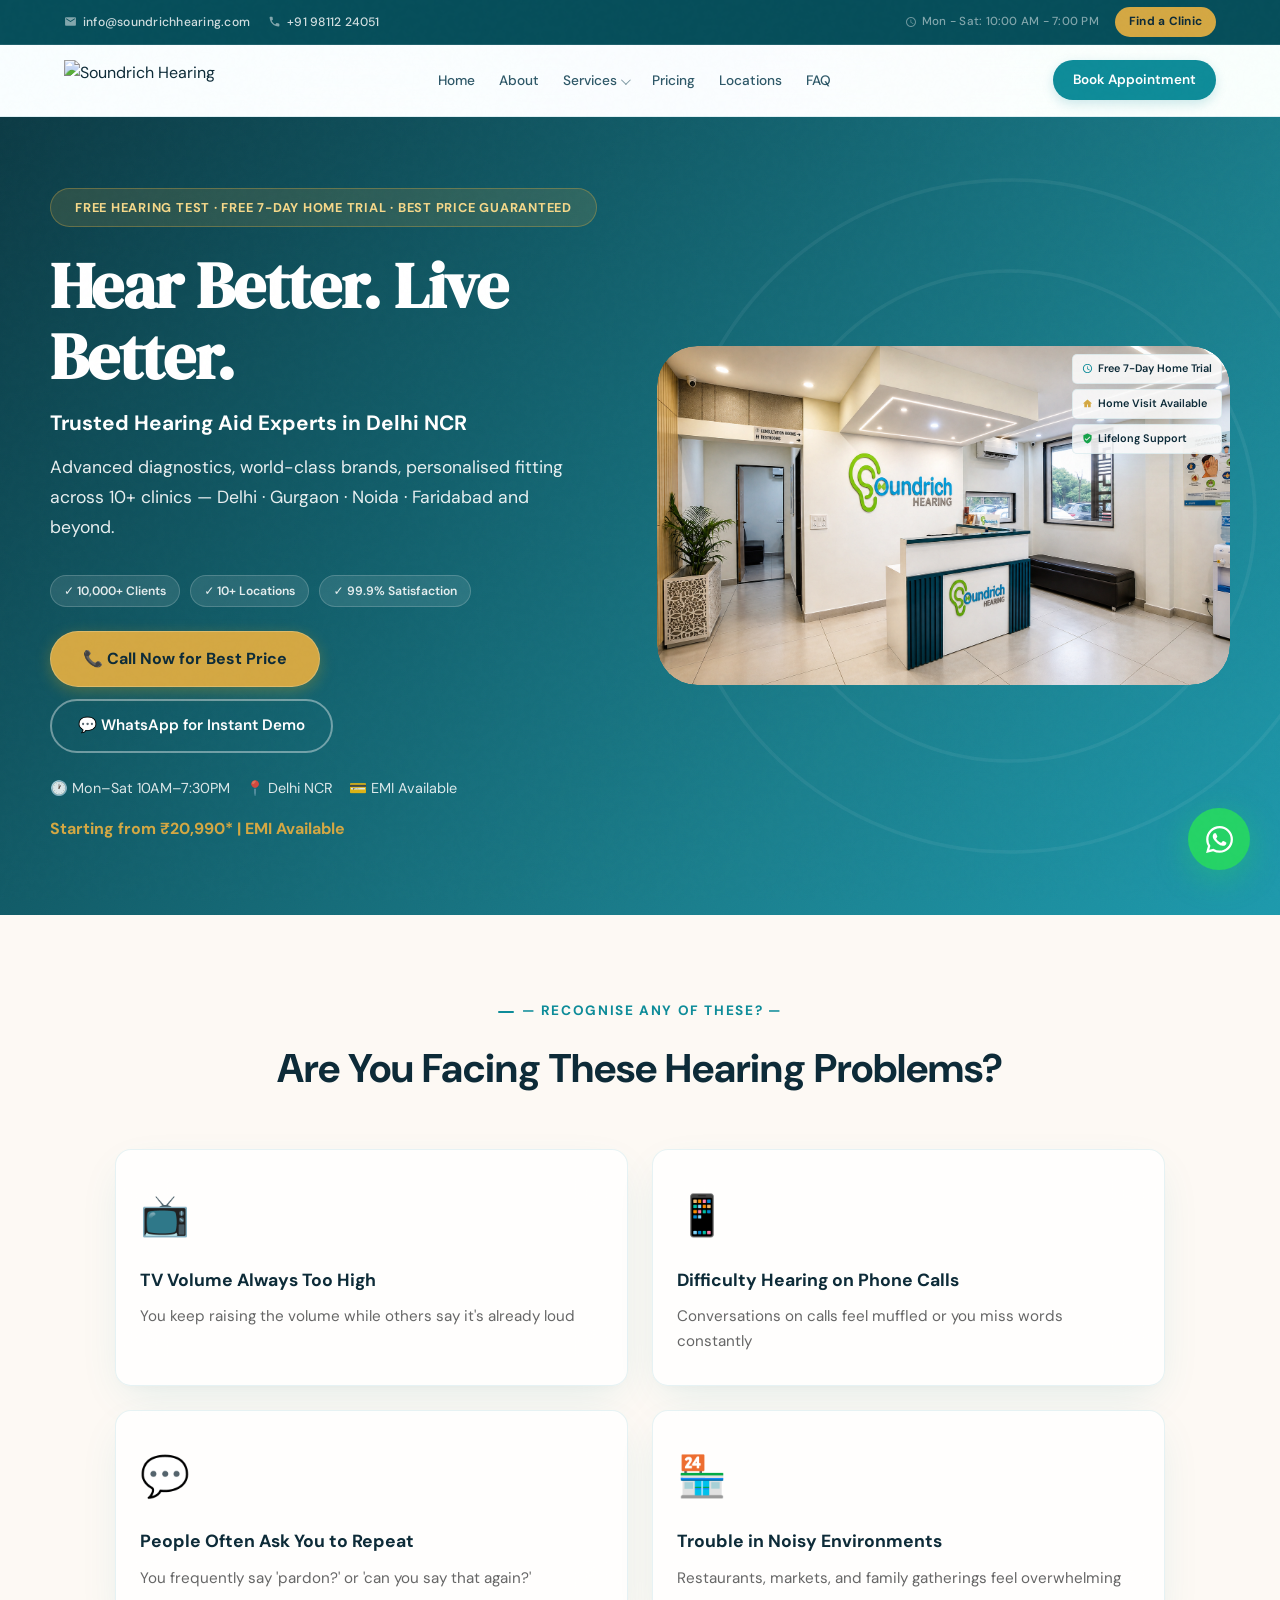
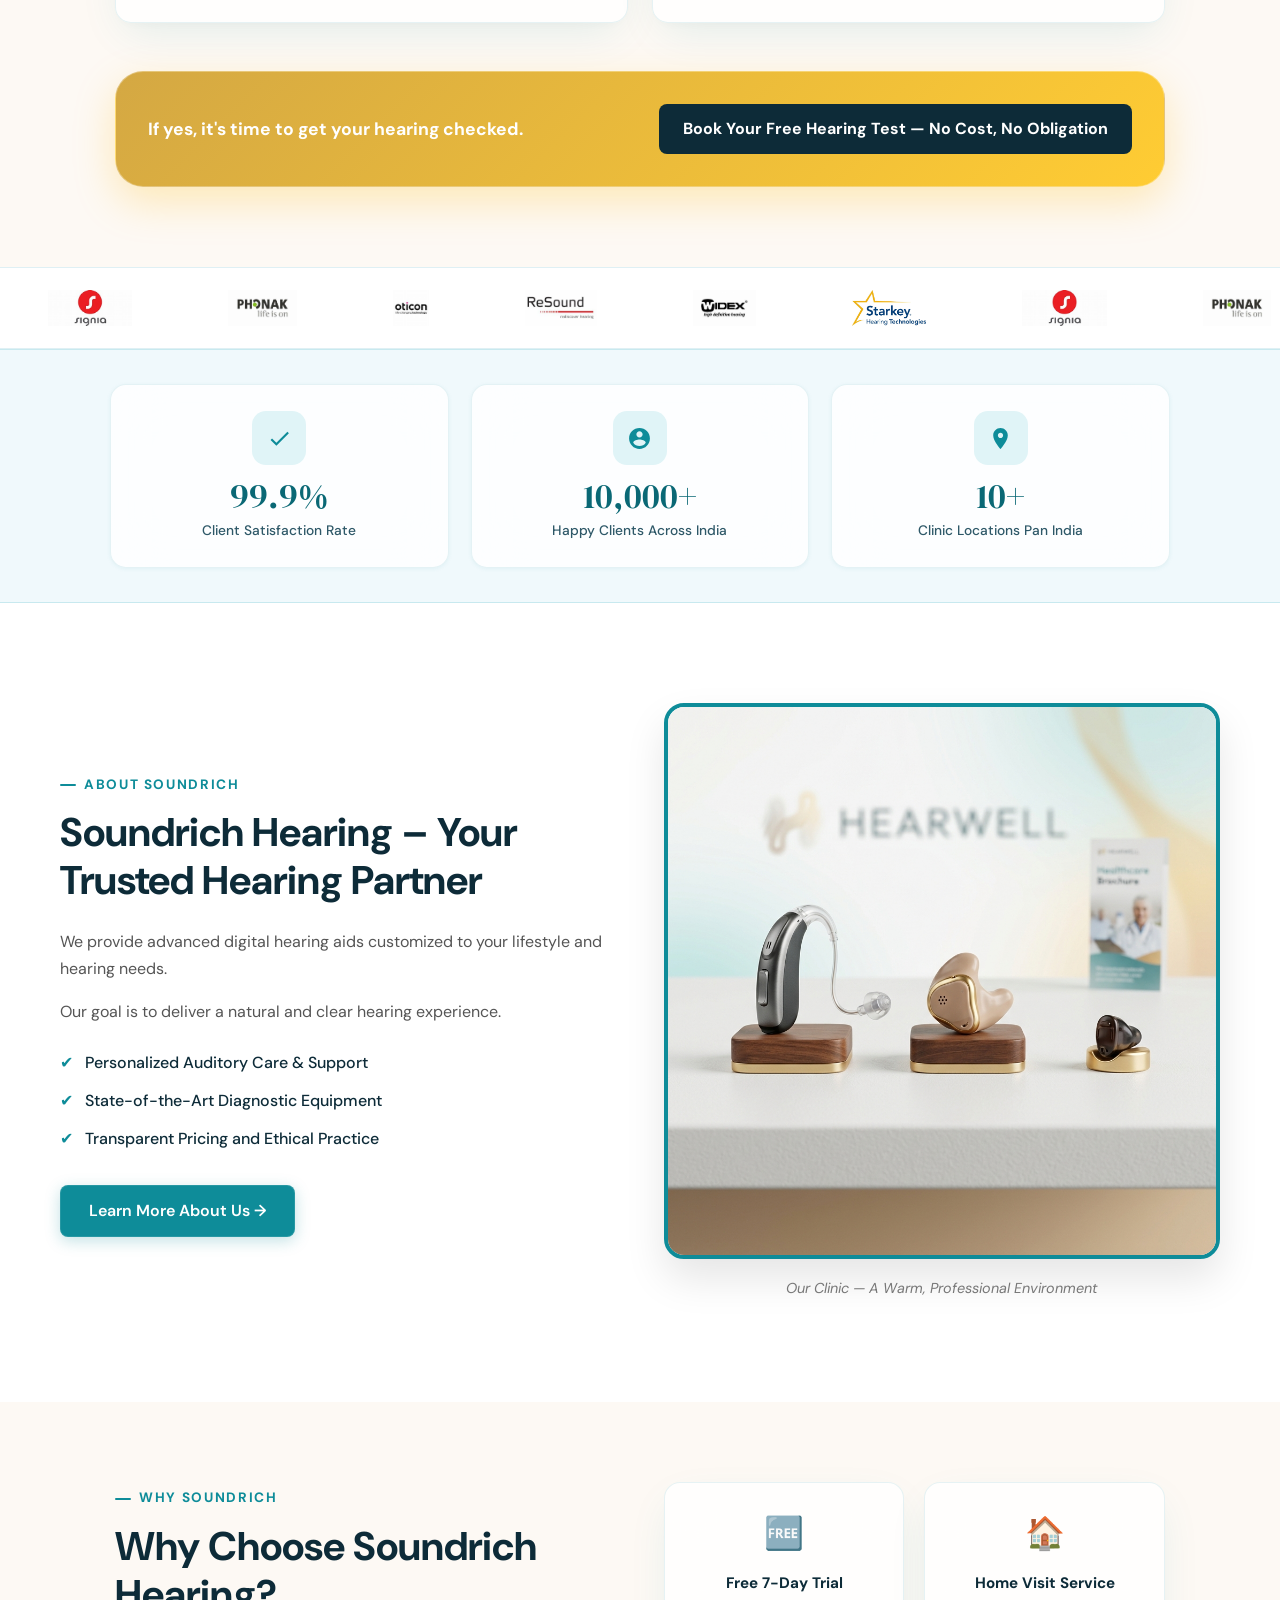
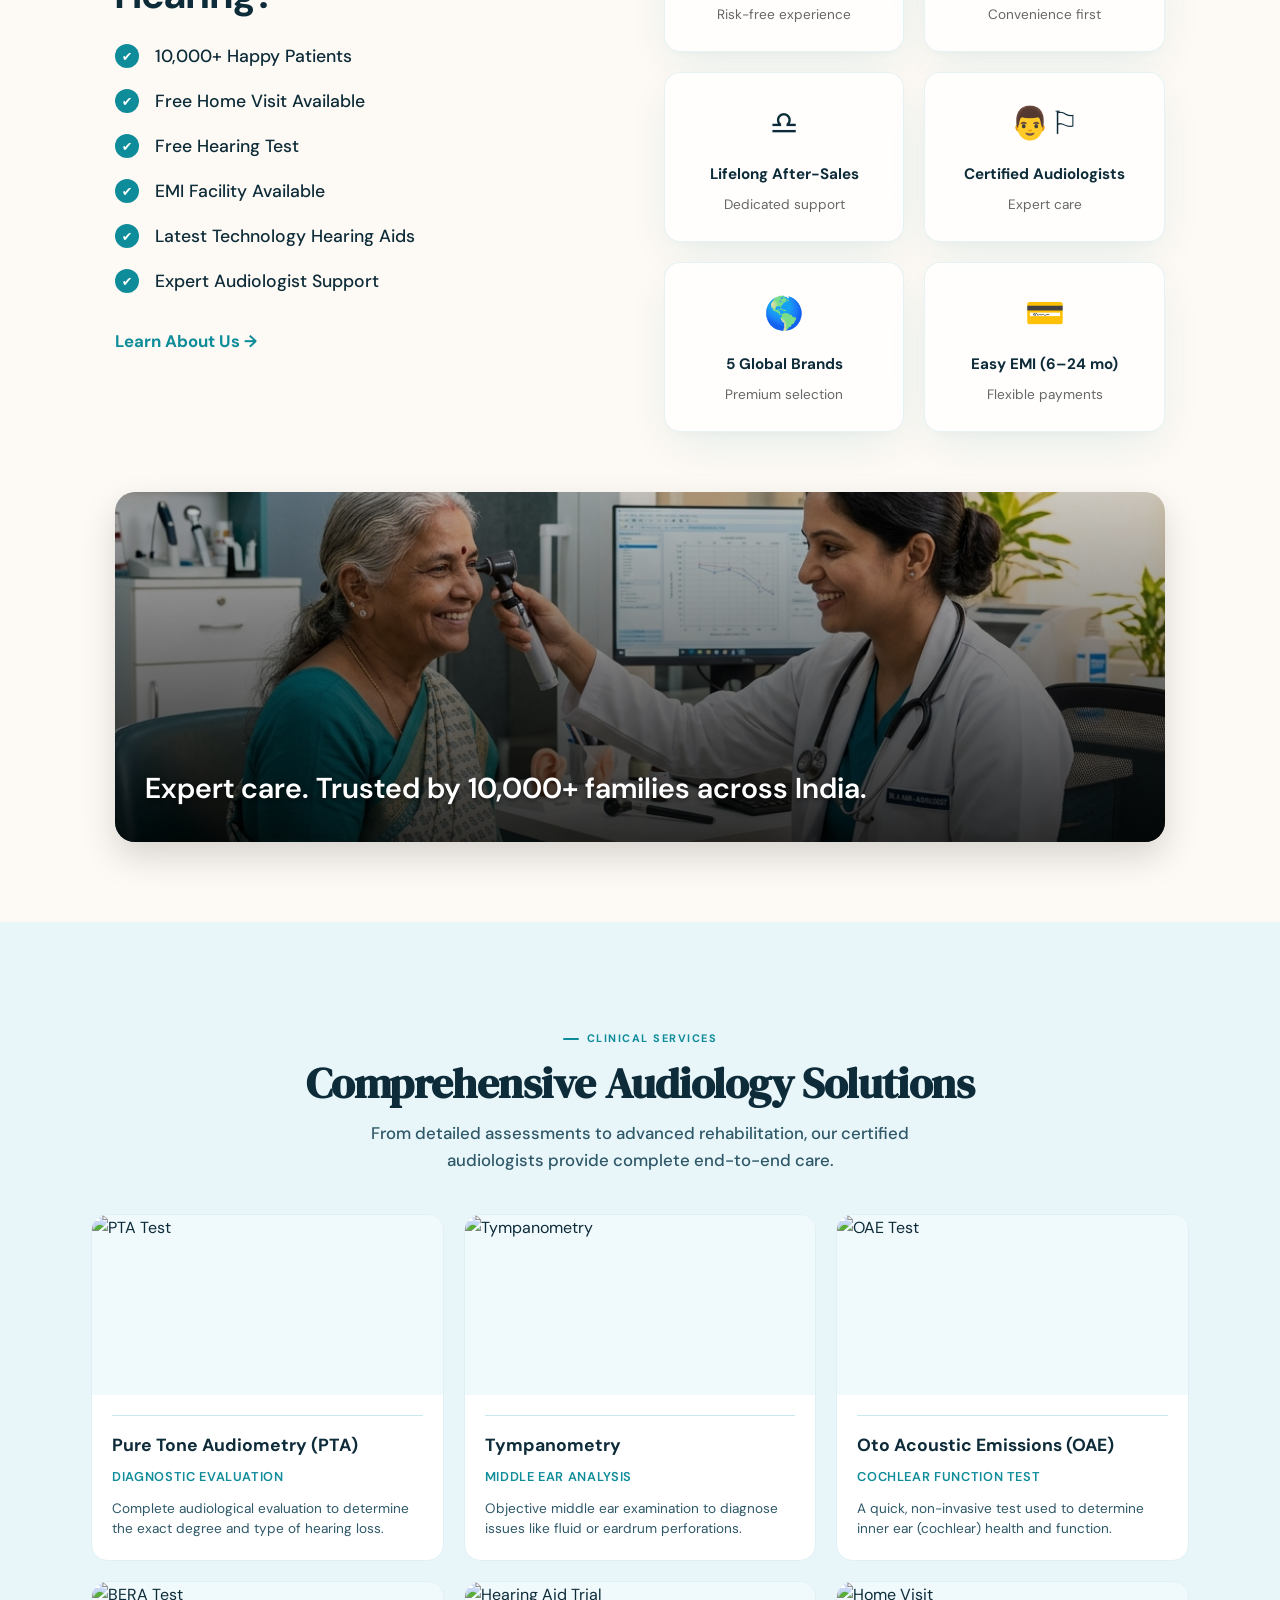
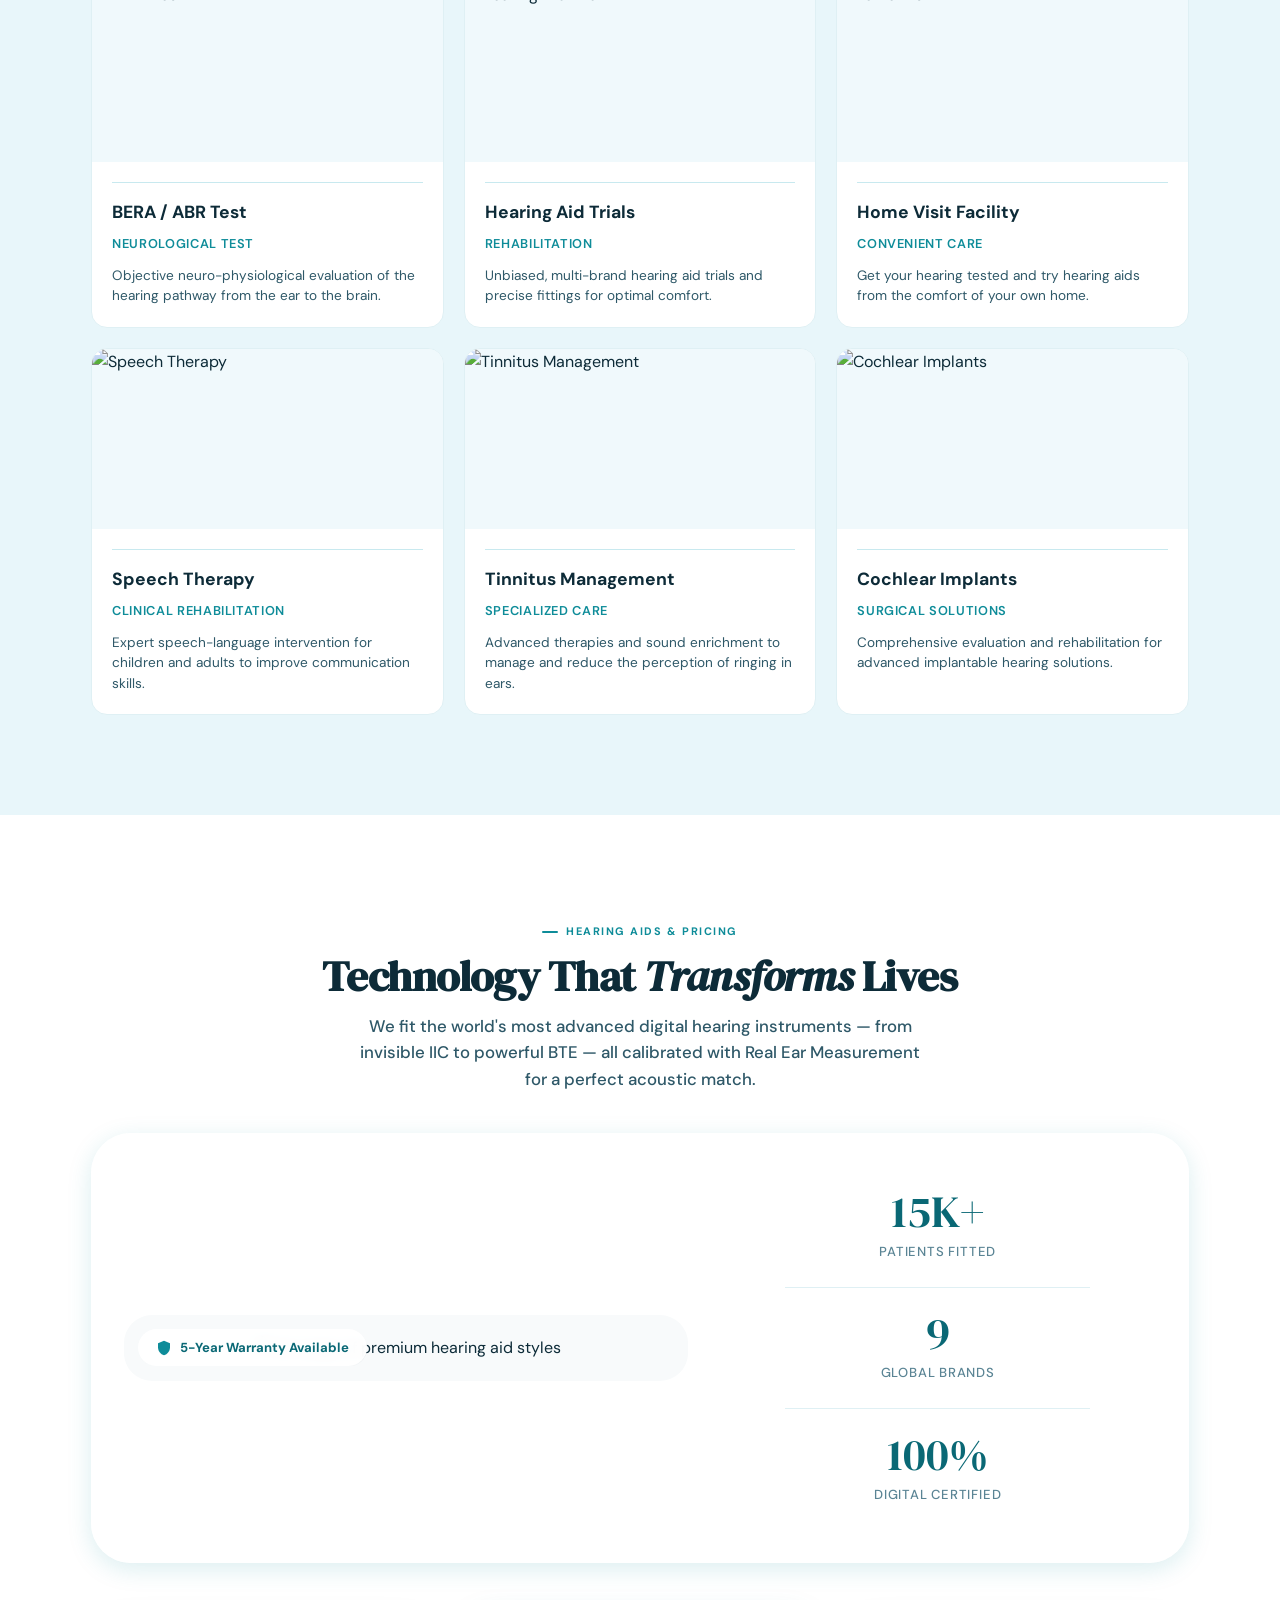
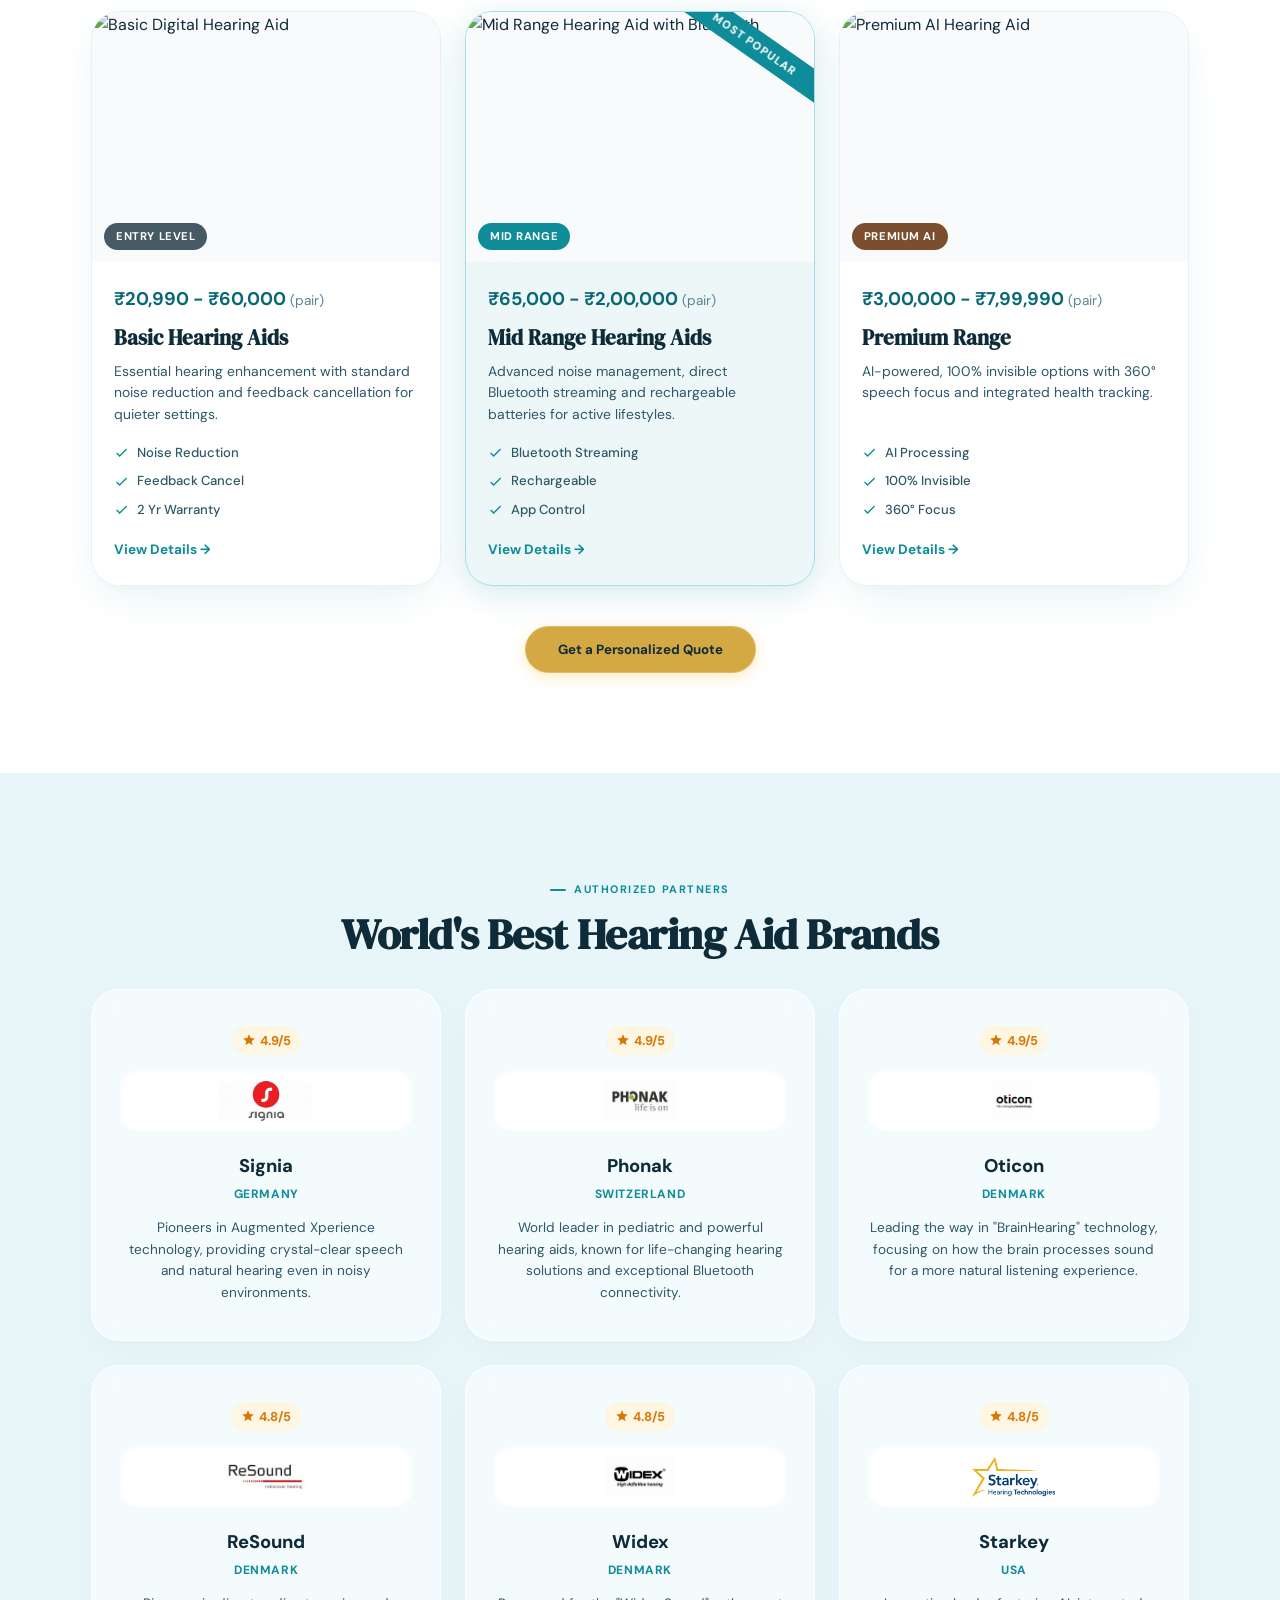
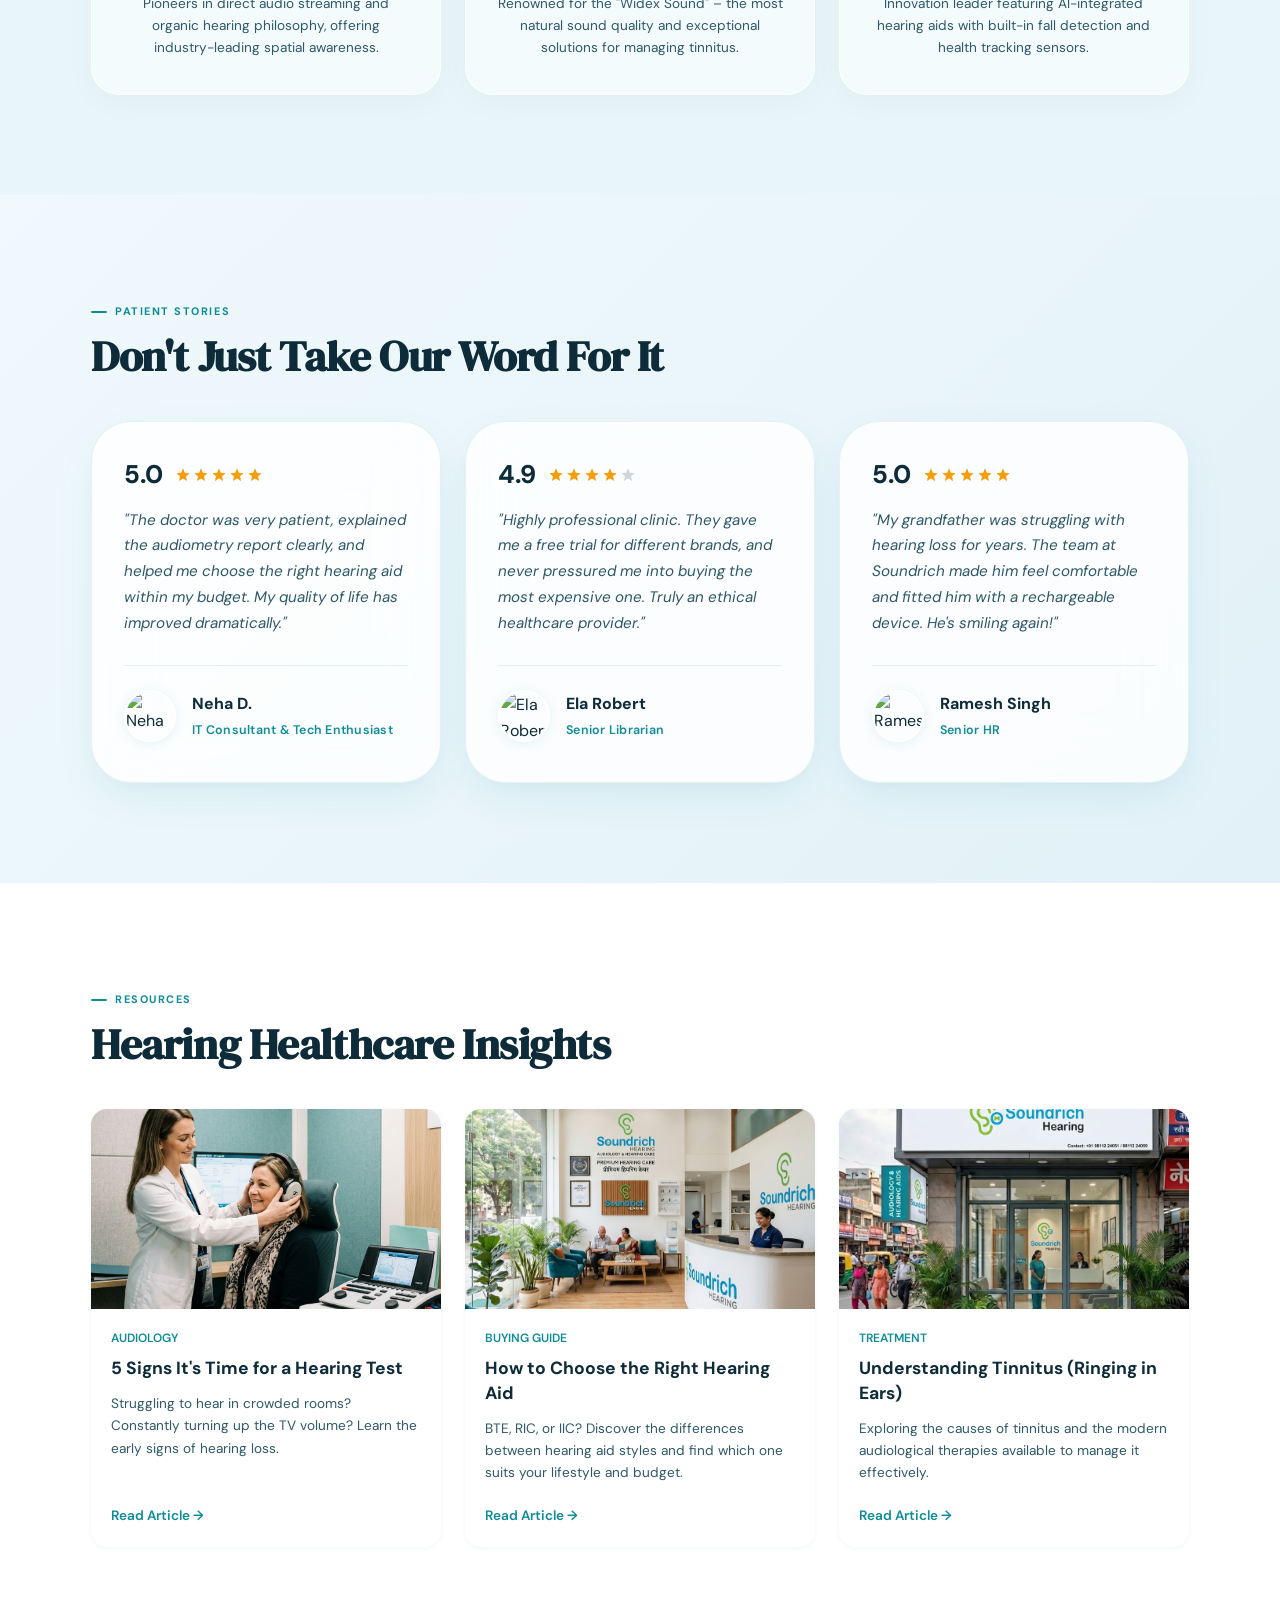
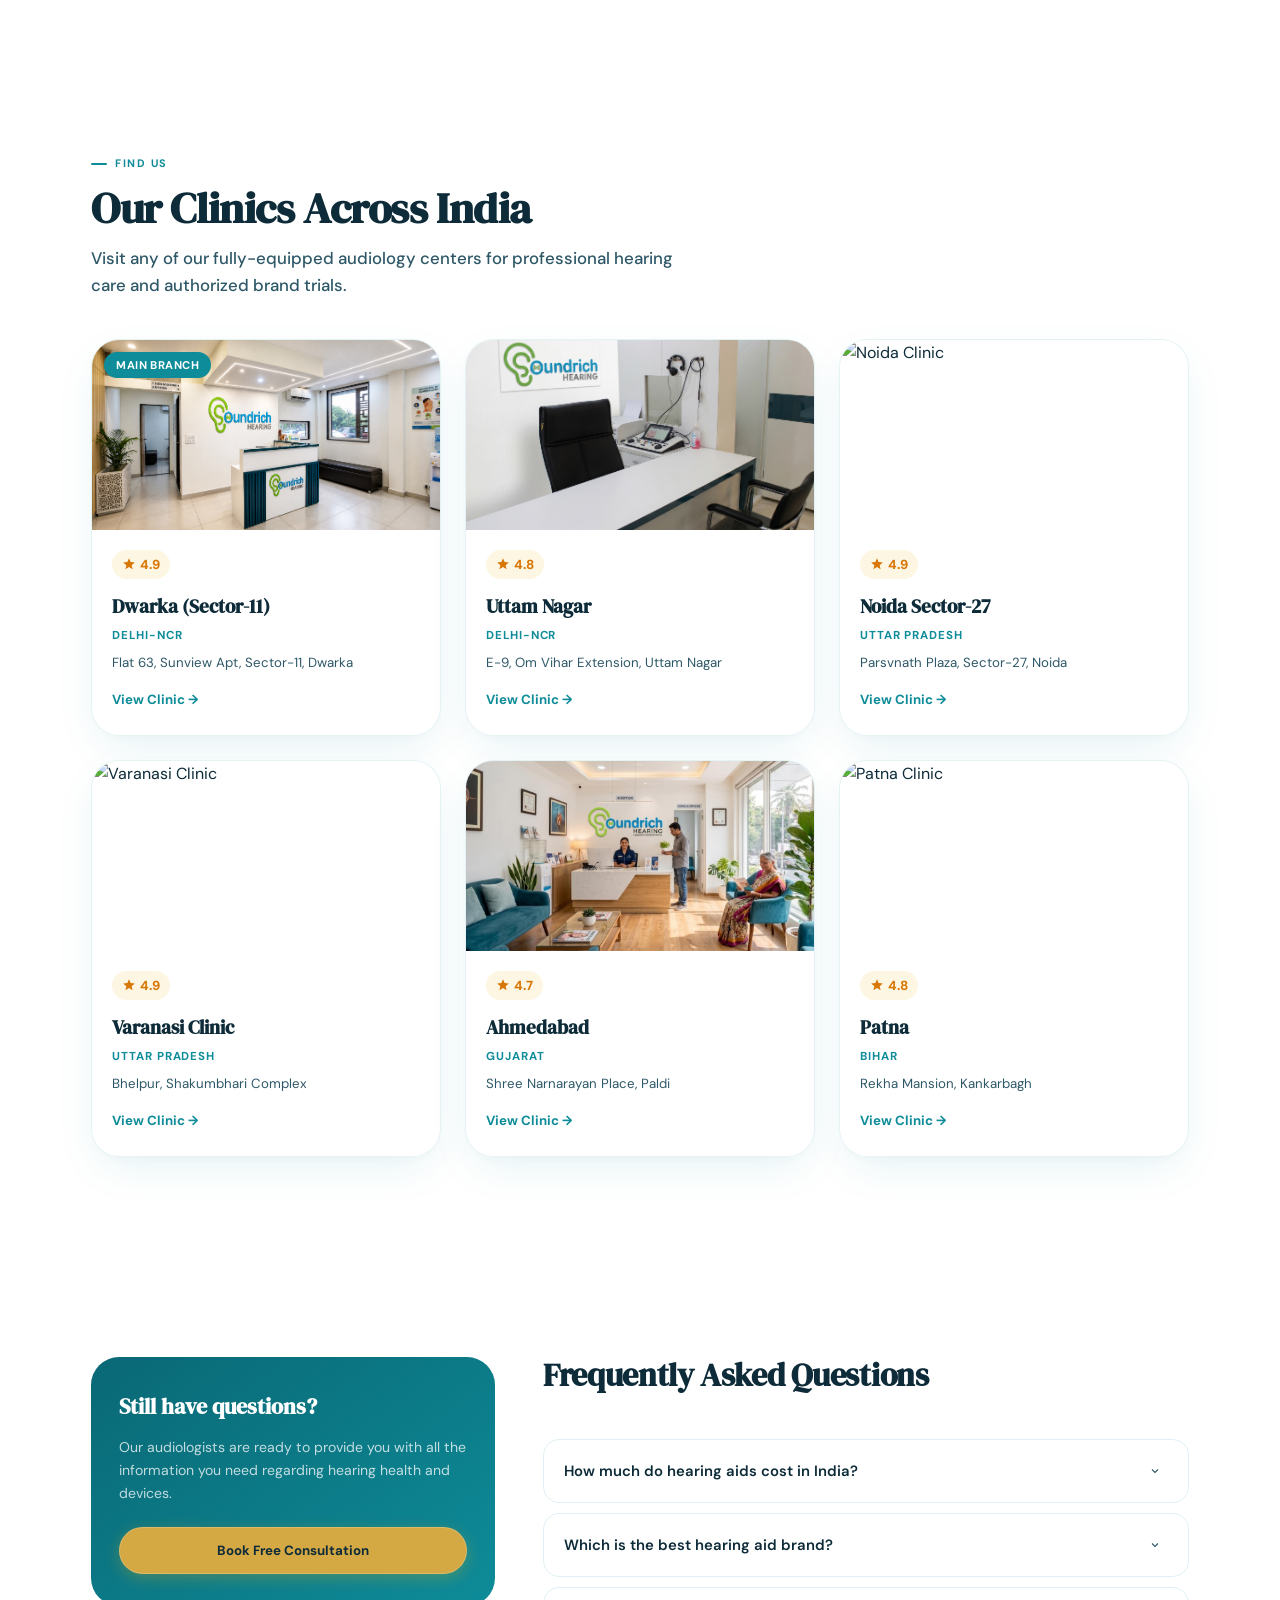
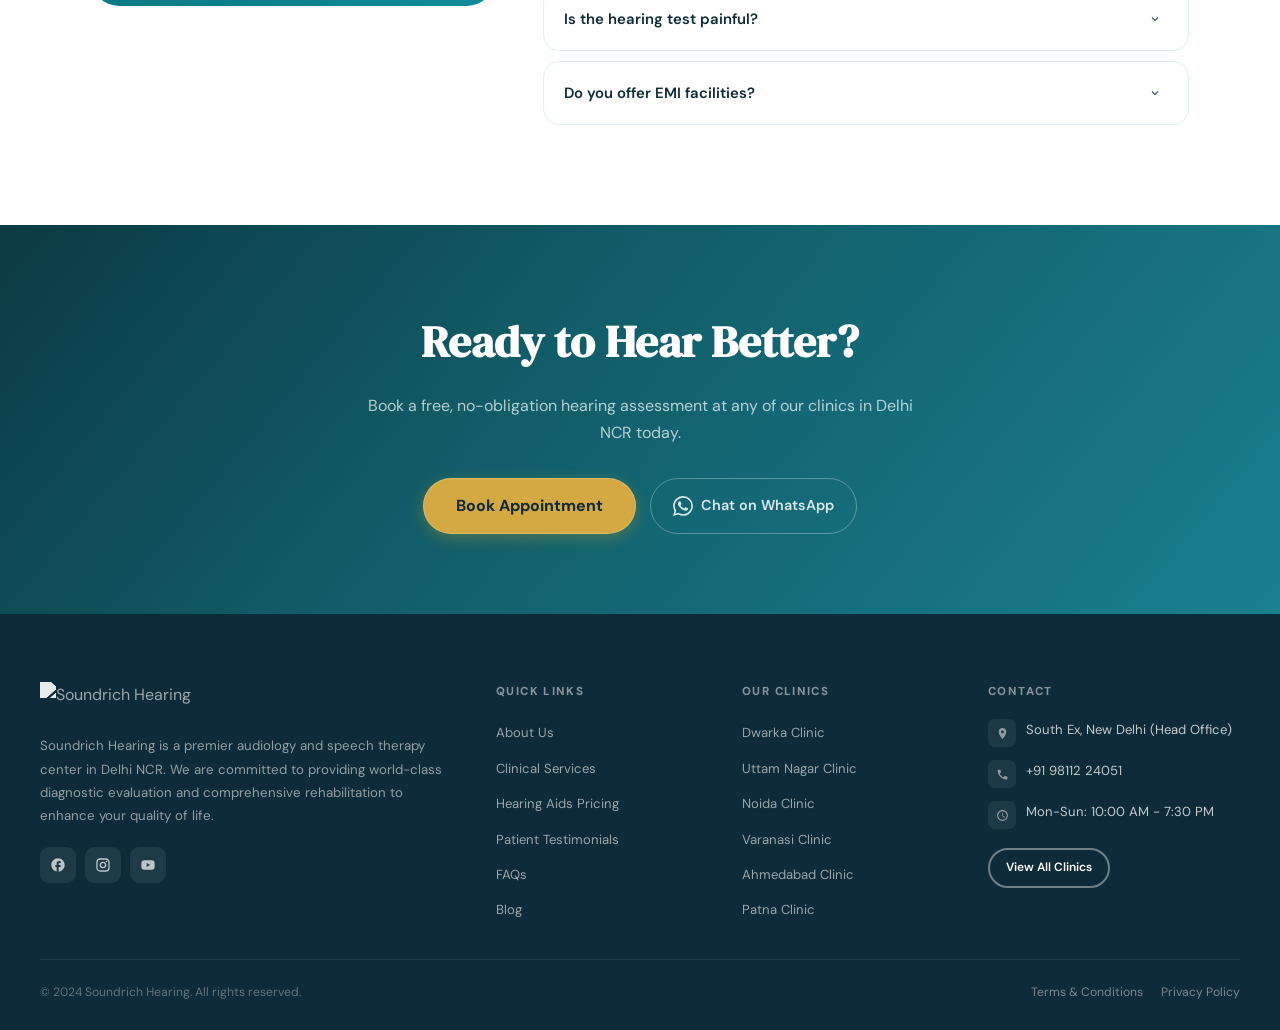
==== commit 903306cb: "Revert hero banner to static state, remove all shadows and hover effects" ====
--- a/index.html
+++ b/index.html
@@ -159,9 +159,9 @@
         </div>
       </div>
 
-      <div class="hero-visual reveal reveal-d2 hero-float-zoom">
-        <div class="hero-img-wrap" style="position: relative; width: 100%; border-radius: 20px; z-index: 1;">
-          <img src="images/office-1.png" alt="Soundrich Hearing Clinic Reception" style="width: 100%; height: auto; border-radius: 20px;" loading="eager" fetchpriority="high">
+      <div class="hero-visual reveal reveal-d2">
+        <div class="hero-img-wrap">
+          <img src="images/office-1.png" alt="Soundrich Hearing Clinic Reception" style="width: 100%; height: auto; border-radius: inherit;" loading="eager" fetchpriority="high">
 
           <div class="hero-mini-cards" style="position: absolute; top: 8px; right: 8px; display: flex; flex-direction: column; gap: 5px; z-index: 2;">
             <div class="mini-card" style="background: var(--liquid-bg); color: var(--charcoal); padding: 5px 9px; border-radius: 5px; font-size: 0.68rem; font-weight: 600; box-shadow: var(--sh-premium); display: flex; align-items: center; gap: 5px; border: 1px solid var(--liquid-border); backdrop-filter: var(--liquid-blur);">
--- a/css/style.css
+++ b/css/style.css
@@ -740,28 +740,18 @@
   flex-shrink: 0;
 }
 .hero-qi strong { color: rgba(255, 255, 255, 0.85); }
-.hero-float-zoom {
+.hero-visual {
   position: relative;
   z-index: 2;
-  border-radius: 40px;
+  width: 100%;
+  border-radius: var(--r-xl);
   overflow: hidden;
-  border: 1px solid rgba(255, 255, 255, 0.1);
-  transition: all 0.8s cubic-bezier(0.19, 1, 0.22, 1);
-}
-.hero-float-zoom:hover {
-  transform: translateY(-8px) scale(1.01);
 }
 .hero-img-wrap {
   position: relative;
   border-radius: var(--r-xl);
   overflow: hidden;
-  box-shadow: 0 20px 60px rgba(0, 0, 0, 0.4);
-  transition: transform 0.6s cubic-bezier(0.165, 0.84, 0.44, 1);
   width: 100%;
-  max-width: 540px;
-}
-.hero-img-wrap:hover {
-  transform: scale(1.02);
 }
 .hero-img-wrap img {
   width: 100%;
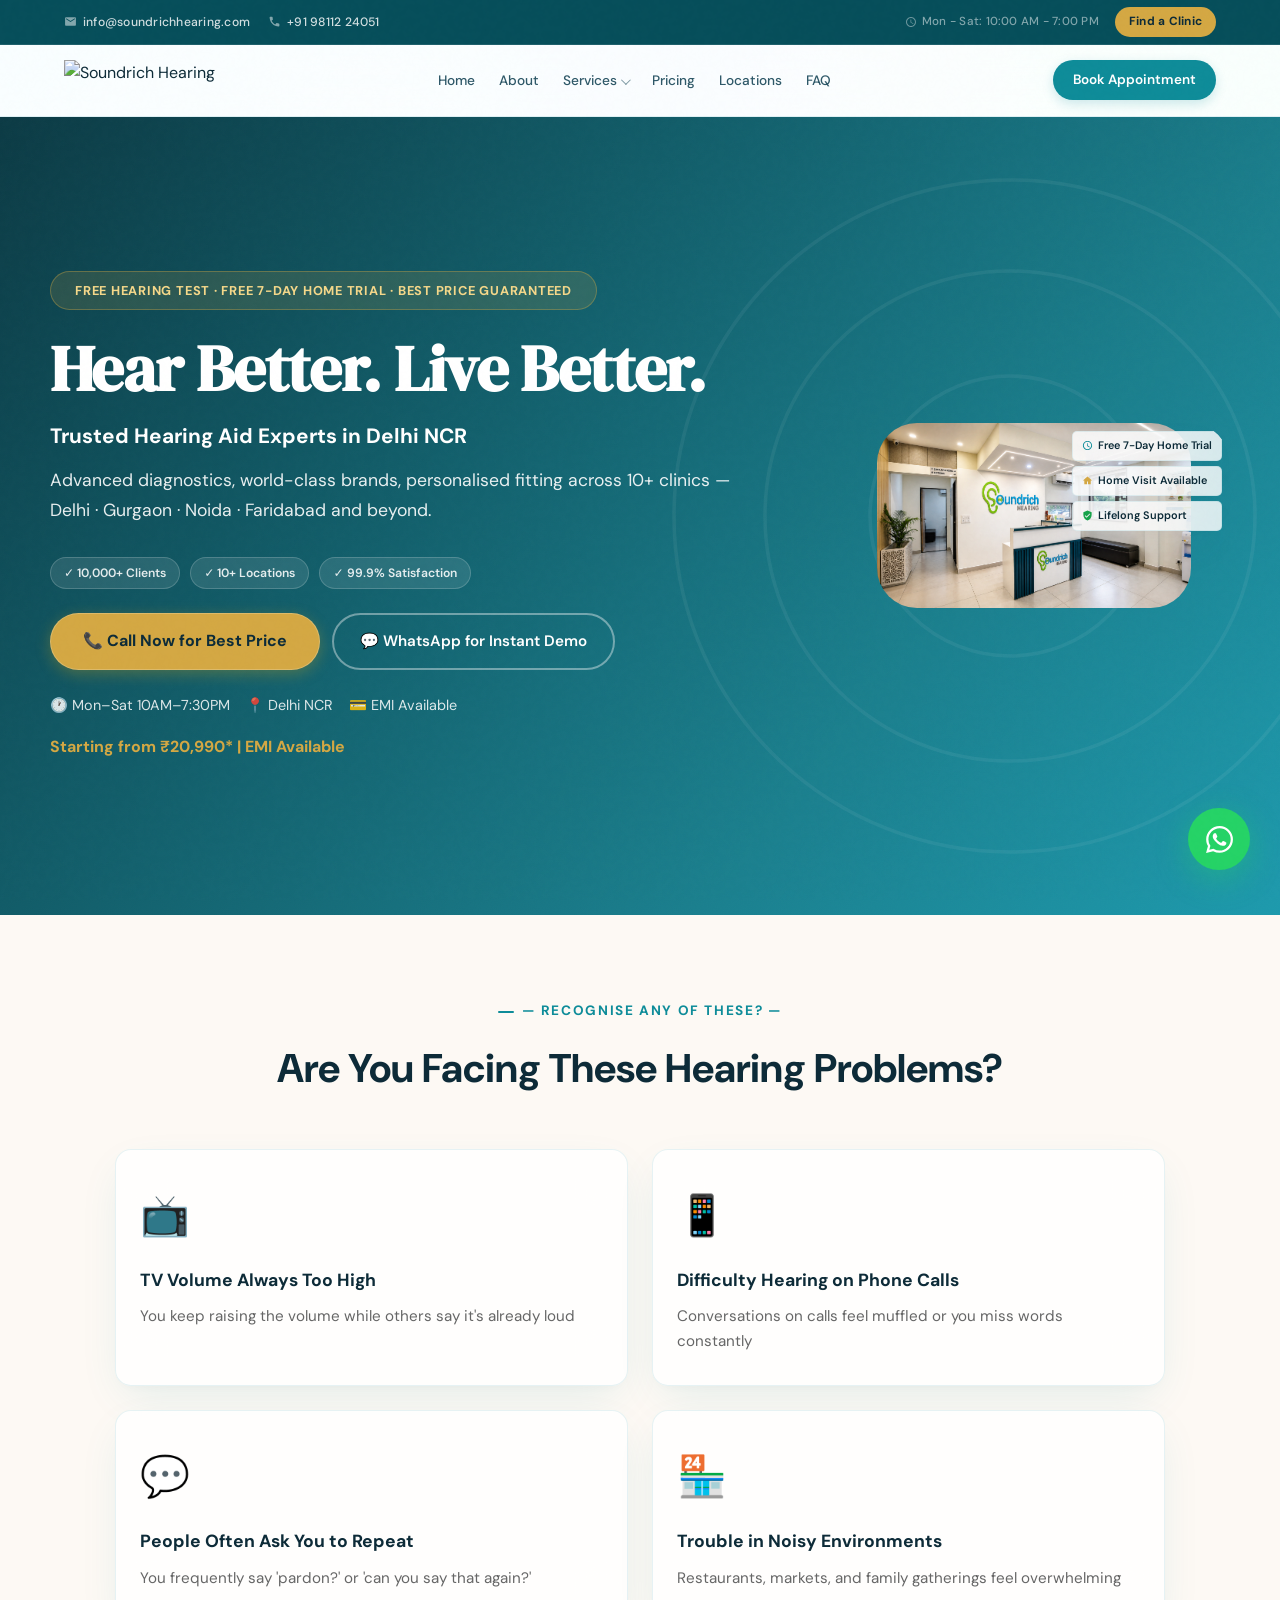
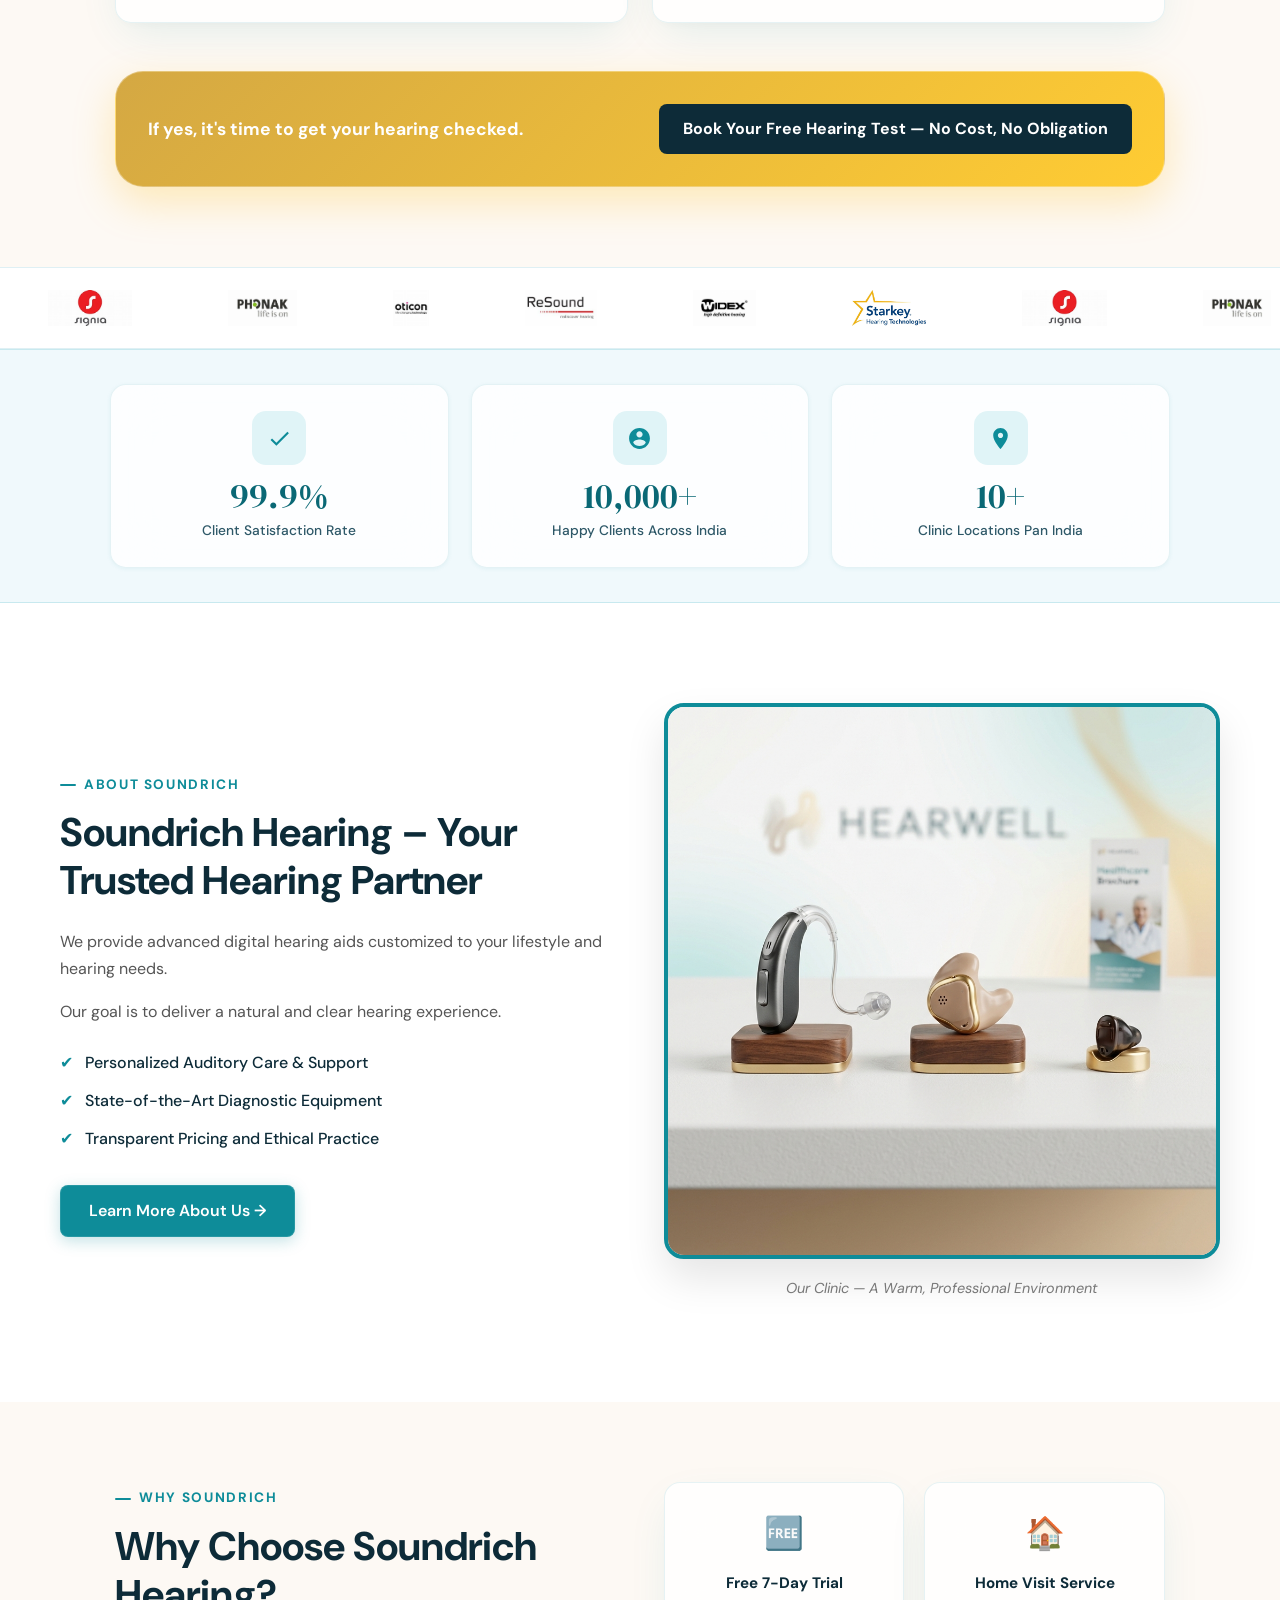
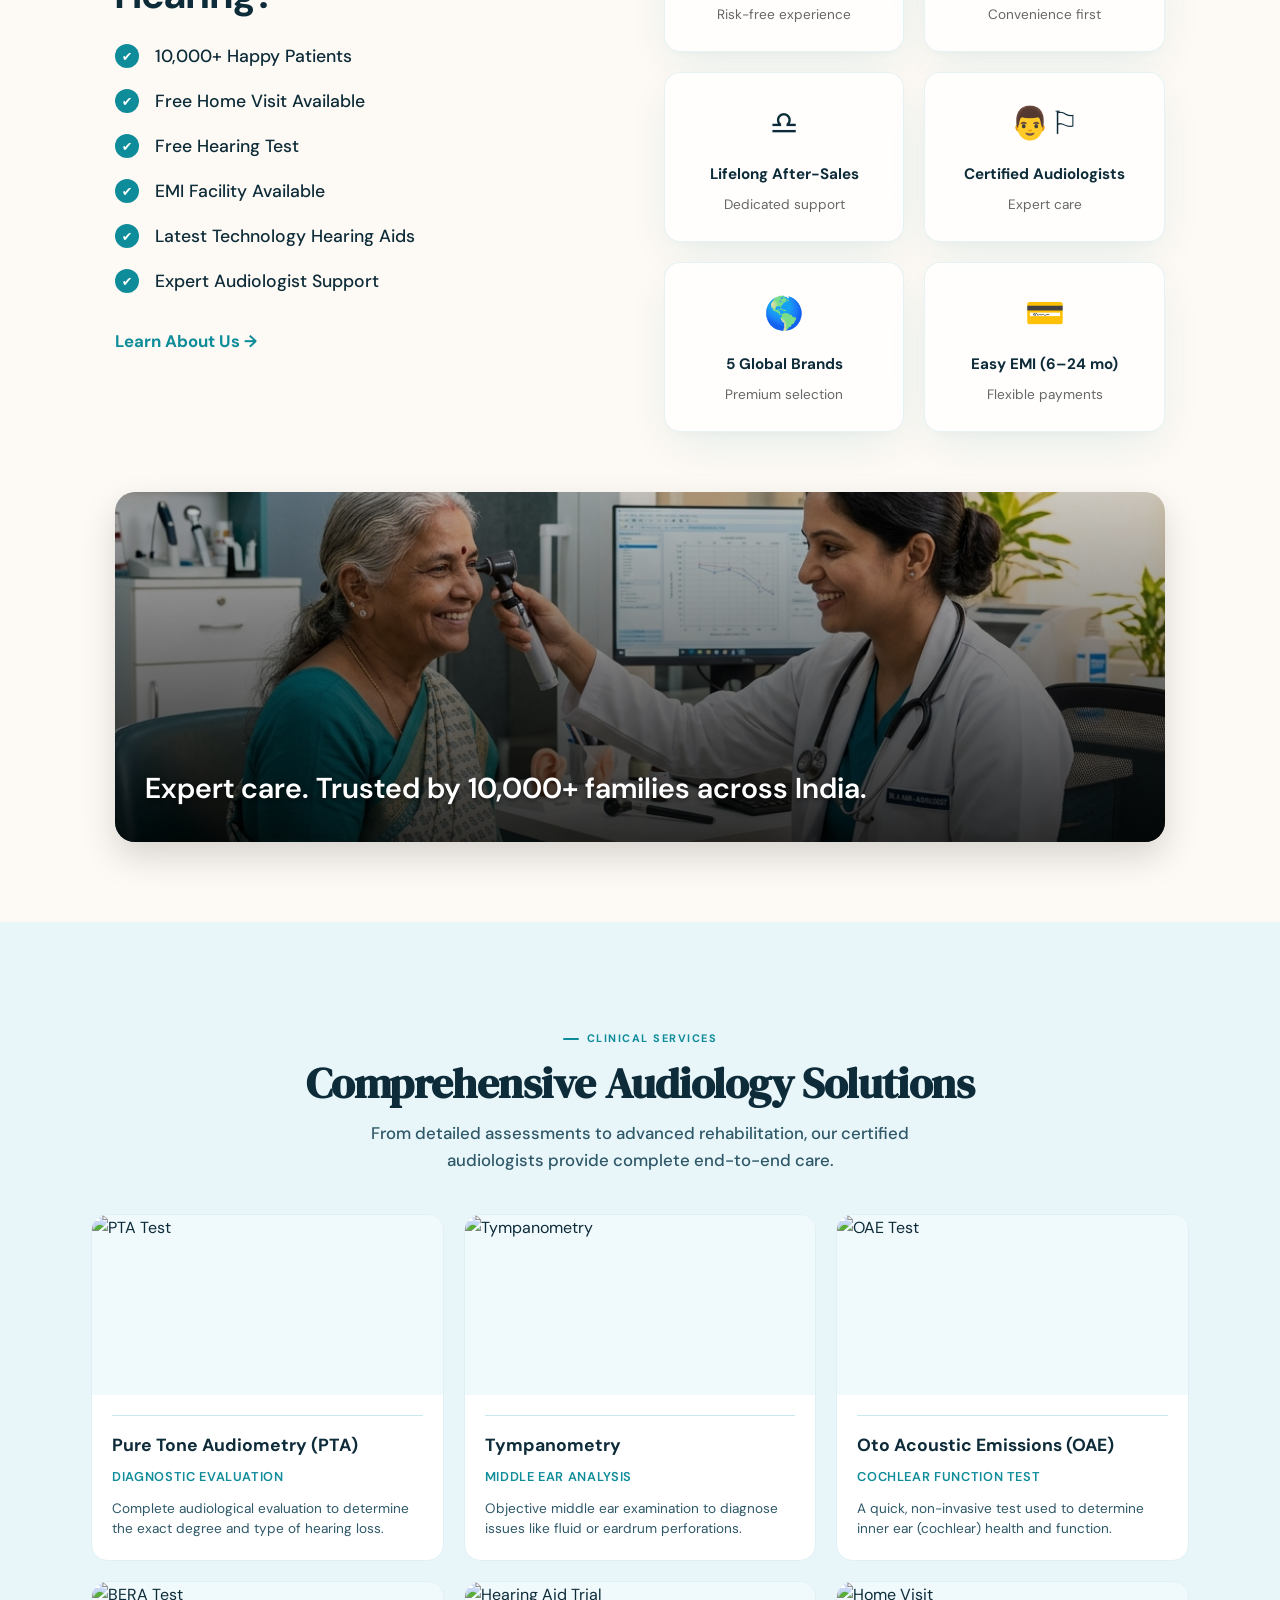
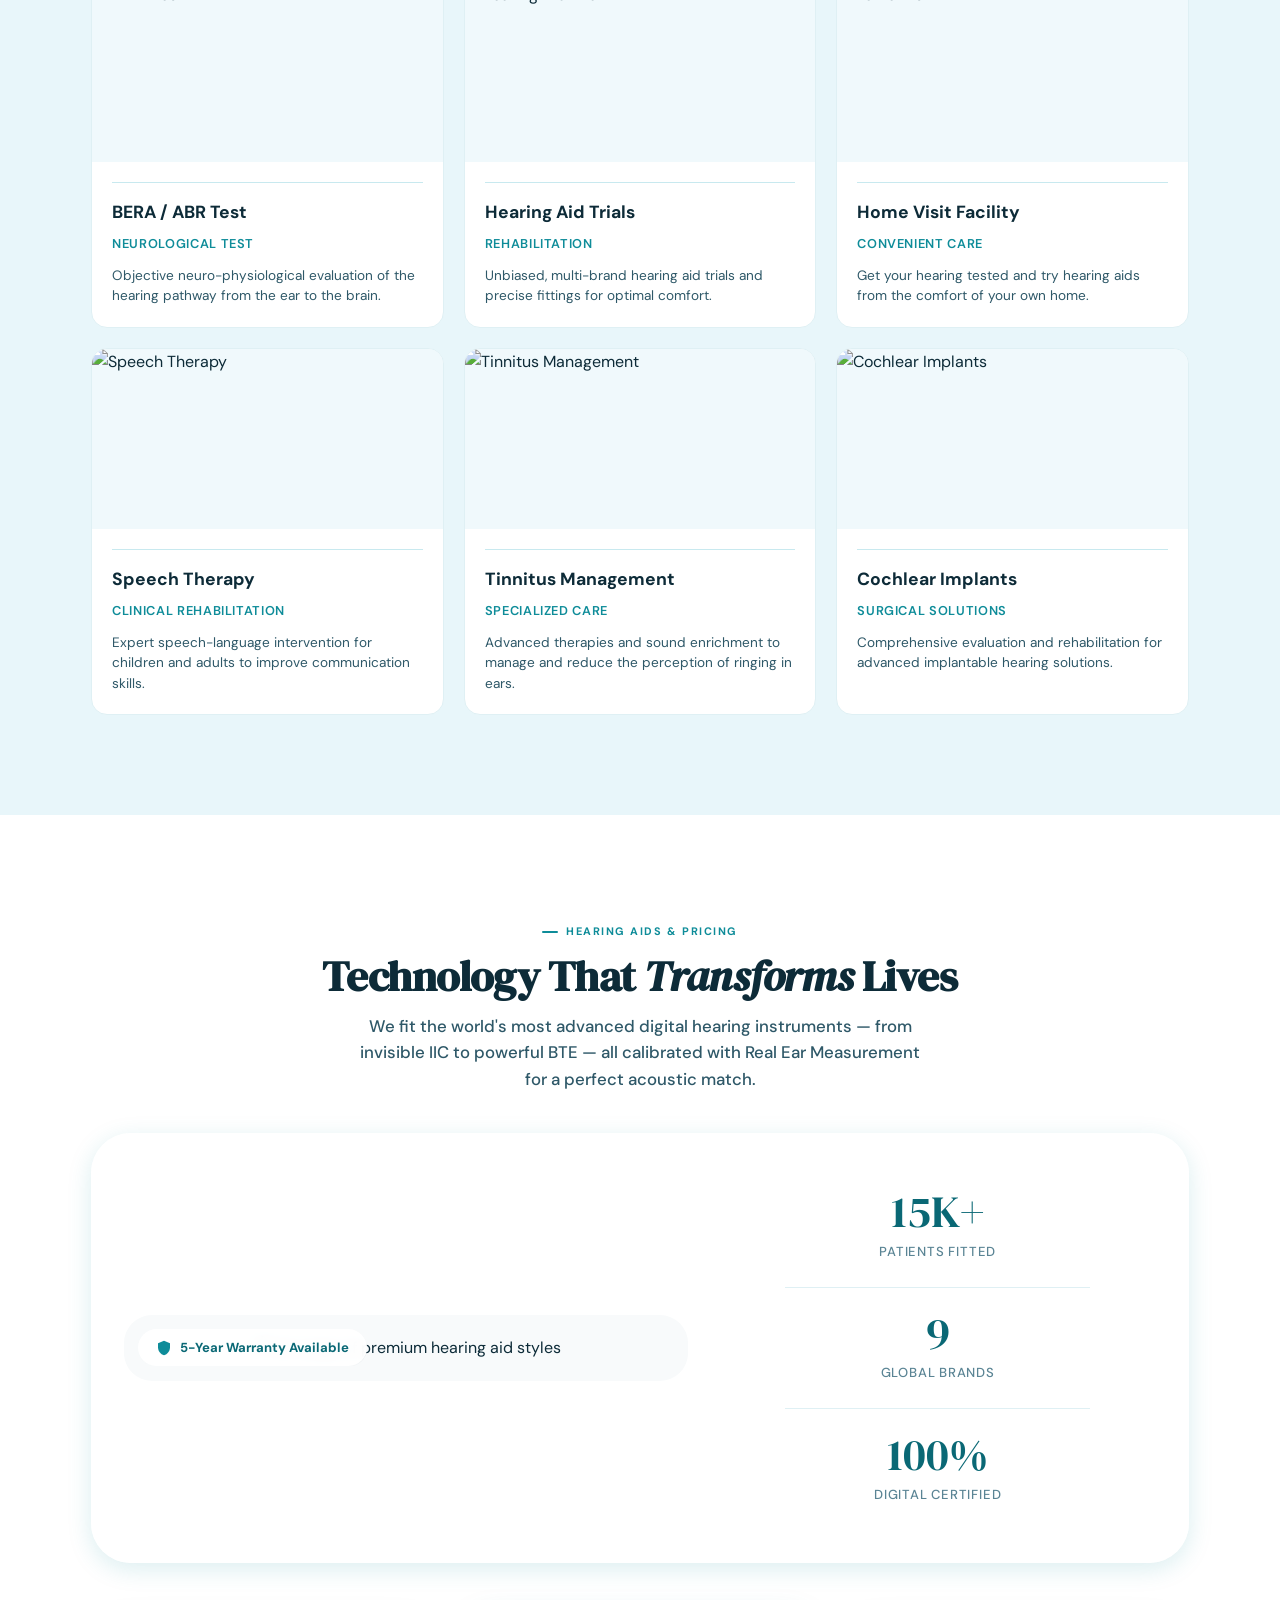
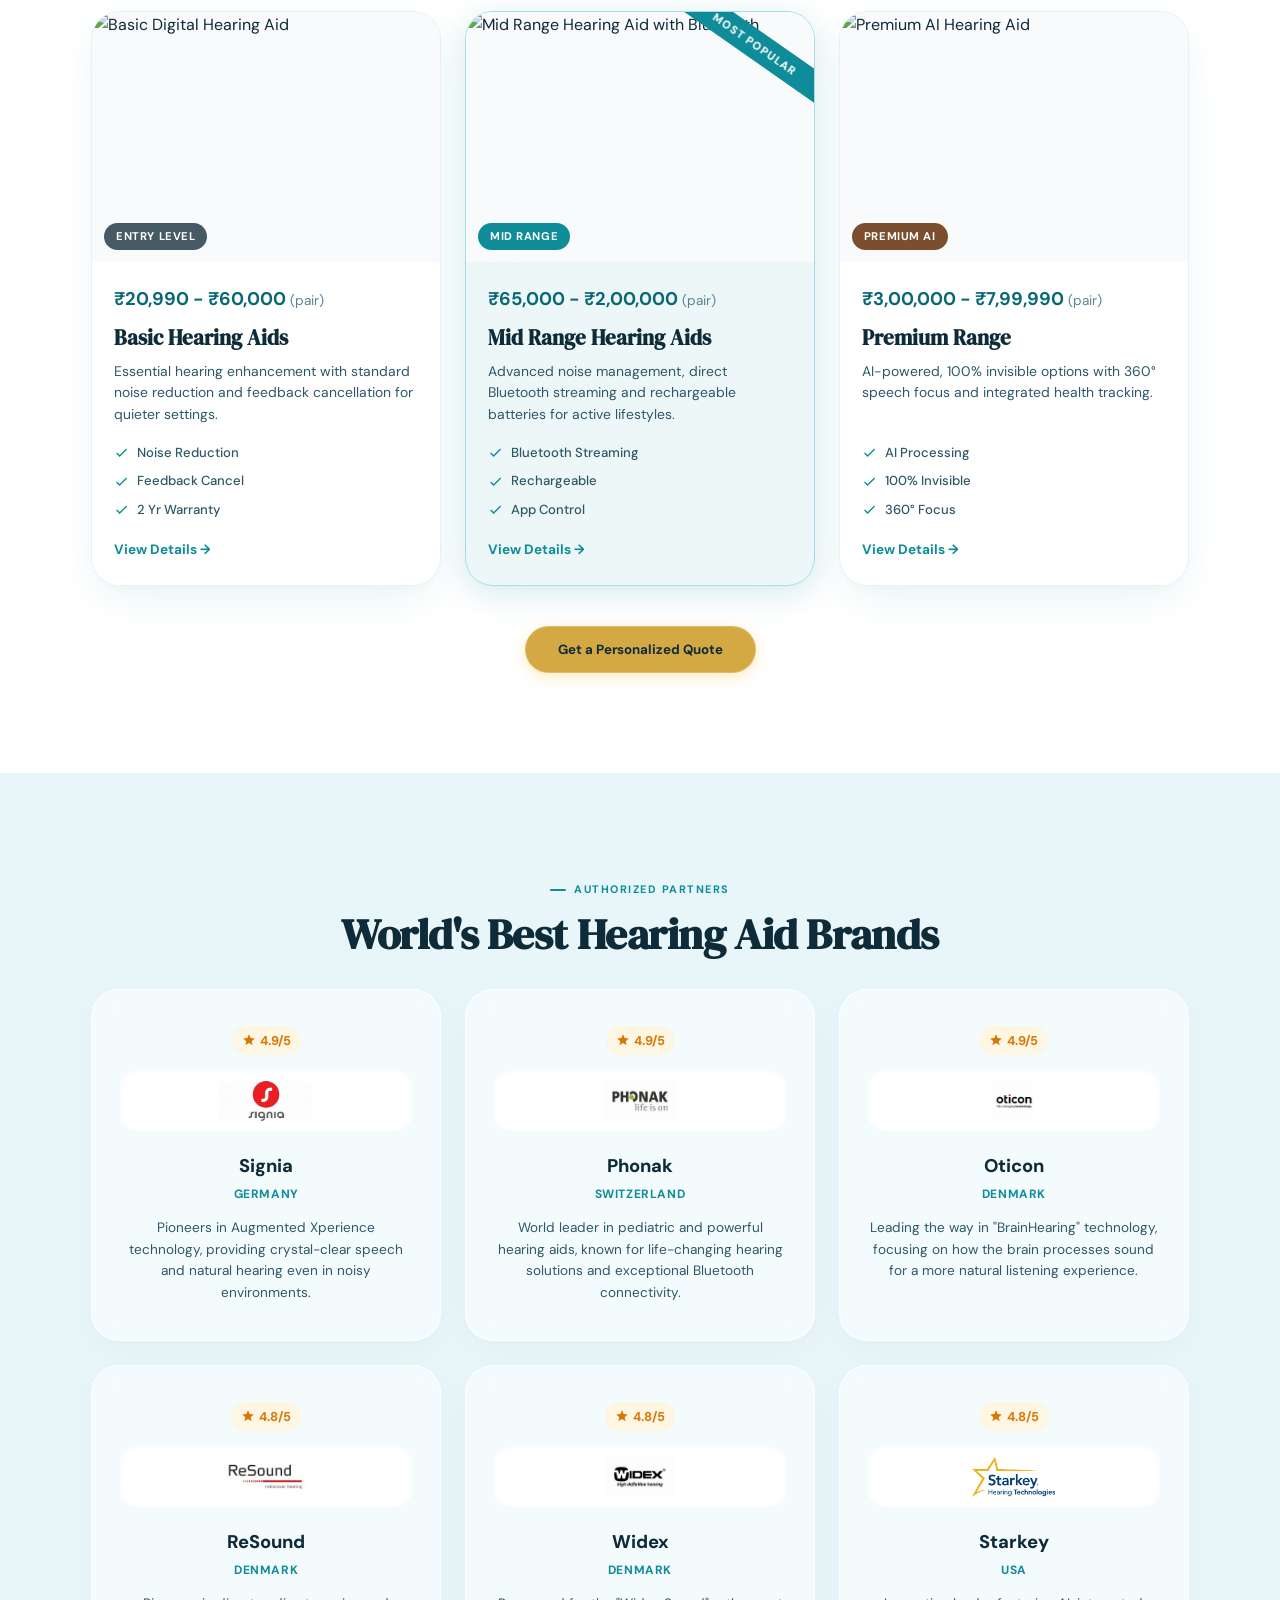
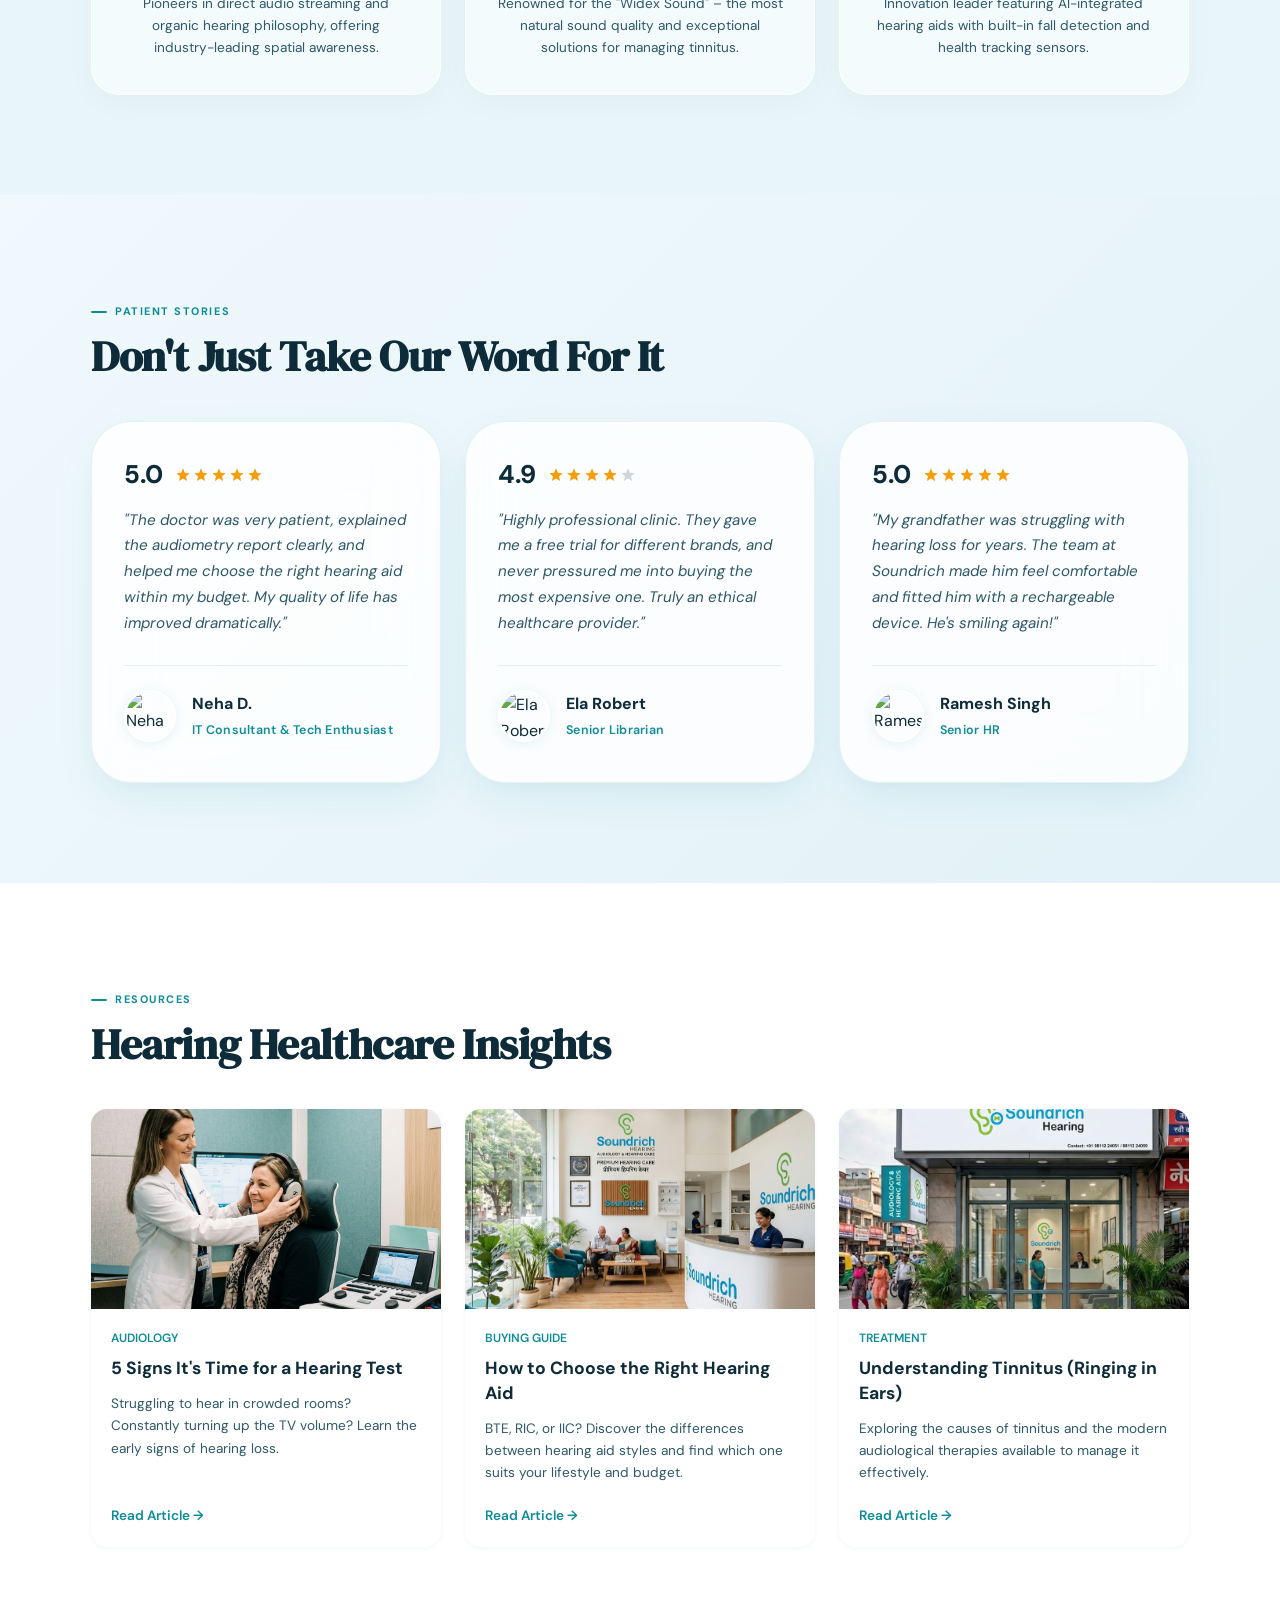
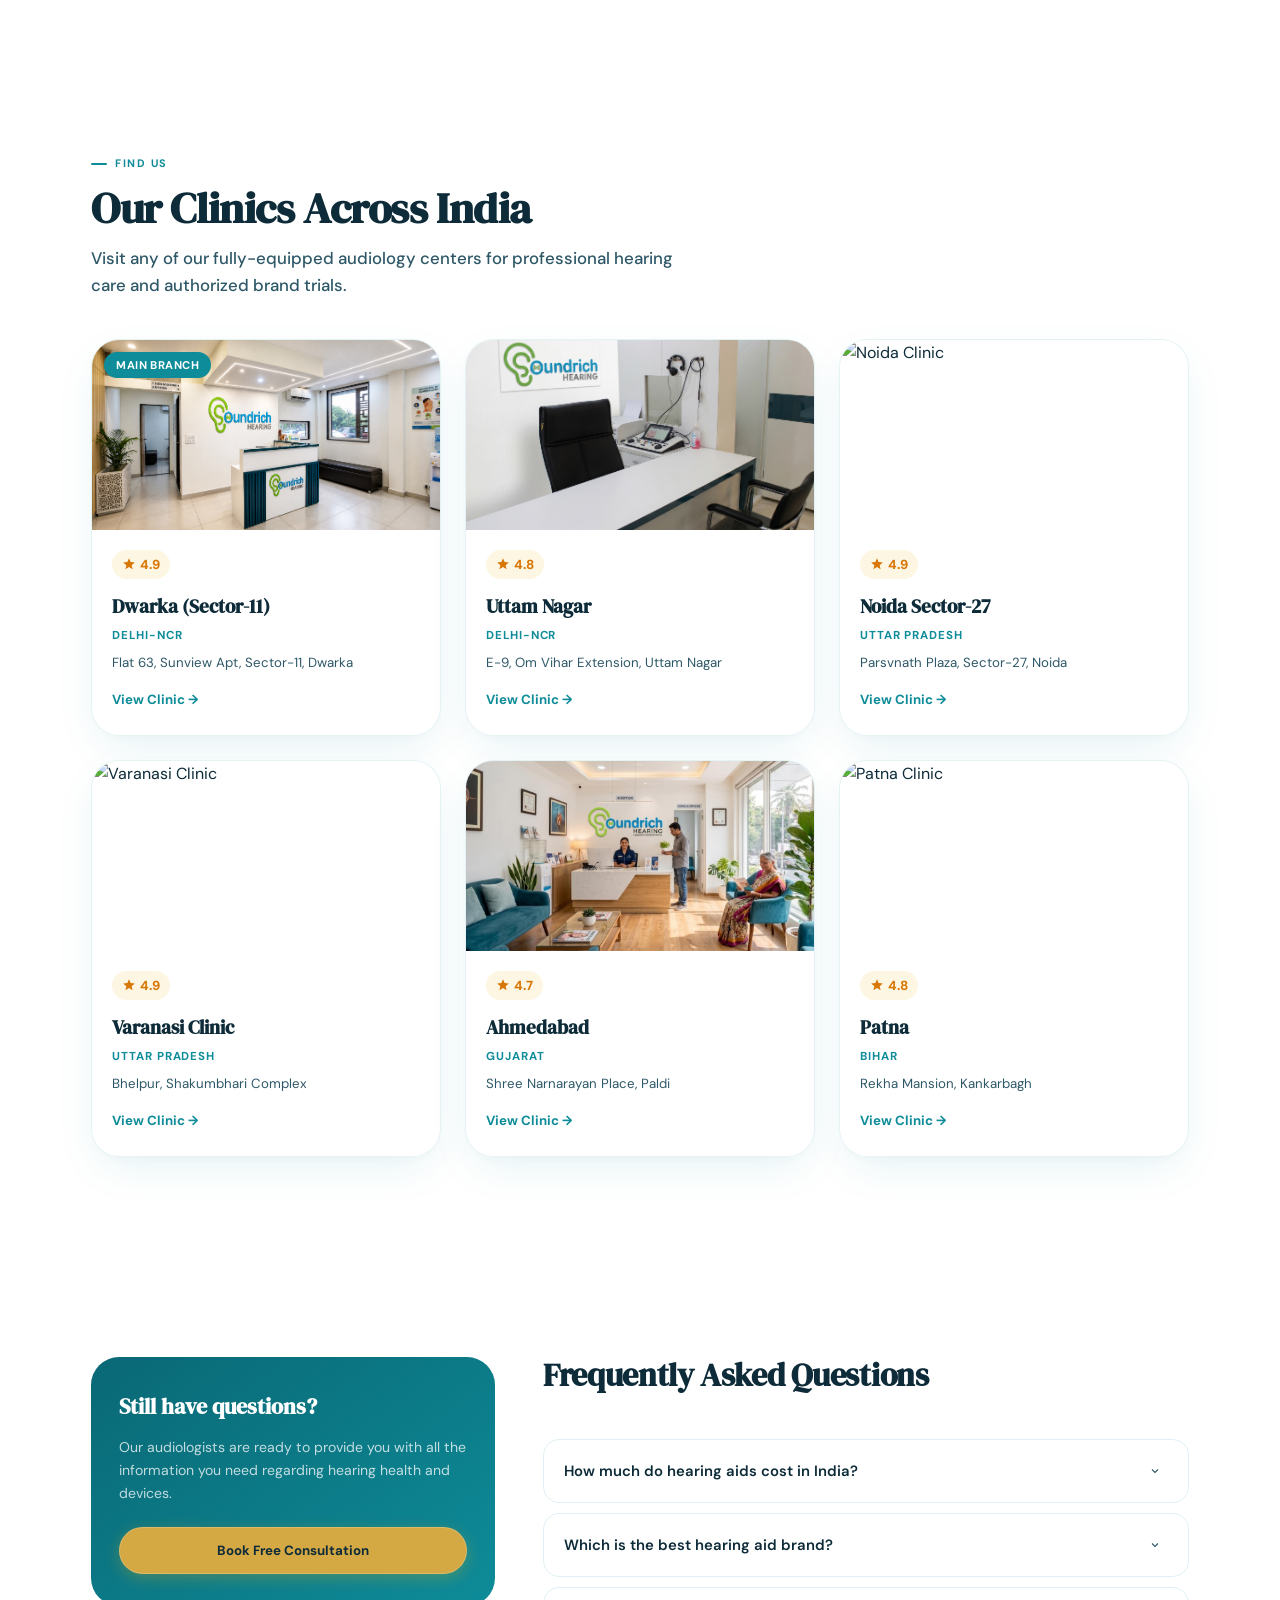
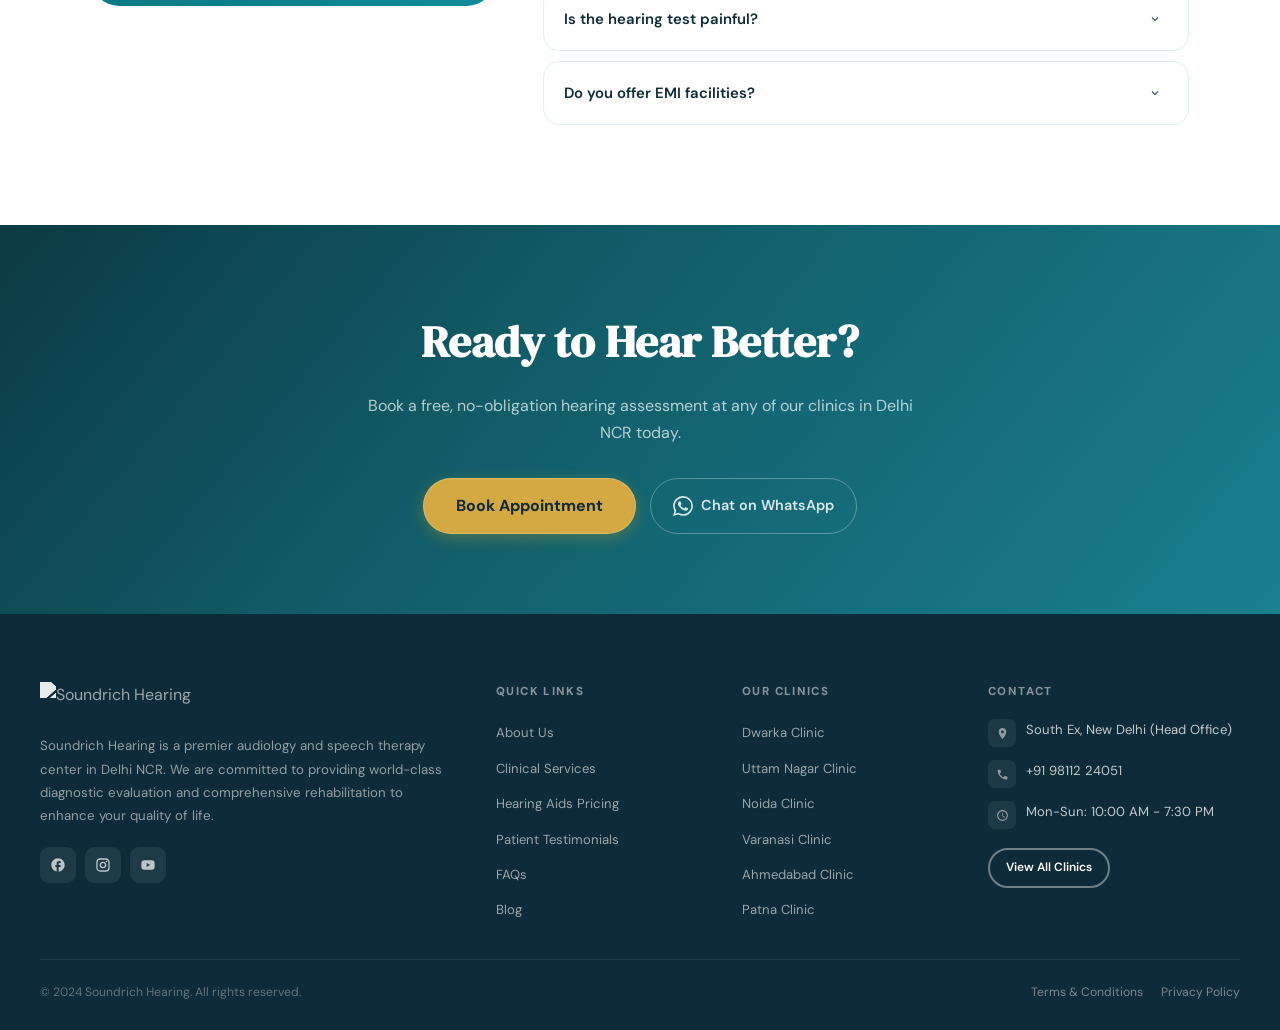
==== commit c21b1b1f: "Adjust hero layout ratio to fix headline wrapping and center refined banner image" ====
--- a/index.html
+++ b/index.html
@@ -161,7 +161,7 @@
 
       <div class="hero-visual reveal reveal-d2">
         <div class="hero-img-wrap">
-          <img src="images/office-1.png" alt="Soundrich Hearing Clinic Reception" style="width: 100%; height: auto; border-radius: inherit;" loading="eager" fetchpriority="high">
+          <img src="images/office-1.png" alt="Soundrich Hearing Clinic Reception" loading="eager" fetchpriority="high">
 
           <div class="hero-mini-cards" style="position: absolute; top: 8px; right: 8px; display: flex; flex-direction: column; gap: 5px; z-index: 2;">
             <div class="mini-card" style="background: var(--liquid-bg); color: var(--charcoal); padding: 5px 9px; border-radius: 5px; font-size: 0.68rem; font-weight: 600; box-shadow: var(--sh-premium); display: flex; align-items: center; gap: 5px; border: 1px solid var(--liquid-border); backdrop-filter: var(--liquid-blur);">
--- a/css/style.css
+++ b/css/style.css
@@ -622,8 +622,8 @@
   margin: 0 auto;
   width: 100%;
   display: grid;
-  grid-template-columns: 1fr 1.15fr;
-  gap: 60px;
+  grid-template-columns: 1.3fr 0.7fr;
+  gap: 30px;
   align-items: center;
   padding: 15px 50px;
 }
@@ -752,11 +752,13 @@
   border-radius: var(--r-xl);
   overflow: hidden;
   width: 100%;
+  display: flex;
+  justify-content: center;
 }
 .hero-img-wrap img {
-  width: 100%;
+  width: 80%;
   height: auto;
-  object-fit: cover;
+  border-radius: inherit;
   display: block;
 }
 .hero-img-overlay {
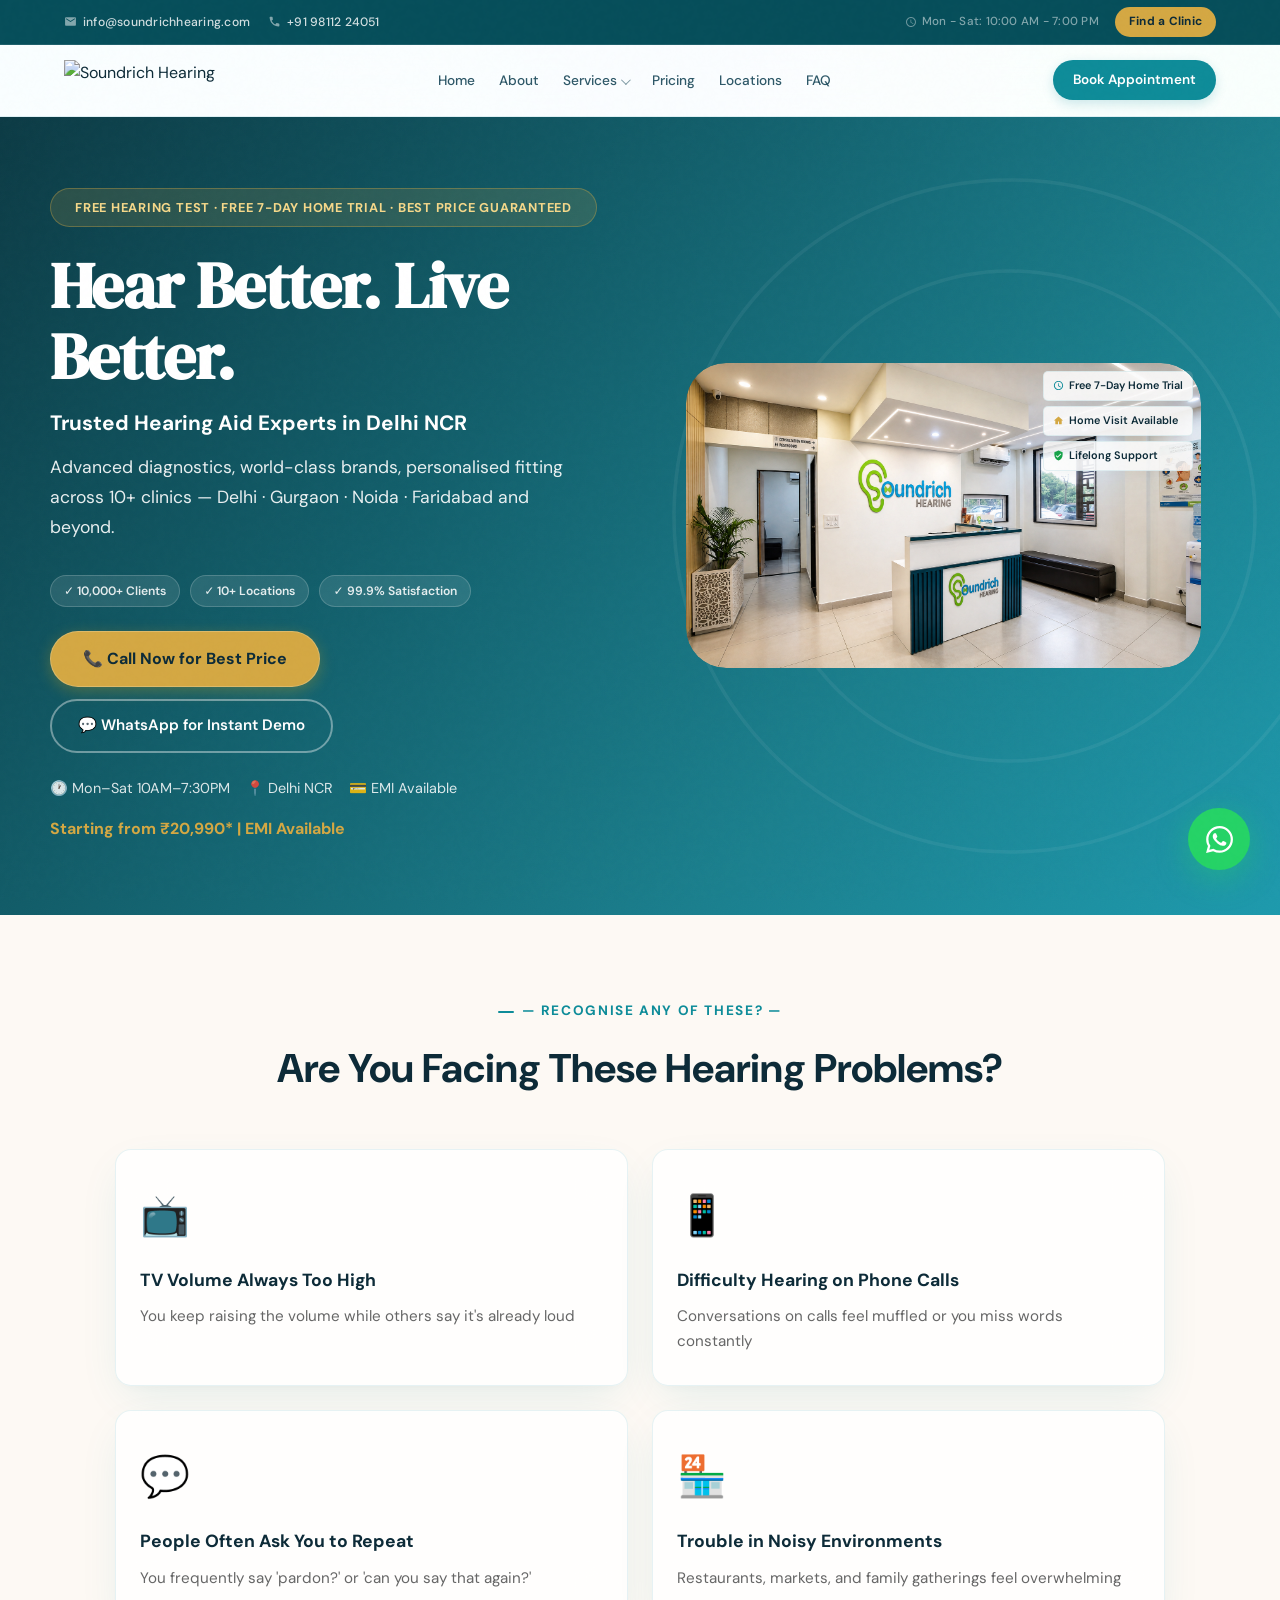
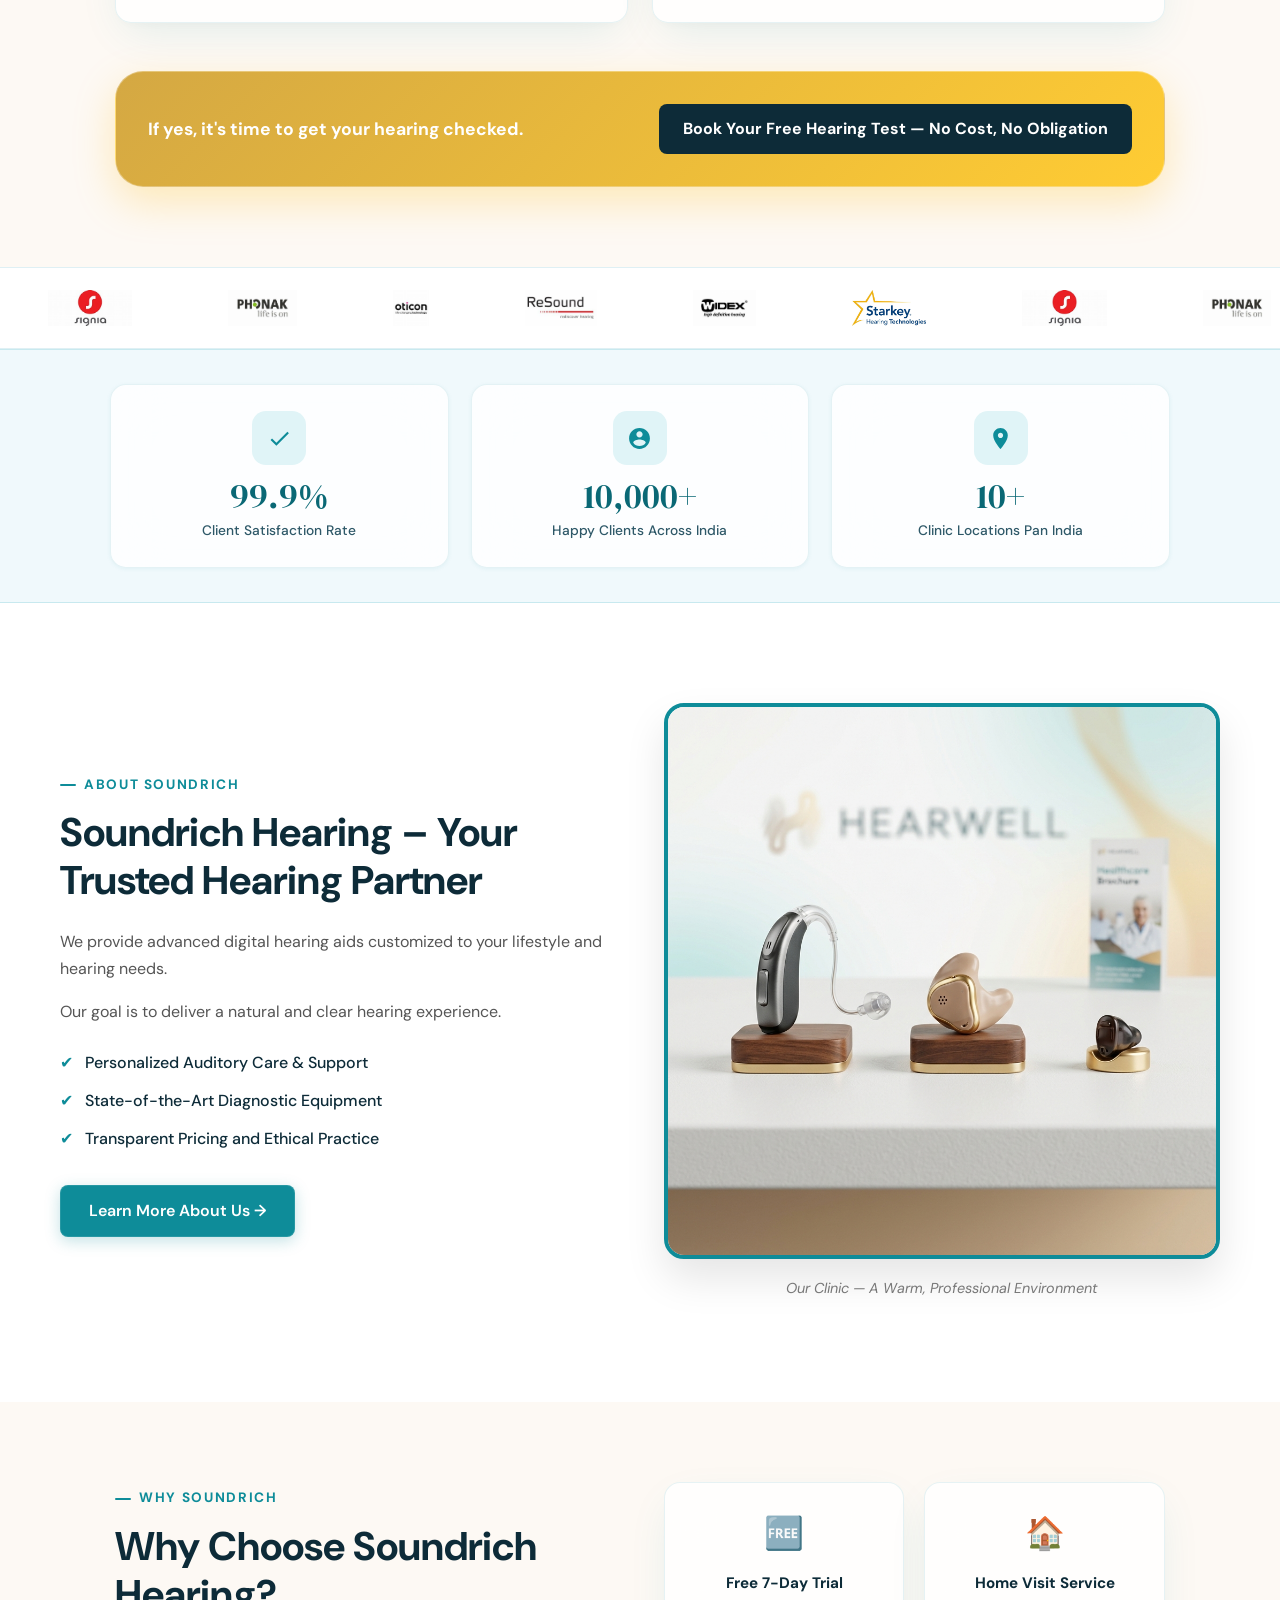
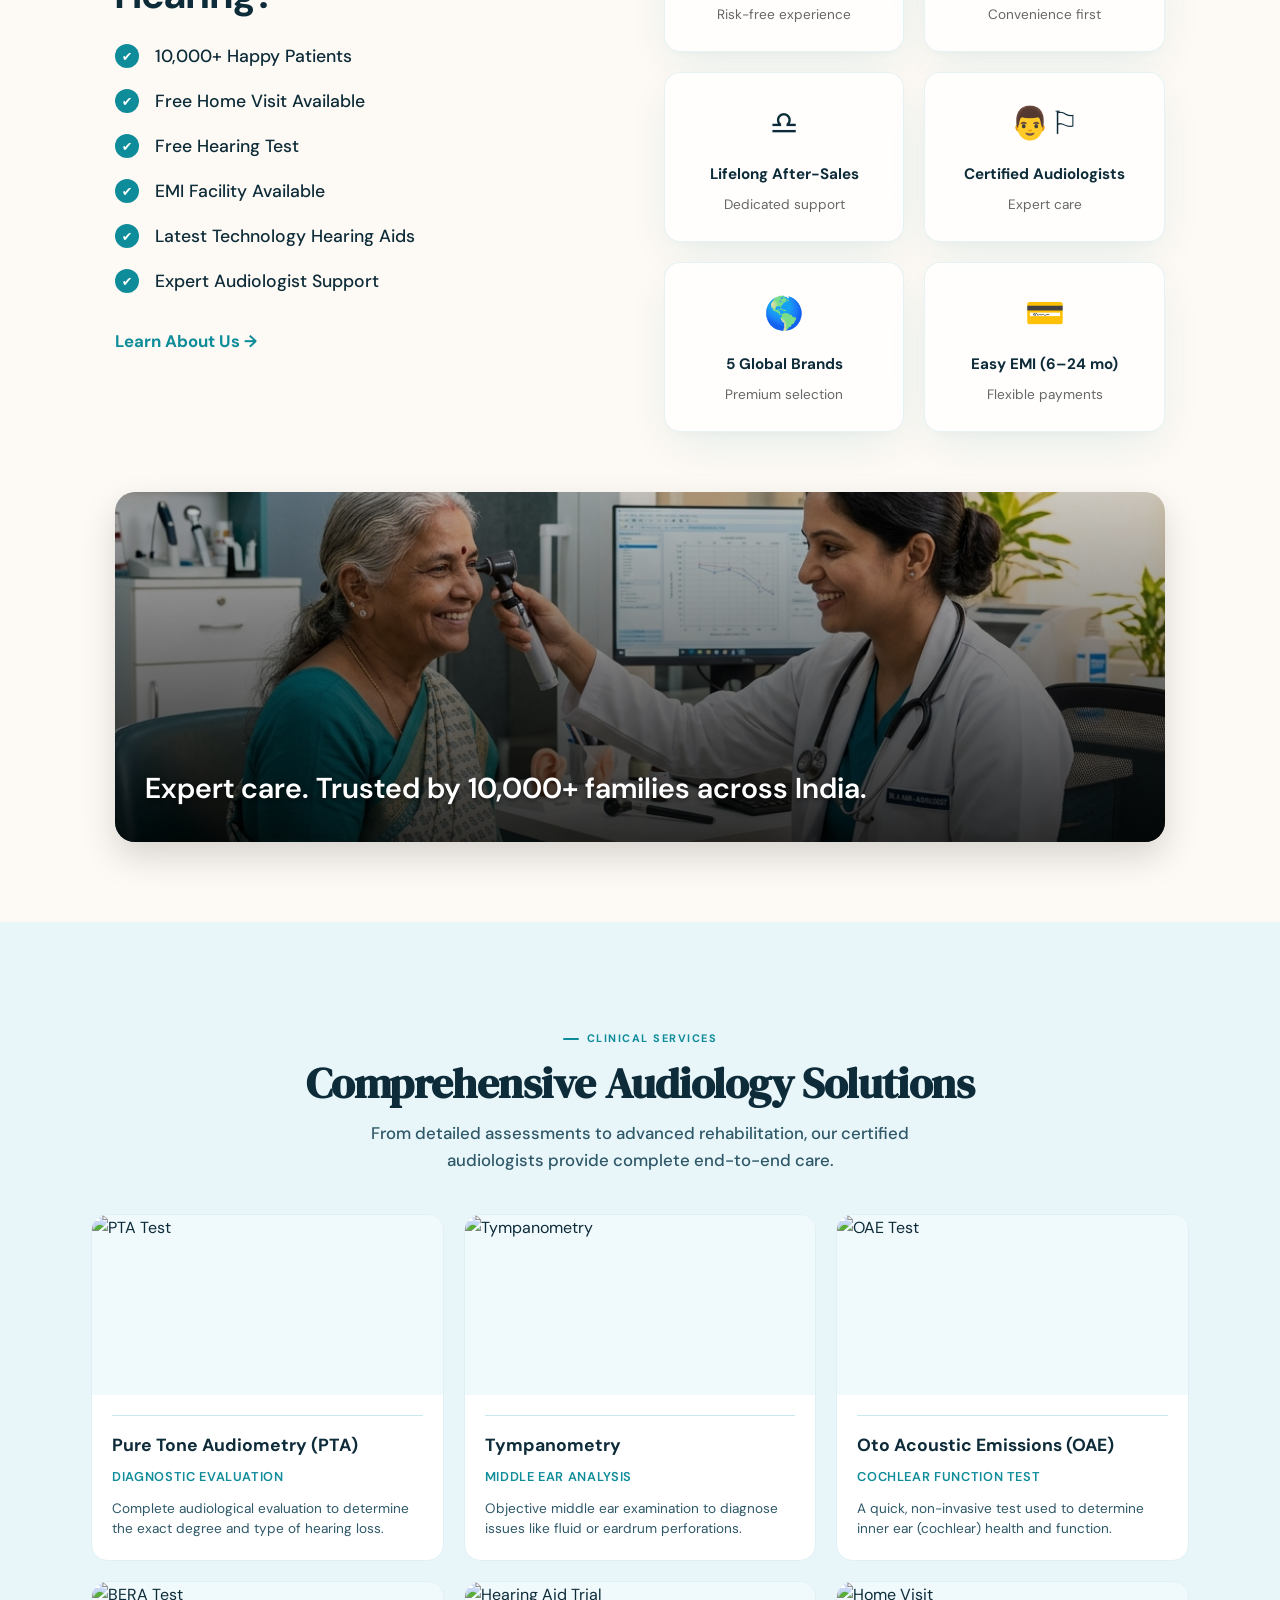
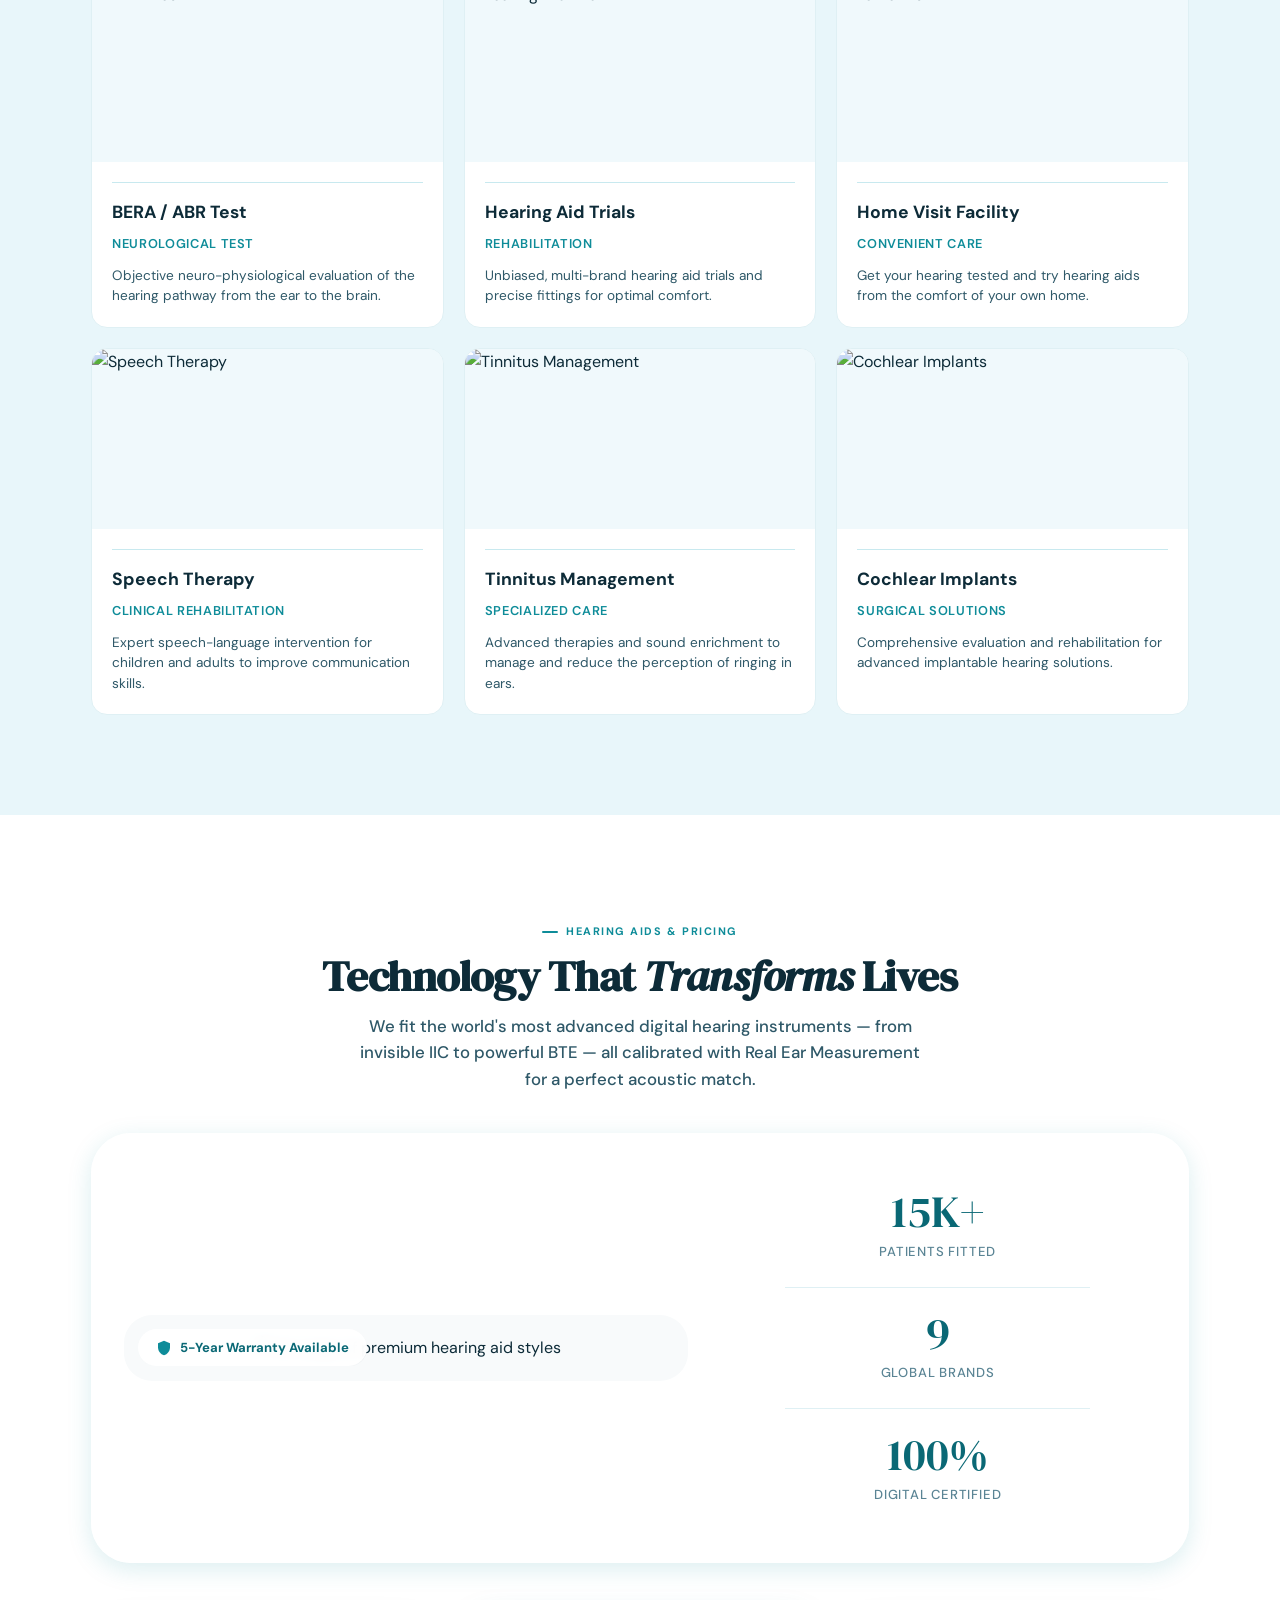
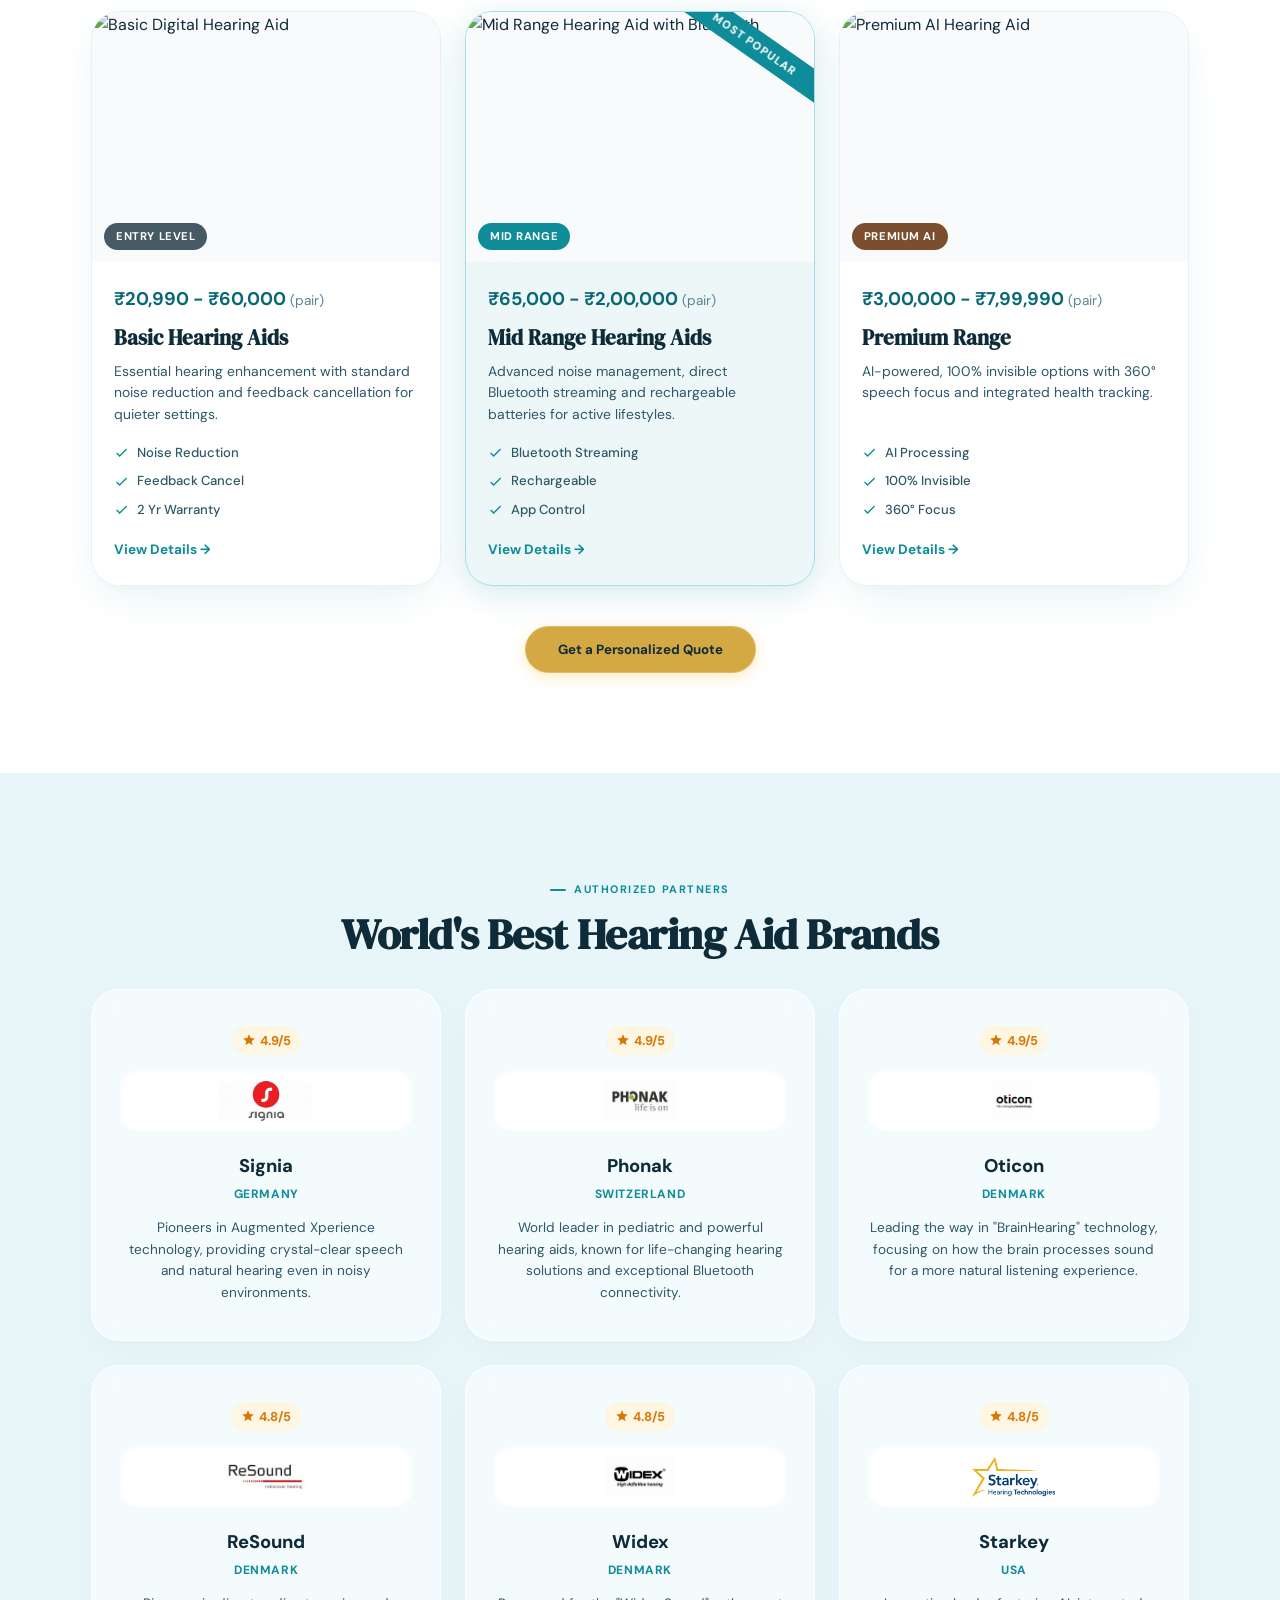
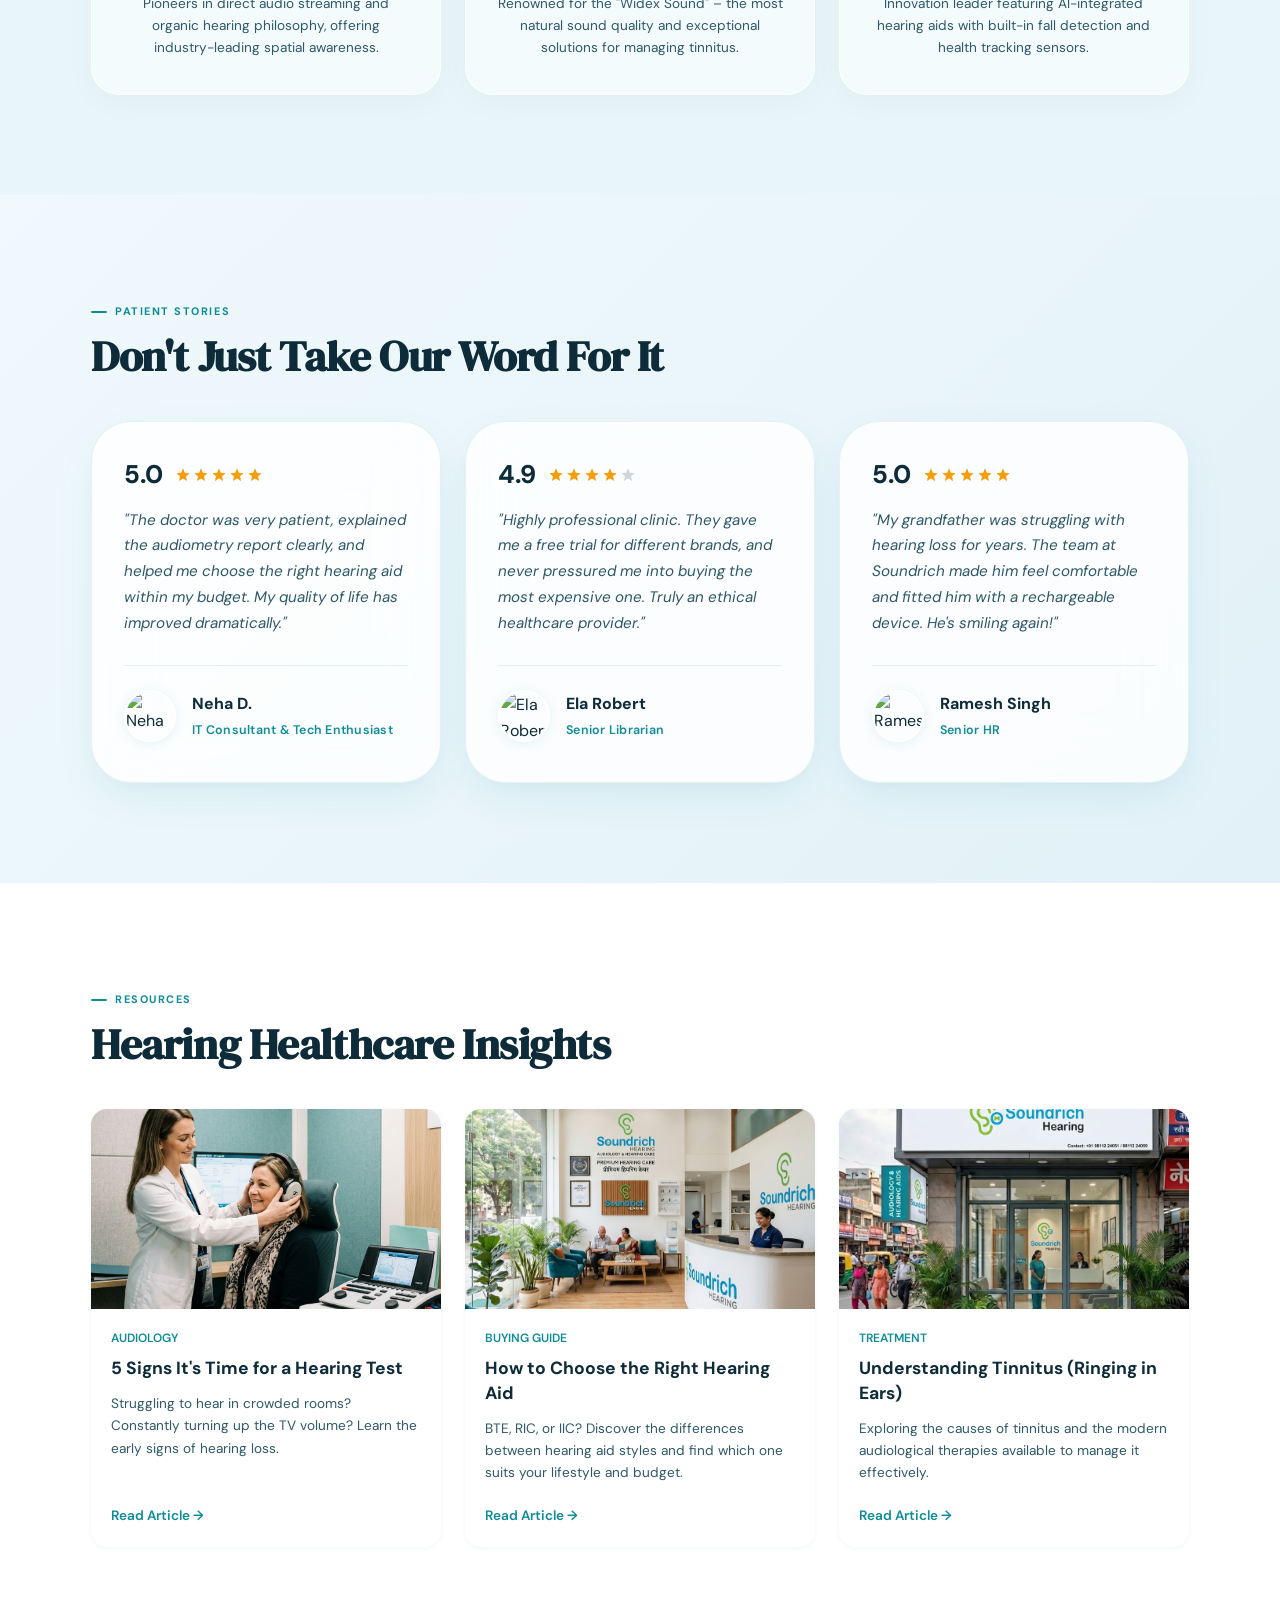
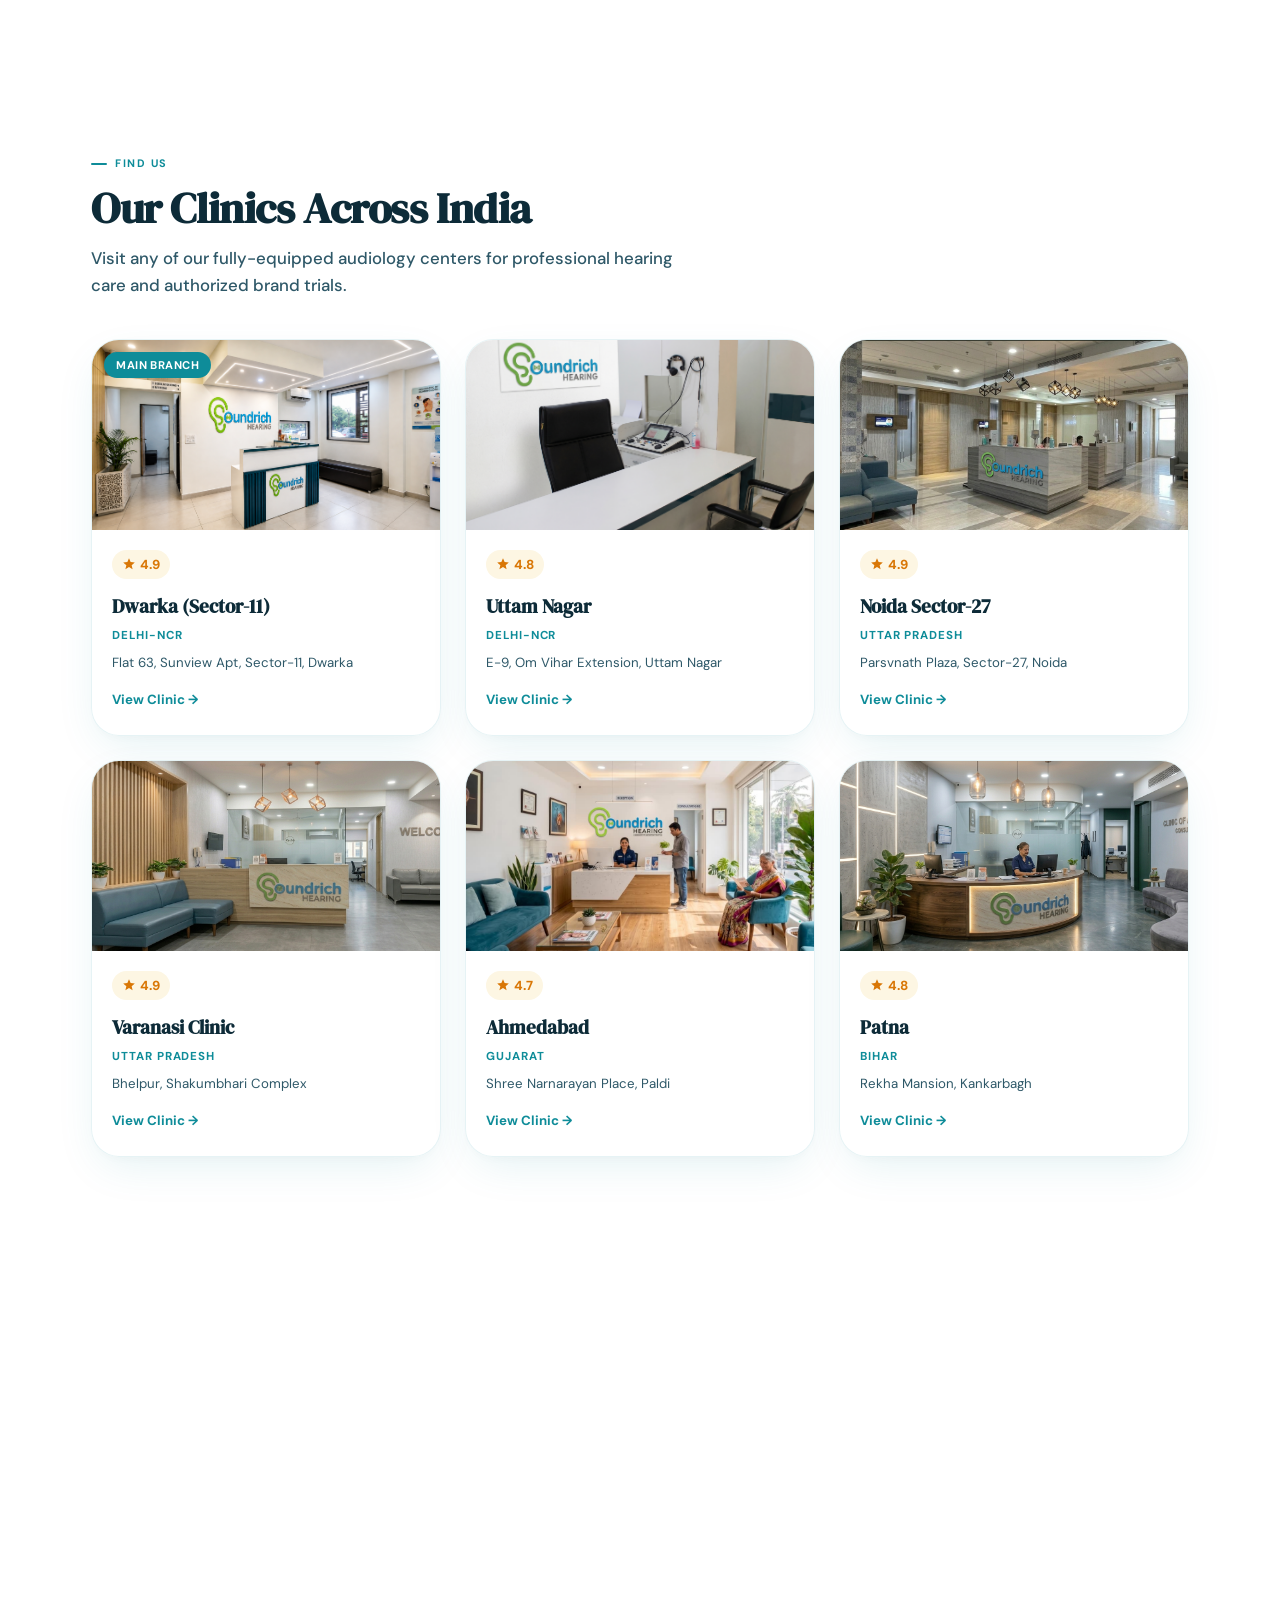
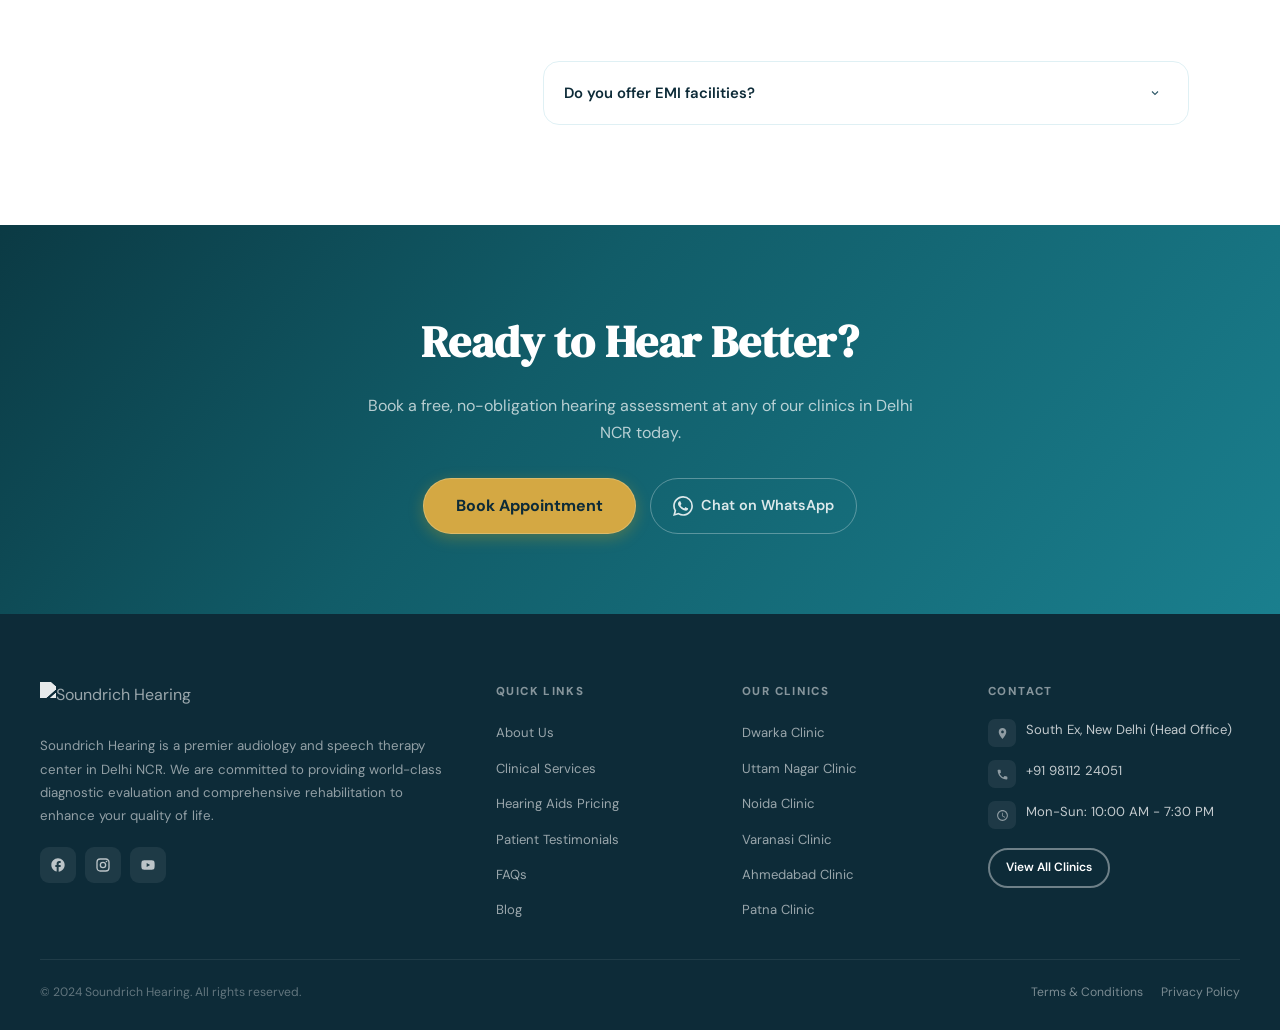
==== commit 6bac468e: "Update clinic card images to local office assets" ====
--- a/index.html
+++ b/index.html
@@ -840,7 +840,7 @@
         <!-- Noida -->
         <div class="clinic-card reveal reveal-d2" onclick="openClinicModal('Noida Branch', 'Uttar Pradesh', 'Shop No. LGF-05, Parsvnath Plaza, Sector-27, Noida - 201301', '4.9', 'https://www.google.com/maps/embed?pb=!1m18!1m12!1m3!1d3504.0!2d77.3!3d28.5!2m3!1f0!2f0!3f0!3m2!1i1024!2i768!4f13.1!3m3!1m2!1s0x390ce5d115e85573%3A0x608e6f1f50a80e60!2sSoundrich+Hearing+Care!5e0!3m2!1sen!2sin!4v1620000000000!5m2!1sen!2sin', 'https://images.unsplash.com/photo-1519494026892-80bbd2d6fd0d?q=80&w=600&auto=format&fit=crop', '10:00 AM - 07:30 PM')">
           <div class="cc-img-wrap">
-            <img src="https://images.unsplash.com/photo-1519494026892-80bbd2d6fd0d?q=80&w=600&auto=format&fit=crop" alt="Noida Clinic">
+            <img src="images/office3.png" alt="Noida Clinic">
           </div>
           <div class="cc-body">
             <div class="cc-rating">
@@ -857,7 +857,7 @@
         <!-- Varanasi -->
         <div class="clinic-card reveal" onclick="openClinicModal('Varanasi Branch', 'Uttar Pradesh', 'Shakumbhari Complex, Bhelpur, Varanasi - 221010', '4.9', 'https://www.google.com/maps/embed?pb=!1m18!1m12!1m3!1d3606.0!2d82.9!3d25.3!2m3!1f0!2f0!3f0!3m2!1i1024!2i768!4f13.1!3m3!1m2!1s0x398e2de1e5233159%3A0xe7a5089069c9687e!2sSoundrich+Hearing+Care!5e0!3m2!1sen!2sin!4v1620000000000!5m2!1sen!2sin', 'https://images.unsplash.com/photo-1629909613654-28e377c37b09?q=80&w=600&auto=format&fit=crop', '10:00 AM - 07:30 PM')">
           <div class="cc-img-wrap">
-            <img src="https://images.unsplash.com/photo-1629909613654-28e377c37b09?q=80&w=600&auto=format&fit=crop" alt="Varanasi Clinic">
+            <img src="images/office4.png" alt="Varanasi Clinic">
           </div>
           <div class="cc-body">
             <div class="cc-rating">
@@ -891,7 +891,7 @@
         <!-- Patna -->
         <div class="clinic-card reveal reveal-d2" onclick="openClinicModal('Patna Branch', 'Bihar', 'G01, Rekha Mansion, Kankarbagh, Patna - 800020', '4.8', 'https://www.google.com/maps/embed?pb=!1m18!1m12!1m3!1d3597.0!2d85.1!3d25.5!2m3!1f0!2f0!3f0!3m2!1i1024!2i768!4f13.1!3m3!1m2!1s0x39ed587982855555%3A0x6b876c1234567890!2sPatna!5e0!3m2!1sen!2sin!4v1620000000000!5m2!1sen!2sin', 'https://soundrichhearing.com/wp-content/uploads/2022/10/Oto-Acoustic-Emissions-OAE.webp', '10:00 AM - 07:30 PM')">
           <div class="cc-img-wrap">
-            <img src="https://soundrichhearing.com/wp-content/uploads/2022/10/Oto-Acoustic-Emissions-OAE.webp" alt="Patna Clinic">
+            <img src="images/office5.png" alt="Patna Clinic">
           </div>
           <div class="cc-body">
             <div class="cc-rating">
--- a/css/style.css
+++ b/css/style.css
@@ -622,8 +622,8 @@
   margin: 0 auto;
   width: 100%;
   display: grid;
-  grid-template-columns: 1.3fr 0.7fr;
-  gap: 30px;
+  grid-template-columns: 1fr 1.15fr;
+  gap: 60px;
   align-items: center;
   padding: 15px 50px;
 }
@@ -751,12 +751,11 @@
   position: relative;
   border-radius: var(--r-xl);
   overflow: hidden;
+  width: 90%;
+  margin: 0 auto;
+}
+.hero-img-wrap img {
   width: 100%;
-  display: flex;
-  justify-content: center;
-}
-.hero-img-wrap img {
-  width: 80%;
   height: auto;
   border-radius: inherit;
   display: block;
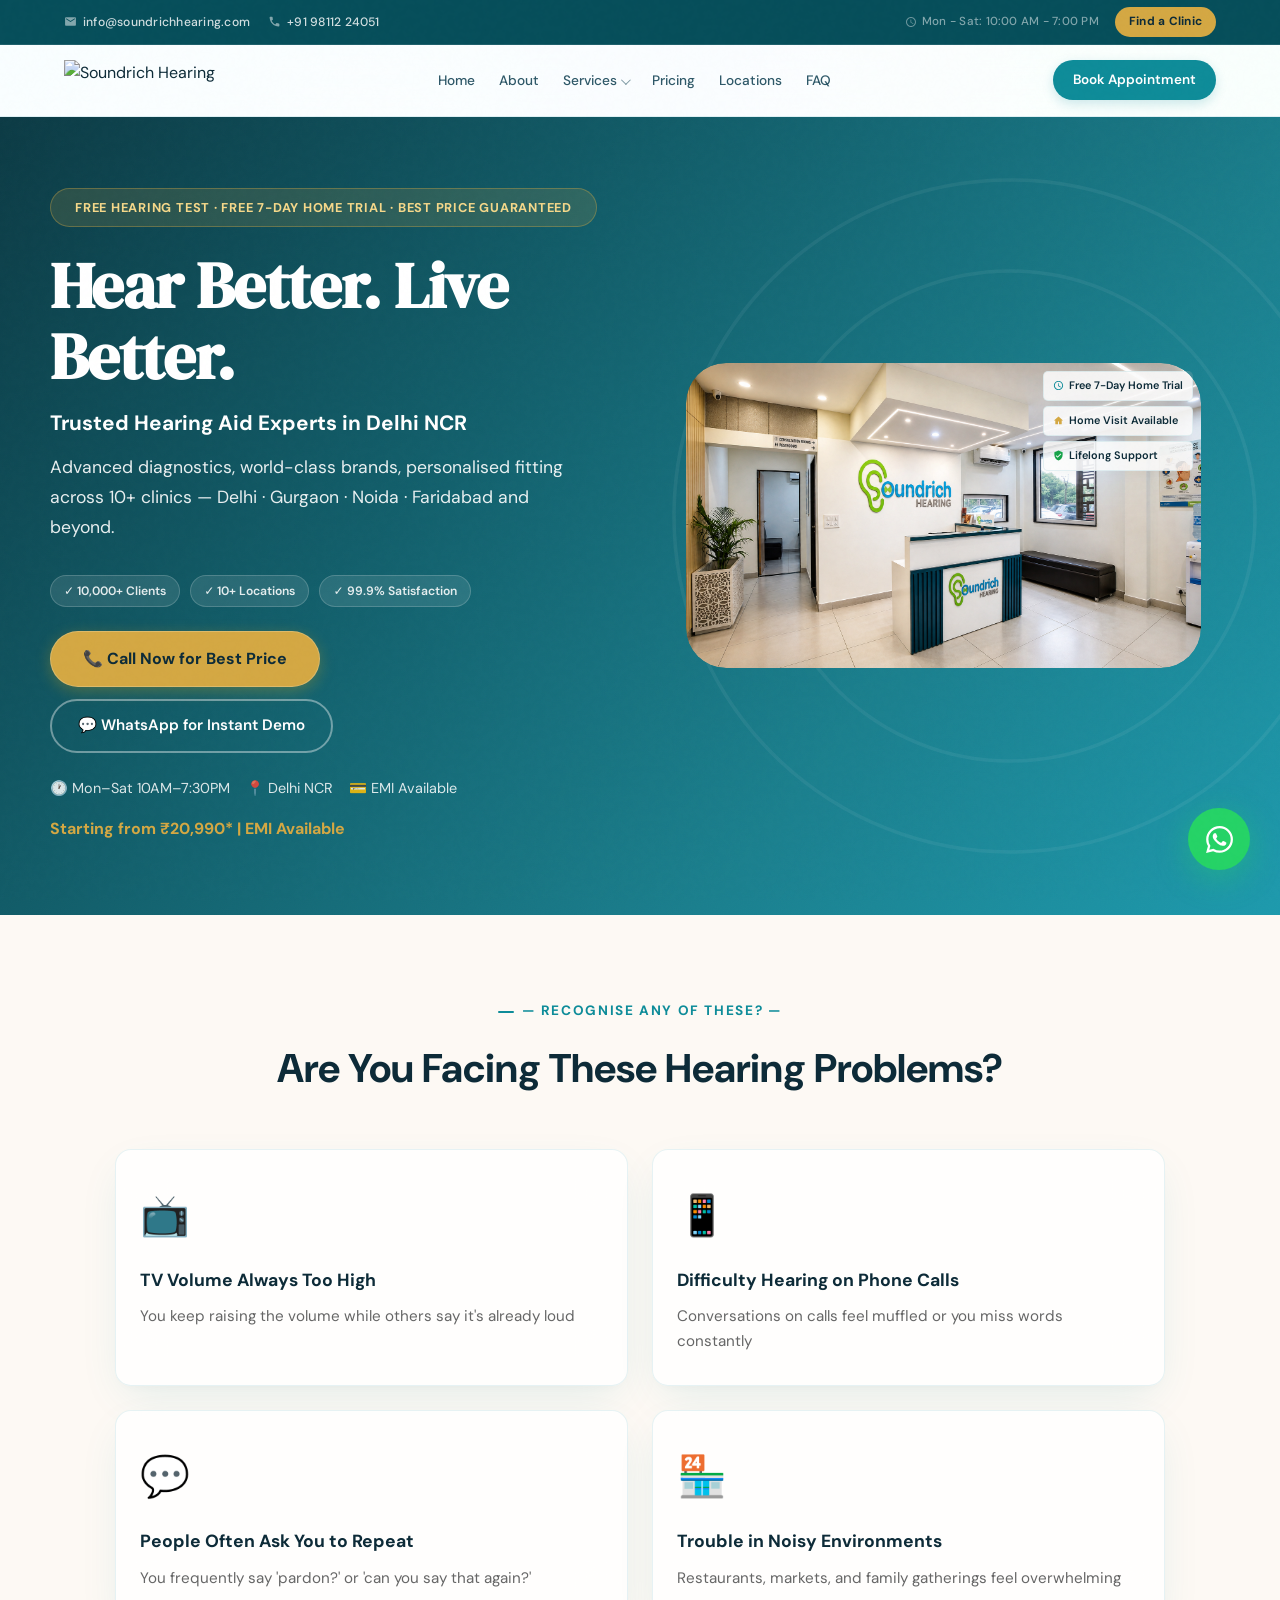
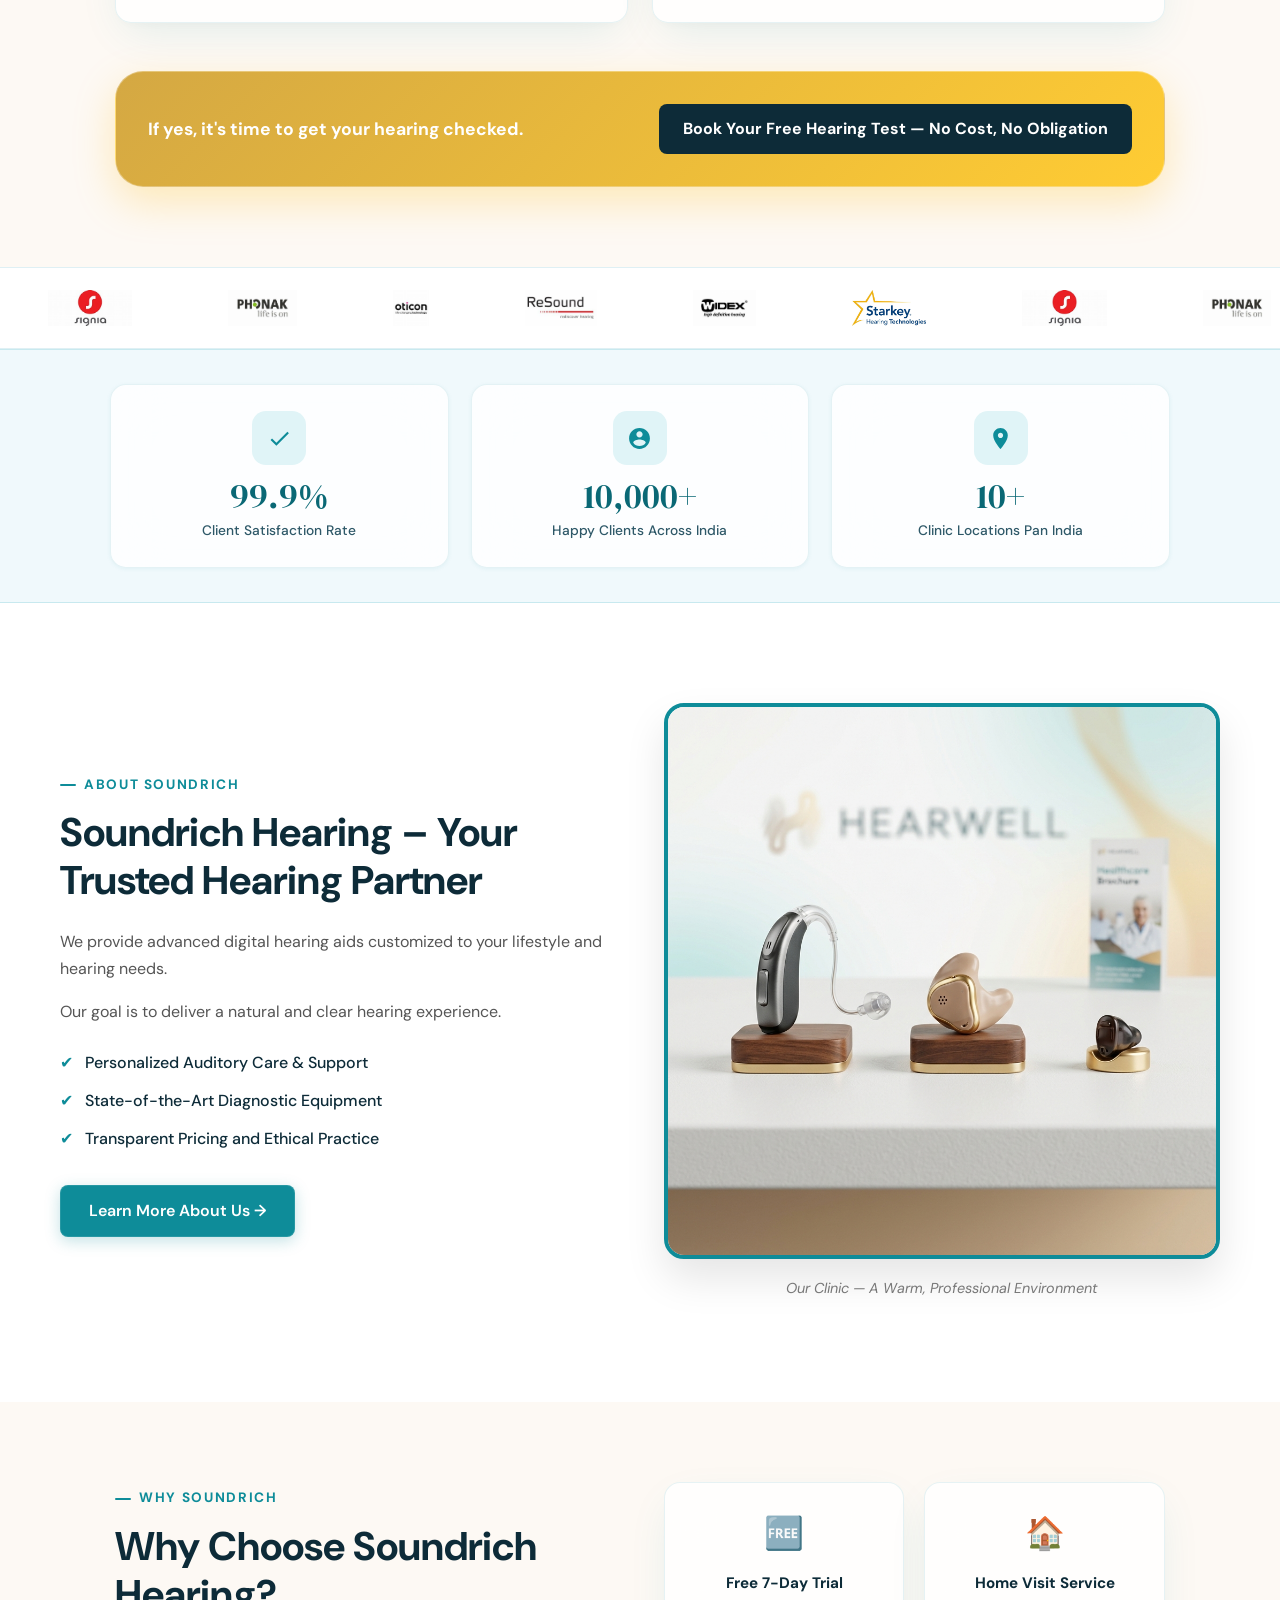
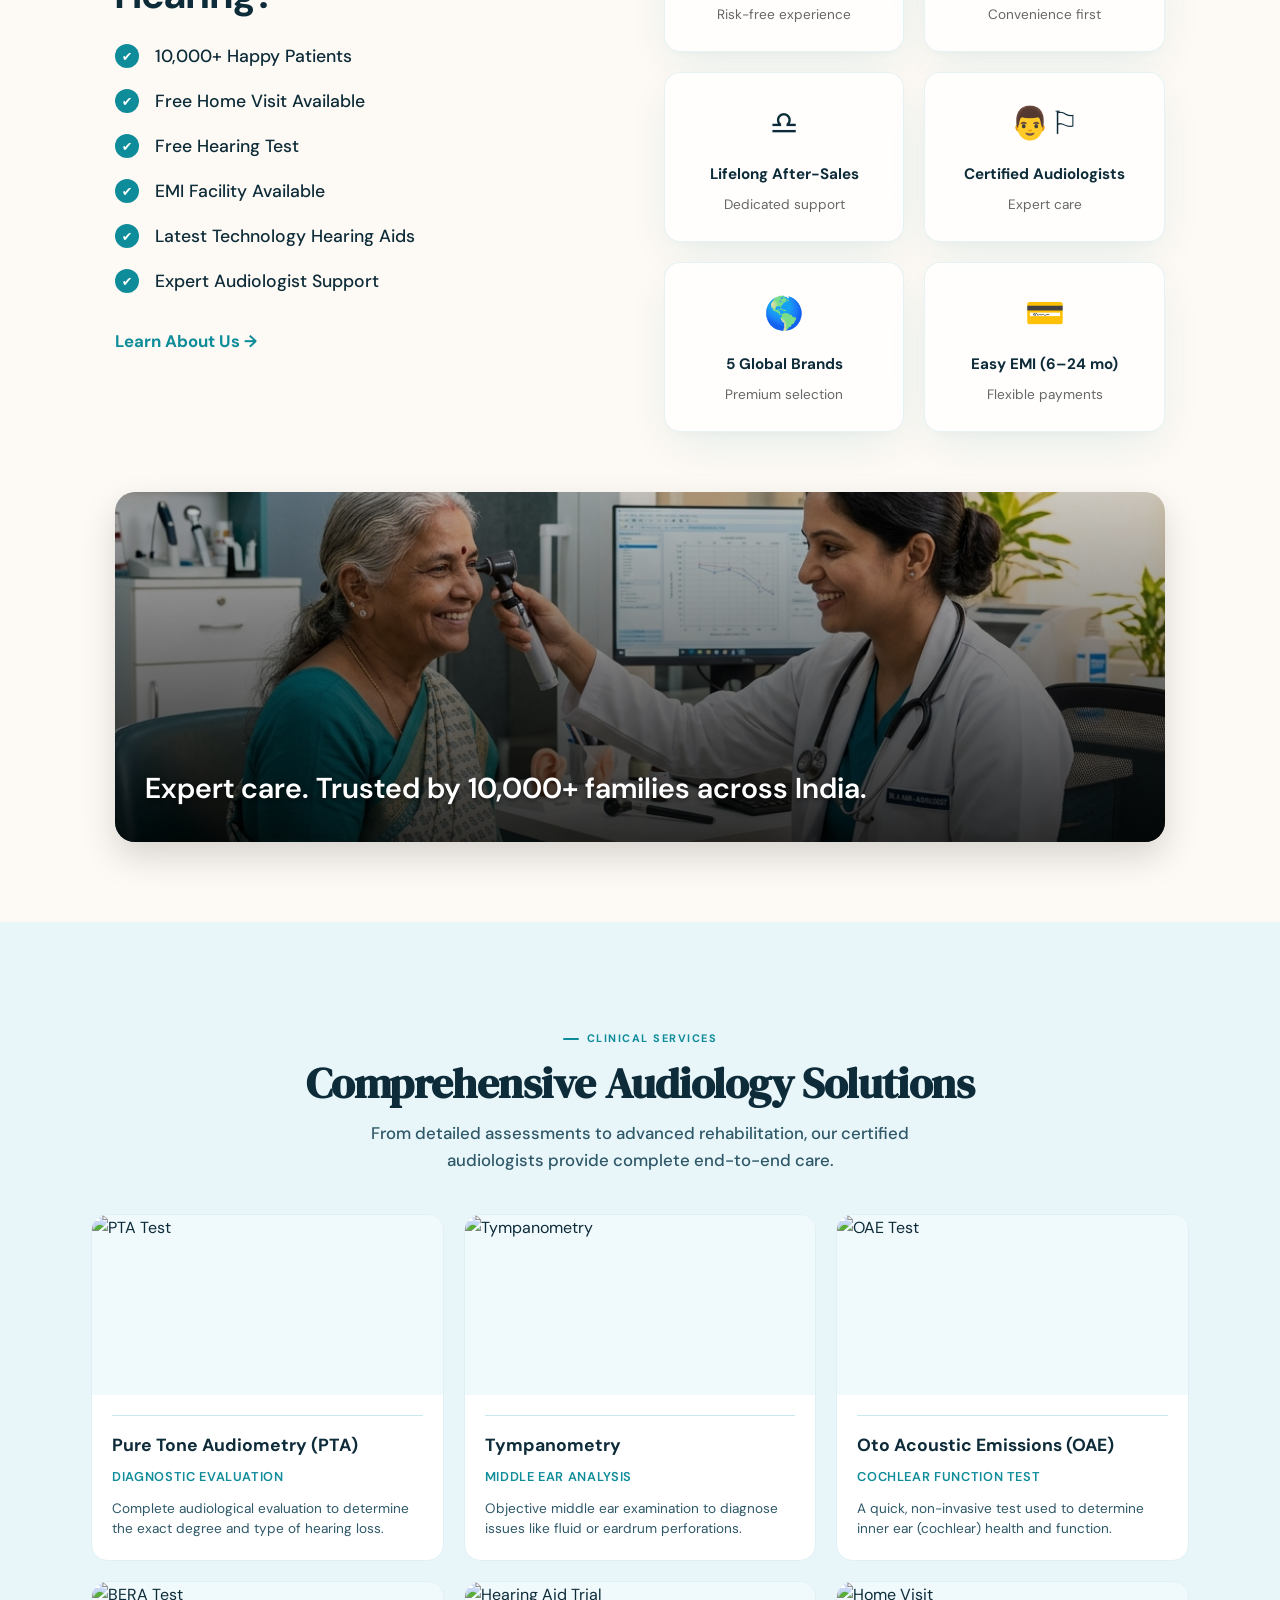
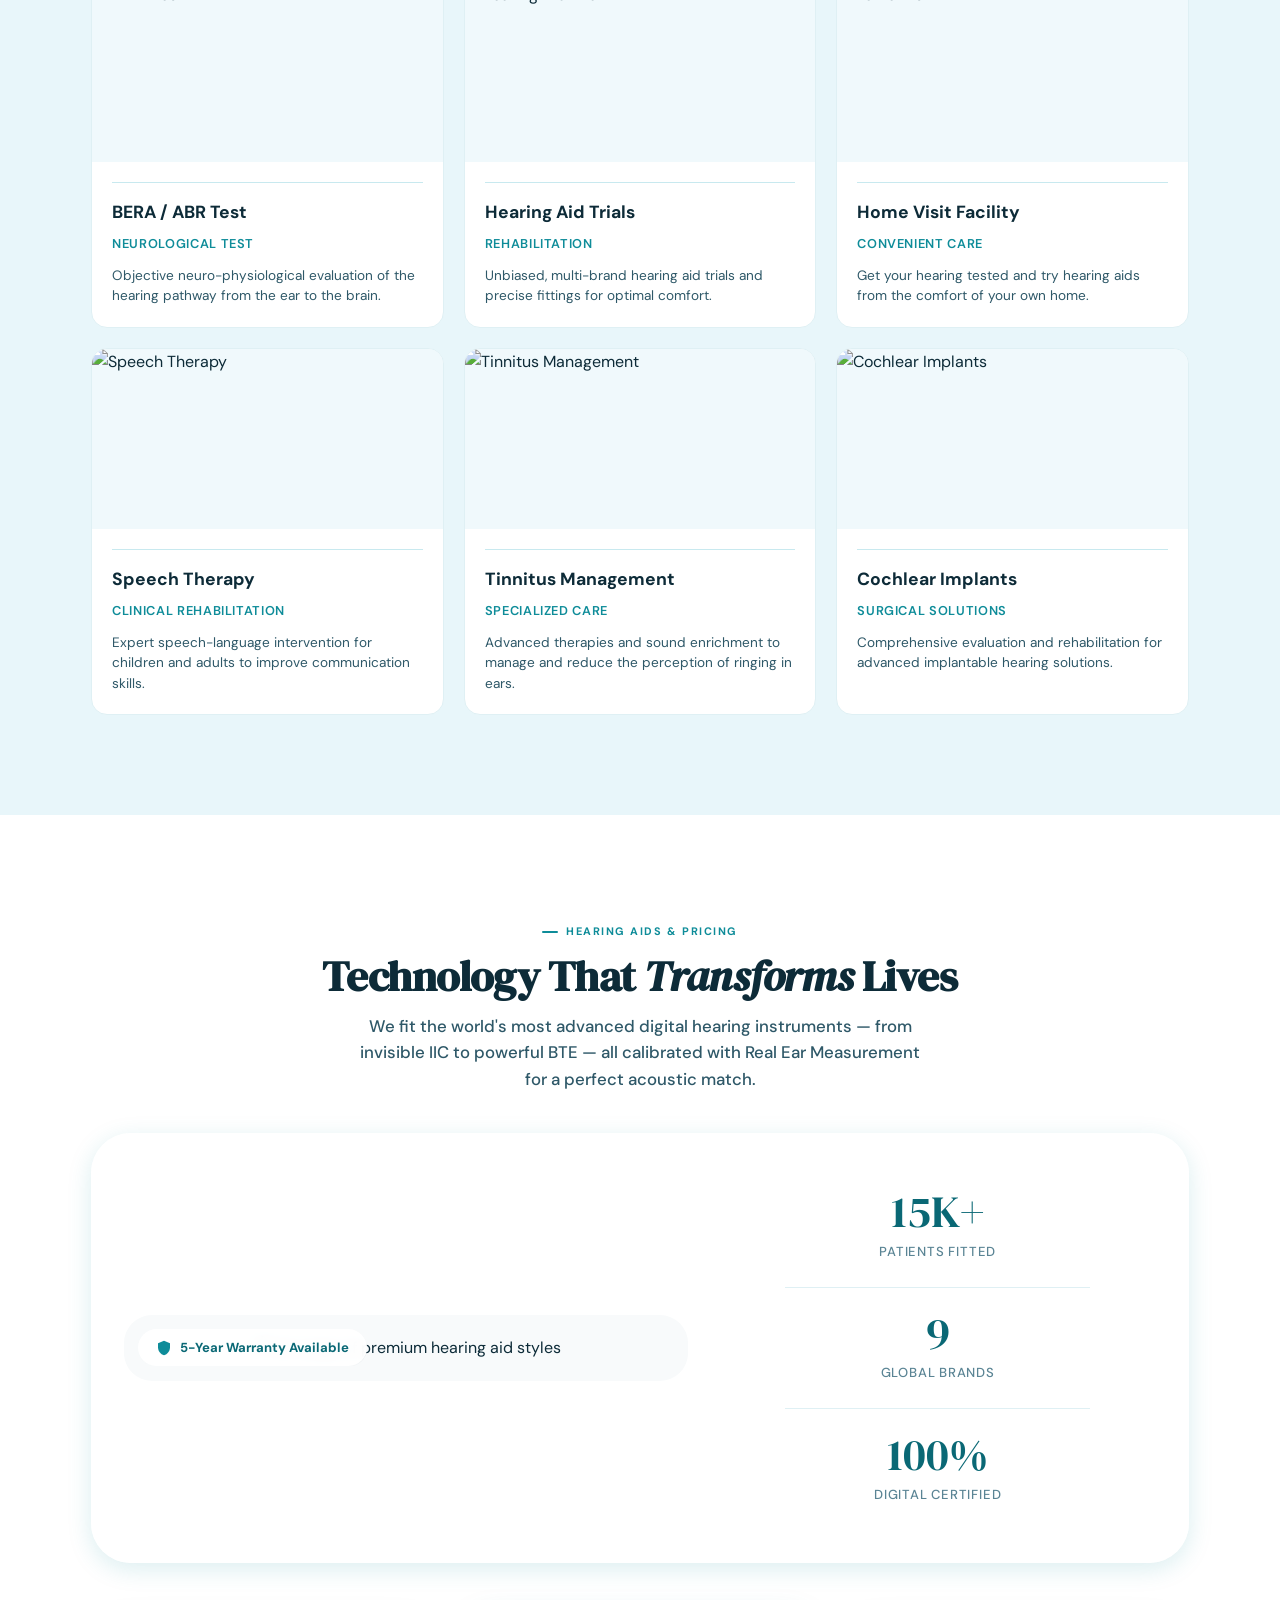
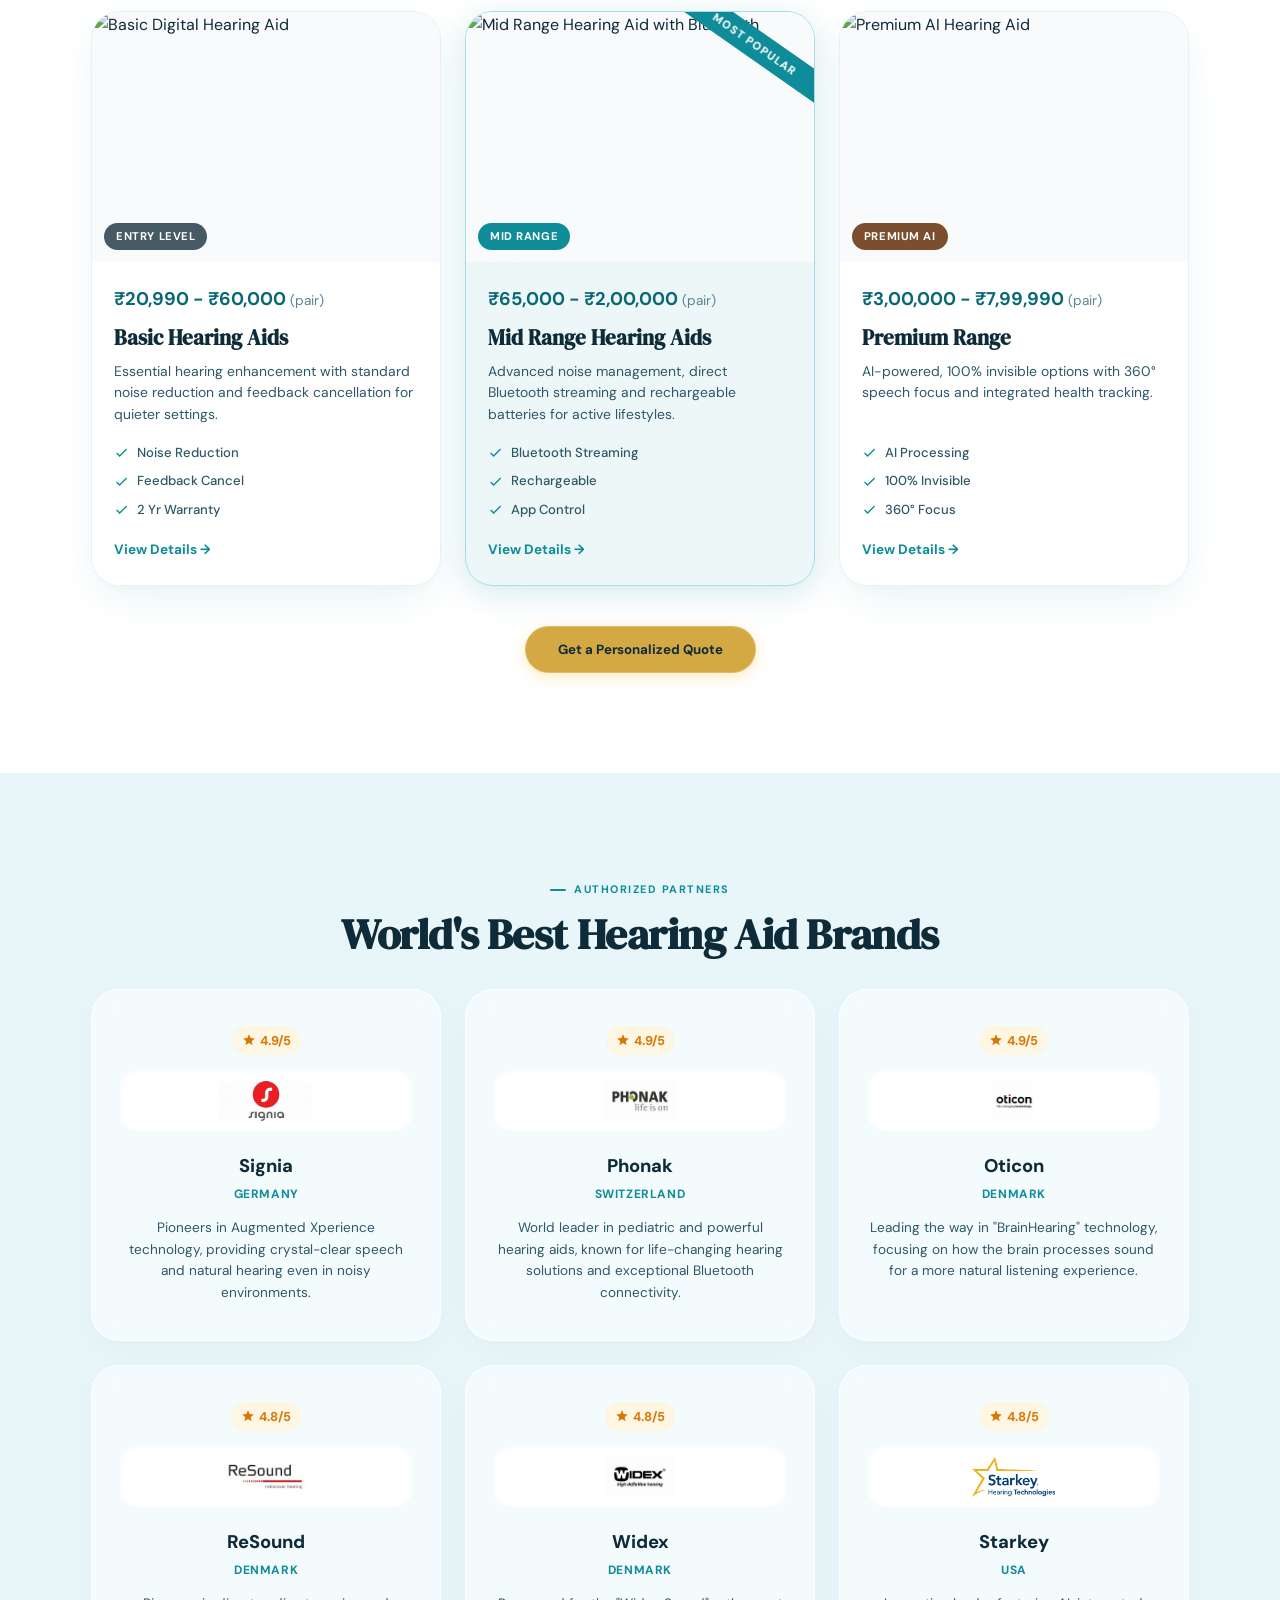
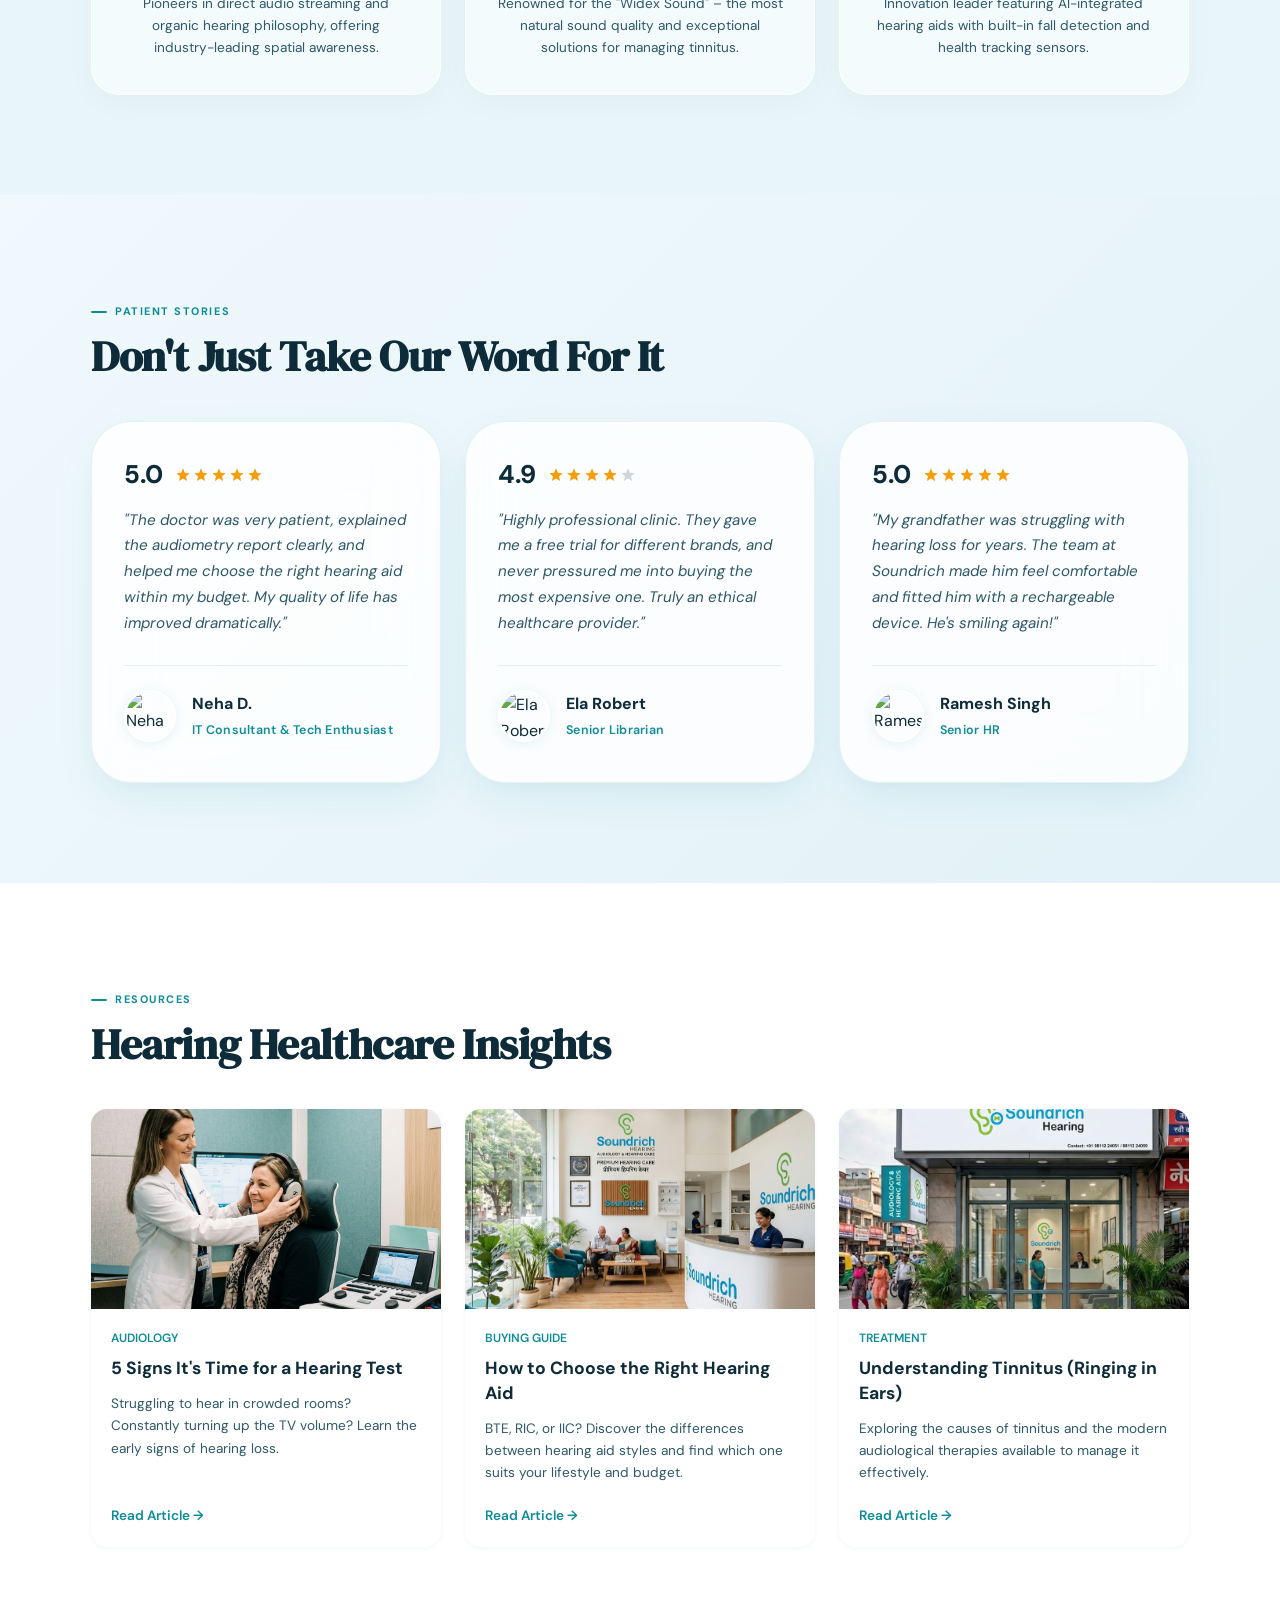
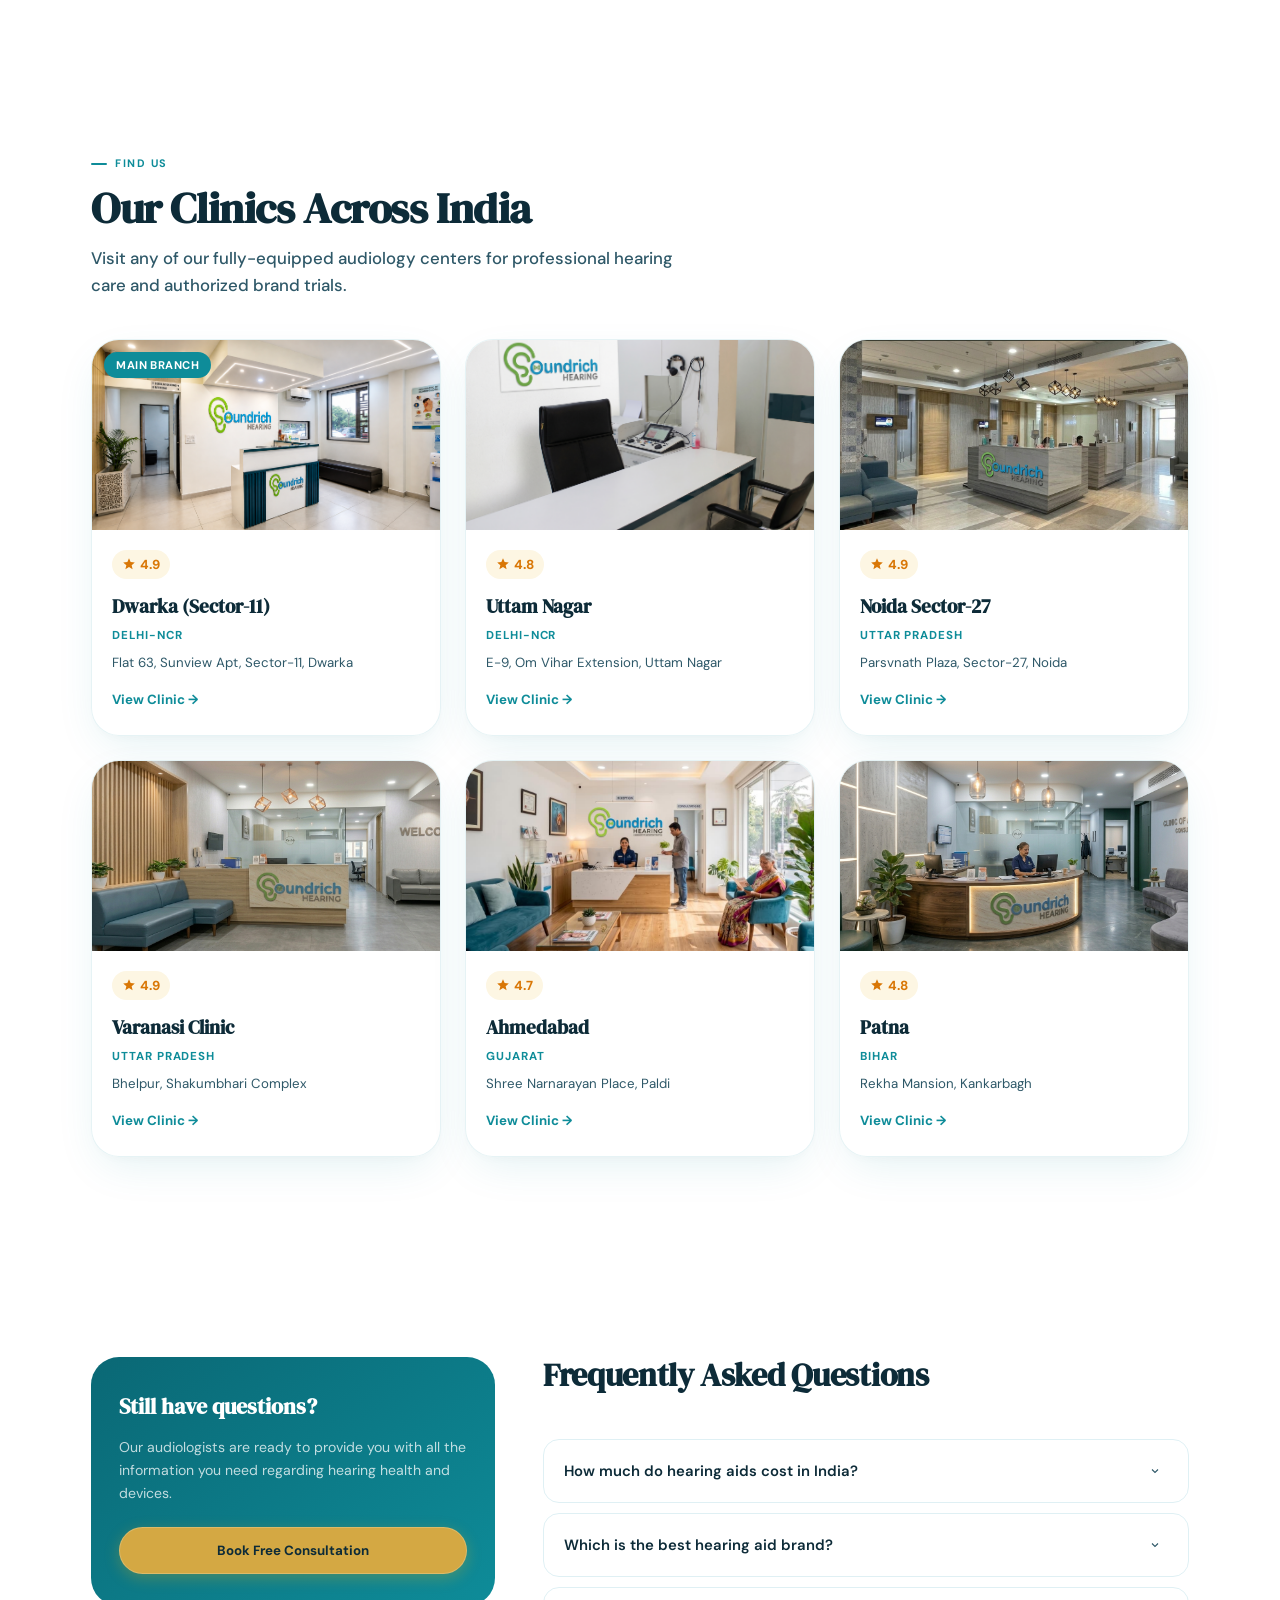
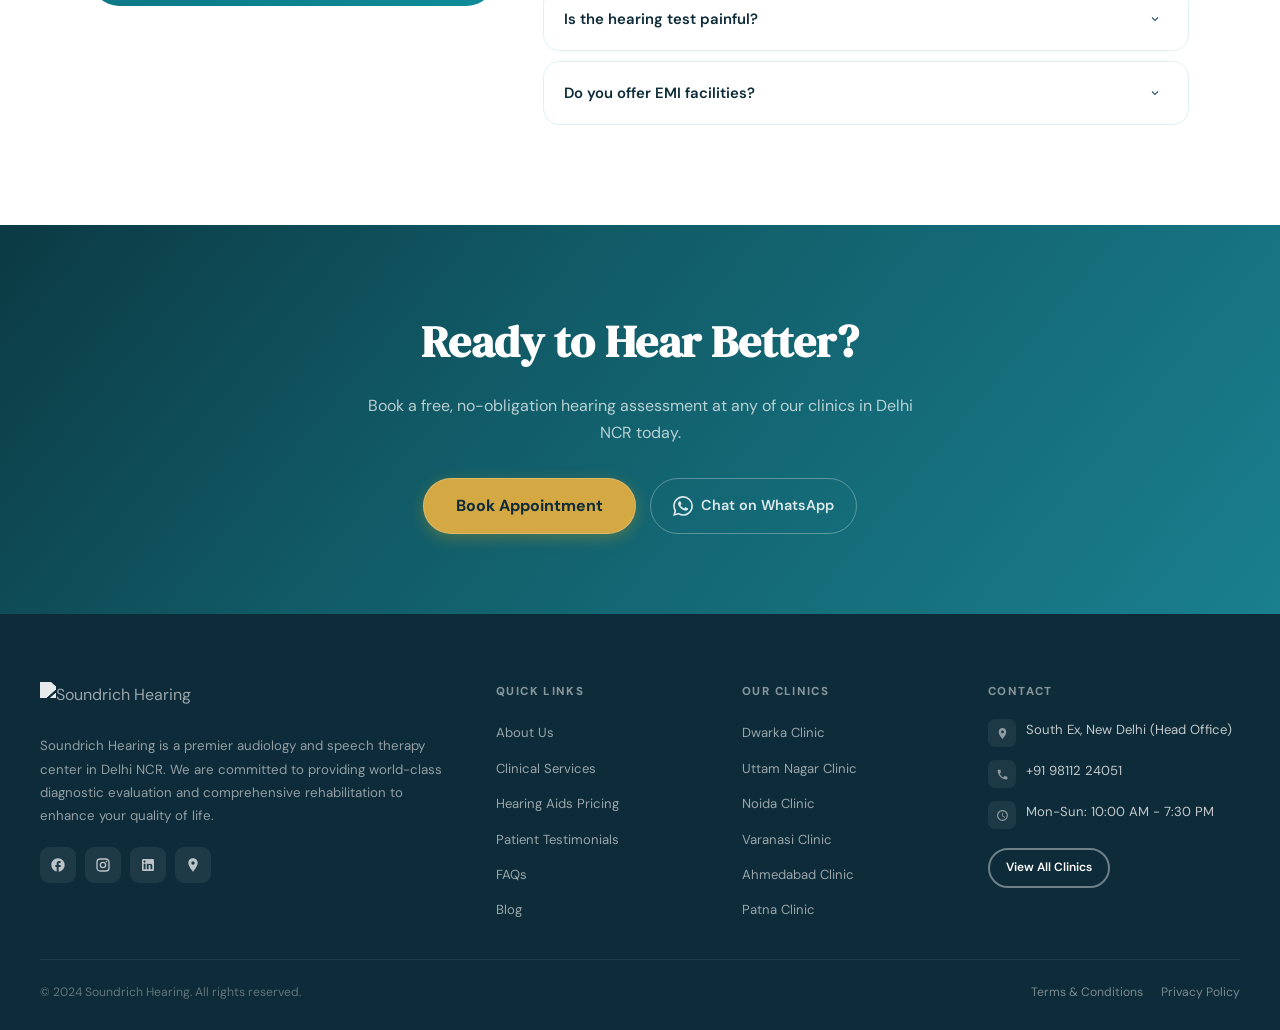
==== commit 17ba79de: "Add pre-filled WhatsApp greeting and verified footer social links" ====
--- a/index.html
+++ b/index.html
@@ -143,7 +143,7 @@
           <a href="tel:+919811224051" class="btn-gold">
             &#128222; Call Now for Best Price
           </a>
-          <a href="https://wa.me/919811224051" class="btn-ghost-white">
+          <a href="https://wa.me/919811224051?text=Hello%20Soundrich%20Hearing,%20I'm%20interested%20in%20a%20hearing%20aid%20demo%20at%20your%20clinic." class="btn-ghost-white">
             &#128172; WhatsApp for Instant Demo
           </a>
         </div>
@@ -992,9 +992,10 @@
         </a>
         <p>Soundrich Hearing is a premier audiology and speech therapy center in Delhi NCR. We are committed to providing world-class diagnostic evaluation and comprehensive rehabilitation to enhance your quality of life.</p>
         <div class="footer-social">
-          <a href="#" class="soc-btn" aria-label="Facebook"><svg viewBox="0 0 24 24"><path d="M22 12c0-5.52-4.48-10-10-10S2 6.48 2 12c0 4.84 3.44 8.87 8 9.8V15H8v-3h2V9.5C10 7.57 11.57 6 13.5 6H16v3h-2c-.55 0-1 .45-1 1v2h3v3h-3v6.95c5.05-.5 9-4.76 9-9.95z"/></svg></a>
-          <a href="#" class="soc-btn" aria-label="Instagram"><svg viewBox="0 0 24 24"><path d="M7.8 2h8.4C19.4 2 22 4.6 22 7.8v8.4a5.8 5.8 0 0 1-5.8 5.8H7.8C4.6 22 2 19.4 2 16.2V7.8A5.8 5.8 0 0 1 7.8 2m-.2 2A3.6 3.6 0 0 0 4 7.6v8.8C4 18.39 5.61 20 7.6 20h8.8a3.6 3.6 0 0 0 3.6-3.6V7.6C20 5.61 18.39 4 16.4 4H7.6m9.65 1.5a1.25 1.25 0 0 1 1.25 1.25A1.25 1.25 0 0 1 17.25 8 1.25 1.25 0 0 1 16 6.75a1.25 1.25 0 0 1 1.25-1.25M12 7a5 5 0 0 1 5 5 5 5 0 0 1-5 5 5 5 0 0 1-5-5 5 5 0 0 1 5-5m0 2a3 3 0 0 0-3 3 3 3 0 0 0 3 3 3 3 0 0 0 3-3 3 3 0 0 0-3-3z"/></svg></a>
-          <a href="#" class="soc-btn" aria-label="YouTube"><svg viewBox="0 0 24 24"><path d="M21.58 7.19c-.23-.86-.91-1.54-1.77-1.77C18.25 5 12 5 12 5s-6.25 0-7.81.42c-.86.23-1.54.91-1.77 1.77C2 8.75 2 12 2 12s0 3.25.42 4.81c.23.86.91 1.54 1.77 1.77C5.75 19 12 19 12 19s6.25 0 7.81-.42c.86-.23 1.54-.91 1.77-1.77C22 15.25 22 12 22 12s0-3.25-.42-4.81zM10 15V9l5.2 3-5.2 3z"/></svg></a>
+          <a href="https://www.facebook.com/profile.php?id=100084298493654" class="soc-btn" target="_blank" rel="noopener" aria-label="Facebook"><svg viewBox="0 0 24 24"><path d="M22 12c0-5.52-4.48-10-10-10S2 6.48 2 12c0 4.84 3.44 8.87 8 9.8V15H8v-3h2V9.5C10 7.57 11.57 6 13.5 6H16v3h-2c-.55 0-1 .45-1 1v2h3v3h-3v6.95c5.05-.5 9-4.76 9-9.95z"/></svg></a>
+          <a href="https://www.instagram.com/soundrichhearing/" class="soc-btn" target="_blank" rel="noopener" aria-label="Instagram"><svg viewBox="0 0 24 24"><path d="M7.8 2h8.4C19.4 2 22 4.6 22 7.8v8.4a5.8 5.8 0 0 1-5.8 5.8H7.8C4.6 22 2 19.4 2 16.2V7.8A5.8 5.8 0 0 1 7.8 2m-.2 2A3.6 3.6 0 0 0 4 7.6v8.8C4 18.39 5.61 20 7.6 20h8.8a3.6 3.6 0 0 0 3.6-3.6V7.6C20 5.61 18.39 4 16.4 4H7.6m9.65 1.5a1.25 1.25 0 0 1 1.25 1.25A1.25 1.25 0 0 1 17.25 8 1.25 1.25 0 0 1 16 6.75a1.25 1.25 0 0 1 1.25-1.25M12 7a5 5 0 0 1 5 5 5 5 0 0 1-5 5 5 5 0 0 1-5-5 5 5 0 0 1 5-5m0 2a3 3 0 0 0-3 3 3 3 0 0 0 3 3 3 3 0 0 0 3-3 3 3 0 0 0-3-3z"/></svg></a>
+          <a href="https://www.linkedin.com/company/soundrichhearing/" class="soc-btn" target="_blank" rel="noopener" aria-label="LinkedIn"><svg viewBox="0 0 24 24"><path d="M19 3a2 2 0 0 1 2 2v14a2 2 0 0 1-2 2H5a2 2 0 0 1-2-2V5a2 2 0 0 1 2-2h14m-.5 15.5v-5.3a3.26 3.26 0 0 0-3.26-3.26c-.85 0-1.84.52-2.32 1.3v-1.11h-2.79v8.37h2.79v-4.93c0-.77.62-1.4 1.39-1.4a1.4 1.4 0 0 1 1.4 1.4v4.93h2.79M6.88 8.56a1.68 1.68 0 0 0 1.68-1.68c0-.93-.75-1.69-1.68-1.69a1.69 1.69 0 0 0-1.69 1.69c0 .93.76 1.68 1.69 1.68m1.39 9.94v-8.37H5.5v8.37h2.77z"/></svg></a>
+          <a href="https://goo.gl/maps/ZxacbYGztADabjrr9" class="soc-btn" target="_blank" rel="noopener" aria-label="Google Maps"><svg viewBox="0 0 24 24"><path d="M12 2C8.13 2 5 5.13 5 9c0 5.25 7 13 7 13s7-7.75 7-13c0-3.87-3.13-7-7-7zm0 9.5c-1.38 0-2.5-1.12-2.5-2.5s1.12-2.5 2.5-2.5 2.5 1.12 2.5 2.5-1.12 2.5-2.5 2.5z"/></svg></a>
         </div>
       </div>
 
